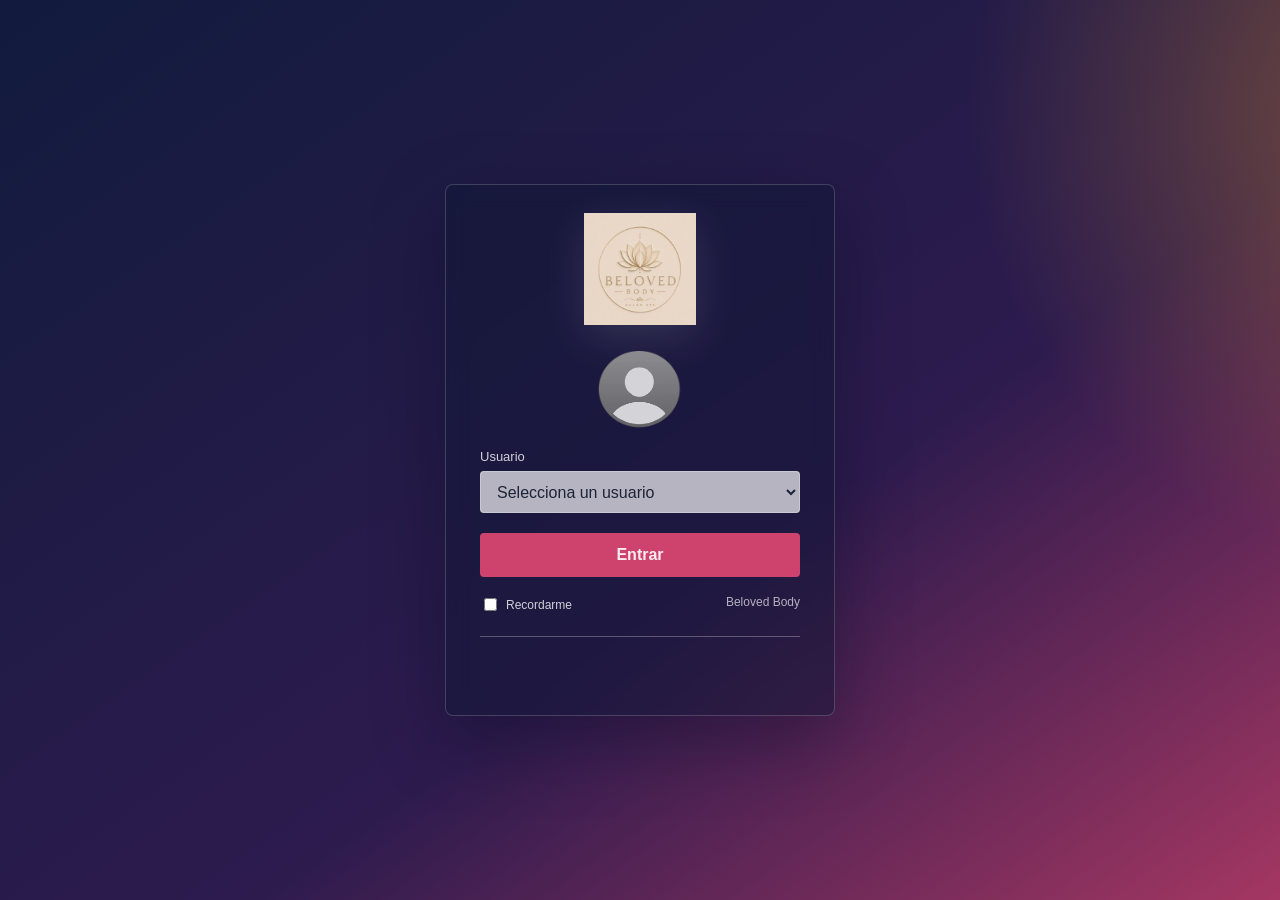
==== index.html @ 3c4793aa "Add files via upload" ====
﻿<!DOCTYPE html>
<html lang="es">
<head>
  <meta charset="UTF-8">
  <meta name="viewport" content="width=device-width, initial-scale=1, maximum-scale=1, user-scalable=no">
  <meta name="theme-color" content="#522d63">
  <meta name="facebook-domain-verification" content="v8hqwmgv880lox4raxlxnfjjf2fx7w">
  <meta name="mobile-web-app-capable" content="yes">
  <meta name="apple-mobile-web-app-capable" content="yes">
  <meta name="apple-mobile-web-app-status-bar-style" content="default">
  <meta name="apple-mobile-web-app-title" content="Beloved Body">
  <title>Beloved Body | Agenda</title>
  <link rel="manifest" href="manifest.webmanifest">
  <link rel="icon" type="image/png" sizes="192x192" href="assets/beloved-body-icon-192.png">
  <link rel="apple-touch-icon" href="assets/beloved-body-icon-192.png">
  <link rel="stylesheet" href="style.css?v=20260914-beloved-body-31">
</head>
<body>
  <div id="introAplicacion" class="app-intro" hidden aria-hidden="true">
    <img src="assets/logo-beloved-body.png" alt="Beloved Body Salón Spa">
  </div>

  <section class="login" id="pantallaLogin">
    <div class="login-card">
      <img class="login-logo" src="assets/logo-beloved-body.png" alt="Beloved Body Salón Spa">
      <img class="avatar-img" src="assets/user-icon-transparent.png" alt="">

      <label for="usuario">Usuario</label>
      <select id="usuario" onchange="usuarioSeleccionado()">
        <option value="">Selecciona un usuario</option>
      </select>

      <div id="campoClave" class="campo-clave">
        <label for="clave">Contraseña</label>
        <input id="clave" type="password" placeholder="Contraseña" autocomplete="current-password" onkeydown="if(event.key === 'Enter') iniciarSesion()">
      </div>

      <button type="button" onclick="iniciarSesion()">Entrar</button>
      <div class="login-options">
        <label><input id="recordarme" type="checkbox"> Recordarme</label>
        <span>Beloved Body</span>
      </div>
      <p class="error" id="mensaje"></p>
    </div>
  </section>

  <section id="sistema" class="app">
    <aside class="sidebar">
      <div class="brand">
        <img src="assets/logo-beloved-body.png" alt="Beloved Body">
        <div>
          <strong>Beloved Body</strong>
          <span id="rolActual">Agenda</span>
        </div>
      </div>

      <nav aria-label="Menu principal">
        <button class="nav-activo" type="button" data-seccion="inicio" onclick="mostrarInicio()"><img class="menu-icon" src="assets/icons/inicio.png" alt="">Inicio</button>
        <button type="button" data-seccion="estadisticas" onclick="mostrarEstadisticas()"><img class="menu-icon" src="assets/icons/estadisticas.png" alt="">Estadísticas</button>
        <button type="button" data-seccion="servicios" onclick="mostrarServicios()"><img class="menu-icon" src="assets/icons/servicios.png" alt="">Servicios</button>
        <button type="button" data-seccion="clientas" onclick="mostrarClientas()"><img class="menu-icon" src="assets/icons/personal.png" alt="">Clientas</button>
        <button type="button" data-seccion="mensajes" onclick="mostrarMensajesWhatsApp()"><img class="menu-icon" src="assets/icons/personal.png" alt="">Mensajes</button>
        <button type="button" data-seccion="configuracion" onclick="mostrarConfiguracion()"><img class="menu-icon" src="assets/icons/configuracion.png" alt="">Configuración</button>
        <button class="salir" type="button" onclick="cerrarSesion()"><img class="menu-icon" src="assets/icons/cerrar-sesion.png" alt="">Salir</button>
      </nav>
    </aside>

    <main class="main">
      <header class="topbar">
        <div>
          <p>belovedbody.local/agenda</p>
          <span class="premium">Agenda</span>
        </div>
        <button id="botonInstalar" class="install-app-button" type="button" onclick="instalarAplicacion()" title="Instalar aplicación" aria-label="Instalar aplicación" hidden>Instalar</button>
        <button type="button" onclick="mostrarServicios('personal')" title="Personal"><img src="assets/icons/personal.png" alt=""></button>
        <button type="button" onclick="mostrarConfiguracion()" title="Configuración"><img src="assets/icons/configuracion.png" alt=""></button>
        <button type="button" onclick="cerrarSesion()" title="Salir"><img src="assets/icons/cerrar-sesion.png" alt=""></button>
      </header>

      <section id="contenido" class="content"></section>
    </main>
  </section>

  <div id="mensajeGuardado" class="modal" role="status" aria-live="polite">
    <div class="modal-box">
      <h2 id="tituloMensaje">Listo</h2>
      <p id="textoMensaje"></p>
    </div>
  </div>

  <div id="modalFormulario" class="modal">
    <div class="modal-form">
      <button class="modal-close" type="button" onclick="cerrarModalFormulario()">×</button>
      <div id="modalContenido"></div>
    </div>
  </div>

  <script src="script.js?v=20260914-beloved-body-31"></script>
</body>
</html>
---- style.css ----
:root {
  --navy: #111b3d;
  --violet: #522d63;
  --berry: #b73565;
  --rose: #ce426e;
  --gold: #c98a26;
  --sage: #8e9a6b;
  --bg: #f7f8fb;
  --panel: #ffffff;
  --line: #e9edf3;
  --text: #202538;
  --muted: #7a8496;
  --shadow: 0 14px 36px rgba(25, 31, 56, 0.08);
}

html,
body {
  width: 100%;
  max-width: 100%;
  overflow-x: hidden;
  touch-action: pan-y;
}

img,
canvas,
video { max-width: 100%; }

* {
  box-sizing: border-box;
}

body {
  margin: 0;
  font-family: Arial, Helvetica, sans-serif;
  color: var(--text);
  background: var(--bg);
}

body.intro-activa { overflow: hidden; }

.app-intro {
  position: fixed;
  inset: 0;
  z-index: 9999;
  display: grid;
  place-content: center;
  justify-items: center;
  overflow: hidden;
  background: #fff;
  animation: intro-fondo 3.4s ease both;
}

.app-intro img {
  position: relative;
  z-index: 2;
  width: min(82vw, 620px);
  max-height: 42vh;
  object-fit: contain;
  animation: intro-logo 3.4s cubic-bezier(.2,.72,.22,1) both;
}

.app-intro.intro-saliendo { pointer-events: none; }

@keyframes intro-logo {
  0% { opacity: 0; transform: scale(.82); }
  22% { opacity: 1; transform: scale(1); }
  68% { opacity: 1; transform: scale(1.06); }
  100% { opacity: 0; transform: scale(7); }
}

@keyframes intro-fondo {
  0%, 78% { opacity: 1; }
  100% { opacity: 0; }
}

@media (prefers-reduced-motion: reduce) {
  .app-intro, .app-intro img { animation-duration: .8s; }
}

button,
input,
select {
  font: inherit;
}

input[readonly] {
  background: #f2f4f7;
  color: #5e6674;
  cursor: not-allowed;
}

body.modo-oscuro input[readonly] {
  background: #242937;
  color: #c8ceda;
}

button {
  border: 0;
  cursor: pointer;
}

[hidden] { display: none !important; }

.login {
  min-height: 100vh;
  display: grid;
  place-items: center;
  padding: 22px;
  background:
    radial-gradient(circle at 74% 8%, rgba(204, 137, 38, 0.45), transparent 24%),
    linear-gradient(145deg, #111b3d, #2d1b4e 40%, #bc3c66 72%, #d8943b);
  background-size: 150% 150%;
  animation: moverFondo 8s ease-in-out infinite alternate;
}

@keyframes moverFondo {
  from { background-position: 0% 35%; }
  to { background-position: 100% 65%; }
}

.login-card {
  width: min(390px, 100%);
  padding: 28px 34px 26px;
  border-radius: 8px;
  background: rgba(15, 22, 50, 0.48);
  border: 1px solid rgba(255, 255, 255, 0.18);
  box-shadow: 0 24px 70px rgba(5, 10, 30, 0.34);
  backdrop-filter: blur(12px);
  color: white;
  animation: subir 650ms ease both;
}

@keyframes subir {
  from { opacity: 0; transform: translateY(18px); }
  to { opacity: 1; transform: translateY(0); }
}

.login-logo {
  width: 100%;
  height: 112px;
  object-fit: contain;
  padding: 0;
  margin-bottom: 16px;
  border-radius: 6px;
  background: transparent;
  filter: drop-shadow(0 12px 22px rgba(255, 255, 255, 0.12));
  opacity: 0.94;
}

.avatar-img {
  width: 86px;
  height: 86px;
  margin: 0 auto 18px;
  display: block;
  border-radius: 50%;
  opacity: 0.9;
  filter: brightness(1.45) contrast(0.82);
}

.login-card label {
  display: block;
  margin: 12px 0 7px;
  color: rgba(255, 255, 255, 0.8);
  font-size: 13px;
}

.login-card select,
.login-card input[type="password"] {
  width: 100%;
  height: 42px;
  padding: 0 12px;
  border-radius: 4px;
  border: 1px solid rgba(255, 255, 255, 0.28);
  background: rgba(255, 255, 255, 0.68);
  color: #1d2438;
  outline: none;
}

.campo-clave {
  display: none;
}

.login-card button {
  width: 100%;
  height: 44px;
  margin-top: 20px;
  border-radius: 4px;
  background: var(--rose);
  color: rgba(255, 255, 255, 0.9);
  font-weight: 700;
  transition: transform 0.2s ease, background 0.2s ease;
}

.login-card button:hover {
  background: #d8557e;
  transform: translateY(-1px);
}

.login-options {
  display: flex;
  justify-content: space-between;
  gap: 14px;
  margin-top: 18px;
  padding-bottom: 22px;
  border-bottom: 1px solid rgba(255, 255, 255, 0.28);
  color: rgba(255, 255, 255, 0.66);
  font-size: 12px;
}

.login-options label {
  display: flex;
  align-items: center;
  gap: 6px;
  margin: 0;
  font-size: 12px;
}

.error {
  min-height: 20px;
  color: #ffd6de;
  text-align: center;
}

.app {
  min-height: 100vh;
  display: none;
}

.sidebar {
  width: 286px;
  min-height: 100vh;
  padding: 18px 16px;
  position: fixed;
  inset: 0 auto 0 0;
  background: #ffffff;
  border-right: 1px solid var(--line);
  box-shadow: 1px 0 14px rgba(26, 33, 52, 0.04);
  z-index: 5;
}

.brand {
  display: flex;
  align-items: center;
  gap: 12px;
  padding-bottom: 18px;
  margin-bottom: 12px;
  border-bottom: 1px solid #f0f2f6;
}

.brand img {
  width: 74px;
  height: 52px;
  border-radius: 6px;
  object-fit: contain;
  background: transparent;
}

.brand strong {
  display: block;
  color: #3f2b1d;
  font-size: 18px;
}

.brand span {
  color: #596171;
  font-size: 13px;
}

.sidebar button {
  width: 100%;
  min-height: 48px;
  margin-top: 8px;
  padding: 0 16px;
  display: flex;
  align-items: center;
  gap: 12px;
  border-radius: 8px;
  background: transparent;
  color: #6e7789;
  text-align: left;
  font-weight: 700;
  transition: background 0.2s ease, color 0.2s ease, transform 0.2s ease;
}

.nav-icon,
.top-icon {
  position: relative;
  display: inline-block;
  width: 22px;
  height: 22px;
  flex: 0 0 22px;
}

.nav-icon::before,
.nav-icon::after,
.top-icon::before,
.top-icon::after {
  content: "";
  position: absolute;
  box-sizing: border-box;
}

.inicio-icon::before {
  width: 16px;
  height: 13px;
  left: 3px;
  top: 7px;
  border: 2px solid currentColor;
  border-top: 0;
  border-radius: 2px;
}

.inicio-icon::after {
  width: 13px;
  height: 13px;
  left: 4px;
  top: 2px;
  border-left: 2px solid currentColor;
  border-top: 2px solid currentColor;
  transform: rotate(45deg);
}

.stats-icon::before {
  width: 4px;
  height: 13px;
  left: 3px;
  bottom: 3px;
  background: currentColor;
  border-radius: 2px;
  box-shadow: 7px -5px 0 currentColor, 14px -9px 0 currentColor;
}

.services-icon::before {
  width: 16px;
  height: 16px;
  left: 3px;
  top: 3px;
  border: 2px solid currentColor;
  border-radius: 50%;
}

.services-icon::after {
  width: 6px;
  height: 6px;
  left: 8px;
  top: 8px;
  background: currentColor;
  border-radius: 50%;
}

.settings-icon::before,
.gear-top::before {
  width: 16px;
  height: 16px;
  left: 3px;
  top: 3px;
  border: 2px solid currentColor;
  border-radius: 50%;
}

.settings-icon::after,
.gear-top::after {
  width: 6px;
  height: 6px;
  left: 8px;
  top: 8px;
  background: currentColor;
  border-radius: 50%;
}

.exit-icon::before,
.exit-top::before {
  width: 15px;
  height: 12px;
  left: 2px;
  top: 5px;
  border: 2px solid currentColor;
  border-right: 0;
  border-radius: 2px;
}

.exit-icon::after,
.exit-top::after {
  width: 9px;
  height: 9px;
  right: 1px;
  top: 6px;
  border-top: 2px solid currentColor;
  border-right: 2px solid currentColor;
  transform: rotate(45deg);
}

.user-top::before {
  width: 8px;
  height: 8px;
  left: 7px;
  top: 3px;
  border: 2px solid currentColor;
  border-radius: 50%;
}

.user-top::after {
  width: 16px;
  height: 9px;
  left: 3px;
  bottom: 2px;
  border: 2px solid currentColor;
  border-radius: 12px 12px 4px 4px;
}

.sidebar button:hover {
  background: #f7edf2;
  color: var(--berry);
  transform: translateX(2px);
}

.sidebar button.nav-activo {
  background: linear-gradient(135deg, #695df4, #6d63ef);
  color: #ffffff;
  box-shadow: 0 12px 24px rgba(93, 85, 216, 0.22);
}

.sidebar .salir {
  margin-top: 26px;
  color: #b42318;
  background: #fff4f4;
}

.main {
  width: calc(100% - 286px);
  min-height: 100vh;
  margin-left: 286px;
}

.topbar {
  height: 68px;
  display: flex;
  align-items: center;
  justify-content: flex-end;
  gap: 14px;
  padding: 0 28px;
  background: #ffffff;
  border-bottom: 1px solid var(--line);
}

.topbar p {
  margin: 0;
  color: #566073;
  font-weight: 700;
  text-align: right;
}

.premium {
  display: inline-block;
  margin-top: 3px;
  padding: 4px 10px;
  border-radius: 7px;
  background: #fff7e5;
  color: #b7791f;
  font-size: 12px;
  font-weight: 700;
}

.topbar button {
  width: 38px;
  height: 38px;
  border-radius: 8px;
  background: #ffffff;
  border: 1px solid var(--line);
  color: #675dec;
  box-shadow: 0 6px 16px rgba(19, 25, 45, 0.05);
}

.topbar .install-app-button {
  width: auto;
  min-width: 92px;
  padding: 0 14px;
  background: linear-gradient(135deg, #522d63, #b73565);
  color: #fff;
  font-size: 13px;
  font-weight: 800;
  box-shadow: 0 8px 18px rgba(82, 45, 99, 0.2);
}

.topbar button span {
  color: inherit;
}

.content {
  padding: 34px;
}

.kpi-grid {
  display: grid;
  grid-template-columns: repeat(4, minmax(190px, 1fr));
  gap: 22px;
  margin-bottom: 28px;
}

.kpi,
.panel {
  background: var(--panel);
  border: 1px solid var(--line);
  border-radius: 10px;
  box-shadow: var(--shadow);
}

.kpi {
  min-height: 132px;
  padding: 26px;
  display: flex;
  justify-content: space-between;
  gap: 18px;
  animation: aparecer 480ms ease both;
}

.kpi-action { cursor: pointer; }
.kpi-action:focus-visible { outline: 3px solid #8c72be; outline-offset: 3px; }
.kpi-action:active { transform: translateY(1px); }

.today-list { display: grid; gap: 10px; padding: 18px 22px; }
.today-item {
  width: 100%;
  display: grid;
  grid-template-columns: 64px minmax(0, 1fr) auto;
  align-items: center;
  gap: 12px;
  padding: 14px;
  text-align: left;
  color: var(--navy);
  background: #fff;
  border: 1px solid var(--line);
  border-radius: 8px;
}
.today-item time { font-weight: 800; color: #6b3d77; }
.today-item span { min-width: 0; display: grid; gap: 3px; }
.today-item small { overflow: hidden; color: var(--muted); text-overflow: ellipsis; white-space: nowrap; }
.empty-summary { display: grid; gap: 6px; padding: 28px 18px; text-align: center; color: var(--muted); }
.empty-summary strong { color: var(--navy); }

.cancellation-list { display: grid; gap: 10px; margin-top: 16px; }
.cancellation-item {
  display: grid;
  grid-template-columns: minmax(150px, 1.3fr) minmax(150px, 1fr) minmax(120px, .8fr) auto;
  align-items: center;
  gap: 14px;
  padding: 14px;
  background: rgba(255,255,255,.72);
  border: 1px solid #eadde4;
  border-radius: 8px;
}
.cancellation-item > div { min-width: 0; display: grid; gap: 4px; }
.cancellation-item span,
.cancellation-item small { overflow: hidden; color: var(--muted); text-overflow: ellipsis; white-space: nowrap; }
.cancellation-item b { overflow-wrap: anywhere; }
.cancellation-item .whatsapp-action { min-height: 42px; padding: 0 16px; }
body.modo-oscuro .today-item,
body.modo-oscuro .cancellation-item { color: #f5edf8; background: #251c2b; border-color: #4a3b50; }
body.modo-oscuro .empty-summary strong { color: #fff; }

@keyframes aparecer {
  from { opacity: 0; transform: translateY(10px); }
  to { opacity: 1; transform: translateY(0); }
}

.kpi span {
  color: #596171;
  font-weight: 700;
}

.kpi strong {
  display: block;
  margin-top: 30px;
  color: #0f172a;
  font-size: 32px;
}

.kpi p {
  margin: 12px 0 0;
  color: #596171;
}

.kpi i {
  width: 36px;
  height: 36px;
  display: grid;
  place-items: center;
  border-radius: 8px;
  background: #eeeefe;
  color: #6d63ef;
  font-style: normal;
  font-weight: 800;
}

.kpi.dorado i {
  background: #fff2d8;
  color: var(--gold);
}

.kpi.verde i {
  background: #e9faef;
  color: #38a169;
}

.panel {
  padding: 24px;
  margin-bottom: 28px;
  overflow: hidden;
}

.panel.soft {
  background: #fff9fc;
  border-color: #f4e7ed;
}

.panel h2 {
  margin: 0 0 12px;
  color: #22283a;
  font-size: 22px;
}

.panel p {
  color: #4f596a;
}

table {
  width: 100%;
  border-collapse: collapse;
  margin-top: 18px;
}

th,
td {
  padding: 15px 14px;
  border-bottom: 1px solid #edf0f5;
  text-align: left;
}

th {
  background: #fbfcfe;
  color: #2c3347;
}

.vacio {
  text-align: center;
  color: #4f596a;
}

.agenda-grid {
  display: grid;
  grid-template-columns: minmax(520px, 1.25fr) minmax(320px, 0.75fr);
  gap: 28px;
}

.section-head {
  display: flex;
  align-items: center;
  gap: 12px;
  margin-bottom: 18px;
}

.section-head h2 {
  margin: 0;
}

.section-head button {
  width: 36px;
  height: 36px;
  border-radius: 8px;
  background: #ffffff;
  border: 1px solid var(--line);
  color: var(--berry);
  font-size: 22px;
}

.section-head input {
  margin-left: auto;
}

.form-grid {
  display: grid;
  grid-template-columns: repeat(4, minmax(130px, 1fr));
  gap: 12px;
  margin-bottom: 18px;
}

.form-grid input,
.form-grid select {
  min-height: 42px;
  padding: 0 12px;
  border: 1px solid #dbe1ea;
  border-radius: 8px;
  background: #ffffff;
  color: #1f2937;
}

.form-grid button,
.servicio-item button,
.acciones-cita button,
table button {
  min-height: 40px;
  padding: 0 12px;
  border-radius: 8px;
  background: var(--rose);
  color: white;
  font-weight: 700;
}

.timeline {
  display: grid;
  gap: 12px;
}

.cita {
  display: grid;
  grid-template-columns: 70px 1fr auto;
  gap: 16px;
  align-items: center;
  padding: 15px;
  border-radius: 10px;
  background: #ffffff;
  border: 1px solid #edf0f5;
}

.cita time {
  color: var(--berry);
  font-weight: 800;
}

.cita strong,
.cita span,
.cita small {
  display: block;
}

.cita span {
  color: #4f596a;
  margin-top: 4px;
}

.cita small {
  color: var(--gold);
  margin-top: 4px;
}

.cita.cancelada {
  opacity: 0.62;
}

.acciones-cita {
  display: flex;
  gap: 8px;
}

.acciones-cita button:nth-child(2),
.acciones-cita button:nth-child(3),
table button {
  background: #fff0f3;
  color: #b73565;
}

.foto-grid {
  display: grid;
  grid-template-columns: repeat(2, minmax(130px, 1fr));
  gap: 14px;
}

.foto-card {
  min-height: 142px;
  padding: 16px;
  display: flex;
  flex-direction: column;
  justify-content: flex-end;
  align-items: flex-start;
  border-radius: 10px;
  color: #ffffff;
  overflow: hidden;
  position: relative;
  text-align: left;
  transition: transform 0.25s ease, box-shadow 0.25s ease;
}

.foto-card::before {
  content: "";
  position: absolute;
  inset: 0;
  background:
    radial-gradient(circle at 25% 20%, rgba(255, 255, 255, 0.35), transparent 25%),
    linear-gradient(135deg, rgba(255,255,255,0.1), rgba(0,0,0,0.2));
  animation: brillo 4s ease-in-out infinite alternate;
}

@keyframes brillo {
  from { transform: translateX(-6px); }
  to { transform: translateX(8px); }
}

.foto-card:hover {
  transform: translateY(-4px);
  box-shadow: 0 18px 32px rgba(31, 41, 55, 0.16);
}

.foto-card span,
.foto-card small {
  position: relative;
  z-index: 1;
}

.foto-card span {
  font-size: 20px;
  font-weight: 800;
}

.foto-card small {
  margin-top: 6px;
  opacity: 1;
  color: rgba(255, 255, 255, 0.92);
}

.rosa {
  background: linear-gradient(135deg, #c63f70, #ee8aa7);
}

.dorado {
  background: linear-gradient(135deg, #b7791f, #e7b35f);
}

.uva {
  background: linear-gradient(135deg, #37204f, #8e3f75);
}

.verde {
  background: linear-gradient(135deg, #748155, #b6bc8b);
}

.servicios-lista {
  display: grid;
  grid-template-columns: repeat(auto-fill, minmax(220px, 1fr));
  gap: 14px;
}

.servicio-item {
  min-height: 118px;
  padding: 18px;
  display: grid;
  gap: 8px;
  border-radius: 10px;
  color: #ffffff;
}

.extra-grid {
  display: grid;
  grid-template-columns: repeat(3, minmax(180px, 1fr));
  gap: 16px;
}

.extra-grid article,
.suscripcion {
  padding: 24px;
  border-radius: 10px;
  background: linear-gradient(135deg, #fff7ea, #fff);
  border: 1px solid #f4e4c8;
}

.suscripcion strong {
  display: inline-block;
  padding: 8px 14px;
  border-radius: 8px;
  background: #fff1d6;
  color: #9d6417;
}

.solo-ver {
  padding: 14px;
  border-radius: 8px;
  background: #fff7e8;
  color: #9d6417;
  font-weight: 700;
}

.modo-solo-ver .acciones-cita,
.modo-solo-ver form {
  display: none;
}

.modal {
  position: fixed;
  inset: 0;
  display: none;
  place-items: center;
  background: rgba(17, 24, 39, 0.35);
  z-index: 20;
}

#modalFormulario {
  z-index: 30;
}

#mensajeGuardado {
  z-index: 80;
  place-items: start center;
  padding: max(20px, env(safe-area-inset-top)) 16px 16px;
  background: transparent;
  pointer-events: none;
}

#mensajeGuardado .modal-box {
  pointer-events: auto;
  box-shadow: 0 18px 55px rgba(17, 24, 39, 0.28);
}

.modal-stack .campo-error {
  border-color: #dc264d !important;
  box-shadow: 0 0 0 3px rgba(220, 38, 77, 0.14) !important;
  background: #fff7f8;
}

.modal-box {
  width: min(420px, calc(100% - 32px));
  padding: 28px;
  border-radius: 12px;
  background: #ffffff;
  border: 1px solid var(--line);
  box-shadow: var(--shadow);
  text-align: center;
}

.modal-box h2 {
  margin: 0 0 8px;
  color: var(--berry);
}

.modal-box p {
  margin: 0;
  color: var(--muted);
}

.modal.ok .modal-box {
  border-color: #a7f3d0;
  background: linear-gradient(180deg, #f0fdf4, #ffffff);
}

.modal.ok .modal-box h2 {
  color: #138a5a;
}

.modal.alerta .modal-box {
  border-color: #fed7aa;
  background: linear-gradient(180deg, #fff7ed, #ffffff);
}

.modal.alerta .modal-box h2 {
  color: #b45309;
}

.primary-action {
  min-height: 42px;
  padding: 0 18px;
  border-radius: 8px;
  background: linear-gradient(135deg, #695df4, #6d63ef) !important;
  color: #ffffff !important;
  font-weight: 800;
  box-shadow: 0 10px 22px rgba(93, 85, 216, 0.2);
}

.danger-action,
.trash {
  background: #fff0f3 !important;
  color: #c42245 !important;
}

.calendario-panel {
  padding: 0;
}

.calendario-head {
  padding: 22px 24px;
  margin: 0;
  border-bottom: 1px solid var(--line);
  display: grid;
  grid-template-columns: 40px minmax(170px, auto) 40px minmax(180px, 260px) minmax(140px, auto);
  justify-content: center;
  align-items: center;
  gap: 12px;
}

.calendario-head h2 {
  min-width: 0;
  text-transform: capitalize;
  text-align: center;
  white-space: nowrap;
}

.calendario-head input {
  width: 100%;
  margin-left: 0;
}

.calendario-head .primary-action {
  width: 100%;
  min-width: 0;
  white-space: normal;
  line-height: 1.15;
  padding: 8px 14px;
}

.calendar-weekdays {
  display: grid;
  grid-template-columns: repeat(7, 1fr);
  background: #fbfcfe;
  border-bottom: 1px solid var(--line);
}

.calendar-weekdays span {
  padding: 14px;
  color: #596171;
  font-weight: 800;
  text-align: center;
}

.calendar-grid {
  display: grid;
  grid-template-columns: repeat(7, minmax(120px, 1fr));
}

.cal-cell {
  min-height: 142px;
  padding: 10px;
  border-right: 1px solid #edf0f5;
  border-bottom: 1px solid #edf0f5;
  background: #ffffff;
}

.cal-cell.hoy {
  background: #fff8fb;
  box-shadow: inset 0 0 0 2px #f6c8d7;
}

.cal-empty {
  background: #fafbfc;
}

.cal-day {
  display: flex;
  justify-content: space-between;
  align-items: center;
  margin-bottom: 8px;
}

.cal-day strong {
  color: #202538;
}

.cal-day button {
  width: 26px;
  height: 26px;
  border-radius: 8px;
  background: #f0efff;
  color: #5f55dc;
  font-weight: 900;
}

.cal-citas {
  display: grid;
  gap: 6px;
}

.cal-cita {
  width: 100%;
  padding: 7px 8px;
  border-radius: 8px;
  background: #f7edf2;
  color: #8f244d;
  text-align: left;
  font-size: 12px;
  font-weight: 800;
}

.cal-cita span,
.cal-cita small,
.cal-cita em {
  display: block;
}

.cal-cita span {
  color: #5f55dc;
}

.cal-cita small {
  color: #596171;
  font-weight: 700;
}

.cal-cita em {
  margin-top: 4px;
  font-size: 10px;
  font-style: normal;
  line-height: 1.25;
}

.cal-cita.cita-rojo {
  background: #fff0f3;
  color: #b31d3d;
  box-shadow: inset 3px 0 #db3658;
}

.cal-cita.cita-amarillo {
  background: #fff8dc;
  color: #8a6200;
  box-shadow: inset 3px 0 #e5b82e;
}

.cal-cita.cita-verde {
  background: #eafaf3;
  color: #167854;
  box-shadow: inset 3px 0 #32ad7e;
}

.modal-form {
  position: relative;
  width: min(860px, calc(100% - 28px));
  max-height: calc(100vh - 36px);
  overflow-y: auto;
  overflow-x: hidden;
  background: #ffffff;
  border-radius: 10px;
  box-shadow: 0 24px 80px rgba(17, 24, 39, 0.28);
}

.modal-form h2 {
  margin: 0;
  padding: 24px 32px;
  border-bottom: 1px solid var(--line);
  color: #151928;
}

.modal-close {
  position: absolute;
  right: 20px;
  top: 18px;
  width: 38px;
  height: 38px;
  border-radius: 50%;
  background: transparent;
  color: #6b7280;
  font-size: 28px;
}

.modal-stack {
  display: grid;
  gap: 12px;
  padding: 28px 32px;
  min-width: 0;
}

.modal-stack label,
.modal-stack h3 {
  color: #252b3b;
  font-weight: 800;
}

.modal-stack input,
.modal-stack textarea,
.modal-stack select {
  width: 100%;
  max-width: 100%;
  min-width: 0;
  min-height: 48px;
  padding: 0 16px;
  border: 1px solid #e3e7ee;
  border-radius: 10px;
  background: #ffffff;
  color: #1f2937;
}

.modal-stack textarea {
  min-height: 92px;
  padding-top: 12px;
  resize: vertical;
}

.modal-stack small,
.texto-suave {
  color: #6b7280;
}

.input-addon {
  display: grid;
  grid-template-columns: auto 1fr auto;
  align-items: center;
  border: 1px solid #e3e7ee;
  border-radius: 10px;
  overflow: hidden;
}

.input-addon input {
  border: 0;
  border-radius: 0;
}

.input-addon span {
  padding: 0 16px;
  color: #4b5563;
  background: #f8fafc;
  align-self: stretch;
  display: grid;
  place-items: center;
}

.check-line {
  display: flex;
  align-items: center;
  gap: 10px;
  font-weight: 700 !important;
}

.check-line input {
  width: 18px;
  min-height: 18px;
}

.check-grid {
  display: grid;
  gap: 8px;
}

.horarios-box {
  padding: 18px;
  border: 1px solid #edf0f5;
  border-radius: 12px;
}

.horario-row {
  display: grid;
  gap: 8px;
  margin-bottom: 18px;
}

.horario-row > div {
  display: grid;
  grid-template-columns: 1fr auto 1fr auto;
  align-items: center;
  gap: 12px;
}

.horario-row a {
  color: #695df4;
  font-weight: 800;
  text-decoration: none;
}

.horario-row button {
  width: 30px;
  height: 30px;
  border-radius: 999px;
  background: #ffffff;
  border: 1px solid #e5e7eb;
  color: #6b7280;
}

.modal-actions {
  position: sticky;
  bottom: -28px;
  display: flex;
  justify-content: flex-end;
  flex-wrap: wrap;
  gap: 12px;
  margin: 18px -32px -28px;
  padding: 18px 32px;
  background: #ffffff;
  border-top: 1px solid var(--line);
  max-width: calc(100% + 64px);
}

.modal-actions button {
  min-height: 44px;
  padding: 0 20px;
  border-radius: 8px;
  background: #ffffff;
  color: #4b5563;
  font-weight: 800;
  max-width: 100%;
}

.modal-actions .whatsapp-action {
  border-color: #179c57;
  background: #eaf9f0;
  color: #117a43;
  font-weight: 800;
}

.modal-actions .whatsapp-action:hover {
  background: #179c57;
  color: #fff;
}

body.modo-oscuro .modal-actions .whatsapp-action {
  border-color: #36c878;
  background: #173525;
  color: #8ceab3;
}

.detalle-cita {
  min-width: 0;
  overflow-wrap: anywhere;
}

.detalle-cita p {
  margin: 0 0 16px;
}

.client-confirmation {
  display: grid;
  gap: 4px;
  margin: 16px 0;
  padding: 14px 16px;
  border: 1px solid transparent;
  border-radius: 8px;
}
.client-confirmation span { font-size: 14px; }
.confirmation-ok { color: #166534; background: #ecfdf3; border-color: #bbf7d0; }
.confirmation-waiting { color: #854d0e; background: #fffbeb; border-color: #fde68a; }
body.modo-oscuro .confirmation-ok { color: #9ee6b4; background: #173526; border-color: #2b6241; }
body.modo-oscuro .confirmation-waiting { color: #f5d487; background: #382f1d; border-color: #6d5727; }

.stats-filter {
  margin-bottom: 22px;
}

.stats-title-row {
  display: flex;
  align-items: flex-start;
  justify-content: space-between;
  gap: 20px;
}

.stats-title-row h2,
.stats-title-row p {
  margin-top: 0;
}

.stats-actions,
.config-buttons,
.table-actions {
  display: flex;
  gap: 10px;
  flex-wrap: wrap;
}

.stats-actions button,
.config-buttons button,
.table-actions button {
  min-height: 42px;
  padding: 0 15px;
  border: 1px solid #e1e6ef;
  border-radius: 8px;
  background: #ffffff;
  color: #4b5563;
  font-weight: 800;
}

.stats-picker {
  display: grid;
  grid-template-columns: repeat(2, minmax(210px, 280px));
  gap: 16px;
  align-items: end;
  margin-top: 18px;
}

.stats-picker label {
  display: block;
  margin-bottom: 8px;
  color: #596171;
  font-weight: 800;
}

.stats-picker select,
.stats-picker input {
  width: 100%;
  min-height: 50px;
  padding: 0 16px;
  border: 1px solid #e1e6ef;
  border-radius: 12px;
  background: #ffffff;
  color: #202538;
  font-weight: 800;
  box-shadow: 0 8px 18px rgba(15, 23, 42, 0.04);
}

.stats-charts {
  display: grid;
  grid-template-columns: repeat(2, minmax(280px, 1fr));
  gap: 22px;
  margin-bottom: 22px;
}

.stats-tables {
  display: grid;
  grid-template-columns: repeat(2, minmax(320px, 1fr));
  gap: 22px;
}

.chart-card {
  min-height: 340px;
}

.pie-layout {
  display: grid;
  grid-template-columns: minmax(180px, 240px) 1fr;
  gap: 28px;
  align-items: center;
}

.pie-3d {
  width: min(240px, 100%);
  aspect-ratio: 1;
  border-radius: 50%;
  position: relative;
  transform: perspective(800px) rotateX(58deg) rotateZ(-18deg);
  box-shadow: 0 34px 0 #d9c4e8, 0 45px 28px rgba(65, 48, 111, 0.22);
  border: 10px solid #fff;
}

.pie-3d::after {
  content: "";
  position: absolute;
  inset: 18%;
  border-radius: 50%;
  background: #ffffff;
  box-shadow: inset 0 6px 15px rgba(65, 48, 111, 0.12);
}

.pie-legend {
  display: grid;
  gap: 10px;
  padding: 0;
  margin: 0;
  list-style: none;
}

.pie-legend li {
  display: grid;
  grid-template-columns: 14px 1fr auto;
  gap: 10px;
  align-items: center;
  color: #4b5563;
}

.pie-legend span {
  width: 14px;
  height: 14px;
  border-radius: 50%;
}

.pie-legend strong {
  color: #202538;
}

.pie-legend em {
  font-style: normal;
  font-weight: 800;
  color: #6d63ef;
}

.chart-empty {
  min-height: 220px;
  display: grid;
  place-items: center;
  color: #6b7280;
  font-weight: 800;
  text-align: center;
}

.pagos-panel {
  margin-top: 22px;
}

.pagos-lista {
  display: grid;
  gap: 12px;
}

.pago-item {
  display: grid;
  grid-template-columns: minmax(180px, 1fr) minmax(160px, auto) auto auto auto;
  gap: 16px;
  align-items: center;
  padding: 16px;
  border: 1px solid #ece4ef;
  border-radius: 12px;
  background: #fffafd;
}

.pago-item.pago-rojo {
  border-left: 5px solid #db3658;
}

.pago-item.pago-amarillo {
  border-left: 5px solid #e5b82e;
}

.pago-item.pago-verde {
  border-left: 5px solid #32ad7e;
}

.cita-status,
.pago-estado {
  width: fit-content;
  padding: 6px 10px;
  border-radius: 20px;
  font-size: 12px;
  font-weight: 900;
}

.cita-status {
  margin-bottom: 18px;
}

.status-rojo {
  background: #fff0f3;
  color: #b31d3d !important;
}

.status-amarillo {
  background: #fff8dc;
  color: #8a6200 !important;
}

.status-verde {
  background: #eafaf3;
  color: #167854 !important;
}

.add-user-button {
  flex: 0 0 auto;
  white-space: nowrap;
}

.pago-item strong,
.pago-item b {
  display: block;
  color: #202538;
}

.pago-item span,
.pago-item small {
  color: #6b7280;
}

.pago-actions {
  display: flex;
  gap: 8px;
  flex-wrap: wrap;
  justify-content: flex-end;
}

.pago-actions button {
  min-height: 38px;
  padding: 0 14px;
  border-radius: 8px;
  background: #ffffff;
  border: 1px solid #e3e7ee;
  color: #4b5563;
  font-weight: 800;
}

.ticket-pago {
  width: min(360px, 100%);
  margin: 24px auto 0;
  padding: 24px;
  position: relative;
  border: 1px solid #e8dfeb;
  background: #fffdfd;
  color: #30293a;
  box-shadow: 0 14px 35px rgba(55, 39, 70, 0.1);
}

.ticket-pago::before,
.ticket-pago::after {
  content: "";
  position: absolute;
  left: 0;
  right: 0;
  height: 8px;
  background: radial-gradient(circle at 8px 0, transparent 7px, #fffdfd 7.5px) 0 0 / 16px 8px repeat-x;
}

.ticket-pago::before {
  top: -1px;
  transform: rotate(180deg);
}

.ticket-pago::after {
  bottom: -1px;
}

.ticket-brand {
  display: grid;
  justify-items: center;
  text-align: center;
}

.ticket-brand img {
  width: 150px;
  height: 72px;
  object-fit: contain;
}

.ticket-brand strong {
  font-size: 20px;
}

.ticket-brand span,
.ticket-pago > p {
  color: #807688;
  font-size: 13px;
}

.ticket-status {
  width: fit-content;
  margin: 16px auto;
  padding: 5px 14px;
  border: 1px solid #4dbb91;
  border-radius: 20px;
  background: #effcf6;
  color: #167854;
  font-size: 12px;
  font-weight: 900;
  letter-spacing: 1px;
}

.ticket-line,
.ticket-total {
  display: flex;
  justify-content: space-between;
  gap: 14px;
  padding: 6px 0;
}

.ticket-line span {
  color: #807688;
}

.ticket-line b {
  max-width: 62%;
  text-align: right;
}

.ticket-divider {
  margin: 10px 0;
  border-top: 1px dashed #cabfd0;
}

.ticket-total {
  align-items: center;
  font-weight: 900;
}

.ticket-total strong {
  color: #6d54b5;
  font-size: 22px;
}

.ticket-pago > p {
  margin: 18px 0 2px;
  text-align: center;
}

.ticket-actions {
  justify-content: center;
}

.servicios-page {
  min-height: calc(100vh - 136px);
  background: #ffffff;
  border: 1px solid var(--line);
  border-radius: 10px;
  box-shadow: var(--shadow);
}

.servicios-toolbar {
  min-height: 88px;
  padding: 22px 28px;
  display: flex;
  justify-content: space-between;
  align-items: center;
  border-bottom: 1px solid var(--line);
}

.tabs-app {
  display: flex;
  gap: 10px;
}

.tabs-app button {
  min-height: 50px;
  padding: 0 22px;
  display: flex;
  align-items: center;
  gap: 10px;
  border-radius: 8px;
  background: #ffffff;
  color: #5f6572;
  border: 1px solid #e5e9f0;
  font-weight: 800;
}

.tabs-app button.activo {
  background: linear-gradient(135deg, #695df4, #6d63ef);
  color: #ffffff;
  box-shadow: 0 10px 22px rgba(93, 85, 216, 0.18);
}

.empty-state {
  min-height: 430px;
  display: grid;
  place-items: center;
  align-content: center;
  gap: 10px;
  color: #6b7280;
  text-align: center;
}

.empty-state h2 {
  margin: 0;
  color: #4b5563;
  font-size: 28px;
}

.empty-icon,
.user-group-icon {
  width: 58px;
  height: 58px;
  color: #6b7280;
}

.user-group-icon {
  position: relative;
}

.user-group-icon::before {
  content: "";
  position: absolute;
  left: 18px;
  top: 7px;
  width: 18px;
  height: 18px;
  border-radius: 50%;
  background: currentColor;
  box-shadow: -16px 8px 0 -3px currentColor, 16px 8px 0 -3px currentColor;
}

.user-group-icon::after {
  content: "";
  position: absolute;
  left: 10px;
  bottom: 8px;
  width: 38px;
  height: 20px;
  border-radius: 22px 22px 8px 8px;
  background: currentColor;
}

.cards-grid {
  display: grid;
  grid-template-columns: repeat(auto-fill, minmax(300px, 1fr));
  gap: 24px;
  padding: 34px;
}

.service-card,
.person-card {
  overflow: hidden;
  border: 1px solid #e8edf4;
  border-radius: 10px;
  background: #ffffff;
  box-shadow: 0 10px 24px rgba(15, 23, 42, 0.07);
}

.service-image,
.person-photo {
  height: 170px;
  background-size: cover;
  background-position: center;
}

.service-image:not([style]),
.person-photo:not([style]) {
  background:
    radial-gradient(circle at 20% 20%, rgba(255,255,255,0.35), transparent 30%),
    linear-gradient(135deg, #b73565, #e7b35f);
}

.service-image-empty {
  display: grid;
  place-items: center;
  padding: 18px;
  color: #7b6341;
  background:
    radial-gradient(circle at 50% 18%, rgba(255,255,255,0.62), transparent 26%),
    linear-gradient(135deg, #fbf4e8, #e8d2ab) !important;
  text-align: center;
}

.service-image-empty span {
  max-width: 92%;
  font-family: Georgia, "Times New Roman", serif;
  font-size: 28px;
  letter-spacing: 0;
  font-weight: 800;
  text-transform: uppercase;
}

.service-body {
  padding: 20px;
}

.service-body h3 {
  margin: 0 0 10px;
  color: #202538;
  font-size: 22px;
}

.service-body p {
  color: #6b7280;
  line-height: 1.45;
}

.service-time {
  color: #6b7280;
  font-weight: 800;
}

.service-detail-tags {
  display: flex;
  flex-wrap: wrap;
  gap: 7px;
  margin: 10px 0 16px;
}

.service-detail-tags span {
  padding: 6px 9px;
  border-radius: 999px;
  background: #f8f1e7;
  color: #7b6341;
  font-size: 12px;
  font-weight: 800;
}

.service-detail-tags span strong {
  color: #4b3920;
}

.service-foot {
  display: flex;
  align-items: center;
  justify-content: space-between;
  gap: 14px;
  padding-top: 18px;
  border-top: 1px solid #edf0f5;
}

.service-foot strong {
  color: #6d63ef;
  font-size: 20px;
}

.service-foot span {
  display: flex;
  gap: 8px;
}

.service-actions {
  flex-wrap: wrap;
  justify-content: flex-end;
}

.service-foot button {
  min-height: 36px;
  padding: 0 14px;
  border-radius: 8px;
  background: #ffffff;
  color: #4b5563;
  border: 1px solid #e5e7eb;
  font-weight: 800;
}

.service-foot .edit-service {
  background: #f1efff;
  color: #5f55dc;
  border-color: #dcd6ff;
}

.service-foot .trash {
  background: #fff0f3 !important;
  color: #c42245 !important;
  border-color: #ffd5df;
}

.activo-dot {
  position: relative;
  padding-left: 22px;
  color: #15a073 !important;
}

.activo-dot::before {
  content: "";
  position: absolute;
  left: 0;
  top: 50%;
  width: 14px;
  height: 14px;
  border-radius: 50%;
  background: #15a073;
  transform: translateY(-50%);
}

.menu-icon {
  width: 34px;
  height: 34px;
  object-fit: contain;
  flex: 0 0 34px;
  border-radius: 10px;
}

.sidebar button.nav-activo .menu-icon,
.sidebar button:hover .menu-icon {
  background: transparent;
}

.topbar button img {
  width: 28px;
  height: 28px;
  object-fit: contain;
}

.kpi i {
  width: 58px;
  height: 58px;
  background: transparent;
  border-radius: 14px;
  overflow: hidden;
}

.kpi i img {
  width: 100%;
  height: 100%;
  object-fit: contain;
}

.kpi,
.kpi.dorado,
.kpi.verde,
.kpi.morado {
  background: #ffffff;
  color: #202538;
}

.kpi i,
.kpi.dorado i,
.kpi.verde i,
.kpi.morado i {
  width: 64px;
  height: 64px;
  padding: 8px;
  background: #f7f0ff;
  border: 1px solid #eadcfb;
  border-radius: 18px;
  overflow: visible;
}

.kpi i img {
  display: block;
  filter: drop-shadow(0 4px 8px rgba(65, 48, 111, 0.14));
}

.tabs-app .nav-icon {
  display: none;
}

.tabs-app button::before {
  content: "";
  width: 30px;
  height: 30px;
  flex: 0 0 30px;
  background-size: contain;
  background-repeat: no-repeat;
  background-position: center;
}

.tabs-app button:first-child::before {
  background-image: url("assets/icons/servicios-card.png");
}

.tabs-app button:last-child::before {
  background-image: url("assets/icons/personal.png");
}

.horarios-box {
  display: grid;
  gap: 14px;
  justify-items: stretch;
}

.horario-row {
  justify-items: stretch;
  text-align: left;
}

.horario-row > label {
  display: flex;
  align-items: center;
  justify-content: flex-start;
  gap: 10px;
  width: fit-content;
  margin: 0;
}

.horario-row > label input,
.check-line input {
  width: 18px;
  min-width: 18px;
  height: 18px;
  min-height: 18px;
  padding: 0;
  accent-color: #695df4;
}

.horario-row > div {
  justify-items: stretch;
  text-align: left;
}

.check-line {
  justify-content: flex-start;
  width: fit-content;
}

.config-grid {
  display: grid;
  grid-template-columns: repeat(auto-fit, minmax(280px, 1fr));
  gap: 22px;
}

.config-card {
  margin-bottom: 0;
}

.config-form {
  display: grid;
  gap: 12px;
  margin-top: 18px;
}

.notification-settings { grid-column: 1 / -1; }
.notification-heading { display: flex; align-items: flex-start; justify-content: space-between; gap: 18px; }
.notification-heading h2, .notification-heading p { margin: 0 0 6px; }
.notification-badge { flex: 0 0 auto; padding: 7px 10px; border-radius: 7px; font-size: 12px; font-weight: 800; }
.notification-on { background: #e5f8ed; color: #16784a; }
.notification-off { background: #fff1f3; color: #b4233f; }
.notification-actions { display: flex; flex-wrap: wrap; gap: 10px; margin-top: 18px; }
.notification-actions button { min-height: 42px; padding: 0 16px; border: 1px solid var(--line); border-radius: 8px; background: var(--panel); color: var(--text); font-weight: 800; }
.notification-actions .primary-action { border-color: transparent; background: linear-gradient(135deg, #522d63, #b73565); color: #fff; }
body.modo-oscuro .notification-on { background: #183629; color: #8ceab3; }
body.modo-oscuro .notification-off { background: #3b2028; color: #ffafbd; }

.config-form input,
.config-form select {
  width: 100%;
  min-height: 46px;
  padding: 0 14px;
  border-radius: 10px;
  border: 1px solid #e3e7ee;
  background: #ffffff;
  color: #202538;
}

.logo-config-preview {
  width: 100%;
  height: 120px;
  display: grid;
  place-items: center;
  margin-top: 14px;
  border: 1px dashed #d9ddea;
  border-radius: 10px;
  background: #fbfbfd;
  overflow: hidden;
}

.logo-config-preview img {
  width: 90%;
  height: 100px;
  object-fit: contain;
}

.exchange-box {
  display: grid;
  gap: 5px;
  padding: 14px;
  border-radius: 10px;
  background: #f6f4ff;
  color: #4e4672;
}

.exchange-box strong {
  font-size: 18px;
}

.exchange-box small {
  color: #747087;
}

.users-panel {
  margin-top: 22px;
}

.users-panel .section-head {
  justify-content: space-between;
}

.users-panel .section-head p {
  margin: 6px 0 0;
}

.whatsapp-inbox {
  display: grid;
  grid-template-columns: minmax(260px, 360px) minmax(0, 1fr);
  gap: 16px;
  min-height: calc(100vh - 150px);
}

.whatsapp-conversations,
.whatsapp-chat {
  min-height: 620px;
}

.whatsapp-search {
  display: grid;
  grid-template-columns: minmax(0, 1fr) auto;
  gap: 8px;
  margin: 14px 0;
}

.whatsapp-search input,
.reply-box textarea {
  width: 100%;
  border: 1px solid var(--line);
  border-radius: 8px;
  background: #fff;
  color: var(--text);
  padding: 11px 12px;
}

.conversation-list {
  display: grid;
  gap: 8px;
  max-height: 520px;
  overflow: auto;
}

.conversation-list button {
  position: relative;
  display: grid;
  gap: 5px;
  width: 100%;
  border: 1px solid var(--line);
  border-radius: 8px;
  background: #fffaf5;
  color: var(--text);
  padding: 12px;
  text-align: left;
}

.conversation-list button.activo {
  border-color: #7b5a2f;
  background: #f8f1e7;
}

.conversation-list span {
  color: var(--muted);
  font-size: 13px;
  overflow: hidden;
  text-overflow: ellipsis;
  white-space: nowrap;
}

.conversation-list b {
  position: absolute;
  top: 10px;
  right: 10px;
  min-width: 22px;
  height: 22px;
  border-radius: 999px;
  background: #25d366;
  color: #063d21;
  display: grid;
  place-items: center;
  font-size: 12px;
}

.whatsapp-chat {
  display: grid;
  grid-template-rows: auto minmax(0, 1fr) auto;
  gap: 14px;
}

.whatsapp-chat > header {
  display: flex;
  align-items: center;
  justify-content: space-between;
  gap: 12px;
  border-bottom: 1px solid var(--line);
  padding-bottom: 12px;
}

.message-list {
  display: grid;
  align-content: start;
  gap: 10px;
  overflow: auto;
  padding: 6px;
}

.message-bubble {
  max-width: min(78%, 620px);
  border: 1px solid var(--line);
  border-radius: 8px;
  padding: 10px 12px;
  background: #fff;
}

.message-bubble.saliente {
  justify-self: end;
  background: #e8f8ef;
  border-color: #bfe9cf;
}

.message-bubble.entrante {
  justify-self: start;
  background: #fffaf4;
}

.message-bubble p {
  margin: 0;
  white-space: pre-wrap;
}

.message-bubble span {
  display: block;
  margin-top: 6px;
  color: var(--muted);
  font-size: 11px;
}

.reply-box {
  display: grid;
  grid-template-columns: minmax(0, 1fr) auto;
  gap: 10px;
  align-items: end;
  border-top: 1px solid var(--line);
  padding-top: 12px;
}

.switch-line {
  display: flex;
  align-items: center;
  gap: 10px;
  margin-top: 16px;
  font-weight: 800;
}

.switch-line input {
  width: 20px;
  height: 20px;
  accent-color: #695df4;
}

body.modo-oscuro {
  --bg: #10131d;
  --panel: #171b28;
  --line: #2a3040;
  --text: #eef2ff;
  background: #10131d;
  color: #eef2ff;
}

body.modo-oscuro .app,
body.modo-oscuro .main,
body.modo-oscuro .content {
  background: #10131d;
}

body.modo-oscuro .sidebar,
body.modo-oscuro .topbar,
body.modo-oscuro .panel,
body.modo-oscuro .kpi,
body.modo-oscuro .servicios-page,
body.modo-oscuro .modal-form,
body.modo-oscuro .modal-box,
body.modo-oscuro .service-card,
body.modo-oscuro .person-card,
body.modo-oscuro .cal-cell {
  background: #171b28;
  color: #eef2ff;
  border-color: #2a3040;
}

body.modo-oscuro .brand strong,
body.modo-oscuro .dashboard-header h1,
body.modo-oscuro .panel h2,
body.modo-oscuro .modal-form h2,
body.modo-oscuro .kpi strong,
body.modo-oscuro .service-body h3,
body.modo-oscuro .cal-day strong,
body.modo-oscuro .config-card strong {
  color: #ffffff;
}

body.modo-oscuro .brand span,
body.modo-oscuro .topbar p,
body.modo-oscuro .panel p,
body.modo-oscuro .kpi span,
body.modo-oscuro .kpi p,
body.modo-oscuro .service-body p,
body.modo-oscuro .service-time,
body.modo-oscuro .texto-suave,
body.modo-oscuro .vacio {
  color: #b9c1d4;
}

body.modo-oscuro input,
body.modo-oscuro select,
body.modo-oscuro textarea,
body.modo-oscuro .modal-stack input,
body.modo-oscuro .modal-stack select,
body.modo-oscuro .modal-stack textarea,
body.modo-oscuro .config-form input {
  background: #111522;
  color: #eef2ff;
  border-color: #30384c;
}

body.modo-oscuro .logo-config-preview,
body.modo-oscuro .exchange-box {
  background: #111522;
  color: #eef2ff;
  border-color: #30384c;
}

body.modo-oscuro .stats-actions button,
body.modo-oscuro .config-buttons button,
body.modo-oscuro .table-actions button {
  background: #111522;
  color: #eef2ff;
  border-color: #30384c;
}

body.modo-oscuro th,
body.modo-oscuro .calendar-weekdays,
body.modo-oscuro .cal-empty {
  background: #111522;
  color: #eef2ff;
}

body.modo-oscuro td,
body.modo-oscuro th,
body.modo-oscuro .calendar-weekdays,
body.modo-oscuro .cal-cell,
body.modo-oscuro .service-foot,
body.modo-oscuro .modal-actions {
  border-color: #2a3040;
}

body.modo-oscuro .modal-actions,
body.modo-oscuro .input-addon span {
  background: #171b28;
}

body.modo-oscuro .input-addon {
  border-color: #30384c;
}

body.modo-oscuro .stats-picker input,
body.modo-oscuro .stats-picker select,
body.modo-oscuro .pago-actions button {
  background: #111522;
  color: #eef2ff;
  border-color: #30384c;
}

body.modo-oscuro .pago-item {
  background: #151927;
  border-color: #30384c;
}

body.modo-oscuro .status-rojo,
body.modo-oscuro .cal-cita.cita-rojo {
  background: #3a1721;
  color: #ff9caf !important;
}

body.modo-oscuro .status-amarillo,
body.modo-oscuro .cal-cita.cita-amarillo {
  background: #352d12;
  color: #ffd86b !important;
}

body.modo-oscuro .status-verde,
body.modo-oscuro .cal-cita.cita-verde {
  background: #123327;
  color: #7ce0b8 !important;
}

body.modo-oscuro .ticket-pago {
  background: #111522;
  color: #eef2ff;
  border-color: #30384c;
}

body.modo-oscuro .ticket-pago::before,
body.modo-oscuro .ticket-pago::after {
  background: radial-gradient(circle at 8px 0, transparent 7px, #111522 7.5px) 0 0 / 16px 8px repeat-x;
}

body.modo-oscuro .pago-item strong,
body.modo-oscuro .pago-item b,
body.modo-oscuro .pie-legend strong {
  color: #ffffff;
}

body.modo-oscuro .pago-item span,
body.modo-oscuro .pago-item small,
body.modo-oscuro .stats-picker label,
body.modo-oscuro .chart-empty {
  color: #b9c1d4;
}

body.modo-oscuro .pie-3d {
  border-color: #171b28;
  box-shadow: 0 34px 0 #2d2440, 0 45px 28px rgba(0, 0, 0, 0.32);
}

body.modo-oscuro .pie-3d::after {
  background: #171b28;
}

body.modo-oscuro .sidebar button {
  color: #cdd5e7;
}

body.modo-oscuro .sidebar button:hover {
  background: #241b32;
  color: #ffffff;
}

body.modo-oscuro .topbar button,
body.modo-oscuro .section-head button,
body.modo-oscuro .service-foot button {
  background: #111522;
  color: #eef2ff;
  border-color: #30384c;
}

body.modo-oscuro .kpi i {
  background: #241b32;
  border-color: #3a2c54;
}

.sidebar,
.topbar,
.servicios-page,
.service-card,
.person-card,
.cal-cell {
  background-color: #ffffff;
}

.content {
  background: linear-gradient(120deg, #f7f8fb, #fff4f8, #f1efff, #f7f8fb);
  background-size: 240% 240%;
  animation: moverContenido 14s ease-in-out infinite alternate;
  min-height: calc(100vh - 68px);
}

@keyframes moverContenido {
  from { background-position: 0% 40%; }
  to { background-position: 100% 60%; }
}

.menu-icon,
.topbar button img,
.kpi i img {
  filter: none;
}

.sidebar button.nav-activo .menu-icon {
  filter: brightness(0) invert(1);
}

.kpi {
  border-top: 1px solid var(--line);
}

.tabs-app button.activo {
  background: linear-gradient(135deg, #695df4, #6d63ef);
}

body.modo-oscuro .client-card,
body.modo-oscuro .appointment-services label,
body.modo-oscuro .appointment-service-option,
body.modo-oscuro .client-match,
body.modo-oscuro .appointment-summary,
body.modo-oscuro .history-stats article,
body.modo-oscuro .history-entry {
  background: #171b28;
  color: #eef2ff;
  border-color: #38402f;
}

body.modo-oscuro .service-suboptions label,
body.modo-oscuro .service-detail-tags span {
  background: #2b2832;
  color: #ead8bd;
}

body.modo-oscuro .service-subgroup > strong,
body.modo-oscuro .service-detail-tags span strong {
  color: #f7e5c8;
}

body.modo-oscuro .service-suboptions .cita-detalle-text {
  background: #111521;
  border-color: #38402f;
  color: #eef2ff;
}

body.modo-oscuro .whatsapp-search input,
body.modo-oscuro .reply-box textarea,
body.modo-oscuro .conversation-list button,
body.modo-oscuro .message-bubble {
  background: #111521;
  border-color: #38402f;
  color: #eef2ff;
}

body.modo-oscuro .conversation-list button.activo {
  background: #2b2832;
  border-color: #ead8bd;
}

body.modo-oscuro .message-bubble.saliente {
  background: #113322;
  border-color: #23583d;
}

body.modo-oscuro .message-bubble.entrante {
  background: #1d1c24;
}

body.modo-oscuro .history-stats strong,
body.modo-oscuro .history-amount,
body.modo-oscuro .history-info h3 {
  color: #eef2ff;
}

body.modo-oscuro .client-notes {
  background: #291c28;
  color: #f6eaf1;
}

.clientas-head {
  display: grid;
  grid-template-columns: 1fr;
  gap: 18px;
  align-items: center;
  margin-bottom: 22px;
}

.clientas-head h2,
.clientas-head p {
  margin: 0 0 6px;
}

.client-search {
  grid-column: 1 / -1;
  display: grid;
  grid-template-columns: 1fr auto;
  gap: 10px;
  align-items: center;
}

.client-search input,
.client-search button {
  min-height: 46px;
  border: 1px solid var(--line);
  border-radius: 8px;
  padding: 0 14px;
}

.client-search > span {
  min-width: 92px;
  color: var(--muted);
  font-size: 13px;
  font-weight: 700;
  text-align: right;
}

.client-search button {
  background: #6d63ef;
  color: white;
  font-weight: 800;
}

.clientas-grid {
  display: grid;
  grid-template-columns: repeat(auto-fill, minmax(320px, 1fr));
  gap: 18px;
}

.client-card {
  display: grid;
  grid-template-columns: 58px 1fr;
  gap: 16px;
  padding: 20px;
  border: 1px solid var(--line);
  border-radius: 8px;
  background: var(--panel);
  box-shadow: var(--shadow);
}

.client-avatar {
  width: 58px;
  height: 58px;
  display: grid;
  place-items: center;
  border-radius: 50%;
  background: #f0efff;
  color: #5f55dc;
  font-size: 24px;
  font-weight: 900;
}

.client-card h3 { margin: 0 0 5px; }
.client-card a { color: #6d63ef; font-weight: 800; }
.client-card p { color: var(--muted); }
.client-actions { grid-column: 1 / -1; display: flex; gap: 8px; justify-content: flex-end; }
.client-actions button { min-height: 36px; padding: 0 13px; border: 1px solid var(--line); border-radius: 7px; background: #fff; color: #5f55dc; font-weight: 800; }
.client-history { display: grid; gap: 20px; }
.history-profile { display: flex; align-items: center; gap: 14px; }
.history-profile h2, .history-profile p { margin: 0; }
.history-profile a { color: #6d63ef; font-weight: 800; }
.history-profile p { margin-top: 4px; color: var(--muted); font-size: 13px; }
.history-stats { display: grid; grid-template-columns: repeat(4, minmax(0, 1fr)); gap: 10px; }
.history-stats article { min-width: 0; padding: 15px; border: 1px solid var(--line); border-radius: 8px; background: #faf9ff; }
.history-stats span { display: block; margin-bottom: 8px; color: var(--muted); font-size: 12px; font-weight: 700; }
.history-stats strong { display: block; overflow-wrap: anywhere; color: #41386d; font-size: 17px; }
.client-notes { padding: 14px 16px; border-left: 4px solid #cf4f78; border-radius: 0 8px 8px 0; background: #fff6fa; }
.client-notes p { margin: 5px 0 0; }
.history-section-title { display: flex; align-items: center; justify-content: space-between; gap: 12px; }
.history-section-title h3 { margin: 0; }
.history-section-title span { color: var(--muted); font-size: 13px; }
.history-timeline { display: grid; gap: 10px; }
.history-entry { display: grid; grid-template-columns: 72px minmax(0, 1fr) auto; align-items: center; gap: 14px; padding: 14px; border: 1px solid var(--line); border-left: 5px solid #cf4f78; border-radius: 8px; background: var(--panel); }
.history-entry.history-amarillo { border-left-color: #d7a52b; }
.history-entry.history-verde { border-left-color: #2ca77a; }
.history-date { display: grid; text-align: center; }
.history-date strong { color: #5f55dc; font-size: 24px; line-height: 1; }
.history-date span, .history-date small { color: var(--muted); font-size: 11px; }
.history-info h3 { margin: 0 0 5px; font-size: 16px; }
.history-info p { margin: 0 0 7px; color: var(--muted); font-size: 13px; }
.history-status { display: inline-block; color: #615a6d; font-size: 12px; font-weight: 800; }
.history-amount { color: #41386d; white-space: nowrap; }
.history-empty { padding: 34px 20px; border: 1px dashed var(--line); border-radius: 8px; text-align: center; color: var(--muted); }
.history-empty p { margin: 5px 0 0; }

.client-match,
.appointment-summary {
  display: grid;
  gap: 4px;
  padding: 12px;
  border-radius: 8px;
  background: #f4f2ff;
  color: #5f55dc;
}

.appointment-summary {
  grid-template-columns: 1fr auto;
}

.appointment-summary small {
  grid-column: 1 / -1;
  color: #6a6488;
  font-weight: 700;
}

.appointment-services {
  display: grid;
  grid-template-columns: repeat(2, minmax(0, 1fr));
  gap: 10px;
}

.appointment-service-option {
  overflow: hidden;
  border: 1px solid var(--line);
  border-radius: 8px;
  background: #fffef8;
}

.appointment-services label {
  display: flex;
  align-items: center;
  gap: 10px;
  padding: 12px;
  border: 0;
  background: transparent;
  cursor: pointer;
}

.appointment-services input { width: 18px; height: 18px; flex: 0 0 18px; accent-color: #6d63ef; }
.appointment-services span { display: grid; gap: 3px; }
.appointment-services small { color: var(--muted); }
.service-suboptions {
  display: grid;
  gap: 8px;
  padding: 0 12px 12px 40px;
}
.service-subgroup {
  display: grid;
  gap: 5px;
}
.service-subgroup > strong {
  color: #6f5a38;
  font-size: 12px;
  text-transform: uppercase;
}
.service-suboptions label {
  min-height: 34px;
  padding: 6px 8px;
  border-radius: 6px;
  background: #f8f1e7;
  color: #5f5141;
  font-size: 13px;
}
.service-suboptions input[type="text"],
.service-suboptions .cita-detalle-text {
  min-height: 38px;
  width: 100%;
  border: 1px solid #eadfca;
  border-radius: 8px;
  background: #fffaf2;
  padding: 8px 10px;
  color: #4b4036;
}
.appointment-service-option:not(.servicio-elegido) .service-suboptions {
  opacity: .45;
}
.detail-services { display: grid; gap: 8px; margin-bottom: 16px; }
.detail-services > div,
.ticket-services > div { display: flex; justify-content: space-between; gap: 12px; padding: 7px 0; border-bottom: 1px dashed #d8d2c0; }
.ticket-services small { display: block; color: var(--muted); }

@media (max-width: 1100px) {
  .kpi-grid,
  .agenda-grid {
    grid-template-columns: 1fr 1fr;
  }

  .stats-charts {
    grid-template-columns: 1fr;
  }

  .stats-tables {
    grid-template-columns: 1fr;
  }

  .agenda-dia {
    grid-column: 1 / -1;
  }
}

@media (max-width: 820px) {
  .whatsapp-inbox {
    grid-template-columns: 1fr;
  }

  .whatsapp-conversations,
  .whatsapp-chat {
    min-height: auto;
  }

  .conversation-list {
    max-height: 280px;
  }

  .message-list {
    max-height: 56vh;
  }

  .reply-box {
    grid-template-columns: 1fr;
  }

  .sidebar {
    position: static;
    width: 100%;
    min-height: auto;
    padding: 10px 12px 12px;
    border-right: 0;
    border-bottom: 1px solid var(--line);
  }

  .app {
    flex-direction: column;
  }

  .main {
    width: 100%;
    min-width: 0;
    margin-left: 0;
  }

  .topbar {
    justify-content: space-between;
    flex-wrap: nowrap;
    height: auto;
    padding: 12px 16px;
    gap: 8px;
  }

  .topbar > div {
    min-width: 0;
    flex: 1;
  }

  .topbar p {
    overflow: hidden;
    text-overflow: ellipsis;
    white-space: nowrap;
    text-align: left;
  }

  .topbar button {
    flex: 0 0 38px;
  }

  .brand {
    justify-content: center;
    padding: 8px 10px 12px;
    margin-bottom: 4px;
  }

  .sidebar nav {
    display: grid;
    grid-template-columns: repeat(6, minmax(0, 1fr));
    gap: 3px;
    padding: 4px 0 0;
  }

  .sidebar button {
    min-width: 0;
    min-height: 58px;
    margin-top: 0;
    padding: 7px 2px;
    flex-direction: column;
    justify-content: center;
    gap: 4px;
    font-size: 8px;
    line-height: 1.15;
    text-align: center;
    border-radius: 10px;
  }

  .sidebar .salir {
    margin-top: 0;
  }

  .menu-icon {
    width: 23px;
    height: 23px;
    flex-basis: 23px;
  }

  .content {
    width: 100%;
    min-width: 0;
    padding: 14px;
  }

  .kpi-grid,
  .agenda-grid,
  .form-grid,
  .foto-grid,
  .extra-grid,
  .cards-grid,
  .stats-charts {
    grid-template-columns: 1fr;
  }

  .kpi {
    min-height: 128px;
    padding: 18px;
  }

  .kpi strong {
    font-size: 30px;
  }

  .cita {
    grid-template-columns: 1fr;
  }

  .panel {
    padding: 18px;
    border-radius: 10px;
  }

  .panel table {
    width: 100%;
    table-layout: fixed;
    white-space: normal;
  }

  .panel th,
  .panel td {
    padding: 8px 5px;
    overflow-wrap: anywhere;
    font-size: 11px;
  }

  .calendario-head {
    grid-template-columns: 40px 1fr 40px;
    padding: 16px;
    gap: 8px;
  }

  .calendario-head h2 {
    font-size: 18px;
    white-space: normal;
  }

  .calendario-head input,
  .calendario-head .primary-action {
    grid-column: 1 / -1;
  }

  .calendar-weekdays,
  .calendar-grid {
    width: 100%;
    min-width: 0;
  }

  .calendario-panel {
    width: 100%;
    max-width: 100%;
    overflow: hidden;
    padding: 0;
  }

  .calendar-grid {
    grid-template-columns: repeat(7, minmax(0, 1fr));
  }

  .calendar-weekdays span {
    min-width: 0;
    padding: 10px 2px;
    overflow: hidden;
    font-size: 0;
  }

  .calendar-weekdays span::after {
    font-size: 10px;
  }

  .calendar-weekdays span:nth-child(1)::after { content: "Lun"; }
  .calendar-weekdays span:nth-child(2)::after { content: "Mar"; }
  .calendar-weekdays span:nth-child(3)::after { content: "Mie"; }
  .calendar-weekdays span:nth-child(4)::after { content: "Jue"; }
  .calendar-weekdays span:nth-child(5)::after { content: "Vie"; }
  .calendar-weekdays span:nth-child(6)::after { content: "Sab"; }
  .calendar-weekdays span:nth-child(7)::after { content: "Dom"; }

  .cal-cell {
    min-width: 0;
    min-height: 82px;
    padding: 5px 4px;
    overflow: hidden;
  }

  .cal-day {
    gap: 2px;
    margin-bottom: 4px;
  }

  .cal-day strong {
    font-size: 13px;
  }

  .cal-day button {
    width: 22px;
    height: 22px;
    flex: 0 0 22px;
    padding: 0;
    border-radius: 7px;
    font-size: 13px;
  }

  .cal-citas {
    min-width: 0;
    gap: 3px;
  }

  .cal-cita {
    min-width: 0;
    padding: 4px 3px;
    overflow: hidden;
    text-overflow: ellipsis;
    white-space: nowrap;
    font-size: 9px;
  }

  .cal-cita span {
    font-size: 9px;
  }

  .cal-cita small {
    display: none;
  }

  .cal-cita em {
    overflow: hidden;
    text-overflow: ellipsis;
    font-size: 8px;
    line-height: 1.15;
  }

  .add-user-button {
    width: 100%;
  }

  .users-panel .section-head .add-user-button {
    width: 100%;
    min-width: 0;
    margin-left: 0;
  }

  .stats-picker,
  .pie-layout,
  .pago-item {
    grid-template-columns: 1fr;
  }

  .stats-title-row,
  .users-panel .section-head {
    align-items: stretch;
    flex-direction: column;
  }

  .stats-actions,
  .config-buttons {
    display: grid;
    grid-template-columns: 1fr;
  }

  .stats-actions button,
  .config-buttons button {
    width: 100%;
  }

  .pie-3d {
    justify-self: center;
  }

  .pago-actions {
    justify-content: flex-start;
  }

  .servicios-toolbar {
    align-items: stretch;
    flex-direction: column;
    padding: 16px;
    gap: 12px;
  }

  .tabs-app {
    display: grid;
    grid-template-columns: 1fr 1fr;
  }

  .cards-grid {
    padding: 16px;
    gap: 16px;
  }

  .service-image,
  .person-photo {
    height: 190px;
  }

  .service-foot {
    align-items: flex-start;
    flex-direction: column;
  }

  .service-actions,
  .service-foot span {
    width: 100%;
  }

  .service-foot button {
    flex: 1;
  }

  .modal-form {
    width: calc(100% - 18px);
    max-height: calc(100vh - 18px);
    border-radius: 12px;
  }

  .modal-form h2 {
    padding: 20px 54px 18px 20px;
    font-size: 22px;
  }

  .modal-stack {
    padding: 20px;
  }

  .horarios-box {
    padding: 12px;
  }

  .horario-row > div {
    grid-template-columns: 1fr;
    gap: 8px;
  }

  .horario-row > div span {
    display: none;
  }

  .modal-actions {
    margin: 14px -20px -20px;
    padding: 14px 20px;
    justify-content: stretch;
  }

  .modal-actions button {
    flex: 1 1 140px;
  }

  .ticket-pago {
    width: 100%;
    margin-top: 18px;
    padding: 20px 16px;
  }

  .today-list { padding: 14px; }
  .today-item { grid-template-columns: 52px minmax(0, 1fr); }
  .today-item > b { grid-column: 2; }
  .cancellation-item { grid-template-columns: 1fr 1fr; gap: 12px; }
  .cancellation-item > div:first-child,
  .cancellation-item .whatsapp-action { grid-column: 1 / -1; }
  .cancellation-item .whatsapp-action { width: 100%; }

  .clientas-head,
  .client-search,
  .appointment-services {
    grid-template-columns: 1fr;
  }

  .clientas-head .primary-action {
    width: 100%;
  }

  .client-card {
    grid-template-columns: 48px 1fr;
    padding: 16px;
  }

  .client-avatar {
    width: 48px;
    height: 48px;
  }

  .history-stats { grid-template-columns: repeat(2, minmax(0, 1fr)); }
  .history-entry { grid-template-columns: 58px minmax(0, 1fr); }
  .history-amount { grid-column: 2; }
}

@media (orientation: landscape) and (max-width: 900px) and (max-height: 600px) {
  body > * { visibility: hidden !important; }
  body::before {
    content: "Gira tu celular para usar la agenda verticalmente";
    position: fixed;
    inset: 0;
    z-index: 99999;
    display: grid;
    place-items: center;
    padding: 32px;
    visibility: visible;
    text-align: center;
    color: #fff;
    background: #522d63;
    font: 700 22px/1.4 Arial, sans-serif;
  }
}

@media (max-width: 480px) {
  .history-stats { grid-template-columns: 1fr; }
  .history-profile { align-items: flex-start; }
  .history-entry { gap: 10px; padding: 12px 10px; }
  .history-section-title { align-items: flex-start; flex-direction: column; }
}

.users-panel .section-head .add-user-button {
  width: auto;
  height: auto;
  min-width: 154px;
  min-height: 42px;
  margin-left: auto;
  padding: 0 18px;
  font-size: 14px;
  overflow: visible;
}
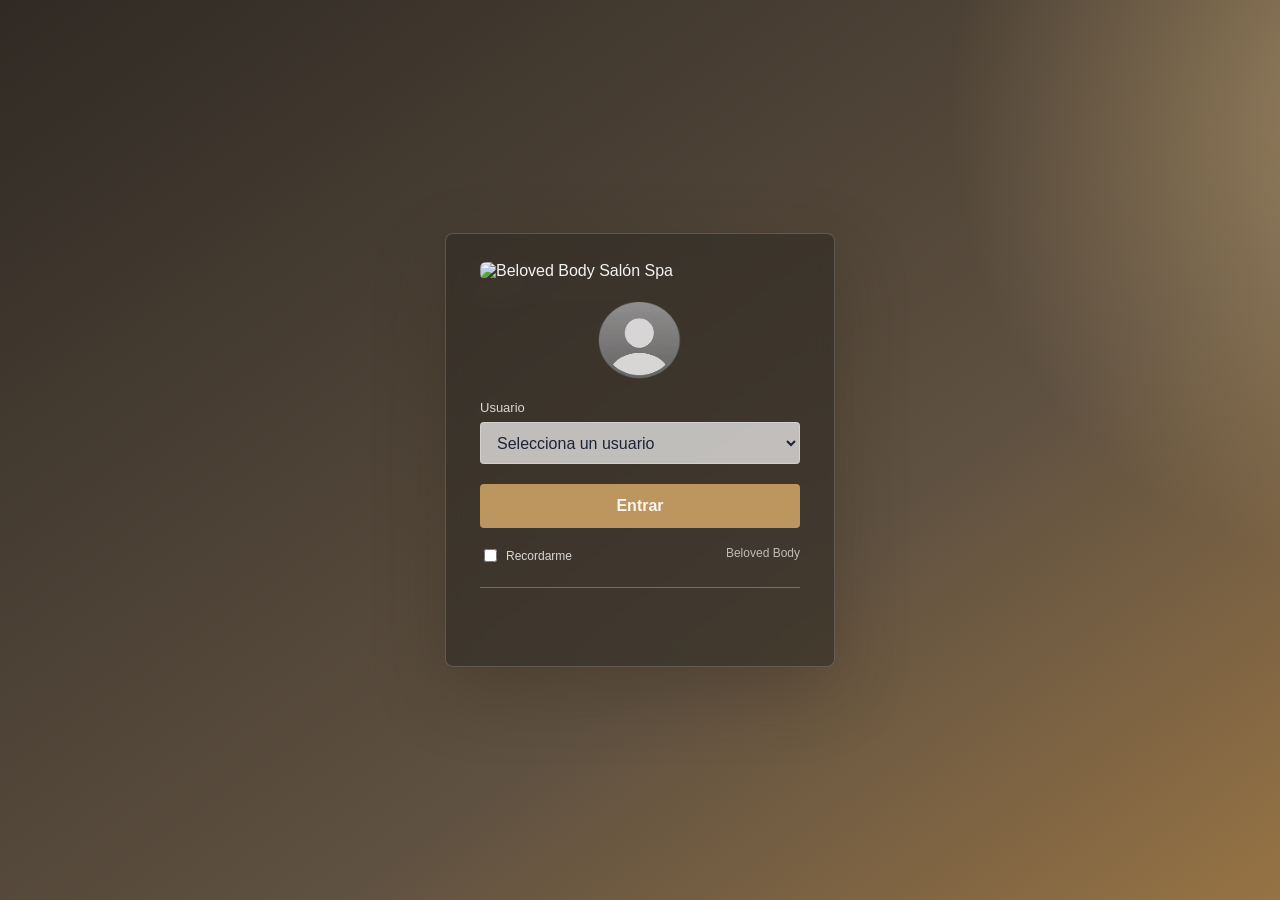
==== commit 6ec259b1: "Add files via upload" ====
--- a/index.html
+++ b/index.html
@@ -3,7 +3,7 @@
 <head>
   <meta charset="UTF-8">
   <meta name="viewport" content="width=device-width, initial-scale=1, maximum-scale=1, user-scalable=no">
-  <meta name="theme-color" content="#522d63">
+  <meta name="theme-color" content="#856537">
   <meta name="facebook-domain-verification" content="v8hqwmgv880lox4raxlxnfjjf2fx7w">
   <meta name="mobile-web-app-capable" content="yes">
   <meta name="apple-mobile-web-app-capable" content="yes">
@@ -13,16 +13,16 @@
   <link rel="manifest" href="manifest.webmanifest">
   <link rel="icon" type="image/png" sizes="192x192" href="assets/beloved-body-icon-192.png">
   <link rel="apple-touch-icon" href="assets/beloved-body-icon-192.png">
-  <link rel="stylesheet" href="style.css?v=20260914-beloved-body-31">
+  <link rel="stylesheet" href="style.css?v=20260918-beloved-34">
 </head>
 <body>
   <div id="introAplicacion" class="app-intro" hidden aria-hidden="true">
-    <img src="assets/logo-beloved-body.png" alt="Beloved Body Salón Spa">
+    <img src="assets/logo-beloved-body-transparent.png" alt="Beloved Body Salón Spa">
   </div>
 
   <section class="login" id="pantallaLogin">
     <div class="login-card">
-      <img class="login-logo" src="assets/logo-beloved-body.png" alt="Beloved Body Salón Spa">
+      <img class="login-logo" src="assets/logo-beloved-body-transparent.png" alt="Beloved Body Salón Spa">
       <img class="avatar-img" src="assets/user-icon-transparent.png" alt="">
 
       <label for="usuario">Usuario</label>
@@ -47,7 +47,7 @@
   <section id="sistema" class="app">
     <aside class="sidebar">
       <div class="brand">
-        <img src="assets/logo-beloved-body.png" alt="Beloved Body">
+        <img src="assets/logo-beloved-body-transparent.png" alt="Beloved Body">
         <div>
           <strong>Beloved Body</strong>
           <span id="rolActual">Agenda</span>
@@ -95,7 +95,7 @@
     </div>
   </div>
 
-  <script src="script.js?v=20260914-beloved-body-31"></script>
+  <script src="script.js?v=20260918-beloved-34"></script>
 </body>
 </html>
 
--- a/style.css
+++ b/style.css
@@ -1,16 +1,16 @@
 :root {
-  --navy: #111b3d;
-  --violet: #522d63;
-  --berry: #b73565;
-  --rose: #ce426e;
-  --gold: #c98a26;
-  --sage: #8e9a6b;
-  --bg: #f7f8fb;
+  --navy: #302a24;
+  --violet: #856537;
+  --berry: #a77d45;
+  --rose: #bd955e;
+  --gold: #b88a49;
+  --sage: #6f7860;
+  --bg: #faf8f4;
   --panel: #ffffff;
-  --line: #e9edf3;
-  --text: #202538;
-  --muted: #7a8496;
-  --shadow: 0 14px 36px rgba(25, 31, 56, 0.08);
+  --line: #e9e1d5;
+  --text: #302a24;
+  --muted: #766f66;
+  --shadow: 0 14px 36px rgba(74, 58, 39, 0.09);
 }
 
 html,
@@ -107,8 +107,8 @@
   place-items: center;
   padding: 22px;
   background:
-    radial-gradient(circle at 74% 8%, rgba(204, 137, 38, 0.45), transparent 24%),
-    linear-gradient(145deg, #111b3d, #2d1b4e 40%, #bc3c66 72%, #d8943b);
+    radial-gradient(circle at 74% 8%, rgba(213, 180, 124, 0.55), transparent 25%),
+    linear-gradient(145deg, #302a24, #5f5141 42%, #a77d45 74%, #ead8bd);
   background-size: 150% 150%;
   animation: moverFondo 8s ease-in-out infinite alternate;
 }
@@ -122,9 +122,9 @@
   width: min(390px, 100%);
   padding: 28px 34px 26px;
   border-radius: 8px;
-  background: rgba(15, 22, 50, 0.48);
+  background: rgba(48, 42, 36, 0.62);
   border: 1px solid rgba(255, 255, 255, 0.18);
-  box-shadow: 0 24px 70px rgba(5, 10, 30, 0.34);
+  box-shadow: 0 24px 70px rgba(48, 38, 25, 0.32);
   backdrop-filter: blur(12px);
   color: white;
   animation: subir 650ms ease both;
@@ -192,7 +192,7 @@
 }
 
 .login-card button:hover {
-  background: #d8557e;
+  background: #c39a66;
   transform: translateY(-1px);
 }
 
@@ -415,7 +415,7 @@
 }
 
 .sidebar button.nav-activo {
-  background: linear-gradient(135deg, #695df4, #6d63ef);
+  background: linear-gradient(135deg, #a77d45, #9a7440);
   color: #ffffff;
   box-shadow: 0 12px 24px rgba(93, 85, 216, 0.22);
 }
@@ -467,7 +467,7 @@
   border-radius: 8px;
   background: #ffffff;
   border: 1px solid var(--line);
-  color: #675dec;
+  color: #9a7440;
   box-shadow: 0 6px 16px rgba(19, 25, 45, 0.05);
 }
 
@@ -475,7 +475,7 @@
   width: auto;
   min-width: 92px;
   padding: 0 14px;
-  background: linear-gradient(135deg, #522d63, #b73565);
+  background: linear-gradient(135deg, #856537, #a77d45);
   color: #fff;
   font-size: 13px;
   font-weight: 800;
@@ -515,7 +515,7 @@
 }
 
 .kpi-action { cursor: pointer; }
-.kpi-action:focus-visible { outline: 3px solid #8c72be; outline-offset: 3px; }
+.kpi-action:focus-visible { outline: 3px solid #b88a49; outline-offset: 3px; }
 .kpi-action:active { transform: translateY(1px); }
 
 .today-list { display: grid; gap: 10px; padding: 18px 22px; }
@@ -532,7 +532,7 @@
   border: 1px solid var(--line);
   border-radius: 8px;
 }
-.today-item time { font-weight: 800; color: #6b3d77; }
+.today-item time { font-weight: 800; color: #856537; }
 .today-item span { min-width: 0; display: grid; gap: 3px; }
 .today-item small { overflow: hidden; color: var(--muted); text-overflow: ellipsis; white-space: nowrap; }
 .empty-summary { display: grid; gap: 6px; padding: 28px 18px; text-align: center; color: var(--muted); }
@@ -555,7 +555,7 @@
 .cancellation-item b { overflow-wrap: anywhere; }
 .cancellation-item .whatsapp-action { min-height: 42px; padding: 0 16px; }
 body.modo-oscuro .today-item,
-body.modo-oscuro .cancellation-item { color: #f5edf8; background: #251c2b; border-color: #4a3b50; }
+body.modo-oscuro .cancellation-item { color: #f6f1e8; background: #251c2b; border-color: #4a3b50; }
 body.modo-oscuro .empty-summary strong { color: #fff; }
 
 @keyframes aparecer {
@@ -586,8 +586,8 @@
   display: grid;
   place-items: center;
   border-radius: 8px;
-  background: #eeeefe;
-  color: #6d63ef;
+  background: #f4ecdf;
+  color: #9a7440;
   font-style: normal;
   font-weight: 800;
 }
@@ -756,7 +756,7 @@
 .acciones-cita button:nth-child(3),
 table button {
   background: #fff0f3;
-  color: #b73565;
+  color: #a77d45;
 }
 
 .foto-grid {
@@ -818,7 +818,7 @@
 }
 
 .rosa {
-  background: linear-gradient(135deg, #c63f70, #ee8aa7);
+  background: linear-gradient(135deg, #a77d45, #d5b47c);
 }
 
 .dorado {
@@ -826,7 +826,7 @@
 }
 
 .uva {
-  background: linear-gradient(135deg, #37204f, #8e3f75);
+  background: linear-gradient(135deg, #4b4036, #856537);
 }
 
 .verde {
@@ -957,7 +957,7 @@
   min-height: 42px;
   padding: 0 18px;
   border-radius: 8px;
-  background: linear-gradient(135deg, #695df4, #6d63ef) !important;
+  background: linear-gradient(135deg, #a77d45, #9a7440) !important;
   color: #ffffff !important;
   font-weight: 800;
   box-shadow: 0 10px 22px rgba(93, 85, 216, 0.2);
@@ -1055,8 +1055,8 @@
   width: 26px;
   height: 26px;
   border-radius: 8px;
-  background: #f0efff;
-  color: #5f55dc;
+  background: #f6f1e8;
+  color: #856537;
   font-weight: 900;
 }
 
@@ -1083,7 +1083,7 @@
 }
 
 .cal-cita span {
-  color: #5f55dc;
+  color: #856537;
 }
 
 .cal-cita small {
@@ -1244,7 +1244,7 @@
 }
 
 .horario-row a {
-  color: #695df4;
+  color: #a77d45;
   font-weight: 800;
   text-decoration: none;
 }
@@ -1417,7 +1417,7 @@
   border-radius: 50%;
   position: relative;
   transform: perspective(800px) rotateX(58deg) rotateZ(-18deg);
-  box-shadow: 0 34px 0 #d9c4e8, 0 45px 28px rgba(65, 48, 111, 0.22);
+  box-shadow: 0 34px 0 #dfc8a6, 0 45px 28px rgba(65, 48, 111, 0.22);
   border: 10px solid #fff;
 }
 
@@ -1459,7 +1459,7 @@
 .pie-legend em {
   font-style: normal;
   font-weight: 800;
-  color: #6d63ef;
+  color: #9a7440;
 }
 
 .chart-empty {
@@ -1569,7 +1569,7 @@
   margin: 24px auto 0;
   padding: 24px;
   position: relative;
-  border: 1px solid #e8dfeb;
+  border: 1px solid #ece2d6;
   background: #fffdfd;
   color: #30293a;
   box-shadow: 0 14px 35px rgba(55, 39, 70, 0.1);
@@ -1657,7 +1657,7 @@
 }
 
 .ticket-total strong {
-  color: #6d54b5;
+  color: #9a7440;
   font-size: 22px;
 }
 
@@ -1706,7 +1706,7 @@
 }
 
 .tabs-app button.activo {
-  background: linear-gradient(135deg, #695df4, #6d63ef);
+  background: linear-gradient(135deg, #a77d45, #9a7440);
   color: #ffffff;
   box-shadow: 0 10px 22px rgba(93, 85, 216, 0.18);
 }
@@ -1788,7 +1788,7 @@
 .person-photo:not([style]) {
   background:
     radial-gradient(circle at 20% 20%, rgba(255,255,255,0.35), transparent 30%),
-    linear-gradient(135deg, #b73565, #e7b35f);
+    linear-gradient(135deg, #a77d45, #e7b35f);
 }
 
 .service-image-empty {
@@ -1861,7 +1861,7 @@
 }
 
 .service-foot strong {
-  color: #6d63ef;
+  color: #9a7440;
   font-size: 20px;
 }
 
@@ -1886,9 +1886,9 @@
 }
 
 .service-foot .edit-service {
-  background: #f1efff;
-  color: #5f55dc;
-  border-color: #dcd6ff;
+  background: #f6f1e8;
+  color: #856537;
+  border-color: #e8d8c0;
 }
 
 .service-foot .trash {
@@ -1963,8 +1963,8 @@
   width: 64px;
   height: 64px;
   padding: 8px;
-  background: #f7f0ff;
-  border: 1px solid #eadcfb;
+  background: #faf5ed;
+  border: 1px solid #eee1cf;
   border-radius: 18px;
   overflow: visible;
 }
@@ -2023,7 +2023,7 @@
   height: 18px;
   min-height: 18px;
   padding: 0;
-  accent-color: #695df4;
+  accent-color: #a77d45;
 }
 
 .horario-row > div {
@@ -2060,7 +2060,7 @@
 .notification-off { background: #fff1f3; color: #b4233f; }
 .notification-actions { display: flex; flex-wrap: wrap; gap: 10px; margin-top: 18px; }
 .notification-actions button { min-height: 42px; padding: 0 16px; border: 1px solid var(--line); border-radius: 8px; background: var(--panel); color: var(--text); font-weight: 800; }
-.notification-actions .primary-action { border-color: transparent; background: linear-gradient(135deg, #522d63, #b73565); color: #fff; }
+.notification-actions .primary-action { border-color: transparent; background: linear-gradient(135deg, #856537, #a77d45); color: #fff; }
 body.modo-oscuro .notification-on { background: #183629; color: #8ceab3; }
 body.modo-oscuro .notification-off { background: #3b2028; color: #ffafbd; }
 
@@ -2098,7 +2098,7 @@
   gap: 5px;
   padding: 14px;
   border-radius: 10px;
-  background: #f6f4ff;
+  background: #faf7f1;
   color: #4e4672;
 }
 
@@ -2272,16 +2272,16 @@
 .switch-line input {
   width: 20px;
   height: 20px;
-  accent-color: #695df4;
+  accent-color: #a77d45;
 }
 
 body.modo-oscuro {
   --bg: #10131d;
   --panel: #171b28;
   --line: #2a3040;
-  --text: #eef2ff;
+  --text: #f7f2e9;
   background: #10131d;
-  color: #eef2ff;
+  color: #f7f2e9;
 }
 
 body.modo-oscuro .app,
@@ -2301,7 +2301,7 @@
 body.modo-oscuro .person-card,
 body.modo-oscuro .cal-cell {
   background: #171b28;
-  color: #eef2ff;
+  color: #f7f2e9;
   border-color: #2a3040;
 }
 
@@ -2336,14 +2336,14 @@
 body.modo-oscuro .modal-stack textarea,
 body.modo-oscuro .config-form input {
   background: #111522;
-  color: #eef2ff;
+  color: #f7f2e9;
   border-color: #30384c;
 }
 
 body.modo-oscuro .logo-config-preview,
 body.modo-oscuro .exchange-box {
   background: #111522;
-  color: #eef2ff;
+  color: #f7f2e9;
   border-color: #30384c;
 }
 
@@ -2351,7 +2351,7 @@
 body.modo-oscuro .config-buttons button,
 body.modo-oscuro .table-actions button {
   background: #111522;
-  color: #eef2ff;
+  color: #f7f2e9;
   border-color: #30384c;
 }
 
@@ -2359,7 +2359,7 @@
 body.modo-oscuro .calendar-weekdays,
 body.modo-oscuro .cal-empty {
   background: #111522;
-  color: #eef2ff;
+  color: #f7f2e9;
 }
 
 body.modo-oscuro td,
@@ -2384,7 +2384,7 @@
 body.modo-oscuro .stats-picker select,
 body.modo-oscuro .pago-actions button {
   background: #111522;
-  color: #eef2ff;
+  color: #f7f2e9;
   border-color: #30384c;
 }
 
@@ -2413,7 +2413,7 @@
 
 body.modo-oscuro .ticket-pago {
   background: #111522;
-  color: #eef2ff;
+  color: #f7f2e9;
   border-color: #30384c;
 }
 
@@ -2457,7 +2457,7 @@
 body.modo-oscuro .section-head button,
 body.modo-oscuro .service-foot button {
   background: #111522;
-  color: #eef2ff;
+  color: #f7f2e9;
   border-color: #30384c;
 }
 
@@ -2476,7 +2476,7 @@
 }
 
 .content {
-  background: linear-gradient(120deg, #f7f8fb, #fff4f8, #f1efff, #f7f8fb);
+  background: linear-gradient(120deg, #f7f8fb, #fff4f8, #f6f1e8, #f7f8fb);
   background-size: 240% 240%;
   animation: moverContenido 14s ease-in-out infinite alternate;
   min-height: calc(100vh - 68px);
@@ -2502,7 +2502,7 @@
 }
 
 .tabs-app button.activo {
-  background: linear-gradient(135deg, #695df4, #6d63ef);
+  background: linear-gradient(135deg, #a77d45, #9a7440);
 }
 
 body.modo-oscuro .client-card,
@@ -2513,7 +2513,7 @@
 body.modo-oscuro .history-stats article,
 body.modo-oscuro .history-entry {
   background: #171b28;
-  color: #eef2ff;
+  color: #f7f2e9;
   border-color: #38402f;
 }
 
@@ -2531,7 +2531,7 @@
 body.modo-oscuro .service-suboptions .cita-detalle-text {
   background: #111521;
   border-color: #38402f;
-  color: #eef2ff;
+  color: #f7f2e9;
 }
 
 body.modo-oscuro .whatsapp-search input,
@@ -2540,7 +2540,7 @@
 body.modo-oscuro .message-bubble {
   background: #111521;
   border-color: #38402f;
-  color: #eef2ff;
+  color: #f7f2e9;
 }
 
 body.modo-oscuro .conversation-list button.activo {
@@ -2560,7 +2560,7 @@
 body.modo-oscuro .history-stats strong,
 body.modo-oscuro .history-amount,
 body.modo-oscuro .history-info h3 {
-  color: #eef2ff;
+  color: #f7f2e9;
 }
 
 body.modo-oscuro .client-notes {
@@ -2606,7 +2606,7 @@
 }
 
 .client-search button {
-  background: #6d63ef;
+  background: #9a7440;
   color: white;
   font-weight: 800;
 }
@@ -2634,37 +2634,37 @@
   display: grid;
   place-items: center;
   border-radius: 50%;
-  background: #f0efff;
-  color: #5f55dc;
+  background: #f6f1e8;
+  color: #856537;
   font-size: 24px;
   font-weight: 900;
 }
 
 .client-card h3 { margin: 0 0 5px; }
-.client-card a { color: #6d63ef; font-weight: 800; }
+.client-card a { color: #9a7440; font-weight: 800; }
 .client-card p { color: var(--muted); }
 .client-actions { grid-column: 1 / -1; display: flex; gap: 8px; justify-content: flex-end; }
-.client-actions button { min-height: 36px; padding: 0 13px; border: 1px solid var(--line); border-radius: 7px; background: #fff; color: #5f55dc; font-weight: 800; }
+.client-actions button { min-height: 36px; padding: 0 13px; border: 1px solid var(--line); border-radius: 7px; background: #fff; color: #856537; font-weight: 800; }
 .client-history { display: grid; gap: 20px; }
 .history-profile { display: flex; align-items: center; gap: 14px; }
 .history-profile h2, .history-profile p { margin: 0; }
-.history-profile a { color: #6d63ef; font-weight: 800; }
+.history-profile a { color: #9a7440; font-weight: 800; }
 .history-profile p { margin-top: 4px; color: var(--muted); font-size: 13px; }
 .history-stats { display: grid; grid-template-columns: repeat(4, minmax(0, 1fr)); gap: 10px; }
 .history-stats article { min-width: 0; padding: 15px; border: 1px solid var(--line); border-radius: 8px; background: #faf9ff; }
 .history-stats span { display: block; margin-bottom: 8px; color: var(--muted); font-size: 12px; font-weight: 700; }
 .history-stats strong { display: block; overflow-wrap: anywhere; color: #41386d; font-size: 17px; }
-.client-notes { padding: 14px 16px; border-left: 4px solid #cf4f78; border-radius: 0 8px 8px 0; background: #fff6fa; }
+.client-notes { padding: 14px 16px; border-left: 4px solid #bd955e; border-radius: 0 8px 8px 0; background: #fff6fa; }
 .client-notes p { margin: 5px 0 0; }
 .history-section-title { display: flex; align-items: center; justify-content: space-between; gap: 12px; }
 .history-section-title h3 { margin: 0; }
 .history-section-title span { color: var(--muted); font-size: 13px; }
 .history-timeline { display: grid; gap: 10px; }
-.history-entry { display: grid; grid-template-columns: 72px minmax(0, 1fr) auto; align-items: center; gap: 14px; padding: 14px; border: 1px solid var(--line); border-left: 5px solid #cf4f78; border-radius: 8px; background: var(--panel); }
+.history-entry { display: grid; grid-template-columns: 72px minmax(0, 1fr) auto; align-items: center; gap: 14px; padding: 14px; border: 1px solid var(--line); border-left: 5px solid #bd955e; border-radius: 8px; background: var(--panel); }
 .history-entry.history-amarillo { border-left-color: #d7a52b; }
 .history-entry.history-verde { border-left-color: #2ca77a; }
 .history-date { display: grid; text-align: center; }
-.history-date strong { color: #5f55dc; font-size: 24px; line-height: 1; }
+.history-date strong { color: #856537; font-size: 24px; line-height: 1; }
 .history-date span, .history-date small { color: var(--muted); font-size: 11px; }
 .history-info h3 { margin: 0 0 5px; font-size: 16px; }
 .history-info p { margin: 0 0 7px; color: var(--muted); font-size: 13px; }
@@ -2679,8 +2679,8 @@
   gap: 4px;
   padding: 12px;
   border-radius: 8px;
-  background: #f4f2ff;
-  color: #5f55dc;
+  background: #f7f2e9;
+  color: #856537;
 }
 
 .appointment-summary {
@@ -2716,30 +2716,62 @@
   cursor: pointer;
 }
 
-.appointment-services input { width: 18px; height: 18px; flex: 0 0 18px; accent-color: #6d63ef; }
+.appointment-services input { width: 18px; height: 18px; flex: 0 0 18px; accent-color: #9a7440; }
 .appointment-services span { display: grid; gap: 3px; }
 .appointment-services small { color: var(--muted); }
 .service-suboptions {
   display: grid;
-  gap: 8px;
-  padding: 0 12px 12px 40px;
+  gap: 14px;
+  padding: 4px 14px 16px;
+  border-top: 1px solid #eee6da;
 }
 .service-subgroup {
   display: grid;
-  gap: 5px;
+  grid-template-columns: repeat(2, minmax(0, 1fr));
+  gap: 7px;
 }
 .service-subgroup > strong {
+  grid-column: 1 / -1;
   color: #6f5a38;
   font-size: 12px;
   text-transform: uppercase;
 }
+.service-dependent-options {
+  grid-column: 1 / -1;
+  display: grid;
+  grid-template-columns: repeat(2, minmax(0, 1fr));
+  gap: 7px;
+  margin: -2px 0 5px 28px;
+  padding: 12px;
+  border-left: 3px solid #d5b47c;
+  border-radius: 0 7px 7px 0;
+  background: #fffaf2;
+}
+.service-dependent-options[hidden] { display: none; }
+.service-dependent-options > strong {
+  grid-column: 1 / -1;
+  color: #815f2d;
+  font-size: 12px;
+}
 .service-suboptions label {
   min-height: 34px;
-  padding: 6px 8px;
+  align-items: flex-start;
+  padding: 9px;
   border-radius: 6px;
   background: #f8f1e7;
   color: #5f5141;
   font-size: 13px;
+}
+.service-suboptions label span {
+  display: grid;
+  min-width: 0;
+  gap: 3px;
+  font-weight: 750;
+}
+.service-suboptions label small {
+  color: #766a5e;
+  font-size: 11px;
+  font-weight: 600;
 }
 .service-suboptions input[type="text"],
 .service-suboptions .cita-detalle-text {
@@ -2752,7 +2784,26 @@
   color: #4b4036;
 }
 .appointment-service-option:not(.servicio-elegido) .service-suboptions {
-  opacity: .45;
+  display: none;
+}
+
+.service-detail-tags {
+  display: grid;
+  gap: 8px;
+}
+
+.service-detail-tags > span {
+  display: grid;
+  gap: 4px;
+  padding: 10px 12px;
+  border: 1px solid #eee6da;
+  border-radius: 7px;
+  background: #fbf8f2;
+}
+
+.service-detail-tags > span small {
+  color: var(--muted);
+  line-height: 1.45;
 }
 .detail-services { display: grid; gap: 8px; margin-bottom: 16px; }
 .detail-services > div,
@@ -3136,6 +3187,16 @@
 
   .horario-row > div span {
     display: none;
+  }
+
+  .appointment-services,
+  .service-subgroup,
+  .service-dependent-options {
+    grid-template-columns: 1fr;
+  }
+
+  .service-dependent-options {
+    margin-left: 12px;
   }
 
   .modal-actions {
@@ -3200,7 +3261,7 @@
     visibility: visible;
     text-align: center;
     color: #fff;
-    background: #522d63;
+    background: #856537;
     font: 700 22px/1.4 Arial, sans-serif;
   }
 }
@@ -3222,3 +3283,4 @@
   font-size: 14px;
   overflow: visible;
 }
+
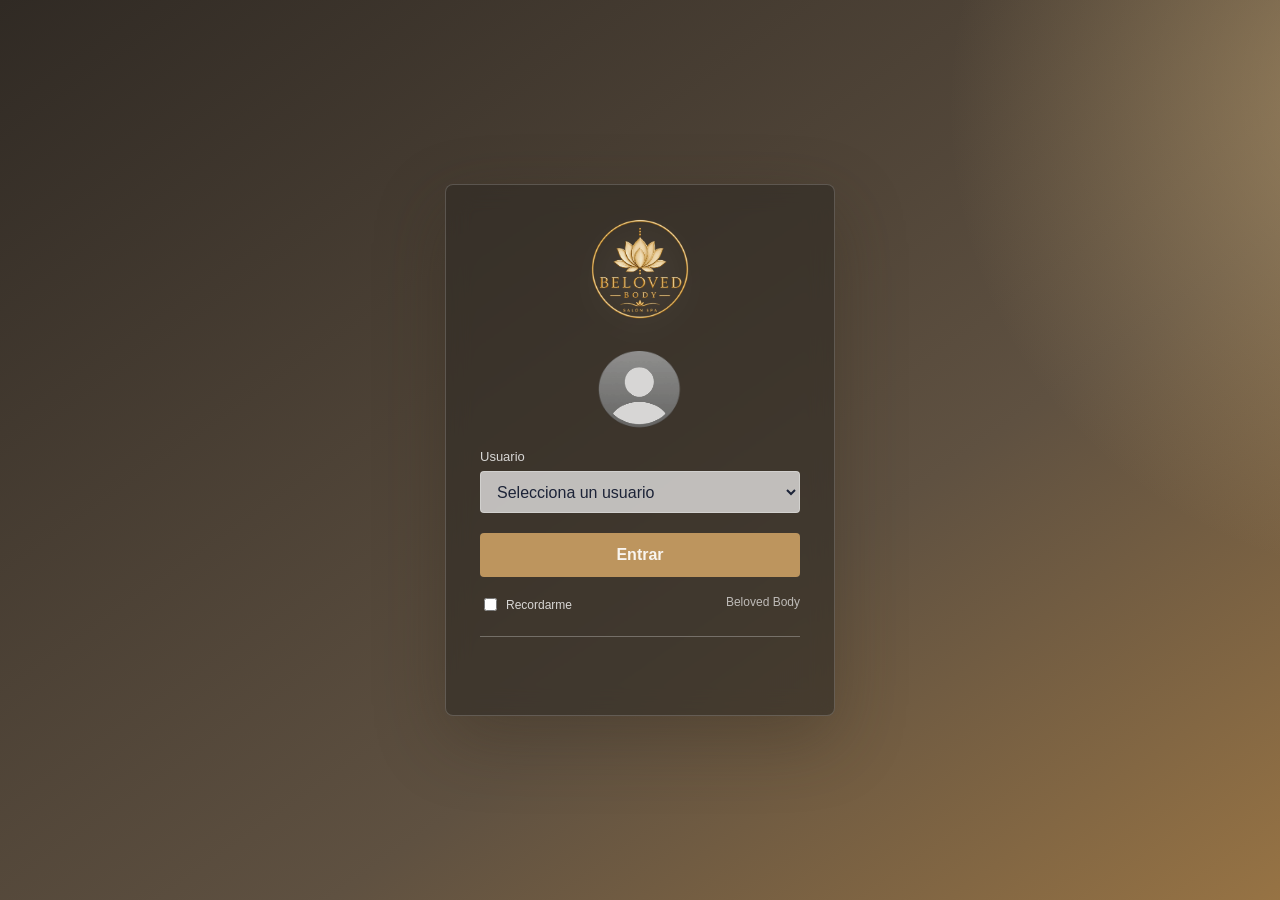
==== commit cb794fa3: "Add files via upload" ====
--- a/index.html
+++ b/index.html
@@ -13,7 +13,7 @@
   <link rel="manifest" href="manifest.webmanifest">
   <link rel="icon" type="image/png" sizes="192x192" href="assets/beloved-body-icon-192.png">
   <link rel="apple-touch-icon" href="assets/beloved-body-icon-192.png">
-  <link rel="stylesheet" href="style.css?v=20260918-beloved-34">
+  <link rel="stylesheet" href="style.css?v=20260921-catalogo-35">
 </head>
 <body>
   <div id="introAplicacion" class="app-intro" hidden aria-hidden="true">
@@ -59,7 +59,6 @@
         <button type="button" data-seccion="estadisticas" onclick="mostrarEstadisticas()"><img class="menu-icon" src="assets/icons/estadisticas.png" alt="">Estadísticas</button>
         <button type="button" data-seccion="servicios" onclick="mostrarServicios()"><img class="menu-icon" src="assets/icons/servicios.png" alt="">Servicios</button>
         <button type="button" data-seccion="clientas" onclick="mostrarClientas()"><img class="menu-icon" src="assets/icons/personal.png" alt="">Clientas</button>
-        <button type="button" data-seccion="mensajes" onclick="mostrarMensajesWhatsApp()"><img class="menu-icon" src="assets/icons/personal.png" alt="">Mensajes</button>
         <button type="button" data-seccion="configuracion" onclick="mostrarConfiguracion()"><img class="menu-icon" src="assets/icons/configuracion.png" alt="">Configuración</button>
         <button class="salir" type="button" onclick="cerrarSesion()"><img class="menu-icon" src="assets/icons/cerrar-sesion.png" alt="">Salir</button>
       </nav>
@@ -95,7 +94,7 @@
     </div>
   </div>
 
-  <script src="script.js?v=20260918-beloved-34"></script>
+  <script src="script.js?v=20260921-catalogo-35"></script>
 </body>
 </html>
 
--- a/style.css
+++ b/style.css
@@ -1238,15 +1238,24 @@
 
 .horario-row > div {
   display: grid;
-  grid-template-columns: 1fr auto 1fr auto;
+  gap: 8px;
+}
+
+.horario-intervalo {
+  display: grid;
+  grid-template-columns: minmax(110px, 1fr) auto minmax(110px, 1fr) 34px;
   align-items: center;
-  gap: 12px;
-}
-
-.horario-row a {
+  gap: 10px;
+}
+
+.horario-row .add-schedule {
+  width: max-content;
+  height: auto;
+  padding: 7px 0;
+  border: 0;
+  background: transparent;
   color: #a77d45;
   font-weight: 800;
-  text-decoration: none;
 }
 
 .horario-row button {
@@ -1257,6 +1266,66 @@
   border: 1px solid #e5e7eb;
   color: #6b7280;
 }
+
+.catalog-editor-title {
+  display: flex;
+  align-items: flex-start;
+  justify-content: space-between;
+  gap: 16px;
+  margin-top: 10px;
+}
+
+.catalog-editor-title h3,
+.catalog-editor-title p { margin: 0; }
+
+.catalog-editor-title button,
+.catalog-group-editor > button,
+.catalog-add-child {
+  min-height: 36px;
+  padding: 0 12px;
+  border: 1px solid #d5b47c;
+  border-radius: 6px;
+  background: #fffaf2;
+  color: #815f2d;
+  font-weight: 800;
+}
+
+.catalog-editor { display: grid; gap: 14px; }
+
+.catalog-group-editor {
+  display: grid;
+  gap: 12px;
+  padding: 14px;
+  border: 1px solid #ead8bd;
+  border-radius: 8px;
+  background: #fffdf9;
+}
+
+.catalog-group-head,
+.catalog-option-fields {
+  display: grid;
+  grid-template-columns: minmax(170px, 1fr) minmax(130px, .55fr) auto;
+  gap: 10px;
+  align-items: end;
+}
+
+.catalog-option-fields { grid-template-columns: minmax(170px, 1fr) 110px 100px auto; }
+.catalog-option-fields label { margin: 0; }
+.catalog-options,
+.catalog-children { display: grid; gap: 10px; }
+
+.catalog-option-editor {
+  display: grid;
+  gap: 10px;
+  margin-left: min(calc(var(--catalog-level) * 20px), 80px);
+  padding: 12px;
+  border-left: 3px solid #d5b47c;
+  border-radius: 0 7px 7px 0;
+  background: #f8f1e7;
+}
+
+.catalog-subgroup-name { max-width: 420px; }
+.catalog-add-child { width: max-content; background: #fff; }
 
 .modal-actions {
   position: sticky;
@@ -2338,6 +2407,20 @@
   background: #111522;
   color: #f7f2e9;
   border-color: #30384c;
+}
+
+body.modo-oscuro .catalog-group-editor,
+body.modo-oscuro .catalog-option-editor {
+  border-color: #5f5141;
+  background: #24211d;
+}
+
+body.modo-oscuro .catalog-add-child,
+body.modo-oscuro .catalog-group-editor > button,
+body.modo-oscuro .catalog-editor-title button {
+  border-color: #7b6341;
+  background: #302a24;
+  color: #ead8bd;
 }
 
 body.modo-oscuro .logo-config-preview,
@@ -3189,6 +3272,23 @@
     display: none;
   }
 
+  .horario-intervalo {
+    grid-template-columns: 1fr 34px;
+  }
+
+  .horario-intervalo input { grid-column: 1; }
+  .horario-intervalo button { grid-column: 2; grid-row: 1 / 3; }
+
+  .catalog-editor-title,
+  .catalog-group-head,
+  .catalog-option-fields {
+    grid-template-columns: 1fr;
+  }
+
+  .catalog-editor-title { display: grid; }
+  .catalog-option-editor { margin-left: min(calc(var(--catalog-level) * 8px), 24px); }
+  .catalog-add-child { width: 100%; }
+
   .appointment-services,
   .service-subgroup,
   .service-dependent-options {
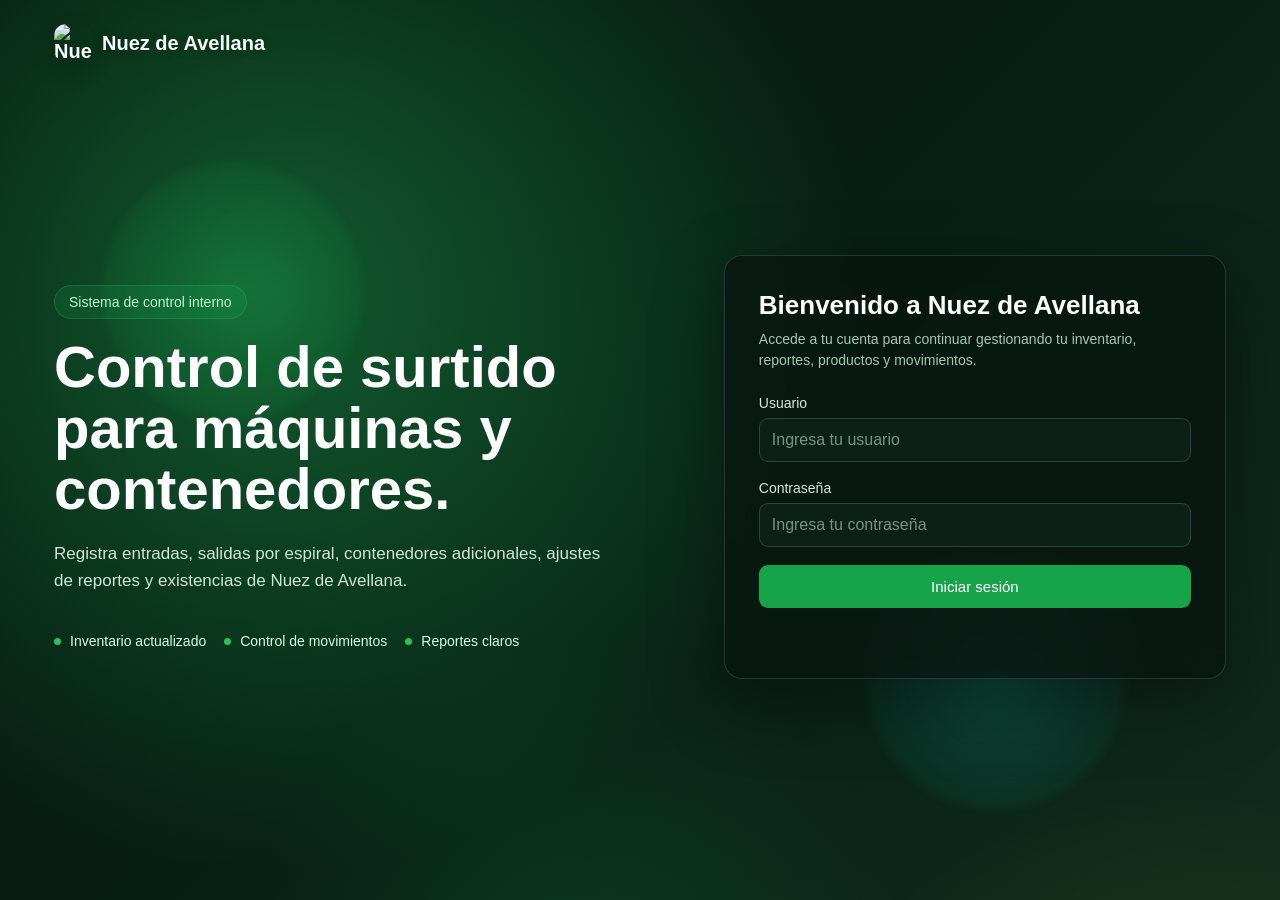
==== commit de960034: "Add files via upload" ====
--- a/index.html
+++ b/index.html
@@ -1,100 +1,108 @@
-﻿<!DOCTYPE html>
+<!DOCTYPE html>
 <html lang="es">
 <head>
   <meta charset="UTF-8">
-  <meta name="viewport" content="width=device-width, initial-scale=1, maximum-scale=1, user-scalable=no">
-  <meta name="theme-color" content="#856537">
-  <meta name="facebook-domain-verification" content="v8hqwmgv880lox4raxlxnfjjf2fx7w">
-  <meta name="mobile-web-app-capable" content="yes">
-  <meta name="apple-mobile-web-app-capable" content="yes">
-  <meta name="apple-mobile-web-app-status-bar-style" content="default">
-  <meta name="apple-mobile-web-app-title" content="Beloved Body">
-  <title>Beloved Body | Agenda</title>
-  <link rel="manifest" href="manifest.webmanifest">
-  <link rel="icon" type="image/png" sizes="192x192" href="assets/beloved-body-icon-192.png">
-  <link rel="apple-touch-icon" href="assets/beloved-body-icon-192.png">
-  <link rel="stylesheet" href="style.css?v=20260921-catalogo-35">
+  <meta name="viewport" content="width=device-width, initial-scale=1.0">
+  <title>Nuez de Avellana | Inventario</title>
+<link rel="stylesheet" href="style.css?v=escaner-compras-20261005">
 </head>
 <body>
-  <div id="introAplicacion" class="app-intro" hidden aria-hidden="true">
-    <img src="assets/logo-beloved-body-transparent.png" alt="Beloved Body Salón Spa">
-  </div>
+  <div class="login" id="pantallaLogin">
+    <nav class="login-nav">
+      <div class="logo">
+        <img class="logo-foto" src="avellana.svg" alt="Nuez de avellana">
+        <span>Nuez de Avellana</span>
+      </div>
+    </nav>
 
-  <section class="login" id="pantallaLogin">
-    <div class="login-card">
-      <img class="login-logo" src="assets/logo-beloved-body-transparent.png" alt="Beloved Body Salón Spa">
-      <img class="avatar-img" src="assets/user-icon-transparent.png" alt="">
+    <section class="login-hero">
+      <div class="hero-texto">
+        <span class="etiqueta">Sistema de control interno</span>
+        <h1>Control de surtido para máquinas y contenedores.</h1>
+        <p>
+          Registra entradas, salidas por espiral, contenedores adicionales,
+          ajustes de reportes y existencias de Nuez de Avellana.
+        </p>
 
-      <label for="usuario">Usuario</label>
-      <select id="usuario" onchange="usuarioSeleccionado()">
-        <option value="">Selecciona un usuario</option>
-      </select>
-
-      <div id="campoClave" class="campo-clave">
-        <label for="clave">Contraseña</label>
-        <input id="clave" type="password" placeholder="Contraseña" autocomplete="current-password" onkeydown="if(event.key === 'Enter') iniciarSesion()">
-      </div>
-
-      <button type="button" onclick="iniciarSesion()">Entrar</button>
-      <div class="login-options">
-        <label><input id="recordarme" type="checkbox"> Recordarme</label>
-        <span>Beloved Body</span>
-      </div>
-      <p class="error" id="mensaje"></p>
-    </div>
-  </section>
-
-  <section id="sistema" class="app">
-    <aside class="sidebar">
-      <div class="brand">
-        <img src="assets/logo-beloved-body-transparent.png" alt="Beloved Body">
-        <div>
-          <strong>Beloved Body</strong>
-          <span id="rolActual">Agenda</span>
+        <div class="beneficios-linea">
+          <span>Inventario actualizado</span>
+          <span>Control de movimientos</span>
+          <span>Reportes claros</span>
         </div>
       </div>
 
-      <nav aria-label="Menu principal">
-        <button class="nav-activo" type="button" data-seccion="inicio" onclick="mostrarInicio()"><img class="menu-icon" src="assets/icons/inicio.png" alt="">Inicio</button>
-        <button type="button" data-seccion="estadisticas" onclick="mostrarEstadisticas()"><img class="menu-icon" src="assets/icons/estadisticas.png" alt="">Estadísticas</button>
-        <button type="button" data-seccion="servicios" onclick="mostrarServicios()"><img class="menu-icon" src="assets/icons/servicios.png" alt="">Servicios</button>
-        <button type="button" data-seccion="clientas" onclick="mostrarClientas()"><img class="menu-icon" src="assets/icons/personal.png" alt="">Clientas</button>
-        <button type="button" data-seccion="configuracion" onclick="mostrarConfiguracion()"><img class="menu-icon" src="assets/icons/configuracion.png" alt="">Configuración</button>
-        <button class="salir" type="button" onclick="cerrarSesion()"><img class="menu-icon" src="assets/icons/cerrar-sesion.png" alt="">Salir</button>
-      </nav>
+      <div class="login-panel">
+        <div id="formLogin">
+          <h2>Bienvenido a Nuez de Avellana</h2>
+          <p class="subtexto">
+            Accede a tu cuenta para continuar gestionando tu inventario,
+            reportes, productos y movimientos.
+          </p>
+
+          <label for="usuario">Usuario</label>
+          <input type="text" id="usuario" placeholder="Ingresa tu usuario" autocomplete="username">
+
+          <label for="clave">Contraseña</label>
+          <input type="password" id="clave" placeholder="Ingresa tu contraseña" autocomplete="current-password">
+
+          <button type="button" onclick="iniciarSesion()">Iniciar sesión</button>
+          <p class="error" id="mensaje"></p>
+        </div>
+      </div>
+    </section>
+  </div>
+
+  <div id="sistema">
+    <aside class="sidebar">
+      <div class="sidebar-logo">
+        <img class="logo-foto" src="avellana.svg" alt="Nuez de avellana">
+        <div>
+          <strong>Nuez de Avellana</strong>
+          <span>Inventario</span>
+        </div>
+      </div>
+
+      <button type="button" onclick="mostrarInicio()"><img class="menu-foto" src="assets/icon-inicio.svg" alt=""><span>Inicio</span></button>
+      <button type="button" onclick="mostrarInventario()"><img class="menu-foto" src="assets/icon-inventario.svg" alt=""><span>Inventario</span></button>
+      <button type="button" onclick="mostrarProductos()"><img class="menu-foto" src="assets/icon-productos.svg" alt=""><span>Productos</span></button>
+      <button type="button" data-menu="escanear" onclick="mostrarEscanerCompras()"><img class="menu-foto" src="assets/icon-movimientos.svg" alt=""><span>Escanear</span></button>
+      <button type="button" onclick="mostrarMovimientos()"><img class="menu-foto" src="assets/icon-movimientos.svg" alt=""><span>Movimientos</span></button>
+      <button type="button" data-menu="reportes" onclick="mostrarPanelReportesAnalisis()"><img class="menu-foto" src="assets/icon-reportes.svg" alt=""><span>Reportes y análisis</span></button>
+      <button type="button" onclick="mostrarCierreMes()"><img class="menu-foto" src="assets/icon-cierre.svg" alt=""><span>Cierre de mes</span></button>
+      <button type="button" onclick="mostrarConfiguracion()"><img class="menu-foto" src="assets/icon-config.svg" alt=""><span>Configuración</span></button>
+
+      <button class="salir" type="button" onclick="cerrarSesion()"><img class="menu-foto" src="assets/icon-salir.svg" alt=""><span>Cerrar sesión</span></button>
     </aside>
 
-    <main class="main">
-      <header class="topbar">
+    <main class="dashboard">
+      <header class="dashboard-header">
         <div>
-          <p>belovedbody.local/agenda</p>
-          <span class="premium">Agenda</span>
+          <span class="eyebrow">Panel operativo</span>
+          <h1>Control de inventario</h1>
+          <p>Productos, existencias, máquinas, ajustes y ventas en un solo sistema.</p>
         </div>
-        <button id="botonInstalar" class="install-app-button" type="button" onclick="instalarAplicacion()" title="Instalar aplicación" aria-label="Instalar aplicación" hidden>Instalar</button>
-        <button type="button" onclick="mostrarServicios('personal')" title="Personal"><img src="assets/icons/personal.png" alt=""></button>
-        <button type="button" onclick="mostrarConfiguracion()" title="Configuración"><img src="assets/icons/configuracion.png" alt=""></button>
-        <button type="button" onclick="cerrarSesion()" title="Salir"><img src="assets/icons/cerrar-sesion.png" alt=""></button>
       </header>
 
-      <section id="contenido" class="content"></section>
+      <section id="contenido"></section>
     </main>
-  </section>
+  </div>
 
   <div id="mensajeGuardado" class="modal" role="status" aria-live="polite">
-    <div class="modal-box">
-      <h2 id="tituloMensaje">Listo</h2>
+    <div class="modal-contenido">
+      <h2 id="tituloMensaje">Guardado con éxito</h2>
       <p id="textoMensaje"></p>
     </div>
   </div>
 
-  <div id="modalFormulario" class="modal">
-    <div class="modal-form">
-      <button class="modal-close" type="button" onclick="cerrarModalFormulario()">×</button>
-      <div id="modalContenido"></div>
+  <div id="modalProducto" class="modal">
+    <div class="modal-contenido modal-producto">
+      <div id="detalleProducto"></div>
+      <button class="boton-peligro" type="button" onclick="cerrarDetalleProducto()">Cerrar</button>
     </div>
   </div>
 
-  <script src="script.js?v=20260921-catalogo-35"></script>
+  <script src="https://cdn.jsdelivr.net/npm/@supabase/supabase-js@2"></script>
+<script src="config.js?v=escaner-compras-20261005"></script>
+<script src="script.js?v=escaner-compras-20261005"></script>
 </body>
 </html>
-
--- a/style.css
+++ b/style.css
@@ -1,3386 +1,3480 @@
-:root {
-  --navy: #302a24;
-  --violet: #856537;
-  --berry: #a77d45;
-  --rose: #bd955e;
-  --gold: #b88a49;
-  --sage: #6f7860;
-  --bg: #faf8f4;
-  --panel: #ffffff;
-  --line: #e9e1d5;
-  --text: #302a24;
-  --muted: #766f66;
-  --shadow: 0 14px 36px rgba(74, 58, 39, 0.09);
-}
-
-html,
-body {
-  width: 100%;
-  max-width: 100%;
-  overflow-x: hidden;
-  touch-action: pan-y;
-}
-
-img,
-canvas,
-video { max-width: 100%; }
-
-* {
-  box-sizing: border-box;
-}
-
-body {
-  margin: 0;
-  font-family: Arial, Helvetica, sans-serif;
-  color: var(--text);
-  background: var(--bg);
-}
-
-body.intro-activa { overflow: hidden; }
-
-.app-intro {
-  position: fixed;
-  inset: 0;
-  z-index: 9999;
-  display: grid;
-  place-content: center;
-  justify-items: center;
-  overflow: hidden;
-  background: #fff;
-  animation: intro-fondo 3.4s ease both;
-}
-
-.app-intro img {
-  position: relative;
-  z-index: 2;
-  width: min(82vw, 620px);
-  max-height: 42vh;
-  object-fit: contain;
-  animation: intro-logo 3.4s cubic-bezier(.2,.72,.22,1) both;
-}
-
-.app-intro.intro-saliendo { pointer-events: none; }
-
-@keyframes intro-logo {
-  0% { opacity: 0; transform: scale(.82); }
-  22% { opacity: 1; transform: scale(1); }
-  68% { opacity: 1; transform: scale(1.06); }
-  100% { opacity: 0; transform: scale(7); }
-}
-
-@keyframes intro-fondo {
-  0%, 78% { opacity: 1; }
-  100% { opacity: 0; }
-}
-
-@media (prefers-reduced-motion: reduce) {
-  .app-intro, .app-intro img { animation-duration: .8s; }
-}
-
-button,
-input,
-select {
-  font: inherit;
-}
-
-input[readonly] {
-  background: #f2f4f7;
-  color: #5e6674;
-  cursor: not-allowed;
-}
-
-body.modo-oscuro input[readonly] {
-  background: #242937;
-  color: #c8ceda;
-}
-
-button {
-  border: 0;
-  cursor: pointer;
-}
-
-[hidden] { display: none !important; }
-
+:root {
+  --verde-950: #06130d;
+  --verde-900: #082015;
+  --verde-800: #123524;
+  --verde-700: #14532d;
+  --verde-600: #166534;
+  --verde-500: #16a34a;
+  --verde-300: #86efac;
+  --fondo: #f3f7f4;
+  --panel: #ffffff;
+  --linea: #dbe5dd;
+  --texto: #102018;
+  --muted: #64748b;
+  --rojo: #b42318;
+  --sombra: 0 18px 45px rgba(15, 23, 42, 0.12);
+}
+
+* {
+  box-sizing: border-box;
+}
+
+body {
+  margin: 0;
+  font-family: Arial, Helvetica, sans-serif;
+  background: var(--fondo);
+  color: var(--texto);
+}
+
+h1,
+h2,
+h3,
+p {
+  margin-top: 0;
+}
+
+button,
+input,
+select,
+textarea {
+  font: inherit;
+}
+
+button {
+  width: 100%;
+  padding: 13px;
+  margin-top: 18px;
+  border: none;
+  border-radius: 9px;
+  background: var(--verde-500);
+  color: white;
+  font-size: 15px;
+  cursor: pointer;
+}
+
+button:hover {
+  background: #15803d;
+}
+
+input,
+select,
+textarea {
+  width: 100%;
+  padding: 12px;
+  border-radius: 9px;
+  border: 1px solid rgba(148, 163, 184, 0.25);
+  background: rgba(15, 36, 25, 0.85);
+  color: white;
+}
+
+textarea {
+  min-height: 42px;
+  resize: vertical;
+}
+
+input::placeholder,
+textarea::placeholder {
+  color: #779284;
+}
+
 .login {
   min-height: 100vh;
+  background:
+    radial-gradient(circle at 12% 18%, rgba(34, 197, 94, 0.38), transparent 24%),
+    radial-gradient(circle at 88% 26%, rgba(20, 184, 166, 0.28), transparent 22%),
+    radial-gradient(circle at 58% 86%, rgba(132, 204, 22, 0.20), transparent 26%),
+    radial-gradient(circle at 30% 72%, rgba(21, 128, 61, 0.22), transparent 20%),
+    linear-gradient(135deg, var(--verde-950), var(--verde-900) 55%, #102a1d);
+  background-size: 180% 180%, 170% 170%, 160% 160%, 150% 150%, 100% 100%;
+  animation: fondoLoginMovimiento 8s ease-in-out infinite alternate;
+  color: white;
+  padding: 24px 54px;
+  position: relative;
+  overflow: hidden;
+}
+
+.login::before,
+.login::after {
+  content: "";
+  position: fixed;
+  width: 260px;
+  height: 260px;
+  border-radius: 50%;
+  pointer-events: none;
+  filter: blur(4px);
+  opacity: 0.34;
+  z-index: 0;
+}
+
+.login::before {
+  left: 8%;
+  top: 18%;
+  background: radial-gradient(circle, rgba(34, 197, 94, 0.75), rgba(34, 197, 94, 0));
+  animation: bolaLoginUno 10s ease-in-out infinite alternate;
+}
+
+.login::after {
+  right: 12%;
+  bottom: 10%;
+  background: radial-gradient(circle, rgba(20, 184, 166, 0.66), rgba(20, 184, 166, 0));
+  animation: bolaLoginDos 12s ease-in-out infinite alternate;
+}
+
+.login > * {
+  position: relative;
+  z-index: 1;
+}
+
+@keyframes fondoLoginMovimiento {
+  0% {
+    background-position: 0% 0%, 100% 20%, 40% 90%, 20% 70%, center;
+  }
+
+  50% {
+    background-position: 46% 18%, 58% 72%, 78% 45%, 62% 24%, center;
+  }
+
+  100% {
+    background-position: 92% 58%, 18% 82%, 8% 18%, 90% 72%, center;
+  }
+}
+
+@keyframes bolaLoginUno {
+  0% {
+    transform: translate3d(-20px, 0, 0) scale(0.9);
+  }
+
+  50% {
+    transform: translate3d(180px, 90px, 0) scale(1.18);
+  }
+
+  100% {
+    transform: translate3d(420px, -35px, 0) scale(0.98);
+  }
+}
+
+@keyframes bolaLoginDos {
+  0% {
+    transform: translate3d(0, 0, 0) scale(1);
+  }
+
+  50% {
+    transform: translate3d(-220px, -120px, 0) scale(1.22);
+  }
+
+  100% {
+    transform: translate3d(-460px, 45px, 0) scale(0.95);
+  }
+}
+
+.login-nav {
+  display: flex;
+  align-items: center;
+  justify-content: space-between;
+  gap: 24px;
+}
+
+.logo,
+.sidebar-logo {
+  display: flex;
+  align-items: center;
+  gap: 10px;
+}
+
+.logo {
+  font-weight: bold;
+  font-size: 20px;
+  color: #f8fff9;
+  text-shadow: 0 1px 10px rgba(0, 0, 0, 0.28);
+}
+
+.logo-icono {
+  width: 34px;
+  height: 34px;
+  border-radius: 10px;
+  display: grid;
+  place-items: center;
+  background: linear-gradient(135deg, #22c55e, #0f766e);
+  color: white;
+  font-weight: bold;
+}
+
+.logo-foto {
+  width: 38px;
+  height: 38px;
+  border-radius: 12px;
+  object-fit: cover;
+  display: block;
+  box-shadow: 0 8px 20px rgba(6, 19, 13, 0.24);
+}
+
+.nav-btn {
+  width: auto;
+  margin: 0;
+  background: transparent;
+  border: 1px solid #315744;
+}
+
+.login-hero {
+  min-height: calc(100vh - 90px);
+  display: grid;
+  grid-template-columns: 1.1fr 0.9fr;
+  align-items: center;
+  gap: 56px;
+}
+
+.hero-texto {
+  max-width: 680px;
+}
+
+.etiqueta,
+.eyebrow {
+  display: inline-block;
+  padding: 8px 14px;
+  border-radius: 999px;
+  color: #bbf7d0;
+  background: rgba(34, 197, 94, 0.12);
+  border: 1px solid rgba(34, 197, 94, 0.25);
+  font-size: 14px;
+  margin-bottom: 18px;
+}
+
+.hero-texto h1 {
+  font-size: 58px;
+  line-height: 1.05;
+  margin: 0 0 20px;
+}
+
+.hero-texto p {
+  max-width: 560px;
+  color: #cfe7d8;
+  line-height: 1.6;
+  font-size: 17px;
+}
+
+.hero-botones {
+  display: flex;
+  gap: 14px;
+  margin-top: 28px;
+}
+
+.hero-botones button {
+  width: auto;
+  min-width: 150px;
+}
+
+.boton-secundario {
+  background: transparent;
+  border: 1px solid #3d6b50;
+  color: #e8fff0;
+}
+
+.boton-secundario:hover {
+  background: rgba(34, 197, 94, 0.12);
+}
+
+#contenido .boton-secundario,
+.modal-contenido .boton-secundario {
+  color: var(--verde-800);
+  background: #f8fafc;
+  border-color: #b7c8bd;
+}
+
+#contenido .boton-secundario:hover,
+.modal-contenido .boton-secundario:hover {
+  background: #eaf5ee;
+}
+
+.beneficios-linea {
+  display: flex;
+  gap: 18px;
+  flex-wrap: wrap;
+  margin-top: 38px;
+  color: #d9fbe7;
+  font-size: 14px;
+}
+
+.beneficios-linea span {
+  padding-left: 16px;
+  position: relative;
+}
+
+.beneficios-linea span::before {
+  content: "";
+  width: 7px;
+  height: 7px;
+  background: #22c55e;
+  border-radius: 50%;
+  position: absolute;
+  left: 0;
+  top: 5px;
+}
+
+.login-panel {
+  background: rgba(8, 23, 16, 0.82);
+  border: 1px solid rgba(148, 163, 184, 0.22);
+  border-radius: 18px;
+  padding: 34px;
+  box-shadow: 0 24px 70px rgba(0, 0, 0, 0.35);
+  backdrop-filter: blur(14px);
+}
+
+.tabs {
+  display: flex;
+  gap: 10px;
+  margin-bottom: 30px;
+  border-bottom: 1px solid rgba(148, 163, 184, 0.22);
+}
+
+.tab {
+  background: transparent;
+  color: #a7c7b5;
+  border-radius: 0;
+  margin: 0;
+  border-bottom: 2px solid transparent;
+}
+
+.tab.activo {
+  color: var(--verde-300);
+  border-bottom: 2px solid #22c55e;
+}
+
+.login-panel h2 {
+  margin: 0 0 8px;
+  font-size: 26px;
+}
+
+.subtexto {
+  color: #a7c7b5;
+  font-size: 14px;
+  line-height: 1.5;
+  margin-bottom: 24px;
+}
+
+label {
+  display: block;
+  margin-top: 18px;
+  margin-bottom: 7px;
+  color: #d7eadf;
+  font-size: 14px;
+}
+
+#formCuenta {
+  display: none;
+}
+
+.hero-botones,
+.tabs,
+#formCuenta {
+  display: none !important;
+}
+
+.label-ayuda {
+  display: flex;
+  align-items: center;
+  gap: 8px;
+  position: relative;
+  margin-top: 18px;
+}
+
+.label-ayuda label {
+  margin: 0;
+}
+
+.ayuda {
+  width: 22px;
+  height: 22px;
+  padding: 0;
+  margin: 0;
+  border-radius: 50%;
+  background: #315744;
+  font-weight: bold;
+}
+
+.tooltip {
+  display: none;
+  position: absolute;
+  left: 105px;
+  top: -8px;
+  background: #f8fafc;
+  color: #111827;
+  padding: 9px 12px;
+  border-radius: 8px;
+  font-size: 13px;
+  width: 230px;
+  box-shadow: 0 12px 25px rgba(0, 0, 0, 0.25);
+  z-index: 5;
+}
+
+.tooltip.activo {
+  display: block;
+}
+
+.error {
+  color: #fca5a5;
+  min-height: 20px;
+}
+
+#sistema {
+  display: none;
+  min-height: 100vh;
+  background: var(--fondo);
+}
+
+.sidebar {
+  width: 76px;
+  min-height: 100vh;
+  padding: 18px 12px;
+  background: var(--verde-900);
+  color: white;
+  position: fixed;
+  left: 0;
+  top: 0;
+  overflow: hidden;
+  transition: width 0.2s ease;
+  z-index: 20;
+}
+
+.sidebar:hover {
+  width: 270px;
+}
+
+.sidebar-logo {
+  margin-bottom: 35px;
+  white-space: nowrap;
+  justify-content: center;
+}
+
+.sidebar:hover .sidebar-logo {
+  justify-content: flex-start;
+}
+
+.sidebar-logo strong,
+.sidebar-logo span {
+  display: block;
+}
+
+.sidebar-logo span {
+  color: #9cc9ac;
+  font-size: 13px;
+  margin-top: 3px;
+}
+
+.sidebar:not(:hover) .sidebar-logo div:last-child {
+  opacity: 0;
+  pointer-events: none;
+}
+
+.sidebar button {
+  width: 52px;
+  height: 46px;
+  padding: 8px;
+  text-align: left;
+  background: transparent;
+  color: #d8f3df;
+  margin: 8px auto 0;
+  border: 1px solid transparent;
+  white-space: nowrap;
+  position: relative;
+  display: flex;
+  align-items: center;
+  justify-content: center;
+  gap: 12px;
+  font-size: 0;
+}
+
+.sidebar button::before {
+  content: "";
+  width: 30px;
+  height: 30px;
+  min-width: 30px;
+  display: flex;
+  align-items: center;
+  justify-content: center;
+  flex: 0 0 30px;
+  border-radius: 10px;
+  background: rgba(34, 197, 94, 0.14);
+  color: #bbf7d0;
+  font-size: 17px;
+  line-height: 1;
+}
+
+.menu-foto {
+  width: 30px;
+  height: 30px;
+  min-width: 30px;
+  border-radius: 12px;
+  object-fit: cover;
+  padding: 0;
+  background: white;
+  box-shadow: 0 8px 18px rgba(0, 0, 0, 0.18);
+}
+
+.sidebar button::before {
+  display: none;
+}
+
+.sidebar button span {
+  overflow: hidden;
+  text-overflow: ellipsis;
+}
+
+.sidebar:hover button {
+  width: 100%;
+  justify-content: flex-start;
+  margin-left: 0;
+  margin-right: 0;
+  font-size: 15px;
+}
+
+.sidebar button:hover {
+  background: rgba(34, 197, 94, 0.12);
+  border-color: rgba(34, 197, 94, 0.25);
+}
+
+.sidebar button:hover .menu-foto {
+  transform: scale(1.07);
+}
+
+.sidebar:not(:hover) button {
+  color: transparent;
+  font-size: 0;
+  gap: 0;
+  padding-left: 8px;
+  padding-right: 8px;
+  justify-content: center;
+}
+
+.sidebar:not(:hover) button::before {
+  color: #bbf7d0;
+  font-weight: bold;
+}
+
+.sidebar .salir {
+  margin-top: 35px;
+  background: var(--verde-700);
+}
+
+.dashboard {
+  margin-left: 76px;
+  padding: 28px;
+  transition: margin-left 0.2s ease;
+  min-height: 100vh;
+  background:
+    radial-gradient(circle at top right, rgba(34, 197, 94, 0.10), transparent 28%),
+        var(--fondo);
+}
+
+.dashboard-header {
+  display: flex;
+  justify-content: space-between;
+  gap: 18px;
+  margin-bottom: 22px;
+}
+
+.dashboard-header h1 {
+  margin: 0;
+  color: var(--verde-800);
+}
+
+.dashboard-header p {
+  margin: 6px 0 0;
+  color: var(--muted);
+}
+
+.dashboard-header .eyebrow {
+  color: var(--verde-800);
+  background: #dcfce7;
+  border-color: #86efac;
+  font-weight: 700;
+}
+
+#contenido {
+  background: white;
+  padding: 25px;
+  border-radius: 14px;
+  box-shadow: var(--sombra);
+  overflow-x: auto;
+  border: 1px solid #e5e7eb;
+}
+
+.grid-resumen {
+  display: grid;
+  grid-template-columns: repeat(4, minmax(150px, 1fr));
+  gap: 16px;
+  margin: 18px 0 22px;
+}
+
+.tarjeta-kpi,
+.panel,
+.tarjeta {
+  background: #f8fafc;
+  border: 1px solid #e5e7eb;
+  border-radius: 14px;
+  padding: 18px;
+}
+
+.tarjeta-kpi span {
+  color: var(--muted);
+  font-size: 14px;
+}
+
+.tarjeta-kpi strong {
+  display: block;
+  color: var(--verde-700);
+  font-size: 32px;
+  margin-top: 8px;
+}
+
+.layout-doble {
+  display: grid;
+  grid-template-columns: 1fr 1fr;
+  gap: 16px;
+}
+
+.layout-triple {
+  display: grid;
+  grid-template-columns: repeat(3, minmax(220px, 1fr));
+  gap: 16px;
+}
+
+.subnav {
+  display: flex;
+  flex-wrap: wrap;
+  gap: 10px;
+  margin: 16px 0;
+}
+
+.subnav button {
+  width: auto;
+  margin: 0;
+  background: #e8f5ec;
+  color: var(--verde-800);
+  border: 1px solid #cfe7d8;
+}
+
+.subnav button.activo {
+  background: var(--verde-700);
+  color: white;
+}
+
+.seccion-movimiento {
+  margin-top: 18px;
+  padding: 18px;
+  border: 1px solid #e5e7eb;
+  border-radius: 14px;
+  background: #fbfdfb;
+}
+
+.seccion-movimiento h3 {
+  color: var(--verde-800);
+  margin-bottom: 6px;
+}
+
+.texto-suave {
+  color: var(--muted);
+  line-height: 1.5;
+}
+
+.acciones,
+.form-grid {
+  display: grid;
+  grid-template-columns: repeat(4, minmax(160px, 1fr));
+  gap: 12px;
+  align-items: end;
+  margin: 16px 0;
+}
+
+.campo label,
+#contenido label {
+  color: #385348;
+  margin-top: 0;
+}
+
+#contenido input,
+#contenido select,
+#contenido textarea,
+.tabla input,
+.tabla select {
+  background: white;
+  color: #111827;
+  border: 1px solid var(--linea);
+}
+
+.boton-pequeno {
+  width: auto;
+  min-width: 160px;
+}
+
+.panel-acciones-linea {
+  display: flex;
+  gap: 10px;
+  flex-wrap: wrap;
+  align-items: center;
+  margin-top: 14px;
+}
+
+.panel-acciones-linea .boton-pequeno {
+  margin-top: 0;
+}
+
+.selector-compras {
+  text-align: left;
+}
+
+.selector-compras-acciones {
+  display: flex;
+  gap: 10px;
+  flex-wrap: wrap;
+  margin: 14px 0;
+}
+
+.selector-compras-lista {
   display: grid;
-  place-items: center;
-  padding: 22px;
-  background:
-    radial-gradient(circle at 74% 8%, rgba(213, 180, 124, 0.55), transparent 25%),
-    linear-gradient(145deg, #302a24, #5f5141 42%, #a77d45 74%, #ead8bd);
-  background-size: 150% 150%;
-  animation: moverFondo 8s ease-in-out infinite alternate;
-}
-
-@keyframes moverFondo {
-  from { background-position: 0% 35%; }
-  to { background-position: 100% 65%; }
-}
-
-.login-card {
-  width: min(390px, 100%);
-  padding: 28px 34px 26px;
-  border-radius: 8px;
-  background: rgba(48, 42, 36, 0.62);
-  border: 1px solid rgba(255, 255, 255, 0.18);
-  box-shadow: 0 24px 70px rgba(48, 38, 25, 0.32);
-  backdrop-filter: blur(12px);
-  color: white;
-  animation: subir 650ms ease both;
-}
-
-@keyframes subir {
-  from { opacity: 0; transform: translateY(18px); }
-  to { opacity: 1; transform: translateY(0); }
-}
-
-.login-logo {
-  width: 100%;
-  height: 112px;
-  object-fit: contain;
-  padding: 0;
-  margin-bottom: 16px;
-  border-radius: 6px;
-  background: transparent;
-  filter: drop-shadow(0 12px 22px rgba(255, 255, 255, 0.12));
-  opacity: 0.94;
-}
-
-.avatar-img {
-  width: 86px;
-  height: 86px;
-  margin: 0 auto 18px;
-  display: block;
-  border-radius: 50%;
-  opacity: 0.9;
-  filter: brightness(1.45) contrast(0.82);
-}
-
-.login-card label {
-  display: block;
-  margin: 12px 0 7px;
-  color: rgba(255, 255, 255, 0.8);
-  font-size: 13px;
-}
-
-.login-card select,
-.login-card input[type="password"] {
-  width: 100%;
-  height: 42px;
-  padding: 0 12px;
-  border-radius: 4px;
-  border: 1px solid rgba(255, 255, 255, 0.28);
-  background: rgba(255, 255, 255, 0.68);
-  color: #1d2438;
-  outline: none;
-}
-
-.campo-clave {
-  display: none;
-}
-
-.login-card button {
-  width: 100%;
-  height: 44px;
-  margin-top: 20px;
-  border-radius: 4px;
-  background: var(--rose);
-  color: rgba(255, 255, 255, 0.9);
-  font-weight: 700;
-  transition: transform 0.2s ease, background 0.2s ease;
-}
-
-.login-card button:hover {
-  background: #c39a66;
-  transform: translateY(-1px);
-}
-
-.login-options {
-  display: flex;
-  justify-content: space-between;
-  gap: 14px;
-  margin-top: 18px;
-  padding-bottom: 22px;
-  border-bottom: 1px solid rgba(255, 255, 255, 0.28);
-  color: rgba(255, 255, 255, 0.66);
-  font-size: 12px;
-}
-
-.login-options label {
-  display: flex;
-  align-items: center;
-  gap: 6px;
-  margin: 0;
-  font-size: 12px;
-}
-
-.error {
-  min-height: 20px;
-  color: #ffd6de;
-  text-align: center;
-}
-
-.app {
-  min-height: 100vh;
-  display: none;
-}
-
-.sidebar {
-  width: 286px;
-  min-height: 100vh;
-  padding: 18px 16px;
-  position: fixed;
-  inset: 0 auto 0 0;
-  background: #ffffff;
-  border-right: 1px solid var(--line);
-  box-shadow: 1px 0 14px rgba(26, 33, 52, 0.04);
-  z-index: 5;
-}
-
-.brand {
+  gap: 10px;
+  max-height: min(52vh, 460px);
+  overflow: auto;
+  padding-right: 4px;
+}
+
+.selector-producto-compra {
   display: flex;
   align-items: center;
   gap: 12px;
-  padding-bottom: 18px;
+  padding: 12px;
+  border: 1px solid #dbe5dd;
+  border-radius: 14px;
+  background: #f8fbf8;
+  cursor: pointer;
+}
+
+.selector-producto-compra input {
+  width: 20px;
+  height: 20px;
+  flex: 0 0 auto;
+  accent-color: var(--verde-700);
+}
+
+.selector-producto-compra span {
+  display: grid;
+  gap: 3px;
+}
+
+.selector-producto-compra strong {
+  color: var(--verde-800);
+}
+
+.selector-producto-compra small {
+  color: var(--muted);
+  line-height: 1.35;
+}
+
+.boton-peligro {
+  background: var(--rojo);
+}
+
+.boton-peligro:hover {
+  background: #7a1b13;
+}
+
+.tabla {
+  width: 100%;
+  margin-top: 16px;
+  border-collapse: collapse;
+  background: white;
+  table-layout: fixed;
+  min-width: 980px;
+}
+
+.panel .tabla {
+  min-width: 520px;
+}
+
+.tabla-rapida {
+  min-width: 760px;
+}
+
+.contenedores-grid {
+  display: grid;
+  grid-template-columns: repeat(2, minmax(320px, 1fr));
+  gap: 16px;
+}
+
+.contenedores-grid .tabla {
+  min-width: 100%;
+}
+
+.inventario-grid {
+  display: grid;
+  grid-template-columns: repeat(auto-fill, minmax(280px, 1fr));
+  gap: 16px;
+  margin-top: 18px;
+}
+
+.inventario-card {
+  background: linear-gradient(180deg, #ffffff, #f8fbf8);
+  border: 1px solid #dfeae2;
+  border-radius: 14px;
+  padding: 16px;
+  box-shadow: 0 10px 26px rgba(15, 23, 42, 0.07);
+}
+
+.inventario-card h3 {
+  margin-bottom: 10px;
+  color: var(--verde-800);
+  min-height: 44px;
+}
+
+.inventario-meta {
+  display: flex;
+  justify-content: space-between;
+  gap: 10px;
+  align-items: center;
+  margin-bottom: 12px;
+}
+
+.inventario-final {
+  padding: 12px;
+  border-radius: 12px;
+  background: #ecfdf3;
+  color: var(--verde-800);
+  font-weight: bold;
+  text-align: center;
+  font-size: 22px;
+}
+
+.inventario-detalle {
+  display: grid;
+  grid-template-columns: 1fr 1fr;
+  gap: 8px;
+  margin-top: 12px;
+}
+
+.inventario-detalle span {
+  display: block;
+  padding: 9px;
+  border-radius: 10px;
+  background: #f1f5f9;
+  color: #475569;
+  font-size: 13px;
+}
+
+.inventario-detalle strong {
+  display: block;
+  color: #102018;
+  font-size: 16px;
+  margin-top: 3px;
+}
+
+.productos-grid {
+  display: grid;
+  grid-template-columns: repeat(auto-fill, minmax(270px, 1fr));
+  gap: 16px;
+  margin-top: 18px;
+}
+
+.producto-card {
+  background: linear-gradient(180deg, #ffffff, #f8fbf8);
+  border: 1px solid #dfeae2;
+  border-radius: 14px;
+  padding: 16px;
+  box-shadow: 0 10px 24px rgba(15, 23, 42, 0.08);
+}
+
+.producto-card-head {
+  display: flex;
+  justify-content: space-between;
+  gap: 12px;
+  align-items: center;
+  margin-bottom: 12px;
+}
+
+.producto-card-head strong {
+  color: var(--verde-800);
+}
+
+.producto-card h3 {
+  color: var(--verde-800);
+  min-height: 48px;
+  margin-bottom: 12px;
+}
+
+.producto-datos {
+  display: grid;
+  grid-template-columns: 1fr 1fr;
+  gap: 8px;
+}
+
+.producto-datos span {
+  display: block;
+  padding: 9px;
+  border-radius: 10px;
+  background: #f1f5f9;
+  color: #475569;
+  font-size: 13px;
+}
+
+.producto-datos strong {
+  display: block;
+  color: #102018;
+  margin-top: 3px;
+}
+
+.producto-card p {
+  color: var(--muted);
+  min-height: 38px;
+  margin: 12px 0;
+}
+
+.producto-acciones {
+  display: flex;
+  gap: 8px;
+}
+
+.producto-acciones button {
+  margin: 0;
+  padding: 9px 10px;
+}
+
+.ca-resumen {
+  margin-top: 14px;
+  padding: 12px;
+  border-radius: 12px;
+  background: #f0fdf4;
+  border: 1px solid #bbf7d0;
+  color: var(--verde-800);
+}
+
+.tabla th {
+  background: var(--verde-700);
+  color: white;
+  padding: 10px;
+  text-align: left;
+  font-size: 13px;
+}
+
+.tabla td {
+  padding: 9px;
+  border: 1px solid var(--linea);
+  vertical-align: middle;
+  font-size: 14px;
+}
+
+.tabla-inventario {
+  border-collapse: separate;
+  border-spacing: 0 9px;
+  background: transparent;
+  min-width: 1120px;
+}
+
+.tabla-inventario th {
+  background: #102a1d;
+  padding: 12px 10px;
+  border: none;
+}
+
+.tabla-inventario th:first-child {
+  border-radius: 14px 0 0 14px;
+}
+
+.tabla-inventario th:last-child {
+  border-radius: 0 14px 14px 0;
+}
+
+.tabla-inventario td {
+  background: white;
+  border: solid #dfeae2;
+  border-width: 1px 0;
+  padding: 12px 10px;
+  box-shadow: 0 8px 22px rgba(15, 23, 42, 0.05);
+}
+
+.tabla-inventario td:first-child {
+  border-left-width: 1px;
+  border-radius: 16px 0 0 16px;
+  font-weight: 700;
+  color: var(--verde-800);
+}
+
+.tabla-inventario td:last-child {
+  border-right-width: 1px;
+  border-radius: 0 16px 16px 0;
+}
+
+.tabla-inventario tr:hover td {
+  background: #f7fcf8;
+}
+
+.tabla button {
+  width: auto;
+  padding: 8px 10px;
+  margin: 0;
+}
+
+.numero {
+  text-align: right;
+}
+
+.estado-bajo {
+  color: var(--rojo);
+  font-weight: bold;
+}
+
+.pill {
+  display: inline-block;
+  padding: 4px 8px;
+  border-radius: 999px;
+  background: #dcfce7;
+  color: var(--verde-700);
+  font-size: 12px;
+  font-weight: bold;
+}
+
+.pill-baja {
+  background: #fee2e2;
+  color: #991b1b;
+}
+
+.modal {
+  display: none;
+  position: fixed;
+  inset: 0;
+  background: rgba(0, 0, 0, 0.5);
+  justify-content: center;
+  align-items: flex-start;
+  z-index: 1000;
+  padding: 18px;
+  overflow: auto;
+  -webkit-overflow-scrolling: touch;
+}
+
+.modal-contenido {
+  background: linear-gradient(135deg, #ffffff, #f0fdf4);
+  color: var(--verde-800);
+  padding: 30px 36px;
+  border-radius: 18px;
+  text-align: center;
+  box-shadow: var(--sombra);
+  border: 1px solid #bbf7d0;
+  min-width: 320px;
+  max-width: 460px;
+  max-height: calc(100dvh - 36px);
+  overflow: auto;
+  overscroll-behavior: contain;
+  touch-action: pan-x pan-y;
+}
+
+.modal-producto {
+  text-align: left;
+  max-width: 920px;
+  width: min(920px, calc(100vw - 28px));
+}
+
+.modal-producto h2 {
+  color: var(--verde-800);
+}
+
+.modal-producto .tabla {
+  min-width: 760px;
+}
+
+.modal-contenido h2 {
+  margin-bottom: 8px;
+}
+
+.modal-contenido p {
+  margin: 0;
+  color: var(--muted);
+}
+
+.acciones-modal {
+  display: flex;
+  gap: 10px;
+  margin-top: 18px;
+}
+
+.acciones-modal button {
+  margin-top: 0;
+}
+
+.modal-error .modal-contenido {
+  background: linear-gradient(135deg, #ffffff, #fef2f2);
+  color: #991b1b;
+  border-color: #fecaca;
+}
+
+.modal-alerta .modal-contenido {
+  background: linear-gradient(135deg, #ffffff, #fffbeb);
+  color: #92400e;
+  border-color: #fde68a;
+}
+
+.campo-fotos {
+  grid-column: span 2;
+}
+
+.campo-fotos small {
+  display: block;
+  margin-top: 6px;
+  color: var(--muted);
+}
+
+.preview-fotos,
+.galeria-fotos {
+  display: flex;
+  flex-wrap: wrap;
+  gap: 10px;
+  margin: 14px 0;
+}
+
+.foto-chip {
+  padding: 9px 12px;
+  border-radius: 999px;
+  background: #ecfdf3;
+  border: 1px solid #bbf7d0;
+  color: var(--verde-800);
+  font-weight: 700;
+  font-size: 13px;
+}
+
+.galeria-fotos img {
+  width: 120px;
+  height: 90px;
+  object-fit: cover;
+  border-radius: 12px;
+  border: 1px solid #dbe5dd;
+  box-shadow: 0 8px 18px rgba(15, 23, 42, 0.12);
+}
+
+.foto-contenedor {
   margin-bottom: 12px;
-  border-bottom: 1px solid #f0f2f6;
-}
-
-.brand img {
-  width: 74px;
-  height: 52px;
-  border-radius: 6px;
+  padding: 12px;
+  border-radius: 14px;
+  background: #f8fafc;
+  border: 1px solid #e5e7eb;
+}
+
+.foto-contenedor label {
+  display: block;
+  margin-bottom: 8px;
+  color: var(--verde-800);
+  font-weight: 800;
+}
+
+.preview-foto-contenedor {
+  margin-top: 10px;
+  min-height: 120px;
+  border-radius: 14px;
+  border: 1px dashed #9cc9ac;
+  background: #f0fdf4;
+  display: grid;
+  place-items: center;
+  overflow: hidden;
+  color: var(--muted);
+  font-weight: 700;
+}
+
+.preview-foto-contenedor img {
+  width: 100%;
+  max-height: 190px;
+  object-fit: cover;
+  display: block;
+}
+
+.preview-foto-contenedor strong {
+  width: 100%;
+  padding: 8px;
+  background: rgba(6, 19, 13, 0.75);
+  color: white;
+  font-size: 12px;
+  text-align: center;
+}
+
+.galeria-fotos.por-contenedor {
+  display: grid;
+  grid-template-columns: repeat(auto-fit, minmax(150px, 1fr));
+}
+
+.foto-ver-contenedor {
+  padding: 12px;
+  border-radius: 14px;
+  background: #f8fafc;
+  border: 1px solid #e5e7eb;
+}
+
+.foto-ver-contenedor h4 {
+  margin: 0 0 8px;
+  color: var(--verde-800);
+}
+
+.foto-ver-contenedor img {
+  width: 100%;
+  height: 220px;
   object-fit: contain;
-  background: transparent;
-}
-
-.brand strong {
+  background: #0f1f17;
+  cursor: default;
+}
+
+.foto-ver-contenedor p {
+  margin: 8px 0 0;
+  color: var(--muted);
+  font-size: 12px;
+}
+
+.referencias-maquina {
+  margin: 18px 0;
+}
+
+.referencias-maquina > div {
+  display: grid;
+  grid-template-columns: repeat(auto-fit, minmax(190px, 1fr));
+  gap: 12px;
+}
+
+.referencias-maquina article {
+  overflow: hidden;
+  border-radius: 16px;
+  background: #0f1f17;
+  border: 1px solid #dbe5dd;
+  box-shadow: 0 12px 28px rgba(15, 23, 42, 0.16);
+}
+
+.referencias-maquina img {
+  width: 100%;
+  height: 280px;
+  object-fit: contain;
   display: block;
-  color: #3f2b1d;
-  font-size: 18px;
-}
-
-.brand span {
-  color: #596171;
+}
+
+.referencias-maquina span {
+  display: block;
+  padding: 9px 12px;
+  color: white;
+  font-weight: 800;
   font-size: 13px;
 }
 
-.sidebar button {
+.barra-guardado {
+  position: fixed;
+  left: 50%;
+  bottom: 26px;
+  transform: translateX(-50%) translateY(30px);
+  width: min(440px, calc(100% - 32px));
+  padding: 14px 16px;
+  border-radius: 16px;
+  background: #102a1d;
+  color: white;
+  box-shadow: 0 18px 45px rgba(15, 23, 42, 0.28);
+  opacity: 0;
+  pointer-events: none;
+  z-index: 1300;
+  transition: opacity 0.22s ease, transform 0.22s ease;
+}
+
+.barra-guardado.activo {
+  opacity: 1;
+  transform: translateX(-50%) translateY(0);
+}
+
+.barra-guardado span {
+  display: block;
+  margin-bottom: 9px;
+  font-weight: 800;
+}
+
+.barra-guardado div {
+  height: 9px;
+  border-radius: 999px;
+  background: rgba(255, 255, 255, 0.18);
+  overflow: hidden;
+}
+
+.barra-guardado i {
+  display: block;
+  width: 0;
+  height: 100%;
+  border-radius: inherit;
+  background: linear-gradient(90deg, #22c55e, #86efac);
+  transition: width 1.05s ease;
+}
+
+.barra-guardado.completo i {
   width: 100%;
-  min-height: 48px;
-  margin-top: 8px;
-  padding: 0 16px;
+}
+
+.cierre-panel {
+  display: grid;
+  grid-template-columns: repeat(2, minmax(180px, 1fr));
+  gap: 16px;
+  align-items: end;
+  margin: 18px 0;
+  padding: 18px;
+  border-radius: 16px;
+  background: #f8fafc;
+  border: 1px solid #e5e7eb;
+}
+
+.switch-cierre {
+  grid-column: span 2;
   display: flex;
   align-items: center;
+  gap: 14px;
+  cursor: pointer;
+  user-select: none;
+}
+
+.switch-cierre input {
+  display: none;
+}
+
+.switch-cierre span {
+  width: 76px;
+  height: 38px;
+  border-radius: 999px;
+  background: #cbd5e1;
+  position: relative;
+  transition: background 0.2s ease;
+}
+
+.switch-cierre span::before {
+  content: "";
+  position: absolute;
+  width: 30px;
+  height: 30px;
+  border-radius: 50%;
+  left: 4px;
+  top: 4px;
+  background: white;
+  box-shadow: 0 8px 18px rgba(15, 23, 42, 0.20);
+  transition: transform 0.2s ease;
+}
+
+.switch-cierre input:checked + span {
+  background: var(--verde-600);
+}
+
+.switch-cierre input:checked + span::before {
+  transform: translateX(38px);
+}
+
+.switch-cierre strong {
+  color: var(--verde-800);
+}
+
+.carga-cierre {
+  grid-column: span 2;
+  height: 10px;
+  border-radius: 999px;
+  background: #e2e8f0;
+  overflow: hidden;
+}
+
+.carga-cierre i {
+  display: block;
+  width: 0;
+  height: 100%;
+  background: linear-gradient(90deg, #16a34a, #84cc16);
+}
+
+.carga-cierre.activo i {
+  animation: cargarCierre 0.8s ease forwards;
+}
+
+@keyframes cargarCierre {
+  from {
+    width: 0;
+  }
+
+  to {
+    width: 100%;
+  }
+}
+
+.boton-deslizar-wrap {
+  grid-column: span 2;
+  min-height: 64px;
+  border-radius: 14px;
+  background: linear-gradient(90deg, #f97316, #fb923c);
+  color: white;
+  position: relative;
+  display: grid;
+  place-items: center;
+  overflow: hidden;
+  box-shadow: 0 14px 28px rgba(249, 115, 22, 0.28);
+  --avance: 0%;
+}
+
+.boton-deslizar-wrap::before {
+  content: "";
+  position: absolute;
+  inset: 0 auto 0 0;
+  width: var(--avance);
+  background: rgba(255, 255, 255, 0.28);
+  transition: width 0.08s linear;
+  z-index: 1;
+}
+
+.boton-deslizar-wrap.abrir {
+  background: linear-gradient(90deg, #16a34a, #22c55e);
+  box-shadow: 0 14px 28px rgba(22, 163, 74, 0.28);
+}
+
+.boton-deslizar-wrap strong {
+  position: absolute;
+  pointer-events: none;
+  font-size: 18px;
+  line-height: 1.2;
+  color: white;
+  text-shadow: 0 1px 6px rgba(0, 0, 0, 0.22);
+  letter-spacing: 0;
+  z-index: 4;
+}
+
+.boton-deslizar-wrap span {
+  position: absolute;
+  left: 18px;
+  font-size: 22px;
+  font-weight: 900;
+  pointer-events: none;
+  z-index: 4;
+}
+
+.boton-deslizar-cierre {
+  appearance: none;
+  -webkit-appearance: none;
+  width: 100%;
+  height: 64px;
+  margin: 0;
+  padding: 0 8px;
+  background: transparent;
+  border: 0;
+  cursor: pointer;
+  position: relative;
+  z-index: 5;
+  opacity: 1;
+}
+
+.boton-deslizar-cierre::-webkit-slider-thumb {
+  appearance: none;
+  -webkit-appearance: none;
+  width: 64px;
+  height: 52px;
+  border-radius: 14px;
+  background: rgba(255, 255, 255, 0.92);
+  border: 2px solid rgba(255, 255, 255, 0.95);
+  box-shadow: 0 10px 22px rgba(15, 23, 42, 0.25);
+}
+
+body.modo-oscuro {
+  --fondo: #07140d;
+  --panel: #0f2117;
+  --linea: #234533;
+  --texto: #ecfdf3;
+  --muted: #a7b8ad;
+  background: var(--fondo);
+  color: var(--texto);
+}
+
+body.modo-oscuro #sistema,
+body.modo-oscuro .dashboard {
+  background: #07140d;
+}
+
+body.modo-oscuro #contenido,
+body.modo-oscuro .panel,
+body.modo-oscuro .tarjeta-kpi,
+body.modo-oscuro .tarjeta,
+body.modo-oscuro .seccion-movimiento,
+body.modo-oscuro .analisis-panel,
+body.modo-oscuro .config-opcion,
+body.modo-oscuro .cierre-panel {
+  background: #102018;
+  border-color: #234533;
+  color: var(--texto);
+}
+
+body.modo-oscuro input,
+body.modo-oscuro select,
+body.modo-oscuro textarea,
+body.modo-oscuro #contenido input,
+body.modo-oscuro #contenido select {
+  background: #07140d;
+  color: #ecfdf3;
+  border-color: #315744;
+}
+
+body.modo-oscuro .tabla td,
+body.modo-oscuro .tabla-inventario td {
+  background: #102018;
+  color: #ecfdf3;
+  border-color: #234533;
+}
+
+body.sin-animacion-login .login,
+body.sin-animacion-login .login::before,
+body.sin-animacion-login .login::after {
+  animation: none !important;
+}
+
+.config-grid {
+  display: grid;
+  grid-template-columns: repeat(auto-fit, minmax(230px, 1fr));
+  gap: 14px;
+  margin: 18px 0;
+}
+
+.config-opcion {
+  display: flex;
   gap: 12px;
-  border-radius: 8px;
-  background: transparent;
-  color: #6e7789;
-  text-align: left;
-  font-weight: 700;
-  transition: background 0.2s ease, color 0.2s ease, transform 0.2s ease;
-}
-
-.nav-icon,
-.top-icon {
-  position: relative;
-  display: inline-block;
+  align-items: flex-start;
+  padding: 16px;
+  border-radius: 14px;
+  border: 1px solid #e5e7eb;
+  background: #f8fafc;
+}
+
+.config-opcion input {
   width: 22px;
   height: 22px;
-  flex: 0 0 22px;
-}
-
-.nav-icon::before,
-.nav-icon::after,
-.top-icon::before,
-.top-icon::after {
+  margin: 2px 0 0;
+  accent-color: var(--verde-600);
+}
+
+.config-opcion strong,
+.config-opcion small {
+  display: block;
+}
+
+.config-opcion small {
+  margin-top: 5px;
+  color: var(--muted);
+}
+
+.config-opcion.solo-texto {
+  align-items: center;
+}
+
+.boton-deslizar-cierre::-moz-range-thumb {
+  width: 64px;
+  height: 52px;
+  border-radius: 14px;
+  background: rgba(255, 255, 255, 0.92);
+  border: 2px solid rgba(255, 255, 255, 0.95);
+  box-shadow: 0 10px 22px rgba(15, 23, 42, 0.25);
+}
+
+.reporte-color {
+  position: relative;
+  overflow: hidden;
+}
+
+.reporte-color::before {
   content: "";
   position: absolute;
-  box-sizing: border-box;
-}
-
-.inicio-icon::before {
-  width: 16px;
-  height: 13px;
-  left: 3px;
-  top: 7px;
-  border: 2px solid currentColor;
-  border-top: 0;
-  border-radius: 2px;
-}
-
-.inicio-icon::after {
-  width: 13px;
-  height: 13px;
-  left: 4px;
-  top: 2px;
-  border-left: 2px solid currentColor;
-  border-top: 2px solid currentColor;
-  transform: rotate(45deg);
-}
-
-.stats-icon::before {
-  width: 4px;
-  height: 13px;
-  left: 3px;
-  bottom: 3px;
-  background: currentColor;
-  border-radius: 2px;
-  box-shadow: 7px -5px 0 currentColor, 14px -9px 0 currentColor;
-}
-
-.services-icon::before {
-  width: 16px;
-  height: 16px;
-  left: 3px;
-  top: 3px;
-  border: 2px solid currentColor;
+  inset: 0 auto 0 0;
+  width: 7px;
+}
+
+.reporte-color-1::before {
+  background: #16a34a;
+}
+
+.reporte-color-2::before {
+  background: #2563eb;
+}
+
+.reporte-color-3::before {
+  background: #f59e0b;
+}
+
+.reporte-color-4::before {
+  background: #9333ea;
+}
+
+.reporte-color h3 {
+  padding-left: 4px;
+}
+
+.fila-cambio-precio td {
+  background: #fff7ed !important;
+  border-color: #fed7aa !important;
+}
+
+.aviso-cambio-precio {
+  display: block;
+  margin-top: 6px;
+  color: #c2410c;
+  font-size: 12px;
+  font-weight: 800;
+}
+
+.alerta-precio {
+  margin: 14px 0;
+  padding: 14px 16px;
+  border-radius: 14px;
+  background: #fffbeb;
+  border: 1px solid #fbbf24;
+  color: #92400e;
+}
+
+.alerta-precio ul {
+  margin: 8px 0 0;
+  padding-left: 20px;
+}
+
+.mapa-maquina {
+  display: grid;
+  gap: 14px;
+  margin: 14px 0;
+}
+
+.mapa-maquina section {
+  padding: 12px;
+  border-radius: 14px;
+  background: #f8fafc;
+  border: 1px solid #e5e7eb;
+}
+
+.mapa-maquina h4 {
+  margin: 0 0 10px;
+  color: var(--verde-800);
+}
+
+.mapa-grid {
+  display: grid;
+  grid-template-columns: repeat(auto-fill, minmax(86px, 1fr));
+  gap: 8px;
+}
+
+.mapa-celda {
+  min-height: 62px;
+  padding: 8px;
+  border-radius: 10px;
+  background: #ecfdf3;
+  border: 1px solid #bbf7d0;
+  overflow: hidden;
+}
+
+.mapa-celda.cambio {
+  background: #fff7ed;
+  border-color: #fb923c;
+  box-shadow: 0 0 0 2px rgba(251, 146, 60, 0.18);
+}
+
+.mapa-celda strong,
+.mapa-celda span {
+  display: block;
+}
+
+.mapa-celda strong {
+  color: var(--verde-800);
+  font-size: 13px;
+}
+
+.mapa-celda span {
+  margin-top: 4px;
+  color: var(--texto);
+  font-size: 12px;
+  line-height: 1.2;
+}
+
+.analisis-grid {
+  display: grid;
+  grid-template-columns: repeat(2, minmax(320px, 1fr));
+  gap: 16px;
+  margin: 18px 0;
+}
+
+.analisis-panel {
+  background: linear-gradient(180deg, #ffffff, #f7fbf8);
+  border: 1px solid #dbe5dd;
+  border-radius: 14px;
+  padding: 18px;
+  box-shadow: 0 12px 30px rgba(15, 23, 42, 0.08);
+  overflow: hidden;
+}
+
+.analisis-panel.grande {
+  grid-column: 1 / -1;
+}
+
+.analisis-head {
+  display: flex;
+  align-items: flex-start;
+  justify-content: space-between;
+  gap: 14px;
+  margin-bottom: 14px;
+}
+
+.analisis-head h3 {
+  margin: 0;
+  color: var(--verde-800);
+}
+
+.analisis-head p {
+  margin: 4px 0 0;
+  color: var(--muted);
+  font-size: 14px;
+}
+
+.oculto {
+  display: none !important;
+}
+
+.selector-analisis {
+  margin-top: 14px;
+  padding: 16px;
+  border: 1px solid #dbe5dd;
+  border-radius: 16px;
+  background: white;
+  box-shadow: 0 10px 26px rgba(15, 23, 42, 0.06);
+}
+
+.grafica-barras {
+  display: grid;
+  gap: 12px;
+  margin-top: 12px;
+}
+
+.barra-analisis {
+  display: grid;
+  grid-template-columns: minmax(90px, 150px) 1fr minmax(54px, auto);
+  align-items: center;
+  gap: 10px;
+  font-size: 13px;
+}
+
+.barra-analisis span {
+  color: var(--texto);
+  font-weight: 700;
+  overflow: hidden;
+  text-overflow: ellipsis;
+  white-space: nowrap;
+}
+
+.barra-analisis div {
+  height: 14px;
+  border-radius: 999px;
+  background: #e8f3ec;
+  overflow: hidden;
+}
+
+.barra-analisis i {
+  display: block;
+  height: 100%;
+  border-radius: inherit;
+  background: linear-gradient(90deg, #16a34a, #0f766e);
+}
+
+.barra-analisis strong {
+  text-align: right;
+  color: var(--verde-800);
+}
+
+.grafica-pastel {
+  display: grid;
+  grid-template-columns: minmax(150px, 190px) 1fr;
+  align-items: center;
+  gap: 18px;
+  margin-top: 12px;
+}
+
+.pastel-circulo,
+.pastel-vacio {
+  width: 170px;
+  height: 170px;
   border-radius: 50%;
-}
-
-.services-icon::after {
-  width: 6px;
-  height: 6px;
-  left: 8px;
-  top: 8px;
-  background: currentColor;
-  border-radius: 50%;
-}
-
-.settings-icon::before,
-.gear-top::before {
-  width: 16px;
-  height: 16px;
-  left: 3px;
-  top: 3px;
-  border: 2px solid currentColor;
-  border-radius: 50%;
-}
-
-.settings-icon::after,
-.gear-top::after {
-  width: 6px;
-  height: 6px;
-  left: 8px;
-  top: 8px;
-  background: currentColor;
-  border-radius: 50%;
-}
-
-.exit-icon::before,
-.exit-top::before {
-  width: 15px;
-  height: 12px;
-  left: 2px;
-  top: 5px;
-  border: 2px solid currentColor;
-  border-right: 0;
-  border-radius: 2px;
-}
-
-.exit-icon::after,
-.exit-top::after {
-  width: 9px;
-  height: 9px;
-  right: 1px;
-  top: 6px;
-  border-top: 2px solid currentColor;
-  border-right: 2px solid currentColor;
-  transform: rotate(45deg);
-}
-
-.user-top::before {
-  width: 8px;
-  height: 8px;
-  left: 7px;
-  top: 3px;
-  border: 2px solid currentColor;
-  border-radius: 50%;
-}
-
-.user-top::after {
-  width: 16px;
-  height: 9px;
-  left: 3px;
-  bottom: 2px;
-  border: 2px solid currentColor;
-  border-radius: 12px 12px 4px 4px;
-}
-
-.sidebar button:hover {
-  background: #f7edf2;
-  color: var(--berry);
-  transform: translateX(2px);
-}
-
-.sidebar button.nav-activo {
-  background: linear-gradient(135deg, #a77d45, #9a7440);
-  color: #ffffff;
-  box-shadow: 0 12px 24px rgba(93, 85, 216, 0.22);
-}
-
-.sidebar .salir {
-  margin-top: 26px;
-  color: #b42318;
-  background: #fff4f4;
-}
-
-.main {
-  width: calc(100% - 286px);
-  min-height: 100vh;
-  margin-left: 286px;
-}
-
-.topbar {
-  height: 68px;
-  display: flex;
-  align-items: center;
-  justify-content: flex-end;
-  gap: 14px;
-  padding: 0 28px;
-  background: #ffffff;
-  border-bottom: 1px solid var(--line);
-}
-
-.topbar p {
-  margin: 0;
-  color: #566073;
-  font-weight: 700;
-  text-align: right;
-}
-
-.premium {
-  display: inline-block;
-  margin-top: 3px;
-  padding: 4px 10px;
-  border-radius: 7px;
-  background: #fff7e5;
-  color: #b7791f;
-  font-size: 12px;
-  font-weight: 700;
-}
-
-.topbar button {
-  width: 38px;
-  height: 38px;
-  border-radius: 8px;
-  background: #ffffff;
-  border: 1px solid var(--line);
-  color: #9a7440;
-  box-shadow: 0 6px 16px rgba(19, 25, 45, 0.05);
-}
-
-.topbar .install-app-button {
-  width: auto;
-  min-width: 92px;
-  padding: 0 14px;
-  background: linear-gradient(135deg, #856537, #a77d45);
-  color: #fff;
-  font-size: 13px;
-  font-weight: 800;
-  box-shadow: 0 8px 18px rgba(82, 45, 99, 0.2);
-}
-
-.topbar button span {
-  color: inherit;
-}
-
-.content {
-  padding: 34px;
-}
-
-.kpi-grid {
-  display: grid;
-  grid-template-columns: repeat(4, minmax(190px, 1fr));
-  gap: 22px;
-  margin-bottom: 28px;
-}
-
-.kpi,
-.panel {
-  background: var(--panel);
-  border: 1px solid var(--line);
-  border-radius: 10px;
-  box-shadow: var(--shadow);
-}
-
-.kpi {
-  min-height: 132px;
-  padding: 26px;
-  display: flex;
-  justify-content: space-between;
-  gap: 18px;
-  animation: aparecer 480ms ease both;
-}
-
-.kpi-action { cursor: pointer; }
-.kpi-action:focus-visible { outline: 3px solid #b88a49; outline-offset: 3px; }
-.kpi-action:active { transform: translateY(1px); }
-
-.today-list { display: grid; gap: 10px; padding: 18px 22px; }
-.today-item {
-  width: 100%;
-  display: grid;
-  grid-template-columns: 64px minmax(0, 1fr) auto;
-  align-items: center;
-  gap: 12px;
-  padding: 14px;
-  text-align: left;
-  color: var(--navy);
-  background: #fff;
-  border: 1px solid var(--line);
-  border-radius: 8px;
-}
-.today-item time { font-weight: 800; color: #856537; }
-.today-item span { min-width: 0; display: grid; gap: 3px; }
-.today-item small { overflow: hidden; color: var(--muted); text-overflow: ellipsis; white-space: nowrap; }
-.empty-summary { display: grid; gap: 6px; padding: 28px 18px; text-align: center; color: var(--muted); }
-.empty-summary strong { color: var(--navy); }
-
-.cancellation-list { display: grid; gap: 10px; margin-top: 16px; }
-.cancellation-item {
-  display: grid;
-  grid-template-columns: minmax(150px, 1.3fr) minmax(150px, 1fr) minmax(120px, .8fr) auto;
-  align-items: center;
-  gap: 14px;
-  padding: 14px;
-  background: rgba(255,255,255,.72);
-  border: 1px solid #eadde4;
-  border-radius: 8px;
-}
-.cancellation-item > div { min-width: 0; display: grid; gap: 4px; }
-.cancellation-item span,
-.cancellation-item small { overflow: hidden; color: var(--muted); text-overflow: ellipsis; white-space: nowrap; }
-.cancellation-item b { overflow-wrap: anywhere; }
-.cancellation-item .whatsapp-action { min-height: 42px; padding: 0 16px; }
-body.modo-oscuro .today-item,
-body.modo-oscuro .cancellation-item { color: #f6f1e8; background: #251c2b; border-color: #4a3b50; }
-body.modo-oscuro .empty-summary strong { color: #fff; }
-
-@keyframes aparecer {
-  from { opacity: 0; transform: translateY(10px); }
-  to { opacity: 1; transform: translateY(0); }
-}
-
-.kpi span {
-  color: #596171;
-  font-weight: 700;
-}
-
-.kpi strong {
-  display: block;
-  margin-top: 30px;
-  color: #0f172a;
-  font-size: 32px;
-}
-
-.kpi p {
-  margin: 12px 0 0;
-  color: #596171;
-}
-
-.kpi i {
-  width: 36px;
-  height: 36px;
   display: grid;
   place-items: center;
-  border-radius: 8px;
-  background: #f4ecdf;
-  color: #9a7440;
-  font-style: normal;
-  font-weight: 800;
-}
-
-.kpi.dorado i {
-  background: #fff2d8;
-  color: var(--gold);
-}
-
-.kpi.verde i {
-  background: #e9faef;
-  color: #38a169;
-}
-
-.panel {
-  padding: 24px;
-  margin-bottom: 28px;
-  overflow: hidden;
-}
-
-.panel.soft {
-  background: #fff9fc;
-  border-color: #f4e7ed;
-}
-
-.panel h2 {
-  margin: 0 0 12px;
-  color: #22283a;
-  font-size: 22px;
-}
-
-.panel p {
-  color: #4f596a;
-}
-
-table {
-  width: 100%;
-  border-collapse: collapse;
-  margin-top: 18px;
-}
-
-th,
-td {
-  padding: 15px 14px;
-  border-bottom: 1px solid #edf0f5;
-  text-align: left;
-}
-
-th {
-  background: #fbfcfe;
-  color: #2c3347;
-}
-
-.vacio {
-  text-align: center;
-  color: #4f596a;
-}
-
-.agenda-grid {
+  margin: 0 auto;
+  box-shadow: inset 0 0 0 18px rgba(255, 255, 255, 0.82), 0 14px 28px rgba(15, 23, 42, 0.12);
+}
+
+.pastel-circulo span,
+.pastel-vacio {
+  width: 92px;
+  height: 92px;
+  border-radius: 50%;
   display: grid;
-  grid-template-columns: minmax(520px, 1.25fr) minmax(320px, 0.75fr);
-  gap: 28px;
-}
-
-.section-head {
-  display: flex;
-  align-items: center;
-  gap: 12px;
-  margin-bottom: 18px;
-}
-
-.section-head h2 {
-  margin: 0;
-}
-
-.section-head button {
-  width: 36px;
-  height: 36px;
-  border-radius: 8px;
-  background: #ffffff;
-  border: 1px solid var(--line);
-  color: var(--berry);
-  font-size: 22px;
-}
-
-.section-head input {
-  margin-left: auto;
-}
-
-.form-grid {
-  display: grid;
-  grid-template-columns: repeat(4, minmax(130px, 1fr));
-  gap: 12px;
-  margin-bottom: 18px;
-}
-
-.form-grid input,
-.form-grid select {
-  min-height: 42px;
-  padding: 0 12px;
-  border: 1px solid #dbe1ea;
-  border-radius: 8px;
-  background: #ffffff;
-  color: #1f2937;
-}
-
-.form-grid button,
-.servicio-item button,
-.acciones-cita button,
-table button {
-  min-height: 40px;
-  padding: 0 12px;
-  border-radius: 8px;
-  background: var(--rose);
-  color: white;
-  font-weight: 700;
-}
-
-.timeline {
-  display: grid;
-  gap: 12px;
-}
-
-.cita {
-  display: grid;
-  grid-template-columns: 70px 1fr auto;
-  gap: 16px;
-  align-items: center;
-  padding: 15px;
-  border-radius: 10px;
-  background: #ffffff;
-  border: 1px solid #edf0f5;
-}
-
-.cita time {
-  color: var(--berry);
-  font-weight: 800;
-}
-
-.cita strong,
-.cita span,
-.cita small {
-  display: block;
-}
-
-.cita span {
-  color: #4f596a;
-  margin-top: 4px;
-}
-
-.cita small {
-  color: var(--gold);
-  margin-top: 4px;
-}
-
-.cita.cancelada {
-  opacity: 0.62;
-}
-
-.acciones-cita {
-  display: flex;
-  gap: 8px;
-}
-
-.acciones-cita button:nth-child(2),
-.acciones-cita button:nth-child(3),
-table button {
-  background: #fff0f3;
-  color: #a77d45;
-}
-
-.foto-grid {
-  display: grid;
-  grid-template-columns: repeat(2, minmax(130px, 1fr));
-  gap: 14px;
-}
-
-.foto-card {
-  min-height: 142px;
-  padding: 16px;
-  display: flex;
-  flex-direction: column;
-  justify-content: flex-end;
-  align-items: flex-start;
-  border-radius: 10px;
-  color: #ffffff;
-  overflow: hidden;
-  position: relative;
-  text-align: left;
-  transition: transform 0.25s ease, box-shadow 0.25s ease;
-}
-
-.foto-card::before {
-  content: "";
-  position: absolute;
-  inset: 0;
-  background:
-    radial-gradient(circle at 25% 20%, rgba(255, 255, 255, 0.35), transparent 25%),
-    linear-gradient(135deg, rgba(255,255,255,0.1), rgba(0,0,0,0.2));
-  animation: brillo 4s ease-in-out infinite alternate;
-}
-
-@keyframes brillo {
-  from { transform: translateX(-6px); }
-  to { transform: translateX(8px); }
-}
-
-.foto-card:hover {
-  transform: translateY(-4px);
-  box-shadow: 0 18px 32px rgba(31, 41, 55, 0.16);
-}
-
-.foto-card span,
-.foto-card small {
-  position: relative;
-  z-index: 1;
-}
-
-.foto-card span {
-  font-size: 20px;
-  font-weight: 800;
-}
-
-.foto-card small {
-  margin-top: 6px;
-  opacity: 1;
-  color: rgba(255, 255, 255, 0.92);
-}
-
-.rosa {
-  background: linear-gradient(135deg, #a77d45, #d5b47c);
-}
-
-.dorado {
-  background: linear-gradient(135deg, #b7791f, #e7b35f);
-}
-
-.uva {
-  background: linear-gradient(135deg, #4b4036, #856537);
-}
-
-.verde {
-  background: linear-gradient(135deg, #748155, #b6bc8b);
-}
-
-.servicios-lista {
-  display: grid;
-  grid-template-columns: repeat(auto-fill, minmax(220px, 1fr));
-  gap: 14px;
-}
-
-.servicio-item {
-  min-height: 118px;
-  padding: 18px;
-  display: grid;
-  gap: 8px;
-  border-radius: 10px;
-  color: #ffffff;
-}
-
-.extra-grid {
-  display: grid;
-  grid-template-columns: repeat(3, minmax(180px, 1fr));
-  gap: 16px;
-}
-
-.extra-grid article,
-.suscripcion {
-  padding: 24px;
-  border-radius: 10px;
-  background: linear-gradient(135deg, #fff7ea, #fff);
-  border: 1px solid #f4e4c8;
-}
-
-.suscripcion strong {
-  display: inline-block;
-  padding: 8px 14px;
-  border-radius: 8px;
-  background: #fff1d6;
-  color: #9d6417;
-}
-
-.solo-ver {
-  padding: 14px;
-  border-radius: 8px;
-  background: #fff7e8;
-  color: #9d6417;
-  font-weight: 700;
-}
-
-.modo-solo-ver .acciones-cita,
-.modo-solo-ver form {
-  display: none;
-}
-
-.modal {
-  position: fixed;
-  inset: 0;
-  display: none;
   place-items: center;
-  background: rgba(17, 24, 39, 0.35);
-  z-index: 20;
-}
-
-#modalFormulario {
-  z-index: 30;
-}
-
-#mensajeGuardado {
-  z-index: 80;
-  place-items: start center;
-  padding: max(20px, env(safe-area-inset-top)) 16px 16px;
-  background: transparent;
-  pointer-events: none;
-}
-
-#mensajeGuardado .modal-box {
-  pointer-events: auto;
-  box-shadow: 0 18px 55px rgba(17, 24, 39, 0.28);
-}
-
-.modal-stack .campo-error {
-  border-color: #dc264d !important;
-  box-shadow: 0 0 0 3px rgba(220, 38, 77, 0.14) !important;
-  background: #fff7f8;
-}
-
-.modal-box {
-  width: min(420px, calc(100% - 32px));
-  padding: 28px;
-  border-radius: 12px;
-  background: #ffffff;
-  border: 1px solid var(--line);
-  box-shadow: var(--shadow);
-  text-align: center;
-}
-
-.modal-box h2 {
-  margin: 0 0 8px;
-  color: var(--berry);
-}
-
-.modal-box p {
-  margin: 0;
-  color: var(--muted);
-}
-
-.modal.ok .modal-box {
-  border-color: #a7f3d0;
-  background: linear-gradient(180deg, #f0fdf4, #ffffff);
-}
-
-.modal.ok .modal-box h2 {
-  color: #138a5a;
-}
-
-.modal.alerta .modal-box {
-  border-color: #fed7aa;
-  background: linear-gradient(180deg, #fff7ed, #ffffff);
-}
-
-.modal.alerta .modal-box h2 {
-  color: #b45309;
-}
-
-.primary-action {
-  min-height: 42px;
-  padding: 0 18px;
-  border-radius: 8px;
-  background: linear-gradient(135deg, #a77d45, #9a7440) !important;
-  color: #ffffff !important;
-  font-weight: 800;
-  box-shadow: 0 10px 22px rgba(93, 85, 216, 0.2);
-}
-
-.danger-action,
-.trash {
-  background: #fff0f3 !important;
-  color: #c42245 !important;
-}
-
-.calendario-panel {
-  padding: 0;
-}
-
-.calendario-head {
-  padding: 22px 24px;
-  margin: 0;
-  border-bottom: 1px solid var(--line);
-  display: grid;
-  grid-template-columns: 40px minmax(170px, auto) 40px minmax(180px, 260px) minmax(140px, auto);
-  justify-content: center;
-  align-items: center;
-  gap: 12px;
-}
-
-.calendario-head h2 {
-  min-width: 0;
-  text-transform: capitalize;
-  text-align: center;
-  white-space: nowrap;
-}
-
-.calendario-head input {
-  width: 100%;
-  margin-left: 0;
-}
-
-.calendario-head .primary-action {
-  width: 100%;
-  min-width: 0;
-  white-space: normal;
-  line-height: 1.15;
-  padding: 8px 14px;
-}
-
-.calendar-weekdays {
-  display: grid;
-  grid-template-columns: repeat(7, 1fr);
-  background: #fbfcfe;
-  border-bottom: 1px solid var(--line);
-}
-
-.calendar-weekdays span {
-  padding: 14px;
-  color: #596171;
+  background: white;
+  color: var(--verde-800);
   font-weight: 800;
   text-align: center;
 }
 
-.calendar-grid {
+.pastel-vacio {
+  box-shadow: none;
+  background: #e8f3ec;
+}
+
+.pastel-leyenda {
   display: grid;
-  grid-template-columns: repeat(7, minmax(120px, 1fr));
-}
-
-.cal-cell {
-  min-height: 142px;
-  padding: 10px;
-  border-right: 1px solid #edf0f5;
-  border-bottom: 1px solid #edf0f5;
-  background: #ffffff;
-}
-
-.cal-cell.hoy {
-  background: #fff8fb;
-  box-shadow: inset 0 0 0 2px #f6c8d7;
-}
-
-.cal-empty {
-  background: #fafbfc;
-}
-
-.cal-day {
-  display: flex;
-  justify-content: space-between;
+  gap: 9px;
+}
+
+.pastel-item {
+  display: grid;
+  grid-template-columns: 12px minmax(90px, 1fr) auto;
   align-items: center;
-  margin-bottom: 8px;
-}
-
-.cal-day strong {
-  color: #202538;
-}
-
-.cal-day button {
-  width: 26px;
-  height: 26px;
-  border-radius: 8px;
-  background: #f6f1e8;
-  color: #856537;
-  font-weight: 900;
-}
-
-.cal-citas {
-  display: grid;
-  gap: 6px;
-}
-
-.cal-cita {
-  width: 100%;
-  padding: 7px 8px;
-  border-radius: 8px;
-  background: #f7edf2;
-  color: #8f244d;
-  text-align: left;
-  font-size: 12px;
-  font-weight: 800;
-}
-
-.cal-cita span,
-.cal-cita small,
-.cal-cita em {
-  display: block;
-}
-
-.cal-cita span {
-  color: #856537;
-}
-
-.cal-cita small {
-  color: #596171;
+  gap: 9px;
+  padding: 8px 10px;
+  border-radius: 10px;
+  background: #f8fafc;
+  border: 1px solid #e5e7eb;
+  font-size: 13px;
+}
+
+.pastel-item i {
+  width: 12px;
+  height: 12px;
+  border-radius: 50%;
+}
+
+.pastel-item span {
   font-weight: 700;
-}
-
-.cal-cita em {
-  margin-top: 4px;
-  font-size: 10px;
-  font-style: normal;
-  line-height: 1.25;
-}
-
-.cal-cita.cita-rojo {
-  background: #fff0f3;
-  color: #b31d3d;
-  box-shadow: inset 3px 0 #db3658;
-}
-
-.cal-cita.cita-amarillo {
-  background: #fff8dc;
-  color: #8a6200;
-  box-shadow: inset 3px 0 #e5b82e;
-}
-
-.cal-cita.cita-verde {
-  background: #eafaf3;
-  color: #167854;
-  box-shadow: inset 3px 0 #32ad7e;
-}
-
-.modal-form {
-  position: relative;
-  width: min(860px, calc(100% - 28px));
-  max-height: calc(100vh - 36px);
-  overflow-y: auto;
-  overflow-x: hidden;
-  background: #ffffff;
-  border-radius: 10px;
-  box-shadow: 0 24px 80px rgba(17, 24, 39, 0.28);
-}
-
-.modal-form h2 {
-  margin: 0;
-  padding: 24px 32px;
-  border-bottom: 1px solid var(--line);
-  color: #151928;
-}
-
-.modal-close {
-  position: absolute;
-  right: 20px;
-  top: 18px;
-  width: 38px;
-  height: 38px;
-  border-radius: 50%;
-  background: transparent;
-  color: #6b7280;
-  font-size: 28px;
-}
-
-.modal-stack {
-  display: grid;
-  gap: 12px;
-  padding: 28px 32px;
-  min-width: 0;
-}
-
-.modal-stack label,
-.modal-stack h3 {
-  color: #252b3b;
-  font-weight: 800;
-}
-
-.modal-stack input,
-.modal-stack textarea,
-.modal-stack select {
-  width: 100%;
-  max-width: 100%;
-  min-width: 0;
-  min-height: 48px;
-  padding: 0 16px;
-  border: 1px solid #e3e7ee;
-  border-radius: 10px;
-  background: #ffffff;
-  color: #1f2937;
-}
-
-.modal-stack textarea {
-  min-height: 92px;
-  padding-top: 12px;
-  resize: vertical;
-}
-
-.modal-stack small,
-.texto-suave {
-  color: #6b7280;
-}
-
-.input-addon {
-  display: grid;
-  grid-template-columns: auto 1fr auto;
-  align-items: center;
-  border: 1px solid #e3e7ee;
-  border-radius: 10px;
+  color: var(--texto);
   overflow: hidden;
-}
-
-.input-addon input {
-  border: 0;
-  border-radius: 0;
-}
-
-.input-addon span {
-  padding: 0 16px;
-  color: #4b5563;
-  background: #f8fafc;
-  align-self: stretch;
-  display: grid;
-  place-items: center;
-}
-
-.check-line {
-  display: flex;
-  align-items: center;
-  gap: 10px;
-  font-weight: 700 !important;
-}
-
-.check-line input {
-  width: 18px;
-  min-height: 18px;
-}
-
-.check-grid {
-  display: grid;
-  gap: 8px;
-}
-
-.horarios-box {
-  padding: 18px;
-  border: 1px solid #edf0f5;
-  border-radius: 12px;
-}
-
-.horario-row {
-  display: grid;
-  gap: 8px;
-  margin-bottom: 18px;
-}
-
-.horario-row > div {
-  display: grid;
-  gap: 8px;
-}
-
-.horario-intervalo {
-  display: grid;
-  grid-template-columns: minmax(110px, 1fr) auto minmax(110px, 1fr) 34px;
-  align-items: center;
-  gap: 10px;
-}
-
-.horario-row .add-schedule {
-  width: max-content;
-  height: auto;
-  padding: 7px 0;
-  border: 0;
-  background: transparent;
-  color: #a77d45;
-  font-weight: 800;
-}
-
-.horario-row button {
-  width: 30px;
-  height: 30px;
-  border-radius: 999px;
-  background: #ffffff;
-  border: 1px solid #e5e7eb;
-  color: #6b7280;
-}
-
-.catalog-editor-title {
-  display: flex;
-  align-items: flex-start;
-  justify-content: space-between;
-  gap: 16px;
-  margin-top: 10px;
-}
-
-.catalog-editor-title h3,
-.catalog-editor-title p { margin: 0; }
-
-.catalog-editor-title button,
-.catalog-group-editor > button,
-.catalog-add-child {
-  min-height: 36px;
-  padding: 0 12px;
-  border: 1px solid #d5b47c;
-  border-radius: 6px;
-  background: #fffaf2;
-  color: #815f2d;
-  font-weight: 800;
-}
-
-.catalog-editor { display: grid; gap: 14px; }
-
-.catalog-group-editor {
-  display: grid;
-  gap: 12px;
-  padding: 14px;
-  border: 1px solid #ead8bd;
-  border-radius: 8px;
-  background: #fffdf9;
-}
-
-.catalog-group-head,
-.catalog-option-fields {
-  display: grid;
-  grid-template-columns: minmax(170px, 1fr) minmax(130px, .55fr) auto;
-  gap: 10px;
-  align-items: end;
-}
-
-.catalog-option-fields { grid-template-columns: minmax(170px, 1fr) 110px 100px auto; }
-.catalog-option-fields label { margin: 0; }
-.catalog-options,
-.catalog-children { display: grid; gap: 10px; }
-
-.catalog-option-editor {
-  display: grid;
-  gap: 10px;
-  margin-left: min(calc(var(--catalog-level) * 20px), 80px);
-  padding: 12px;
-  border-left: 3px solid #d5b47c;
-  border-radius: 0 7px 7px 0;
-  background: #f8f1e7;
-}
-
-.catalog-subgroup-name { max-width: 420px; }
-.catalog-add-child { width: max-content; background: #fff; }
-
-.modal-actions {
-  position: sticky;
-  bottom: -28px;
-  display: flex;
-  justify-content: flex-end;
-  flex-wrap: wrap;
-  gap: 12px;
-  margin: 18px -32px -28px;
-  padding: 18px 32px;
-  background: #ffffff;
-  border-top: 1px solid var(--line);
-  max-width: calc(100% + 64px);
-}
-
-.modal-actions button {
-  min-height: 44px;
-  padding: 0 20px;
-  border-radius: 8px;
-  background: #ffffff;
-  color: #4b5563;
-  font-weight: 800;
-  max-width: 100%;
-}
-
-.modal-actions .whatsapp-action {
-  border-color: #179c57;
-  background: #eaf9f0;
-  color: #117a43;
-  font-weight: 800;
-}
-
-.modal-actions .whatsapp-action:hover {
-  background: #179c57;
-  color: #fff;
-}
-
-body.modo-oscuro .modal-actions .whatsapp-action {
-  border-color: #36c878;
-  background: #173525;
-  color: #8ceab3;
-}
-
-.detalle-cita {
-  min-width: 0;
-  overflow-wrap: anywhere;
-}
-
-.detalle-cita p {
-  margin: 0 0 16px;
-}
-
-.client-confirmation {
-  display: grid;
-  gap: 4px;
-  margin: 16px 0;
-  padding: 14px 16px;
-  border: 1px solid transparent;
-  border-radius: 8px;
-}
-.client-confirmation span { font-size: 14px; }
-.confirmation-ok { color: #166534; background: #ecfdf3; border-color: #bbf7d0; }
-.confirmation-waiting { color: #854d0e; background: #fffbeb; border-color: #fde68a; }
-body.modo-oscuro .confirmation-ok { color: #9ee6b4; background: #173526; border-color: #2b6241; }
-body.modo-oscuro .confirmation-waiting { color: #f5d487; background: #382f1d; border-color: #6d5727; }
-
-.stats-filter {
-  margin-bottom: 22px;
-}
-
-.stats-title-row {
-  display: flex;
-  align-items: flex-start;
-  justify-content: space-between;
-  gap: 20px;
-}
-
-.stats-title-row h2,
-.stats-title-row p {
-  margin-top: 0;
-}
-
-.stats-actions,
-.config-buttons,
-.table-actions {
-  display: flex;
-  gap: 10px;
-  flex-wrap: wrap;
-}
-
-.stats-actions button,
-.config-buttons button,
-.table-actions button {
-  min-height: 42px;
-  padding: 0 15px;
-  border: 1px solid #e1e6ef;
-  border-radius: 8px;
-  background: #ffffff;
-  color: #4b5563;
-  font-weight: 800;
-}
-
-.stats-picker {
-  display: grid;
-  grid-template-columns: repeat(2, minmax(210px, 280px));
-  gap: 16px;
-  align-items: end;
-  margin-top: 18px;
-}
-
-.stats-picker label {
-  display: block;
-  margin-bottom: 8px;
-  color: #596171;
-  font-weight: 800;
-}
-
-.stats-picker select,
-.stats-picker input {
-  width: 100%;
-  min-height: 50px;
-  padding: 0 16px;
-  border: 1px solid #e1e6ef;
-  border-radius: 12px;
-  background: #ffffff;
-  color: #202538;
-  font-weight: 800;
-  box-shadow: 0 8px 18px rgba(15, 23, 42, 0.04);
-}
-
-.stats-charts {
-  display: grid;
-  grid-template-columns: repeat(2, minmax(280px, 1fr));
-  gap: 22px;
-  margin-bottom: 22px;
-}
-
-.stats-tables {
-  display: grid;
-  grid-template-columns: repeat(2, minmax(320px, 1fr));
-  gap: 22px;
-}
-
-.chart-card {
-  min-height: 340px;
-}
-
-.pie-layout {
-  display: grid;
-  grid-template-columns: minmax(180px, 240px) 1fr;
-  gap: 28px;
-  align-items: center;
-}
-
-.pie-3d {
-  width: min(240px, 100%);
-  aspect-ratio: 1;
-  border-radius: 50%;
-  position: relative;
-  transform: perspective(800px) rotateX(58deg) rotateZ(-18deg);
-  box-shadow: 0 34px 0 #dfc8a6, 0 45px 28px rgba(65, 48, 111, 0.22);
-  border: 10px solid #fff;
-}
-
-.pie-3d::after {
-  content: "";
-  position: absolute;
-  inset: 18%;
-  border-radius: 50%;
-  background: #ffffff;
-  box-shadow: inset 0 6px 15px rgba(65, 48, 111, 0.12);
-}
-
-.pie-legend {
-  display: grid;
-  gap: 10px;
-  padding: 0;
-  margin: 0;
-  list-style: none;
-}
-
-.pie-legend li {
-  display: grid;
-  grid-template-columns: 14px 1fr auto;
-  gap: 10px;
-  align-items: center;
-  color: #4b5563;
-}
-
-.pie-legend span {
-  width: 14px;
-  height: 14px;
-  border-radius: 50%;
-}
-
-.pie-legend strong {
-  color: #202538;
-}
-
-.pie-legend em {
-  font-style: normal;
-  font-weight: 800;
-  color: #9a7440;
-}
-
-.chart-empty {
-  min-height: 220px;
-  display: grid;
-  place-items: center;
-  color: #6b7280;
-  font-weight: 800;
-  text-align: center;
-}
-
-.pagos-panel {
-  margin-top: 22px;
-}
-
-.pagos-lista {
-  display: grid;
-  gap: 12px;
-}
-
-.pago-item {
-  display: grid;
-  grid-template-columns: minmax(180px, 1fr) minmax(160px, auto) auto auto auto;
-  gap: 16px;
-  align-items: center;
-  padding: 16px;
-  border: 1px solid #ece4ef;
-  border-radius: 12px;
-  background: #fffafd;
-}
-
-.pago-item.pago-rojo {
-  border-left: 5px solid #db3658;
-}
-
-.pago-item.pago-amarillo {
-  border-left: 5px solid #e5b82e;
-}
-
-.pago-item.pago-verde {
-  border-left: 5px solid #32ad7e;
-}
-
-.cita-status,
-.pago-estado {
-  width: fit-content;
-  padding: 6px 10px;
-  border-radius: 20px;
-  font-size: 12px;
-  font-weight: 900;
-}
-
-.cita-status {
-  margin-bottom: 18px;
-}
-
-.status-rojo {
-  background: #fff0f3;
-  color: #b31d3d !important;
-}
-
-.status-amarillo {
-  background: #fff8dc;
-  color: #8a6200 !important;
-}
-
-.status-verde {
-  background: #eafaf3;
-  color: #167854 !important;
-}
-
-.add-user-button {
-  flex: 0 0 auto;
+  text-overflow: ellipsis;
   white-space: nowrap;
 }
 
-.pago-item strong,
-.pago-item b {
-  display: block;
-  color: #202538;
-}
-
-.pago-item span,
-.pago-item small {
-  color: #6b7280;
-}
-
-.pago-actions {
-  display: flex;
-  gap: 8px;
-  flex-wrap: wrap;
-  justify-content: flex-end;
-}
-
-.pago-actions button {
-  min-height: 38px;
-  padding: 0 14px;
-  border-radius: 8px;
-  background: #ffffff;
-  border: 1px solid #e3e7ee;
-  color: #4b5563;
-  font-weight: 800;
-}
-
-.ticket-pago {
-  width: min(360px, 100%);
-  margin: 24px auto 0;
-  padding: 24px;
-  position: relative;
-  border: 1px solid #ece2d6;
-  background: #fffdfd;
-  color: #30293a;
-  box-shadow: 0 14px 35px rgba(55, 39, 70, 0.1);
-}
-
-.ticket-pago::before,
-.ticket-pago::after {
-  content: "";
-  position: absolute;
-  left: 0;
-  right: 0;
-  height: 8px;
-  background: radial-gradient(circle at 8px 0, transparent 7px, #fffdfd 7.5px) 0 0 / 16px 8px repeat-x;
-}
-
-.ticket-pago::before {
-  top: -1px;
-  transform: rotate(180deg);
-}
-
-.ticket-pago::after {
-  bottom: -1px;
-}
-
-.ticket-brand {
-  display: grid;
-  justify-items: center;
-  text-align: center;
-}
-
-.ticket-brand img {
-  width: 150px;
-  height: 72px;
-  object-fit: contain;
-}
-
-.ticket-brand strong {
-  font-size: 20px;
-}
-
-.ticket-brand span,
-.ticket-pago > p {
-  color: #807688;
-  font-size: 13px;
-}
-
-.ticket-status {
-  width: fit-content;
-  margin: 16px auto;
-  padding: 5px 14px;
-  border: 1px solid #4dbb91;
-  border-radius: 20px;
-  background: #effcf6;
-  color: #167854;
-  font-size: 12px;
-  font-weight: 900;
-  letter-spacing: 1px;
-}
-
-.ticket-line,
-.ticket-total {
-  display: flex;
-  justify-content: space-between;
-  gap: 14px;
-  padding: 6px 0;
-}
-
-.ticket-line span {
-  color: #807688;
-}
-
-.ticket-line b {
-  max-width: 62%;
+.pastel-item strong {
+  color: var(--verde-800);
   text-align: right;
 }
 
-.ticket-divider {
-  margin: 10px 0;
-  border-top: 1px dashed #cabfd0;
-}
-
-.ticket-total {
-  align-items: center;
-  font-weight: 900;
-}
-
-.ticket-total strong {
-  color: #9a7440;
-  font-size: 22px;
-}
-
-.ticket-pago > p {
-  margin: 18px 0 2px;
-  text-align: center;
-}
-
-.ticket-actions {
-  justify-content: center;
-}
-
-.servicios-page {
-  min-height: calc(100vh - 136px);
-  background: #ffffff;
-  border: 1px solid var(--line);
-  border-radius: 10px;
-  box-shadow: var(--shadow);
-}
-
-.servicios-toolbar {
-  min-height: 88px;
-  padding: 22px 28px;
-  display: flex;
-  justify-content: space-between;
-  align-items: center;
-  border-bottom: 1px solid var(--line);
-}
-
-.tabs-app {
-  display: flex;
-  gap: 10px;
-}
-
-.tabs-app button {
-  min-height: 50px;
-  padding: 0 22px;
-  display: flex;
-  align-items: center;
-  gap: 10px;
-  border-radius: 8px;
-  background: #ffffff;
-  color: #5f6572;
-  border: 1px solid #e5e9f0;
-  font-weight: 800;
-}
-
-.tabs-app button.activo {
-  background: linear-gradient(135deg, #a77d45, #9a7440);
-  color: #ffffff;
-  box-shadow: 0 10px 22px rgba(93, 85, 216, 0.18);
-}
-
-.empty-state {
-  min-height: 430px;
-  display: grid;
-  place-items: center;
-  align-content: center;
-  gap: 10px;
-  color: #6b7280;
-  text-align: center;
-}
-
-.empty-state h2 {
-  margin: 0;
-  color: #4b5563;
-  font-size: 28px;
-}
-
-.empty-icon,
-.user-group-icon {
-  width: 58px;
-  height: 58px;
-  color: #6b7280;
-}
-
-.user-group-icon {
-  position: relative;
-}
-
-.user-group-icon::before {
-  content: "";
-  position: absolute;
-  left: 18px;
-  top: 7px;
-  width: 18px;
-  height: 18px;
-  border-radius: 50%;
-  background: currentColor;
-  box-shadow: -16px 8px 0 -3px currentColor, 16px 8px 0 -3px currentColor;
-}
-
-.user-group-icon::after {
-  content: "";
-  position: absolute;
-  left: 10px;
-  bottom: 8px;
-  width: 38px;
-  height: 20px;
-  border-radius: 22px 22px 8px 8px;
-  background: currentColor;
-}
-
-.cards-grid {
-  display: grid;
-  grid-template-columns: repeat(auto-fill, minmax(300px, 1fr));
-  gap: 24px;
-  padding: 34px;
-}
-
-.service-card,
-.person-card {
-  overflow: hidden;
-  border: 1px solid #e8edf4;
-  border-radius: 10px;
-  background: #ffffff;
-  box-shadow: 0 10px 24px rgba(15, 23, 42, 0.07);
-}
-
-.service-image,
-.person-photo {
-  height: 170px;
-  background-size: cover;
-  background-position: center;
-}
-
-.service-image:not([style]),
-.person-photo:not([style]) {
-  background:
-    radial-gradient(circle at 20% 20%, rgba(255,255,255,0.35), transparent 30%),
-    linear-gradient(135deg, #a77d45, #e7b35f);
-}
-
-.service-image-empty {
-  display: grid;
-  place-items: center;
-  padding: 18px;
-  color: #7b6341;
-  background:
-    radial-gradient(circle at 50% 18%, rgba(255,255,255,0.62), transparent 26%),
-    linear-gradient(135deg, #fbf4e8, #e8d2ab) !important;
-  text-align: center;
-}
-
-.service-image-empty span {
-  max-width: 92%;
-  font-family: Georgia, "Times New Roman", serif;
-  font-size: 28px;
-  letter-spacing: 0;
-  font-weight: 800;
-  text-transform: uppercase;
-}
-
-.service-body {
-  padding: 20px;
-}
-
-.service-body h3 {
-  margin: 0 0 10px;
-  color: #202538;
-  font-size: 22px;
-}
-
-.service-body p {
-  color: #6b7280;
-  line-height: 1.45;
-}
-
-.service-time {
-  color: #6b7280;
-  font-weight: 800;
-}
-
-.service-detail-tags {
-  display: flex;
-  flex-wrap: wrap;
-  gap: 7px;
-  margin: 10px 0 16px;
-}
-
-.service-detail-tags span {
-  padding: 6px 9px;
-  border-radius: 999px;
-  background: #f8f1e7;
-  color: #7b6341;
-  font-size: 12px;
-  font-weight: 800;
-}
-
-.service-detail-tags span strong {
-  color: #4b3920;
-}
-
-.service-foot {
+.pastel-item small {
+  color: var(--muted);
+  font-weight: 700;
+}
+
+.grafica-lineal {
+  width: 100%;
+  min-height: 220px;
+  border-radius: 12px;
+  background:
+    linear-gradient(180deg, rgba(34, 197, 94, 0.08), rgba(255, 255, 255, 0)),
+    #ffffff;
+  border: 1px solid #e5e7eb;
+  padding: 10px;
+}
+
+.grafica-lineal svg {
+  display: block;
+  width: 100%;
+  height: 230px;
+}
+
+.grafica-lineal line {
+  stroke: #cbd5e1;
+  stroke-width: 1;
+}
+
+.grafica-lineal polygon {
+  fill: rgba(34, 197, 94, 0.12);
+}
+
+.grafica-lineal polyline {
+  fill: none;
+  stroke: var(--verde-700);
+  stroke-width: 4;
+  stroke-linecap: round;
+  stroke-linejoin: round;
+}
+
+.grafica-lineal circle {
+  fill: #ffffff;
+  stroke: var(--verde-700);
+  stroke-width: 3;
+}
+
+.grafica-lineal text {
+  fill: #475569;
+  font-size: 12px;
+}
+
+@media (max-width: 1000px) {
+  .login {
+    padding: 20px;
+  }
+
+  .login-hero {
+    grid-template-columns: 1fr;
+    gap: 28px;
+    padding-top: 40px;
+  }
+
+  .hero-texto h1 {
+    font-size: 38px;
+  }
+
+  .hero-botones,
+  .layout-doble {
+    grid-template-columns: 1fr;
+    flex-direction: column;
+  }
+
+  .hero-botones button {
+    width: 100%;
+  }
+
+  .sidebar {
+    position: static;
+    width: 100%;
+    min-height: auto;
+  }
+
+  .dashboard {
+    margin-left: 0;
+  }
+
+  .grid-resumen,
+  .form-grid,
+  .acciones,
+  .analisis-grid {
+    grid-template-columns: 1fr;
+  }
+
+  .analisis-panel.grande {
+    grid-column: auto;
+  }
+}
+
+.titulo-con-estado {
   display: flex;
   align-items: center;
   justify-content: space-between;
   gap: 14px;
-  padding-top: 18px;
-  border-top: 1px solid #edf0f5;
-}
-
-.service-foot strong {
-  color: #9a7440;
-  font-size: 20px;
-}
-
-.service-foot span {
-  display: flex;
+  flex-wrap: wrap;
+}
+
+.titulo-con-estado h2 {
+  margin: 0;
+}
+
+.estado-conexion {
+  display: inline-flex;
+  align-items: center;
   gap: 8px;
-}
-
-.service-actions {
-  flex-wrap: wrap;
-  justify-content: flex-end;
-}
-
-.service-foot button {
-  min-height: 36px;
-  padding: 0 14px;
-  border-radius: 8px;
-  background: #ffffff;
-  color: #4b5563;
-  border: 1px solid #e5e7eb;
+  padding: 9px 13px;
+  border-radius: 999px;
+  font-size: 13px;
   font-weight: 800;
 }
 
-.service-foot .edit-service {
-  background: #f6f1e8;
-  color: #856537;
-  border-color: #e8d8c0;
-}
-
-.service-foot .trash {
-  background: #fff0f3 !important;
-  color: #c42245 !important;
-  border-color: #ffd5df;
-}
-
-.activo-dot {
-  position: relative;
-  padding-left: 22px;
-  color: #15a073 !important;
-}
-
-.activo-dot::before {
+.estado-conexion::before {
   content: "";
-  position: absolute;
-  left: 0;
-  top: 50%;
-  width: 14px;
-  height: 14px;
-  border-radius: 50%;
-  background: #15a073;
-  transform: translateY(-50%);
-}
-
-.menu-icon {
-  width: 34px;
-  height: 34px;
-  object-fit: contain;
-  flex: 0 0 34px;
-  border-radius: 10px;
-}
-
-.sidebar button.nav-activo .menu-icon,
-.sidebar button:hover .menu-icon {
-  background: transparent;
-}
-
-.topbar button img {
-  width: 28px;
-  height: 28px;
-  object-fit: contain;
-}
-
-.kpi i {
-  width: 58px;
-  height: 58px;
-  background: transparent;
-  border-radius: 14px;
-  overflow: hidden;
-}
-
-.kpi i img {
-  width: 100%;
-  height: 100%;
-  object-fit: contain;
-}
-
-.kpi,
-.kpi.dorado,
-.kpi.verde,
-.kpi.morado {
-  background: #ffffff;
-  color: #202538;
-}
-
-.kpi i,
-.kpi.dorado i,
-.kpi.verde i,
-.kpi.morado i {
-  width: 64px;
-  height: 64px;
-  padding: 8px;
-  background: #faf5ed;
-  border: 1px solid #eee1cf;
-  border-radius: 18px;
-  overflow: visible;
-}
-
-.kpi i img {
-  display: block;
-  filter: drop-shadow(0 4px 8px rgba(65, 48, 111, 0.14));
-}
-
-.tabs-app .nav-icon {
-  display: none;
-}
-
-.tabs-app button::before {
-  content: "";
-  width: 30px;
-  height: 30px;
-  flex: 0 0 30px;
-  background-size: contain;
-  background-repeat: no-repeat;
-  background-position: center;
-}
-
-.tabs-app button:first-child::before {
-  background-image: url("assets/icons/servicios-card.png");
-}
-
-.tabs-app button:last-child::before {
-  background-image: url("assets/icons/personal.png");
-}
-
-.horarios-box {
-  display: grid;
-  gap: 14px;
-  justify-items: stretch;
-}
-
-.horario-row {
-  justify-items: stretch;
-  text-align: left;
-}
-
-.horario-row > label {
-  display: flex;
-  align-items: center;
-  justify-content: flex-start;
-  gap: 10px;
-  width: fit-content;
-  margin: 0;
-}
-
-.horario-row > label input,
-.check-line input {
-  width: 18px;
-  min-width: 18px;
-  height: 18px;
-  min-height: 18px;
-  padding: 0;
-  accent-color: #a77d45;
-}
-
-.horario-row > div {
-  justify-items: stretch;
-  text-align: left;
-}
-
-.check-line {
-  justify-content: flex-start;
-  width: fit-content;
-}
-
-.config-grid {
-  display: grid;
-  grid-template-columns: repeat(auto-fit, minmax(280px, 1fr));
-  gap: 22px;
-}
-
-.config-card {
-  margin-bottom: 0;
-}
-
-.config-form {
-  display: grid;
-  gap: 12px;
-  margin-top: 18px;
-}
-
-.notification-settings { grid-column: 1 / -1; }
-.notification-heading { display: flex; align-items: flex-start; justify-content: space-between; gap: 18px; }
-.notification-heading h2, .notification-heading p { margin: 0 0 6px; }
-.notification-badge { flex: 0 0 auto; padding: 7px 10px; border-radius: 7px; font-size: 12px; font-weight: 800; }
-.notification-on { background: #e5f8ed; color: #16784a; }
-.notification-off { background: #fff1f3; color: #b4233f; }
-.notification-actions { display: flex; flex-wrap: wrap; gap: 10px; margin-top: 18px; }
-.notification-actions button { min-height: 42px; padding: 0 16px; border: 1px solid var(--line); border-radius: 8px; background: var(--panel); color: var(--text); font-weight: 800; }
-.notification-actions .primary-action { border-color: transparent; background: linear-gradient(135deg, #856537, #a77d45); color: #fff; }
-body.modo-oscuro .notification-on { background: #183629; color: #8ceab3; }
-body.modo-oscuro .notification-off { background: #3b2028; color: #ffafbd; }
-
-.config-form input,
-.config-form select {
-  width: 100%;
-  min-height: 46px;
-  padding: 0 14px;
-  border-radius: 10px;
-  border: 1px solid #e3e7ee;
-  background: #ffffff;
-  color: #202538;
-}
-
-.logo-config-preview {
-  width: 100%;
-  height: 120px;
-  display: grid;
-  place-items: center;
-  margin-top: 14px;
-  border: 1px dashed #d9ddea;
-  border-radius: 10px;
-  background: #fbfbfd;
-  overflow: hidden;
-}
-
-.logo-config-preview img {
-  width: 90%;
-  height: 100px;
-  object-fit: contain;
-}
-
-.exchange-box {
-  display: grid;
-  gap: 5px;
-  padding: 14px;
-  border-radius: 10px;
-  background: #faf7f1;
-  color: #4e4672;
-}
-
-.exchange-box strong {
-  font-size: 18px;
-}
-
-.exchange-box small {
-  color: #747087;
-}
-
-.users-panel {
-  margin-top: 22px;
-}
-
-.users-panel .section-head {
-  justify-content: space-between;
-}
-
-.users-panel .section-head p {
-  margin: 6px 0 0;
-}
-
-.whatsapp-inbox {
-  display: grid;
-  grid-template-columns: minmax(260px, 360px) minmax(0, 1fr);
-  gap: 16px;
-  min-height: calc(100vh - 150px);
-}
-
-.whatsapp-conversations,
-.whatsapp-chat {
-  min-height: 620px;
-}
-
-.whatsapp-search {
-  display: grid;
-  grid-template-columns: minmax(0, 1fr) auto;
-  gap: 8px;
-  margin: 14px 0;
-}
-
-.whatsapp-search input,
-.reply-box textarea {
-  width: 100%;
-  border: 1px solid var(--line);
-  border-radius: 8px;
-  background: #fff;
-  color: var(--text);
-  padding: 11px 12px;
-}
-
-.conversation-list {
-  display: grid;
-  gap: 8px;
-  max-height: 520px;
-  overflow: auto;
-}
-
-.conversation-list button {
-  position: relative;
-  display: grid;
-  gap: 5px;
-  width: 100%;
-  border: 1px solid var(--line);
-  border-radius: 8px;
-  background: #fffaf5;
-  color: var(--text);
-  padding: 12px;
-  text-align: left;
-}
-
-.conversation-list button.activo {
-  border-color: #7b5a2f;
-  background: #f8f1e7;
-}
-
-.conversation-list span {
-  color: var(--muted);
-  font-size: 13px;
-  overflow: hidden;
-  text-overflow: ellipsis;
-  white-space: nowrap;
-}
-
-.conversation-list b {
-  position: absolute;
-  top: 10px;
-  right: 10px;
-  min-width: 22px;
-  height: 22px;
+  width: 9px;
+  height: 9px;
   border-radius: 999px;
-  background: #25d366;
-  color: #063d21;
-  display: grid;
-  place-items: center;
-  font-size: 12px;
-}
-
-.whatsapp-chat {
-  display: grid;
-  grid-template-rows: auto minmax(0, 1fr) auto;
-  gap: 14px;
-}
-
-.whatsapp-chat > header {
-  display: flex;
-  align-items: center;
-  justify-content: space-between;
-  gap: 12px;
-  border-bottom: 1px solid var(--line);
-  padding-bottom: 12px;
-}
-
-.message-list {
-  display: grid;
-  align-content: start;
-  gap: 10px;
-  overflow: auto;
-  padding: 6px;
-}
-
-.message-bubble {
-  max-width: min(78%, 620px);
-  border: 1px solid var(--line);
-  border-radius: 8px;
-  padding: 10px 12px;
-  background: #fff;
-}
-
-.message-bubble.saliente {
-  justify-self: end;
-  background: #e8f8ef;
-  border-color: #bfe9cf;
-}
-
-.message-bubble.entrante {
-  justify-self: start;
-  background: #fffaf4;
-}
-
-.message-bubble p {
-  margin: 0;
-  white-space: pre-wrap;
-}
-
-.message-bubble span {
-  display: block;
-  margin-top: 6px;
-  color: var(--muted);
-  font-size: 11px;
-}
-
-.reply-box {
-  display: grid;
-  grid-template-columns: minmax(0, 1fr) auto;
-  gap: 10px;
-  align-items: end;
-  border-top: 1px solid var(--line);
-  padding-top: 12px;
-}
-
-.switch-line {
+}
+
+.estado-conexion.conectado {
+  color: #065f46;
+  background: #d1fae5;
+  border: 1px solid #6ee7b7;
+}
+
+.estado-conexion.conectado::before {
+  background: #10b981;
+  box-shadow: 0 0 0 5px rgba(16, 185, 129, 0.15);
+}
+
+.estado-conexion.local {
+  color: #92400e;
+  background: #fef3c7;
+  border: 1px solid #fbbf24;
+}
+
+.estado-conexion.local::before {
+  background: #f59e0b;
+}
+
+.estado-conexion.revisando {
+  color: #075985;
+  background: #e0f2fe;
+  border: 1px solid #7dd3fc;
+}
+
+.estado-conexion.revisando::before {
+  background: #0ea5e9;
+}
+
+.estado-conexion.error {
+  color: #991b1b;
+  background: #fee2e2;
+  border: 1px solid #fca5a5;
+}
+
+.estado-conexion.error::before {
+  background: #ef4444;
+}
+
+.estado-db-acciones {
   display: flex;
   align-items: center;
   gap: 10px;
+  flex-wrap: wrap;
+}
+
+.detalle-db {
+  flex-basis: 100%;
+  color: var(--muted);
+  font-size: 12px;
+  line-height: 1.35;
+}
+
+.boton-mini {
+  width: auto;
+  margin: 0;
+  padding: 9px 12px;
+  border-radius: 999px;
+  font-size: 13px;
+}
+
+.inventario-mobile-list {
+  display: none;
+}
+
+.inventario-card {
+  padding: 15px;
+  border-radius: 16px;
+  background: #f8fafc;
+  border: 1px solid #dbe5dd;
+  margin-bottom: 12px;
+}
+
+.inventario-card-head {
+  display: flex;
+  align-items: flex-start;
+  justify-content: space-between;
+  gap: 10px;
+  margin-bottom: 12px;
+}
+
+.inventario-card h3 {
+  margin: 0;
+  color: var(--verde-800);
+  font-size: 16px;
+}
+
+.inventario-card-grid {
+  display: grid;
+  grid-template-columns: repeat(2, minmax(0, 1fr));
+  gap: 9px;
+}
+
+.inventario-card-grid span {
+  display: grid;
+  gap: 3px;
+  padding: 10px;
+  border-radius: 12px;
+  background: white;
+  color: var(--muted);
+  font-size: 12px;
+  border: 1px solid #e5e7eb;
+}
+
+.inventario-card-grid strong {
+  color: var(--texto);
+  font-size: 17px;
+}
+
+.inventario-card-grid .final {
+  grid-column: 1 / -1;
+  background: #dcfce7;
+  border-color: #86efac;
+  color: var(--verde-800);
+}
+
+.bienvenida-sesion {
+  position: fixed;
+  top: 24px;
+  left: 50%;
+  transform: translateX(-50%);
+  z-index: 3000;
+  min-width: min(420px, calc(100vw - 28px));
+  padding: 18px 22px;
+  border-radius: 18px;
+  background: #062015;
+  color: white;
+  box-shadow: 0 22px 50px rgba(6, 19, 13, 0.28);
+  animation: bienvenidaEntrada 0.28s ease both;
+}
+
+.bienvenida-sesion strong,
+.bienvenida-sesion span {
+  display: block;
+}
+
+.bienvenida-sesion strong {
+  font-size: 22px;
+}
+
+.bienvenida-sesion span {
+  margin-top: 4px;
+  color: #bbf7d0;
+}
+
+.bienvenida-sesion.salir {
+  animation: bienvenidaSalida 0.45s ease both;
+}
+
+@keyframes bienvenidaEntrada {
+  from {
+    opacity: 0;
+    transform: translate(-50%, -26px);
+  }
+  to {
+    opacity: 1;
+    transform: translate(-50%, 0);
+  }
+}
+
+@keyframes bienvenidaSalida {
+  from {
+    opacity: 1;
+    transform: translate(-50%, 0);
+  }
+  to {
+    opacity: 0;
+    transform: translate(-50%, -80px);
+  }
+}
+
+.alerta-flotante {
+  position: fixed;
+  right: 24px;
+  bottom: 24px;
+  z-index: 2800;
+  width: min(420px, calc(100vw - 28px));
+  padding: 20px;
+  border-radius: 18px;
+  background: white;
+  border: 1px solid #dbe5dd;
+  box-shadow: 0 24px 60px rgba(15, 23, 42, 0.22);
+  animation: alertaEntrada 0.25s ease both;
+}
+
+.alerta-flotante span {
+  display: inline-flex;
+  margin-bottom: 9px;
+  padding: 6px 10px;
+  border-radius: 999px;
+  background: #dcfce7;
+  color: #14532d;
+  font-size: 12px;
+  font-weight: 800;
+}
+
+.alerta-flotante h3 {
+  margin-bottom: 7px;
+  color: #102018;
+}
+
+.alerta-flotante p {
+  color: #64748b;
+}
+
+.alerta-acciones {
+  display: grid;
+  grid-template-columns: 1fr 1fr;
+  gap: 10px;
   margin-top: 16px;
+}
+
+.alerta-acciones button {
+  margin: 0;
+}
+
+.boton-secundario {
+  background: #e8f1eb;
+  color: #14532d;
+}
+
+.boton-secundario:hover {
+  background: #dbe5dd;
+}
+
+@keyframes alertaEntrada {
+  from {
+    opacity: 0;
+    transform: translateY(18px);
+  }
+  to {
+    opacity: 1;
+    transform: translateY(0);
+  }
+}
+
+@media (max-width: 760px) {
+  body {
+    background: #eef5f0;
+  }
+
+  .login {
+    min-height: 100dvh;
+    padding: 18px;
+    overflow-y: auto;
+  }
+
+  .login-nav {
+    justify-content: center;
+  }
+
+  .login-hero {
+    min-height: auto;
+    display: block;
+    padding-top: 28px;
+  }
+
+  .hero-texto {
+    margin-bottom: 20px;
+  }
+
+  .hero-texto h1 {
+    font-size: 32px;
+    line-height: 1.08;
+  }
+
+  .hero-texto p {
+    font-size: 15px;
+  }
+
+  .beneficios-linea {
+    display: grid;
+    grid-template-columns: 1fr;
+    gap: 8px;
+  }
+
+  .login-panel {
+    width: 100%;
+    padding: 22px;
+    border-radius: 18px;
+  }
+
+  #sistema {
+    display: none;
+  }
+
+  .sidebar {
+    position: sticky;
+    top: 0;
+    z-index: 100;
+    width: 100%;
+    min-height: auto;
+    padding: 10px;
+    display: grid;
+    grid-template-columns: repeat(4, minmax(58px, 1fr));
+    gap: 8px;
+    border-radius: 0 0 18px 18px;
+  }
+
+  .sidebar:hover {
+    width: 100%;
+  }
+
+  .sidebar-logo {
+    grid-column: 1 / -1;
+    justify-content: center;
+    margin-bottom: 0;
+  }
+
+  .sidebar button {
+    width: 100%;
+    min-height: 54px;
+    margin: 0;
+    padding: 8px 6px;
+    border-radius: 14px;
+    justify-content: center;
+    font-size: 11px;
+    gap: 5px;
+  }
+
+  .sidebar button span {
+    display: block;
+    white-space: normal;
+    line-height: 1.05;
+  }
+
+  .menu-foto {
+    width: 20px;
+    height: 20px;
+  }
+
+  .sidebar .salir {
+    margin-top: 0;
+  }
+
+  .dashboard {
+    margin-left: 0;
+    padding: 16px;
+  }
+
+  .dashboard-header {
+    display: block;
+    margin-bottom: 14px;
+  }
+
+  .dashboard-header h1 {
+    font-size: 26px;
+  }
+
+  #contenido {
+    padding: 16px;
+    border-radius: 16px;
+  }
+
+  .grid-resumen,
+  .layout-doble,
+  .form-grid,
+  .acciones,
+  .analisis-grid,
+  .productos-grid {
+    grid-template-columns: 1fr !important;
+  }
+
+  .tarjeta-kpi,
+  .panel,
+  .tarjeta,
+  .producto-card {
+    border-radius: 16px;
+  }
+
+  .tabla {
+    min-width: 780px;
+    font-size: 13px;
+  }
+
+  #contenido:has(.tabla) {
+    overflow-x: auto;
+  }
+
+  input,
+  select,
+  textarea,
+  button {
+    min-height: 44px;
+  }
+
+  .titulo-con-estado {
+    align-items: flex-start;
+  }
+
+  .estado-db-acciones {
+    width: 100%;
+  }
+
+  .boton-mini {
+    width: 100%;
+  }
+
+  .alerta-flotante {
+    right: 14px;
+    bottom: 14px;
+    padding: 16px;
+  }
+
+  .alerta-acciones {
+    grid-template-columns: 1fr;
+  }
+
+  .modal-contenido {
+    width: calc(100vw - 28px);
+    max-height: 86dvh;
+    overflow: auto;
+    padding: 22px;
+  }
+}
+
+@media (max-width: 760px) {
+  html {
+    font-size: 15px;
+  }
+
+  .login {
+    padding: 18px 14px 28px;
+  }
+
+  .login-nav {
+    justify-content: flex-start;
+  }
+
+  .logo {
+    font-size: 17px;
+  }
+
+  .logo-foto {
+    width: 34px;
+    height: 34px;
+  }
+
+  .hero-texto {
+    padding-top: 4px;
+  }
+
+  .hero-texto h1 {
+    font-size: clamp(28px, 8vw, 36px);
+    max-width: 12ch;
+  }
+
+  .login-panel {
+    padding: 20px 16px;
+  }
+
+  .login-panel h2 {
+    font-size: 22px;
+  }
+
+  #sistema {
+    min-height: 100dvh;
+    background: #eef5f0;
+  }
+
+  .sidebar {
+    position: sticky;
+    top: 0;
+    display: flex;
+    align-items: stretch;
+    overflow-x: auto;
+    overflow-y: hidden;
+    gap: 10px;
+    padding: 10px 12px 12px;
+    border-radius: 0;
+    scrollbar-width: none;
+    box-shadow: 0 10px 28px rgba(6, 19, 13, 0.20);
+  }
+
+  .sidebar::-webkit-scrollbar {
+    display: none;
+  }
+
+  .sidebar-logo {
+    min-width: 150px;
+    justify-content: flex-start;
+    padding: 0 4px;
+  }
+
+  .sidebar-logo div {
+    display: block;
+  }
+
+  .sidebar button {
+    flex: 0 0 86px;
+    min-height: 64px;
+    display: grid;
+    place-items: center;
+    align-content: center;
+    padding: 9px 8px;
+    font-size: 11px;
+  }
+
+  .sidebar button span {
+    max-width: 74px;
+  }
+
+  .sidebar .salir {
+    flex-basis: 92px;
+  }
+
+  .dashboard {
+    padding: 18px 12px 32px;
+  }
+
+  .dashboard-header {
+    padding: 0 2px;
+  }
+
+  .dashboard-header .eyebrow {
+    display: inline-flex;
+    margin-bottom: 8px;
+  }
+
+  .dashboard-header h1 {
+    font-size: 24px;
+    line-height: 1.12;
+  }
+
+  .dashboard-header p {
+    font-size: 14px;
+  }
+
+  #contenido {
+    padding: 18px 14px;
+    border-radius: 18px;
+    box-shadow: 0 12px 32px rgba(15, 23, 42, 0.10);
+  }
+
+  .grid-resumen {
+    gap: 12px;
+  }
+
+  .tarjeta-kpi {
+    padding: 16px;
+  }
+
+  .tarjeta-kpi strong {
+    font-size: 28px;
+  }
+
+  .panel,
+  .tarjeta,
+  .producto-card {
+    padding: 16px;
+  }
+
+  .form-grid {
+    gap: 12px;
+  }
+
+  .acciones {
+    gap: 10px;
+  }
+
+  .tabla {
+    min-width: 940px;
+  }
+
+  .tabla th,
+  .tabla td {
+    padding: 10px 8px;
+  }
+
+  .tabla-inventario {
+    display: none;
+  }
+
+  .inventario-mobile-list {
+    display: block;
+  }
+
+  .titulo-con-estado {
+    gap: 10px;
+    margin-bottom: 12px;
+  }
+
+  .estado-db-acciones {
+    display: grid;
+    grid-template-columns: 1fr;
+    gap: 8px;
+  }
+
+  .estado-conexion,
+  .boton-mini {
+    justify-content: center;
+    width: 100%;
+  }
+
+  .bienvenida-sesion {
+    top: 14px;
+    padding: 16px;
+    border-radius: 16px;
+  }
+
+  .bienvenida-sesion strong {
+    font-size: 20px;
+  }
+
+  .alerta-flotante {
+    left: 12px;
+    right: 12px;
+    bottom: 12px;
+    width: auto;
+    border-radius: 18px;
+  }
+
+  .alerta-flotante h3 {
+    font-size: 18px;
+  }
+
+  .alerta-acciones button {
+    width: 100%;
+  }
+}
+
+.alerta-flotante.alerta-caducidad {
+  left: 24px;
+  right: auto;
+  border-color: #fecaca;
+  box-shadow: 0 24px 60px rgba(127, 29, 29, 0.22);
+}
+
+.alerta-flotante.alerta-caducidad span {
+  background: #fee2e2;
+  color: #991b1b;
+}
+
+.alerta-flotante.alerta-caducidad h3 {
+  color: #991b1b;
+}
+
+.observaciones-salida,
+.nota-control {
+  margin: 14px 0;
+  padding: 16px;
+  border: 1px solid #cfe7d5;
+  border-radius: 16px;
+  background: #f3faf5;
+}
+
+.observaciones-salida label {
+  display: block;
+  margin-bottom: 8px;
+  color: #14532d;
   font-weight: 800;
 }
 
-.switch-line input {
-  width: 20px;
-  height: 20px;
-  accent-color: #a77d45;
-}
-
-body.modo-oscuro {
-  --bg: #10131d;
-  --panel: #171b28;
-  --line: #2a3040;
-  --text: #f7f2e9;
-  background: #10131d;
-  color: #f7f2e9;
-}
-
-body.modo-oscuro .app,
-body.modo-oscuro .main,
-body.modo-oscuro .content {
-  background: #10131d;
-}
-
-body.modo-oscuro .sidebar,
-body.modo-oscuro .topbar,
-body.modo-oscuro .panel,
-body.modo-oscuro .kpi,
-body.modo-oscuro .servicios-page,
-body.modo-oscuro .modal-form,
-body.modo-oscuro .modal-box,
-body.modo-oscuro .service-card,
-body.modo-oscuro .person-card,
-body.modo-oscuro .cal-cell {
-  background: #171b28;
-  color: #f7f2e9;
-  border-color: #2a3040;
-}
-
-body.modo-oscuro .brand strong,
-body.modo-oscuro .dashboard-header h1,
-body.modo-oscuro .panel h2,
-body.modo-oscuro .modal-form h2,
-body.modo-oscuro .kpi strong,
-body.modo-oscuro .service-body h3,
-body.modo-oscuro .cal-day strong,
-body.modo-oscuro .config-card strong {
-  color: #ffffff;
-}
-
-body.modo-oscuro .brand span,
-body.modo-oscuro .topbar p,
-body.modo-oscuro .panel p,
-body.modo-oscuro .kpi span,
-body.modo-oscuro .kpi p,
-body.modo-oscuro .service-body p,
-body.modo-oscuro .service-time,
-body.modo-oscuro .texto-suave,
-body.modo-oscuro .vacio {
-  color: #b9c1d4;
-}
-
-body.modo-oscuro input,
-body.modo-oscuro select,
-body.modo-oscuro textarea,
-body.modo-oscuro .modal-stack input,
-body.modo-oscuro .modal-stack select,
-body.modo-oscuro .modal-stack textarea,
-body.modo-oscuro .config-form input {
-  background: #111522;
-  color: #f7f2e9;
-  border-color: #30384c;
-}
-
-body.modo-oscuro .catalog-group-editor,
-body.modo-oscuro .catalog-option-editor {
-  border-color: #5f5141;
-  background: #24211d;
-}
-
-body.modo-oscuro .catalog-add-child,
-body.modo-oscuro .catalog-group-editor > button,
-body.modo-oscuro .catalog-editor-title button {
-  border-color: #7b6341;
-  background: #302a24;
-  color: #ead8bd;
-}
-
-body.modo-oscuro .logo-config-preview,
-body.modo-oscuro .exchange-box {
-  background: #111522;
-  color: #f7f2e9;
-  border-color: #30384c;
-}
-
-body.modo-oscuro .stats-actions button,
-body.modo-oscuro .config-buttons button,
-body.modo-oscuro .table-actions button {
-  background: #111522;
-  color: #f7f2e9;
-  border-color: #30384c;
-}
-
-body.modo-oscuro th,
-body.modo-oscuro .calendar-weekdays,
-body.modo-oscuro .cal-empty {
-  background: #111522;
-  color: #f7f2e9;
-}
-
-body.modo-oscuro td,
-body.modo-oscuro th,
-body.modo-oscuro .calendar-weekdays,
-body.modo-oscuro .cal-cell,
-body.modo-oscuro .service-foot,
-body.modo-oscuro .modal-actions {
-  border-color: #2a3040;
-}
-
-body.modo-oscuro .modal-actions,
-body.modo-oscuro .input-addon span {
-  background: #171b28;
-}
-
-body.modo-oscuro .input-addon {
-  border-color: #30384c;
-}
-
-body.modo-oscuro .stats-picker input,
-body.modo-oscuro .stats-picker select,
-body.modo-oscuro .pago-actions button {
-  background: #111522;
-  color: #f7f2e9;
-  border-color: #30384c;
-}
-
-body.modo-oscuro .pago-item {
-  background: #151927;
-  border-color: #30384c;
-}
-
-body.modo-oscuro .status-rojo,
-body.modo-oscuro .cal-cita.cita-rojo {
-  background: #3a1721;
-  color: #ff9caf !important;
-}
-
-body.modo-oscuro .status-amarillo,
-body.modo-oscuro .cal-cita.cita-amarillo {
-  background: #352d12;
-  color: #ffd86b !important;
-}
-
-body.modo-oscuro .status-verde,
-body.modo-oscuro .cal-cita.cita-verde {
-  background: #123327;
-  color: #7ce0b8 !important;
-}
-
-body.modo-oscuro .ticket-pago {
-  background: #111522;
-  color: #f7f2e9;
-  border-color: #30384c;
-}
-
-body.modo-oscuro .ticket-pago::before,
-body.modo-oscuro .ticket-pago::after {
-  background: radial-gradient(circle at 8px 0, transparent 7px, #111522 7.5px) 0 0 / 16px 8px repeat-x;
-}
-
-body.modo-oscuro .pago-item strong,
-body.modo-oscuro .pago-item b,
-body.modo-oscuro .pie-legend strong {
-  color: #ffffff;
-}
-
-body.modo-oscuro .pago-item span,
-body.modo-oscuro .pago-item small,
-body.modo-oscuro .stats-picker label,
-body.modo-oscuro .chart-empty {
-  color: #b9c1d4;
-}
-
-body.modo-oscuro .pie-3d {
-  border-color: #171b28;
-  box-shadow: 0 34px 0 #2d2440, 0 45px 28px rgba(0, 0, 0, 0.32);
-}
-
-body.modo-oscuro .pie-3d::after {
-  background: #171b28;
-}
-
-body.modo-oscuro .sidebar button {
-  color: #cdd5e7;
-}
-
-body.modo-oscuro .sidebar button:hover {
-  background: #241b32;
-  color: #ffffff;
-}
-
-body.modo-oscuro .topbar button,
-body.modo-oscuro .section-head button,
-body.modo-oscuro .service-foot button {
-  background: #111522;
-  color: #f7f2e9;
-  border-color: #30384c;
-}
-
-body.modo-oscuro .kpi i {
-  background: #241b32;
-  border-color: #3a2c54;
-}
-
-.sidebar,
-.topbar,
-.servicios-page,
-.service-card,
-.person-card,
-.cal-cell {
-  background-color: #ffffff;
-}
-
-.content {
-  background: linear-gradient(120deg, #f7f8fb, #fff4f8, #f6f1e8, #f7f8fb);
-  background-size: 240% 240%;
-  animation: moverContenido 14s ease-in-out infinite alternate;
-  min-height: calc(100vh - 68px);
-}
-
-@keyframes moverContenido {
-  from { background-position: 0% 40%; }
-  to { background-position: 100% 60%; }
-}
-
-.menu-icon,
-.topbar button img,
-.kpi i img {
-  filter: none;
-}
-
-.sidebar button.nav-activo .menu-icon {
-  filter: brightness(0) invert(1);
-}
-
-.kpi {
-  border-top: 1px solid var(--line);
-}
-
-.tabs-app button.activo {
-  background: linear-gradient(135deg, #a77d45, #9a7440);
-}
-
-body.modo-oscuro .client-card,
-body.modo-oscuro .appointment-services label,
-body.modo-oscuro .appointment-service-option,
-body.modo-oscuro .client-match,
-body.modo-oscuro .appointment-summary,
-body.modo-oscuro .history-stats article,
-body.modo-oscuro .history-entry {
-  background: #171b28;
-  color: #f7f2e9;
-  border-color: #38402f;
-}
-
-body.modo-oscuro .service-suboptions label,
-body.modo-oscuro .service-detail-tags span {
-  background: #2b2832;
-  color: #ead8bd;
-}
-
-body.modo-oscuro .service-subgroup > strong,
-body.modo-oscuro .service-detail-tags span strong {
-  color: #f7e5c8;
-}
-
-body.modo-oscuro .service-suboptions .cita-detalle-text {
-  background: #111521;
-  border-color: #38402f;
-  color: #f7f2e9;
-}
-
-body.modo-oscuro .whatsapp-search input,
-body.modo-oscuro .reply-box textarea,
-body.modo-oscuro .conversation-list button,
-body.modo-oscuro .message-bubble {
-  background: #111521;
-  border-color: #38402f;
-  color: #f7f2e9;
-}
-
-body.modo-oscuro .conversation-list button.activo {
-  background: #2b2832;
-  border-color: #ead8bd;
-}
-
-body.modo-oscuro .message-bubble.saliente {
-  background: #113322;
-  border-color: #23583d;
-}
-
-body.modo-oscuro .message-bubble.entrante {
-  background: #1d1c24;
-}
-
-body.modo-oscuro .history-stats strong,
-body.modo-oscuro .history-amount,
-body.modo-oscuro .history-info h3 {
-  color: #f7f2e9;
-}
-
-body.modo-oscuro .client-notes {
-  background: #291c28;
-  color: #f6eaf1;
-}
-
-.clientas-head {
+.observaciones-salida textarea {
+  width: 100%;
+  resize: vertical;
+}
+
+.nota-control h3 {
+  margin-bottom: 6px;
+  color: #14532d;
+}
+
+.nota-control p {
+  margin: 0;
+  color: #334155;
+  white-space: pre-wrap;
+}
+
+@media (max-width: 760px) {
+  .sidebar {
+    position: sticky;
+    top: 0;
+    display: grid;
+    grid-template-columns: repeat(3, minmax(0, 1fr));
+    align-items: stretch;
+    overflow: visible;
+    gap: 8px;
+    padding: 10px;
+    border-radius: 0 0 18px 18px;
+  }
+
+  .sidebar-logo {
+    grid-column: 1 / -1;
+    min-width: 0;
+    justify-content: center;
+    padding: 0;
+  }
+
+  .sidebar button,
+  .sidebar .salir {
+    flex: initial;
+    width: 100%;
+    min-height: 58px;
+    display: grid;
+    place-items: center;
+    align-content: center;
+    padding: 8px 6px;
+    font-size: 11px;
+    border-radius: 14px;
+  }
+
+  .sidebar button span {
+    max-width: 100%;
+    white-space: normal;
+    line-height: 1.08;
+  }
+
+  .dashboard {
+    padding-top: 14px;
+  }
+
+  .alerta-flotante.alerta-caducidad {
+    left: 12px;
+    right: 12px;
+  }
+}
+
+html,
+body {
+  min-height: 100%;
+  overflow-x: hidden;
+  overflow-y: auto;
+}
+
+#sistema,
+.dashboard,
+#contenido,
+#areaMovimiento,
+.seccion-movimiento {
+  overflow-y: visible;
+}
+
+.tabla-scroll {
+  width: 100%;
+  overflow-x: auto;
+  overflow-y: visible;
+  -webkit-overflow-scrolling: touch;
+}
+
+@media (max-width: 760px) {
+  #sistema {
+    display: none;
+    min-height: 100dvh;
+    overflow-y: auto;
+  }
+
+  #contenido:has(.tabla) {
+    overflow-x: visible;
+  }
+
+  .seccion-movimiento,
+  .panel {
+    max-height: none;
+    overflow-y: visible;
+  }
+
+  .contenedores-grid {
+    display: grid;
+    grid-template-columns: 1fr;
+  }
+
+  .contenedores-grid .panel,
+  .seccion-movimiento > .tabla,
+  .panel > .tabla {
+    overflow-x: auto;
+    -webkit-overflow-scrolling: touch;
+  }
+
+  .tabla {
+    min-width: 720px;
+  }
+
+  .modal {
+    align-items: flex-start;
+    padding: 10px;
+    overflow-y: auto;
+  }
+
+  .modal-contenido,
+  .modal-producto {
+    width: calc(100vw - 20px);
+    max-width: calc(100vw - 20px);
+    max-height: calc(100dvh - 20px);
+    overflow: auto;
+    padding: 18px;
+  }
+
+  .modal-producto .tabla {
+    min-width: 680px;
+  }
+}
+
+/* Detalle legible del control de salida */
+.modal-producto {
+  max-width: 1120px;
+  width: min(1120px, calc(100vw - 24px));
+  padding: 28px;
+}
+
+.encabezado-control-detalle {
+  display: flex;
+  justify-content: space-between;
+  align-items: end;
+  gap: 18px;
+  padding-bottom: 18px;
+  margin-bottom: 18px;
+  border-bottom: 2px solid #d7e7dc;
+}
+
+.encabezado-control-detalle span {
+  display: block;
+  color: #557065;
+  font-size: 16px;
+  font-weight: 700;
+}
+
+.encabezado-control-detalle h2 {
+  margin: 3px 0 0;
+  font-size: 32px;
+}
+
+.encabezado-control-detalle > strong {
+  padding: 9px 14px;
+  border-radius: 8px;
+  background: #e8f5ec;
+  color: var(--verde-800);
+  font-size: 18px;
+}
+
+.detalle-contenedores-grid {
   display: grid;
-  grid-template-columns: 1fr;
-  gap: 18px;
+  grid-template-columns: repeat(2, minmax(0, 1fr));
+  gap: 16px;
+  margin-top: 20px;
+}
+
+.detalle-contenedor-control {
+  overflow: hidden;
+  border: 1px solid #cfe0d5;
+  border-radius: 8px;
+  background: #fff;
+}
+
+.detalle-contenedor-titulo {
+  display: grid;
+  grid-template-columns: 42px 1fr auto;
   align-items: center;
-  margin-bottom: 22px;
-}
-
-.clientas-head h2,
-.clientas-head p {
-  margin: 0 0 6px;
-}
-
-.client-search {
-  grid-column: 1 / -1;
-  display: grid;
-  grid-template-columns: 1fr auto;
   gap: 10px;
-  align-items: center;
-}
-
-.client-search input,
-.client-search button {
-  min-height: 46px;
-  border: 1px solid var(--line);
-  border-radius: 8px;
-  padding: 0 14px;
-}
-
-.client-search > span {
-  min-width: 92px;
-  color: var(--muted);
-  font-size: 13px;
-  font-weight: 700;
-  text-align: right;
-}
-
-.client-search button {
-  background: #9a7440;
-  color: white;
-  font-weight: 800;
-}
-
-.clientas-grid {
-  display: grid;
-  grid-template-columns: repeat(auto-fill, minmax(320px, 1fr));
-  gap: 18px;
-}
-
-.client-card {
-  display: grid;
-  grid-template-columns: 58px 1fr;
-  gap: 16px;
-  padding: 20px;
-  border: 1px solid var(--line);
-  border-radius: 8px;
-  background: var(--panel);
-  box-shadow: var(--shadow);
-}
-
-.client-avatar {
-  width: 58px;
-  height: 58px;
+  padding: 12px 14px;
+  background: #edf7f0;
+  border-bottom: 1px solid #cfe0d5;
+}
+
+.detalle-contenedor-titulo span {
   display: grid;
   place-items: center;
+  width: 38px;
+  height: 38px;
   border-radius: 50%;
-  background: #f6f1e8;
-  color: #856537;
-  font-size: 24px;
+  background: var(--verde-700);
+  color: #fff;
+  font-size: 18px;
   font-weight: 900;
 }
 
-.client-card h3 { margin: 0 0 5px; }
-.client-card a { color: #9a7440; font-weight: 800; }
-.client-card p { color: var(--muted); }
-.client-actions { grid-column: 1 / -1; display: flex; gap: 8px; justify-content: flex-end; }
-.client-actions button { min-height: 36px; padding: 0 13px; border: 1px solid var(--line); border-radius: 7px; background: #fff; color: #856537; font-weight: 800; }
-.client-history { display: grid; gap: 20px; }
-.history-profile { display: flex; align-items: center; gap: 14px; }
-.history-profile h2, .history-profile p { margin: 0; }
-.history-profile a { color: #9a7440; font-weight: 800; }
-.history-profile p { margin-top: 4px; color: var(--muted); font-size: 13px; }
-.history-stats { display: grid; grid-template-columns: repeat(4, minmax(0, 1fr)); gap: 10px; }
-.history-stats article { min-width: 0; padding: 15px; border: 1px solid var(--line); border-radius: 8px; background: #faf9ff; }
-.history-stats span { display: block; margin-bottom: 8px; color: var(--muted); font-size: 12px; font-weight: 700; }
-.history-stats strong { display: block; overflow-wrap: anywhere; color: #41386d; font-size: 17px; }
-.client-notes { padding: 14px 16px; border-left: 4px solid #bd955e; border-radius: 0 8px 8px 0; background: #fff6fa; }
-.client-notes p { margin: 5px 0 0; }
-.history-section-title { display: flex; align-items: center; justify-content: space-between; gap: 12px; }
-.history-section-title h3 { margin: 0; }
-.history-section-title span { color: var(--muted); font-size: 13px; }
-.history-timeline { display: grid; gap: 10px; }
-.history-entry { display: grid; grid-template-columns: 72px minmax(0, 1fr) auto; align-items: center; gap: 14px; padding: 14px; border: 1px solid var(--line); border-left: 5px solid #bd955e; border-radius: 8px; background: var(--panel); }
-.history-entry.history-amarillo { border-left-color: #d7a52b; }
-.history-entry.history-verde { border-left-color: #2ca77a; }
-.history-date { display: grid; text-align: center; }
-.history-date strong { color: #856537; font-size: 24px; line-height: 1; }
-.history-date span, .history-date small { color: var(--muted); font-size: 11px; }
-.history-info h3 { margin: 0 0 5px; font-size: 16px; }
-.history-info p { margin: 0 0 7px; color: var(--muted); font-size: 13px; }
-.history-status { display: inline-block; color: #615a6d; font-size: 12px; font-weight: 800; }
-.history-amount { color: #41386d; white-space: nowrap; }
-.history-empty { padding: 34px 20px; border: 1px dashed var(--line); border-radius: 8px; text-align: center; color: var(--muted); }
-.history-empty p { margin: 5px 0 0; }
-
-.client-match,
-.appointment-summary {
-  display: grid;
-  gap: 4px;
+.detalle-contenedor-titulo h3 {
+  margin: 0;
+  color: var(--verde-800);
+  font-size: 20px;
+}
+
+.detalle-contenedor-titulo strong {
+  color: #557065;
+  font-size: 14px;
+}
+
+.modal-producto .tabla-control-detalle {
+  width: 100%;
+  min-width: 0;
+  margin: 0;
+  table-layout: auto;
+}
+
+.tabla-control-detalle th,
+.tabla-control-detalle td {
+  padding: 12px 14px;
+  font-size: 17px;
+  line-height: 1.3;
+}
+
+.tabla-control-detalle th {
+  font-size: 14px;
+}
+
+.tabla-control-detalle .espiral-grande,
+.tabla-control-detalle .cantidad-grande {
+  width: 86px;
+  font-size: 19px;
+  font-weight: 900;
+}
+
+.titulo-fotos-control {
+  margin: 24px 0 8px;
+  color: var(--verde-800);
+  font-size: 21px;
+}
+
+body.modo-oscuro .detalle-contenedor-control {
+  background: #10231a;
+  border-color: #315340;
+}
+
+body.modo-oscuro .detalle-contenedor-titulo {
+  background: #173326;
+  border-color: #315340;
+}
+
+@media (max-width: 760px) {
+  .modal-producto {
+    width: calc(100vw - 12px);
+    max-width: calc(100vw - 12px);
+    padding: 18px 14px;
+  }
+
+  .encabezado-control-detalle {
+    align-items: flex-start;
+    flex-direction: column;
+  }
+
+  .encabezado-control-detalle h2 {
+    font-size: 28px;
+  }
+
+  .detalle-contenedores-grid {
+    grid-template-columns: 1fr;
+  }
+
+  .detalle-contenedor-titulo {
+    grid-template-columns: 40px 1fr;
+  }
+
+  .detalle-contenedor-titulo strong {
+    grid-column: 2;
+  }
+
+  .modal-producto .tabla-control-detalle {
+    min-width: 0;
+  }
+
+  .tabla-control-detalle th,
+  .tabla-control-detalle td {
+    padding: 11px 9px;
+    font-size: 16px;
+  }
+}
+
+/* Presentacion de surtidos pendientes */
+#detalleAjusteCA {
+  margin-top: 20px;
+}
+
+#detalleAjusteCA .surtido-pendiente-detalle {
+  padding: 22px;
+  border: 1px solid #bfd8c8;
+  border-radius: 8px;
+  background: #f5faf6;
+  box-shadow: 0 14px 34px rgba(20, 83, 45, 0.08);
+}
+
+.surtido-pendiente-encabezado {
+  display: flex;
+  align-items: end;
+  justify-content: space-between;
+  gap: 14px;
+  margin-bottom: 18px;
+  padding: 18px 20px;
+  border-radius: 8px;
+  background: var(--verde-800);
+  color: #fff;
+}
+
+.surtido-pendiente-encabezado span {
+  font-size: 15px;
+  font-weight: 700;
+  opacity: 0.82;
+}
+
+.surtido-pendiente-encabezado h2 {
+  flex: 1;
+  margin: 0;
+  color: #fff;
+  font-size: 28px;
+}
+
+.surtido-pendiente-encabezado strong {
+  padding: 8px 12px;
+  border: 1px solid rgba(255, 255, 255, 0.28);
+  border-radius: 7px;
+  background: rgba(255, 255, 255, 0.12);
+  font-size: 17px;
+}
+
+.surtido-bloque {
+  margin-top: 16px;
+  padding: 18px;
+  border: 1px solid #d5e4da;
+  border-radius: 8px;
+  background: #fff;
+}
+
+.surtido-bloque h3 {
+  margin: 0 0 6px;
+  color: var(--verde-800);
+  font-size: 21px;
+}
+
+.surtido-bloque .texto-suave {
+  margin-bottom: 14px;
+  font-size: 16px;
+}
+
+.surtido-bloque-cambios {
+  border-left: 5px solid #e0a81b;
+}
+
+.surtido-bloque-adicional {
+  border-left: 5px solid var(--verde-600);
+}
+
+#detalleAjusteCA .tabla-scroll {
+  width: 100%;
+  overflow-x: auto;
+  border: 1px solid #d5e4da;
+  border-radius: 7px;
+  -webkit-overflow-scrolling: touch;
+}
+
+#detalleAjusteCA .tabla-surtido-pendiente {
+  width: 100%;
+  min-width: 560px;
+  margin: 0;
+  background: #fff;
+}
+
+#detalleAjusteCA .tabla-surtido-pendiente th {
   padding: 12px;
-  border-radius: 8px;
-  background: #f7f2e9;
-  color: #856537;
-}
-
-.appointment-summary {
-  grid-template-columns: 1fr auto;
-}
-
-.appointment-summary small {
-  grid-column: 1 / -1;
-  color: #6a6488;
+  background: #166534;
+  font-size: 15px;
+}
+
+#detalleAjusteCA .tabla-surtido-pendiente td {
+  padding: 13px 12px;
+  font-size: 17px;
+  line-height: 1.3;
+}
+
+#detalleAjusteCA .tabla-surtido-pendiente td:first-child,
+#detalleAjusteCA .tabla-surtido-pendiente td:last-child {
+  font-size: 18px;
+  font-weight: 800;
+}
+
+#detalleAjusteCA .tabla-surtido-adicional {
+  min-width: 860px;
+}
+
+#detalleAjusteCA .tabla-surtido-pendiente input {
+  min-width: 86px;
+  padding: 10px;
+  font-size: 17px;
   font-weight: 700;
 }
 
-.appointment-services {
+#detalleAjusteCA .surtido-bloque > .boton-pequeno,
+#detalleAjusteCA .surtido-bloque > .pill {
+  margin-top: 16px;
+}
+
+body.modo-oscuro #detalleAjusteCA .surtido-pendiente-detalle,
+body.modo-oscuro .surtido-bloque,
+body.modo-oscuro #detalleAjusteCA .tabla-surtido-pendiente {
+  background: #10231a;
+  border-color: #315340;
+}
+
+@media (max-width: 760px) {
+  #detalleAjusteCA .surtido-pendiente-detalle {
+    padding: 12px;
+  }
+
+  .surtido-pendiente-encabezado {
+    align-items: flex-start;
+    flex-direction: column;
+    padding: 15px;
+  }
+
+  .surtido-pendiente-encabezado h2 {
+    font-size: 25px;
+  }
+
+  .surtido-bloque {
+    padding: 14px;
+  }
+
+  .surtido-bloque h3 {
+    font-size: 19px;
+  }
+}
+
+.surtido-contenedores-grid {
   display: grid;
   grid-template-columns: repeat(2, minmax(0, 1fr));
-  gap: 10px;
-}
-
-.appointment-service-option {
+  gap: 14px;
+}
+
+.surtido-contenedor-card {
   overflow: hidden;
-  border: 1px solid var(--line);
+  border: 1px solid #cfe0d5;
   border-radius: 8px;
-  background: #fffef8;
-}
-
-.appointment-services label {
-  display: flex;
+  background: #fff;
+}
+
+.surtido-contenedor-card-titulo {
+  display: grid;
+  grid-template-columns: 38px 1fr auto;
   align-items: center;
-  gap: 10px;
-  padding: 12px;
-  border: 0;
-  background: transparent;
-  cursor: pointer;
-}
-
-.appointment-services input { width: 18px; height: 18px; flex: 0 0 18px; accent-color: #9a7440; }
-.appointment-services span { display: grid; gap: 3px; }
-.appointment-services small { color: var(--muted); }
-.service-suboptions {
+  gap: 9px;
+  padding: 11px 12px;
+  border-bottom: 1px solid #cfe0d5;
+  background: #edf7f0;
+}
+
+.surtido-contenedor-card-titulo span {
   display: grid;
-  gap: 14px;
-  padding: 4px 14px 16px;
-  border-top: 1px solid #eee6da;
-}
-.service-subgroup {
-  display: grid;
-  grid-template-columns: repeat(2, minmax(0, 1fr));
-  gap: 7px;
-}
-.service-subgroup > strong {
-  grid-column: 1 / -1;
-  color: #6f5a38;
-  font-size: 12px;
-  text-transform: uppercase;
-}
-.service-dependent-options {
-  grid-column: 1 / -1;
-  display: grid;
-  grid-template-columns: repeat(2, minmax(0, 1fr));
-  gap: 7px;
-  margin: -2px 0 5px 28px;
-  padding: 12px;
-  border-left: 3px solid #d5b47c;
-  border-radius: 0 7px 7px 0;
-  background: #fffaf2;
-}
-.service-dependent-options[hidden] { display: none; }
-.service-dependent-options > strong {
-  grid-column: 1 / -1;
-  color: #815f2d;
-  font-size: 12px;
-}
-.service-suboptions label {
-  min-height: 34px;
-  align-items: flex-start;
-  padding: 9px;
-  border-radius: 6px;
-  background: #f8f1e7;
-  color: #5f5141;
+  place-items: center;
+  width: 34px;
+  height: 34px;
+  border-radius: 50%;
+  background: var(--verde-700);
+  color: #fff;
+  font-size: 17px;
+  font-weight: 900;
+}
+
+.surtido-contenedor-card-titulo h4 {
+  margin: 0;
+  color: var(--verde-800);
+  font-size: 19px;
+}
+
+.surtido-contenedor-card-titulo strong {
+  color: #557065;
   font-size: 13px;
 }
-.service-suboptions label span {
-  display: grid;
+
+#detalleAjusteCA .tabla-contenedor-pendiente {
   min-width: 0;
-  gap: 3px;
-  font-weight: 750;
-}
-.service-suboptions label small {
-  color: #766a5e;
-  font-size: 11px;
-  font-weight: 600;
-}
-.service-suboptions input[type="text"],
-.service-suboptions .cita-detalle-text {
-  min-height: 38px;
-  width: 100%;
-  border: 1px solid #eadfca;
-  border-radius: 8px;
-  background: #fffaf2;
-  padding: 8px 10px;
-  color: #4b4036;
-}
-.appointment-service-option:not(.servicio-elegido) .service-suboptions {
-  display: none;
-}
-
-.service-detail-tags {
-  display: grid;
-  gap: 8px;
-}
-
-.service-detail-tags > span {
-  display: grid;
-  gap: 4px;
-  padding: 10px 12px;
-  border: 1px solid #eee6da;
-  border-radius: 7px;
-  background: #fbf8f2;
-}
-
-.service-detail-tags > span small {
-  color: var(--muted);
-  line-height: 1.45;
-}
-.detail-services { display: grid; gap: 8px; margin-bottom: 16px; }
-.detail-services > div,
-.ticket-services > div { display: flex; justify-content: space-between; gap: 12px; padding: 7px 0; border-bottom: 1px dashed #d8d2c0; }
-.ticket-services small { display: block; color: var(--muted); }
-
-@media (max-width: 1100px) {
-  .kpi-grid,
-  .agenda-grid {
-    grid-template-columns: 1fr 1fr;
-  }
-
-  .stats-charts {
+  table-layout: auto;
+}
+
+#detalleAjusteCA .tabla-contenedor-pendiente .espiral-grande,
+#detalleAjusteCA .tabla-contenedor-pendiente .cantidad-grande {
+  width: 82px;
+  font-size: 18px;
+  font-weight: 900;
+}
+
+body.modo-oscuro .surtido-contenedor-card {
+  background: #10231a;
+  border-color: #315340;
+}
+
+body.modo-oscuro .surtido-contenedor-card-titulo {
+  background: #173326;
+  border-color: #315340;
+}
+
+@media (max-width: 760px) {
+  .surtido-contenedores-grid {
     grid-template-columns: 1fr;
   }
 
-  .stats-tables {
-    grid-template-columns: 1fr;
-  }
-
-  .agenda-dia {
-    grid-column: 1 / -1;
-  }
-}
-
-@media (max-width: 820px) {
-  .whatsapp-inbox {
-    grid-template-columns: 1fr;
-  }
-
-  .whatsapp-conversations,
-  .whatsapp-chat {
-    min-height: auto;
-  }
-
-  .conversation-list {
-    max-height: 280px;
-  }
-
-  .message-list {
-    max-height: 56vh;
-  }
-
-  .reply-box {
-    grid-template-columns: 1fr;
-  }
-
-  .sidebar {
-    position: static;
-    width: 100%;
-    min-height: auto;
-    padding: 10px 12px 12px;
-    border-right: 0;
-    border-bottom: 1px solid var(--line);
-  }
-
-  .app {
-    flex-direction: column;
-  }
-
-  .main {
-    width: 100%;
+  .surtido-contenedor-card-titulo {
+    grid-template-columns: 36px 1fr;
+  }
+
+  .surtido-contenedor-card-titulo strong {
+    grid-column: 2;
+  }
+
+  #detalleAjusteCA .tabla-contenedor-pendiente {
     min-width: 0;
-    margin-left: 0;
-  }
-
-  .topbar {
-    justify-content: space-between;
-    flex-wrap: nowrap;
-    height: auto;
-    padding: 12px 16px;
-    gap: 8px;
-  }
-
-  .topbar > div {
-    min-width: 0;
-    flex: 1;
-  }
-
-  .topbar p {
-    overflow: hidden;
-    text-overflow: ellipsis;
-    white-space: nowrap;
-    text-align: left;
-  }
-
-  .topbar button {
-    flex: 0 0 38px;
-  }
-
-  .brand {
-    justify-content: center;
-    padding: 8px 10px 12px;
-    margin-bottom: 4px;
-  }
-
-  .sidebar nav {
-    display: grid;
-    grid-template-columns: repeat(6, minmax(0, 1fr));
-    gap: 3px;
-    padding: 4px 0 0;
-  }
-
-  .sidebar button {
-    min-width: 0;
-    min-height: 58px;
-    margin-top: 0;
-    padding: 7px 2px;
-    flex-direction: column;
-    justify-content: center;
-    gap: 4px;
-    font-size: 8px;
-    line-height: 1.15;
-    text-align: center;
-    border-radius: 10px;
-  }
-
-  .sidebar .salir {
-    margin-top: 0;
-  }
-
-  .menu-icon {
-    width: 23px;
-    height: 23px;
-    flex-basis: 23px;
-  }
-
-  .content {
-    width: 100%;
-    min-width: 0;
-    padding: 14px;
-  }
-
-  .kpi-grid,
-  .agenda-grid,
-  .form-grid,
-  .foto-grid,
-  .extra-grid,
-  .cards-grid,
-  .stats-charts {
-    grid-template-columns: 1fr;
-  }
-
-  .kpi {
-    min-height: 128px;
-    padding: 18px;
-  }
-
-  .kpi strong {
-    font-size: 30px;
-  }
-
-  .cita {
-    grid-template-columns: 1fr;
-  }
-
-  .panel {
-    padding: 18px;
-    border-radius: 10px;
-  }
-
-  .panel table {
-    width: 100%;
-    table-layout: fixed;
-    white-space: normal;
-  }
-
-  .panel th,
-  .panel td {
-    padding: 8px 5px;
-    overflow-wrap: anywhere;
-    font-size: 11px;
-  }
-
-  .calendario-head {
-    grid-template-columns: 40px 1fr 40px;
-    padding: 16px;
-    gap: 8px;
-  }
-
-  .calendario-head h2 {
-    font-size: 18px;
-    white-space: normal;
-  }
-
-  .calendario-head input,
-  .calendario-head .primary-action {
-    grid-column: 1 / -1;
-  }
-
-  .calendar-weekdays,
-  .calendar-grid {
-    width: 100%;
-    min-width: 0;
-  }
-
-  .calendario-panel {
-    width: 100%;
-    max-width: 100%;
-    overflow: hidden;
-    padding: 0;
-  }
-
-  .calendar-grid {
-    grid-template-columns: repeat(7, minmax(0, 1fr));
-  }
-
-  .calendar-weekdays span {
-    min-width: 0;
-    padding: 10px 2px;
-    overflow: hidden;
-    font-size: 0;
-  }
-
-  .calendar-weekdays span::after {
-    font-size: 10px;
-  }
-
-  .calendar-weekdays span:nth-child(1)::after { content: "Lun"; }
-  .calendar-weekdays span:nth-child(2)::after { content: "Mar"; }
-  .calendar-weekdays span:nth-child(3)::after { content: "Mie"; }
-  .calendar-weekdays span:nth-child(4)::after { content: "Jue"; }
-  .calendar-weekdays span:nth-child(5)::after { content: "Vie"; }
-  .calendar-weekdays span:nth-child(6)::after { content: "Sab"; }
-  .calendar-weekdays span:nth-child(7)::after { content: "Dom"; }
-
-  .cal-cell {
-    min-width: 0;
-    min-height: 82px;
-    padding: 5px 4px;
-    overflow: hidden;
-  }
-
-  .cal-day {
-    gap: 2px;
-    margin-bottom: 4px;
-  }
-
-  .cal-day strong {
-    font-size: 13px;
-  }
-
-  .cal-day button {
-    width: 22px;
-    height: 22px;
-    flex: 0 0 22px;
-    padding: 0;
-    border-radius: 7px;
-    font-size: 13px;
-  }
-
-  .cal-citas {
-    min-width: 0;
-    gap: 3px;
-  }
-
-  .cal-cita {
-    min-width: 0;
-    padding: 4px 3px;
-    overflow: hidden;
-    text-overflow: ellipsis;
-    white-space: nowrap;
-    font-size: 9px;
-  }
-
-  .cal-cita span {
-    font-size: 9px;
-  }
-
-  .cal-cita small {
-    display: none;
-  }
-
-  .cal-cita em {
-    overflow: hidden;
-    text-overflow: ellipsis;
-    font-size: 8px;
-    line-height: 1.15;
-  }
-
-  .add-user-button {
-    width: 100%;
-  }
-
-  .users-panel .section-head .add-user-button {
-    width: 100%;
-    min-width: 0;
-    margin-left: 0;
-  }
-
-  .stats-picker,
-  .pie-layout,
-  .pago-item {
-    grid-template-columns: 1fr;
-  }
-
-  .stats-title-row,
-  .users-panel .section-head {
-    align-items: stretch;
-    flex-direction: column;
-  }
-
-  .stats-actions,
-  .config-buttons {
-    display: grid;
-    grid-template-columns: 1fr;
-  }
-
-  .stats-actions button,
-  .config-buttons button {
-    width: 100%;
-  }
-
-  .pie-3d {
-    justify-self: center;
-  }
-
-  .pago-actions {
-    justify-content: flex-start;
-  }
-
-  .servicios-toolbar {
-    align-items: stretch;
-    flex-direction: column;
-    padding: 16px;
-    gap: 12px;
-  }
-
-  .tabs-app {
-    display: grid;
-    grid-template-columns: 1fr 1fr;
-  }
-
-  .cards-grid {
-    padding: 16px;
-    gap: 16px;
-  }
-
-  .service-image,
-  .person-photo {
-    height: 190px;
-  }
-
-  .service-foot {
-    align-items: flex-start;
-    flex-direction: column;
-  }
-
-  .service-actions,
-  .service-foot span {
-    width: 100%;
-  }
-
-  .service-foot button {
-    flex: 1;
-  }
-
-  .modal-form {
-    width: calc(100% - 18px);
-    max-height: calc(100vh - 18px);
-    border-radius: 12px;
-  }
-
-  .modal-form h2 {
-    padding: 20px 54px 18px 20px;
-    font-size: 22px;
-  }
-
-  .modal-stack {
-    padding: 20px;
-  }
-
-  .horarios-box {
-    padding: 12px;
-  }
-
-  .horario-row > div {
-    grid-template-columns: 1fr;
-    gap: 8px;
-  }
-
-  .horario-row > div span {
-    display: none;
-  }
-
-  .horario-intervalo {
-    grid-template-columns: 1fr 34px;
-  }
-
-  .horario-intervalo input { grid-column: 1; }
-  .horario-intervalo button { grid-column: 2; grid-row: 1 / 3; }
-
-  .catalog-editor-title,
-  .catalog-group-head,
-  .catalog-option-fields {
-    grid-template-columns: 1fr;
-  }
-
-  .catalog-editor-title { display: grid; }
-  .catalog-option-editor { margin-left: min(calc(var(--catalog-level) * 8px), 24px); }
-  .catalog-add-child { width: 100%; }
-
-  .appointment-services,
-  .service-subgroup,
-  .service-dependent-options {
-    grid-template-columns: 1fr;
-  }
-
-  .service-dependent-options {
-    margin-left: 12px;
-  }
-
-  .modal-actions {
-    margin: 14px -20px -20px;
-    padding: 14px 20px;
-    justify-content: stretch;
-  }
-
-  .modal-actions button {
-    flex: 1 1 140px;
-  }
-
-  .ticket-pago {
-    width: 100%;
-    margin-top: 18px;
-    padding: 20px 16px;
-  }
-
-  .today-list { padding: 14px; }
-  .today-item { grid-template-columns: 52px minmax(0, 1fr); }
-  .today-item > b { grid-column: 2; }
-  .cancellation-item { grid-template-columns: 1fr 1fr; gap: 12px; }
-  .cancellation-item > div:first-child,
-  .cancellation-item .whatsapp-action { grid-column: 1 / -1; }
-  .cancellation-item .whatsapp-action { width: 100%; }
-
-  .clientas-head,
-  .client-search,
-  .appointment-services {
-    grid-template-columns: 1fr;
-  }
-
-  .clientas-head .primary-action {
-    width: 100%;
-  }
-
-  .client-card {
-    grid-template-columns: 48px 1fr;
-    padding: 16px;
-  }
-
-  .client-avatar {
-    width: 48px;
-    height: 48px;
-  }
-
-  .history-stats { grid-template-columns: repeat(2, minmax(0, 1fr)); }
-  .history-entry { grid-template-columns: 58px minmax(0, 1fr); }
-  .history-amount { grid-column: 2; }
-}
-
-@media (orientation: landscape) and (max-width: 900px) and (max-height: 600px) {
-  body > * { visibility: hidden !important; }
-  body::before {
-    content: "Gira tu celular para usar la agenda verticalmente";
-    position: fixed;
-    inset: 0;
-    z-index: 99999;
-    display: grid;
-    place-items: center;
-    padding: 32px;
-    visibility: visible;
-    text-align: center;
-    color: #fff;
-    background: #856537;
-    font: 700 22px/1.4 Arial, sans-serif;
-  }
-}
-
-@media (max-width: 480px) {
-  .history-stats { grid-template-columns: 1fr; }
-  .history-profile { align-items: flex-start; }
-  .history-entry { gap: 10px; padding: 12px 10px; }
-  .history-section-title { align-items: flex-start; flex-direction: column; }
-}
-
-.users-panel .section-head .add-user-button {
-  width: auto;
-  height: auto;
-  min-width: 154px;
-  min-height: 42px;
-  margin-left: auto;
-  padding: 0 18px;
-  font-size: 14px;
-  overflow: visible;
-}
-
+  }
+}
+
+/* Escáner móvil de compras */
+.escaner-compras-pagina {
+  max-width: 980px;
+  margin: 0 auto;
+}
+
+.escaner-cabecera {
+  display: flex;
+  align-items: center;
+  justify-content: space-between;
+  gap: 24px;
+  padding: 24px;
+  border: 1px solid #cce1d3;
+  border-radius: 8px;
+  background: #f3faf5;
+}
+
+.escaner-cabecera span,
+.lista-provisional-titulo span {
+  color: #527063;
+  font-size: 14px;
+  font-weight: 800;
+  text-transform: uppercase;
+}
+
+.escaner-cabecera h2 {
+  margin: 4px 0 6px;
+  color: var(--verde-800);
+  font-size: 30px;
+}
+
+.escaner-cabecera p {
+  max-width: 600px;
+  margin: 0;
+  color: var(--muted);
+  line-height: 1.5;
+}
+
+.boton-escanear-principal {
+  width: auto;
+  min-width: 190px;
+  min-height: 58px;
+  margin: 0;
+  font-size: 18px;
+  font-weight: 900;
+}
+
+.lector-codigo {
+  position: relative;
+  margin-top: 16px;
+  overflow: hidden;
+  border-radius: 8px;
+  background: #07140d;
+  color: #fff;
+}
+
+.lector-codigo[hidden] {
+  display: none;
+}
+
+.lector-codigo video {
+  display: block;
+  width: 100%;
+  max-height: 62vh;
+  object-fit: cover;
+}
+
+.marco-escaner {
+  position: absolute;
+  inset: 18% 10% 29%;
+  border: 3px solid #52d681;
+  border-radius: 8px;
+  box-shadow: 0 0 0 999px rgba(0, 0, 0, 0.35);
+  pointer-events: none;
+}
+
+.marco-escaner span {
+  position: absolute;
+  left: 5%;
+  right: 5%;
+  top: 50%;
+  height: 2px;
+  background: #6aff9c;
+  box-shadow: 0 0 10px #6aff9c;
+}
+
+.lector-codigo p {
+  position: absolute;
+  left: 0;
+  right: 0;
+  bottom: 56px;
+  z-index: 2;
+  color: #fff;
+  text-align: center;
+  font-size: 16px;
+  font-weight: 800;
+}
+
+.lector-codigo button {
+  position: absolute;
+  right: 14px;
+  bottom: 12px;
+  z-index: 2;
+  width: auto;
+  margin: 0;
+}
+
+.codigo-manual {
+  margin-top: 16px;
+  padding: 18px;
+  border: 1px solid #d7e4dc;
+  border-radius: 8px;
+  background: #fff;
+}
+
+.codigo-manual label {
+  display: block;
+  margin-bottom: 8px;
+  color: var(--verde-800);
+  font-weight: 800;
+}
+
+.codigo-manual > div {
+  display: grid;
+  grid-template-columns: 1fr auto;
+  gap: 10px;
+}
+
+.codigo-manual button {
+  width: auto;
+  margin: 0;
+}
+
+.alta-codigo-card,
+.codigo-reconocido {
+  margin-top: 16px;
+  padding: 20px;
+  border: 1px solid #cce1d3;
+  border-radius: 8px;
+  background: #edf8f0;
+}
+
+.estado-codigo-nuevo,
+.codigo-reconocido > span {
+  color: #8a5a08;
+  font-size: 13px;
+  font-weight: 900;
+  text-transform: uppercase;
+}
+
+.codigo-reconocido > strong {
+  display: block;
+  margin: 5px 0;
+  color: var(--verde-800);
+  font-size: 22px;
+}
+
+.lista-compra-provisional {
+  margin-top: 20px;
+  padding: 20px;
+  border: 1px solid #cce1d3;
+  border-radius: 8px;
+  background: #fff;
+}
+
+.lista-provisional-titulo {
+  display: flex;
+  align-items: center;
+  justify-content: space-between;
+  gap: 16px;
+  padding-bottom: 14px;
+  border-bottom: 2px solid #e2ece6;
+}
+
+.lista-provisional-titulo h3 {
+  margin: 3px 0 0;
+  color: var(--verde-800);
+  font-size: 24px;
+}
+
+.lista-provisional-titulo > strong {
+  padding: 8px 12px;
+  border-radius: 7px;
+  background: #e8f5ec;
+  color: var(--verde-800);
+}
+
+.compra-escaneada-item {
+  display: grid;
+  grid-template-columns: minmax(220px, 1.4fr) repeat(3, minmax(135px, 0.8fr)) auto;
+  gap: 12px;
+  align-items: end;
+  padding: 16px 0;
+  border-bottom: 1px solid #e1e9e4;
+}
+
+.compra-escaneada-producto span {
+  color: #527063;
+  font-size: 13px;
+  font-weight: 800;
+}
+
+.compra-escaneada-producto h4 {
+  margin: 3px 0;
+  color: var(--verde-800);
+  font-size: 18px;
+}
+
+.compra-escaneada-producto small {
+  color: var(--muted);
+}
+
+.compra-escaneada-item label {
+  color: #456053;
+  font-size: 13px;
+  font-weight: 800;
+}
+
+.compra-escaneada-item input {
+  margin-top: 6px;
+}
+
+.compra-item-acciones {
+  display: flex;
+  gap: 6px;
+}
+
+.compra-item-acciones button {
+  width: auto;
+  min-width: 42px;
+  margin: 0;
+  padding: 11px;
+}
+
+.lista-provisional-vacia {
+  padding: 38px 16px;
+  color: #60776b;
+  text-align: center;
+}
+
+.lista-provisional-vacia strong {
+  color: var(--verde-800);
+  font-size: 19px;
+}
+
+.guardar-compra-completa {
+  margin-top: 18px;
+  min-height: 52px;
+  font-size: 17px;
+  font-weight: 900;
+}
+
+body.modo-oscuro .escaner-cabecera,
+body.modo-oscuro .codigo-manual,
+body.modo-oscuro .alta-codigo-card,
+body.modo-oscuro .codigo-reconocido,
+body.modo-oscuro .lista-compra-provisional {
+  background: #10231a;
+  border-color: #315340;
+}
+
+@media (max-width: 760px) {
+  .escaner-compras-pagina {
+    margin: -4px;
+  }
+
+  .escaner-cabecera {
+    align-items: stretch;
+    flex-direction: column;
+    padding: 18px;
+  }
+
+  .escaner-cabecera h2 {
+    font-size: 27px;
+  }
+
+  .boton-escanear-principal {
+    width: 100%;
+  }
+
+  .codigo-manual > div {
+    grid-template-columns: 1fr;
+  }
+
+  .codigo-manual button {
+    width: 100%;
+  }
+
+  .lista-compra-provisional {
+    padding: 14px;
+  }
+
+  .compra-escaneada-item {
+    grid-template-columns: 1fr 1fr;
+    padding: 18px 0;
+  }
+
+  .compra-escaneada-producto,
+  .compra-item-acciones {
+    grid-column: 1 / -1;
+  }
+
+  .compra-escaneada-item label:nth-of-type(3) {
+    grid-column: 1 / -1;
+  }
+
+  .compra-item-acciones button {
+    flex: 1;
+  }
+}
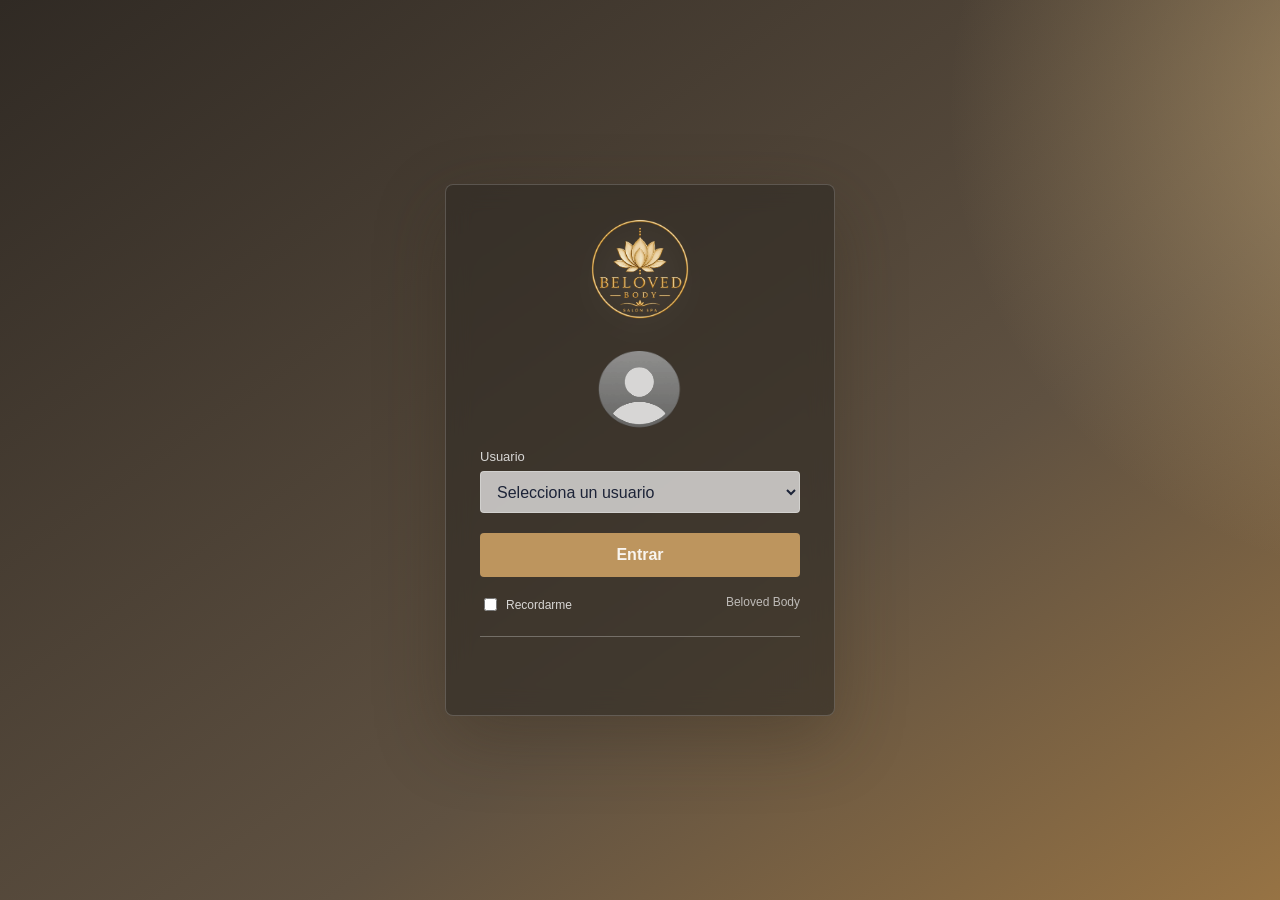
==== commit 2109efef: "Add files via upload" ====
--- a/index.html
+++ b/index.html
@@ -1,108 +1,101 @@
-<!DOCTYPE html>
+﻿<!DOCTYPE html>
 <html lang="es">
 <head>
   <meta charset="UTF-8">
-  <meta name="viewport" content="width=device-width, initial-scale=1.0">
-  <title>Nuez de Avellana | Inventario</title>
-<link rel="stylesheet" href="style.css?v=escaner-compras-20261005">
+  <meta name="viewport" content="width=device-width, initial-scale=1, maximum-scale=1, user-scalable=no">
+  <meta name="theme-color" content="#856537">
+  <meta name="facebook-domain-verification" content="v8hqwmgv880lox4raxlxnfjjf2fx7w">
+  <meta name="mobile-web-app-capable" content="yes">
+  <meta name="apple-mobile-web-app-capable" content="yes">
+  <meta name="apple-mobile-web-app-status-bar-style" content="default">
+  <meta name="apple-mobile-web-app-title" content="Beloved Body">
+  <title>Beloved Body | Agenda</title>
+  <link rel="manifest" href="manifest.webmanifest">
+  <link rel="icon" type="image/png" sizes="192x192" href="assets/beloved-body-icon-192.png">
+  <link rel="apple-touch-icon" href="assets/beloved-body-icon-192.png">
+  <link rel="stylesheet" href="style.css?v=20261005-metas-39">
 </head>
 <body>
-  <div class="login" id="pantallaLogin">
-    <nav class="login-nav">
-      <div class="logo">
-        <img class="logo-foto" src="avellana.svg" alt="Nuez de avellana">
-        <span>Nuez de Avellana</span>
+  <div id="introAplicacion" class="app-intro" hidden aria-hidden="true">
+    <img src="assets/logo-beloved-body-transparent.png" alt="Beloved Body Salón Spa">
+  </div>
+
+  <section class="login" id="pantallaLogin">
+    <div class="login-card">
+      <img class="login-logo" src="assets/logo-beloved-body-transparent.png" alt="Beloved Body Salón Spa">
+      <img class="avatar-img" src="assets/user-icon-transparent.png" alt="">
+
+      <label for="usuario">Usuario</label>
+      <select id="usuario" onchange="usuarioSeleccionado()">
+        <option value="">Selecciona un usuario</option>
+      </select>
+
+      <div id="campoClave" class="campo-clave">
+        <label for="clave">Contraseña</label>
+        <input id="clave" type="password" placeholder="Contraseña" autocomplete="current-password" onkeydown="if(event.key === 'Enter') iniciarSesion()">
       </div>
-    </nav>
 
-    <section class="login-hero">
-      <div class="hero-texto">
-        <span class="etiqueta">Sistema de control interno</span>
-        <h1>Control de surtido para máquinas y contenedores.</h1>
-        <p>
-          Registra entradas, salidas por espiral, contenedores adicionales,
-          ajustes de reportes y existencias de Nuez de Avellana.
-        </p>
+      <button type="button" onclick="iniciarSesion()">Entrar</button>
+      <div class="login-options">
+        <label><input id="recordarme" type="checkbox"> Recordarme</label>
+        <span>Beloved Body</span>
+      </div>
+      <p class="error" id="mensaje"></p>
+    </div>
+  </section>
 
-        <div class="beneficios-linea">
-          <span>Inventario actualizado</span>
-          <span>Control de movimientos</span>
-          <span>Reportes claros</span>
+  <section id="sistema" class="app">
+    <aside class="sidebar">
+      <div class="brand">
+        <img src="assets/logo-beloved-body-transparent.png" alt="Beloved Body">
+        <div>
+          <strong>Beloved Body</strong>
+          <span id="rolActual">Agenda</span>
         </div>
       </div>
 
-      <div class="login-panel">
-        <div id="formLogin">
-          <h2>Bienvenido a Nuez de Avellana</h2>
-          <p class="subtexto">
-            Accede a tu cuenta para continuar gestionando tu inventario,
-            reportes, productos y movimientos.
-          </p>
-
-          <label for="usuario">Usuario</label>
-          <input type="text" id="usuario" placeholder="Ingresa tu usuario" autocomplete="username">
-
-          <label for="clave">Contraseña</label>
-          <input type="password" id="clave" placeholder="Ingresa tu contraseña" autocomplete="current-password">
-
-          <button type="button" onclick="iniciarSesion()">Iniciar sesión</button>
-          <p class="error" id="mensaje"></p>
-        </div>
-      </div>
-    </section>
-  </div>
-
-  <div id="sistema">
-    <aside class="sidebar">
-      <div class="sidebar-logo">
-        <img class="logo-foto" src="avellana.svg" alt="Nuez de avellana">
-        <div>
-          <strong>Nuez de Avellana</strong>
-          <span>Inventario</span>
-        </div>
-      </div>
-
-      <button type="button" onclick="mostrarInicio()"><img class="menu-foto" src="assets/icon-inicio.svg" alt=""><span>Inicio</span></button>
-      <button type="button" onclick="mostrarInventario()"><img class="menu-foto" src="assets/icon-inventario.svg" alt=""><span>Inventario</span></button>
-      <button type="button" onclick="mostrarProductos()"><img class="menu-foto" src="assets/icon-productos.svg" alt=""><span>Productos</span></button>
-      <button type="button" data-menu="escanear" onclick="mostrarEscanerCompras()"><img class="menu-foto" src="assets/icon-movimientos.svg" alt=""><span>Escanear</span></button>
-      <button type="button" onclick="mostrarMovimientos()"><img class="menu-foto" src="assets/icon-movimientos.svg" alt=""><span>Movimientos</span></button>
-      <button type="button" data-menu="reportes" onclick="mostrarPanelReportesAnalisis()"><img class="menu-foto" src="assets/icon-reportes.svg" alt=""><span>Reportes y análisis</span></button>
-      <button type="button" onclick="mostrarCierreMes()"><img class="menu-foto" src="assets/icon-cierre.svg" alt=""><span>Cierre de mes</span></button>
-      <button type="button" onclick="mostrarConfiguracion()"><img class="menu-foto" src="assets/icon-config.svg" alt=""><span>Configuración</span></button>
-
-      <button class="salir" type="button" onclick="cerrarSesion()"><img class="menu-foto" src="assets/icon-salir.svg" alt=""><span>Cerrar sesión</span></button>
+      <nav aria-label="Menu principal">
+        <button class="nav-activo" type="button" data-seccion="inicio" onclick="mostrarInicio()"><img class="menu-icon" src="assets/icons/inicio.png" alt="">Inicio</button>
+        <button type="button" data-seccion="estadisticas" onclick="mostrarEstadisticas()"><img class="menu-icon" src="assets/icons/estadisticas.png" alt="">Estadísticas</button>
+        <button type="button" data-seccion="metas" onclick="mostrarMetas()"><span class="meta-menu-icon" aria-hidden="true">◎</span>Metas</button>
+        <button type="button" data-seccion="servicios" onclick="mostrarServicios()"><img class="menu-icon" src="assets/icons/servicios.png" alt="">Servicios</button>
+        <button type="button" data-seccion="clientas" onclick="mostrarClientas()"><img class="menu-icon" src="assets/icons/personal.png" alt="">Clientas</button>
+        <button type="button" data-seccion="configuracion" onclick="mostrarConfiguracion()"><img class="menu-icon" src="assets/icons/configuracion.png" alt="">Configuración</button>
+        <button class="salir" type="button" onclick="cerrarSesion()"><img class="menu-icon" src="assets/icons/cerrar-sesion.png" alt="">Salir</button>
+      </nav>
     </aside>
 
-    <main class="dashboard">
-      <header class="dashboard-header">
+    <main class="main">
+      <header class="topbar">
         <div>
-          <span class="eyebrow">Panel operativo</span>
-          <h1>Control de inventario</h1>
-          <p>Productos, existencias, máquinas, ajustes y ventas en un solo sistema.</p>
+          <p>belovedbody.local/agenda</p>
+          <span class="premium">Agenda</span>
         </div>
+        <button id="botonInstalar" class="install-app-button" type="button" onclick="instalarAplicacion()" title="Instalar aplicación" aria-label="Instalar aplicación" hidden>Instalar</button>
+        <button type="button" onclick="mostrarServicios('personal')" title="Personal"><img src="assets/icons/personal.png" alt=""></button>
+        <button type="button" onclick="mostrarConfiguracion()" title="Configuración"><img src="assets/icons/configuracion.png" alt=""></button>
+        <button type="button" onclick="cerrarSesion()" title="Salir"><img src="assets/icons/cerrar-sesion.png" alt=""></button>
       </header>
 
-      <section id="contenido"></section>
+      <section id="contenido" class="content"></section>
     </main>
-  </div>
+  </section>
 
   <div id="mensajeGuardado" class="modal" role="status" aria-live="polite">
-    <div class="modal-contenido">
-      <h2 id="tituloMensaje">Guardado con éxito</h2>
+    <div class="modal-box">
+      <h2 id="tituloMensaje">Listo</h2>
       <p id="textoMensaje"></p>
     </div>
   </div>
 
-  <div id="modalProducto" class="modal">
-    <div class="modal-contenido modal-producto">
-      <div id="detalleProducto"></div>
-      <button class="boton-peligro" type="button" onclick="cerrarDetalleProducto()">Cerrar</button>
+  <div id="modalFormulario" class="modal">
+    <div class="modal-form">
+      <button class="modal-close" type="button" onclick="cerrarModalFormulario()">×</button>
+      <div id="modalContenido"></div>
     </div>
   </div>
 
-  <script src="https://cdn.jsdelivr.net/npm/@supabase/supabase-js@2"></script>
-<script src="config.js?v=escaner-compras-20261005"></script>
-<script src="script.js?v=escaner-compras-20261005"></script>
+  <script src="script.js?v=20261005-metas-39"></script>
 </body>
 </html>
+
--- a/style.css
+++ b/style.css
@@ -1,3480 +1,3481 @@
-:root {
-  --verde-950: #06130d;
-  --verde-900: #082015;
-  --verde-800: #123524;
-  --verde-700: #14532d;
-  --verde-600: #166534;
-  --verde-500: #16a34a;
-  --verde-300: #86efac;
-  --fondo: #f3f7f4;
-  --panel: #ffffff;
-  --linea: #dbe5dd;
-  --texto: #102018;
-  --muted: #64748b;
-  --rojo: #b42318;
-  --sombra: 0 18px 45px rgba(15, 23, 42, 0.12);
-}
-
-* {
-  box-sizing: border-box;
-}
-
-body {
-  margin: 0;
-  font-family: Arial, Helvetica, sans-serif;
-  background: var(--fondo);
-  color: var(--texto);
-}
-
-h1,
-h2,
-h3,
-p {
-  margin-top: 0;
-}
-
-button,
-input,
-select,
-textarea {
-  font: inherit;
-}
-
-button {
-  width: 100%;
-  padding: 13px;
-  margin-top: 18px;
-  border: none;
-  border-radius: 9px;
-  background: var(--verde-500);
-  color: white;
-  font-size: 15px;
-  cursor: pointer;
-}
-
-button:hover {
-  background: #15803d;
-}
-
-input,
-select,
-textarea {
-  width: 100%;
-  padding: 12px;
-  border-radius: 9px;
-  border: 1px solid rgba(148, 163, 184, 0.25);
-  background: rgba(15, 36, 25, 0.85);
-  color: white;
-}
-
-textarea {
-  min-height: 42px;
-  resize: vertical;
-}
-
-input::placeholder,
-textarea::placeholder {
-  color: #779284;
-}
-
+:root {
+  --navy: #302a24;
+  --violet: #856537;
+  --berry: #a77d45;
+  --rose: #bd955e;
+  --gold: #b88a49;
+  --sage: #6f7860;
+  --bg: #faf8f4;
+  --panel: #ffffff;
+  --line: #e9e1d5;
+  --text: #302a24;
+  --muted: #766f66;
+  --shadow: 0 14px 36px rgba(74, 58, 39, 0.09);
+}
+
+html,
+body {
+  width: 100%;
+  max-width: 100%;
+  overflow-x: hidden;
+  touch-action: pan-y;
+}
+
+img,
+canvas,
+video { max-width: 100%; }
+
+* {
+  box-sizing: border-box;
+}
+
+body {
+  margin: 0;
+  font-family: Arial, Helvetica, sans-serif;
+  color: var(--text);
+  background: var(--bg);
+}
+
+body.intro-activa { overflow: hidden; }
+
+.app-intro {
+  position: fixed;
+  inset: 0;
+  z-index: 9999;
+  display: grid;
+  place-content: center;
+  justify-items: center;
+  overflow: hidden;
+  background: #fff;
+  animation: intro-fondo 3.4s ease both;
+}
+
+.app-intro img {
+  position: relative;
+  z-index: 2;
+  width: min(82vw, 620px);
+  max-height: 42vh;
+  object-fit: contain;
+  animation: intro-logo 3.4s cubic-bezier(.2,.72,.22,1) both;
+}
+
+.app-intro.intro-saliendo { pointer-events: none; }
+
+@keyframes intro-logo {
+  0% { opacity: 0; transform: scale(.82); }
+  22% { opacity: 1; transform: scale(1); }
+  68% { opacity: 1; transform: scale(1.06); }
+  100% { opacity: 0; transform: scale(7); }
+}
+
+@keyframes intro-fondo {
+  0%, 78% { opacity: 1; }
+  100% { opacity: 0; }
+}
+
+@media (prefers-reduced-motion: reduce) {
+  .app-intro, .app-intro img { animation-duration: .8s; }
+}
+
+button,
+input,
+select {
+  font: inherit;
+}
+
+input[readonly] {
+  background: #f2f4f7;
+  color: #5e6674;
+  cursor: not-allowed;
+}
+
+body.modo-oscuro input[readonly] {
+  background: #242937;
+  color: #c8ceda;
+}
+
+button {
+  border: 0;
+  cursor: pointer;
+}
+
+[hidden] { display: none !important; }
+
 .login {
   min-height: 100vh;
+  display: grid;
+  place-items: center;
+  padding: 22px;
   background:
-    radial-gradient(circle at 12% 18%, rgba(34, 197, 94, 0.38), transparent 24%),
-    radial-gradient(circle at 88% 26%, rgba(20, 184, 166, 0.28), transparent 22%),
-    radial-gradient(circle at 58% 86%, rgba(132, 204, 22, 0.20), transparent 26%),
-    radial-gradient(circle at 30% 72%, rgba(21, 128, 61, 0.22), transparent 20%),
-    linear-gradient(135deg, var(--verde-950), var(--verde-900) 55%, #102a1d);
-  background-size: 180% 180%, 170% 170%, 160% 160%, 150% 150%, 100% 100%;
-  animation: fondoLoginMovimiento 8s ease-in-out infinite alternate;
+    radial-gradient(circle at 74% 8%, rgba(213, 180, 124, 0.55), transparent 25%),
+    linear-gradient(145deg, #302a24, #5f5141 42%, #a77d45 74%, #ead8bd);
+  background-size: 150% 150%;
+  animation: moverFondo 8s ease-in-out infinite alternate;
+}
+
+@keyframes moverFondo {
+  from { background-position: 0% 35%; }
+  to { background-position: 100% 65%; }
+}
+
+.login-card {
+  width: min(390px, 100%);
+  padding: 28px 34px 26px;
+  border-radius: 8px;
+  background: rgba(48, 42, 36, 0.62);
+  border: 1px solid rgba(255, 255, 255, 0.18);
+  box-shadow: 0 24px 70px rgba(48, 38, 25, 0.32);
+  backdrop-filter: blur(12px);
   color: white;
-  padding: 24px 54px;
+  animation: subir 650ms ease both;
+}
+
+@keyframes subir {
+  from { opacity: 0; transform: translateY(18px); }
+  to { opacity: 1; transform: translateY(0); }
+}
+
+.login-logo {
+  width: 100%;
+  height: 112px;
+  object-fit: contain;
+  padding: 0;
+  margin-bottom: 16px;
+  border-radius: 6px;
+  background: transparent;
+  filter: drop-shadow(0 12px 22px rgba(255, 255, 255, 0.12));
+  opacity: 0.94;
+}
+
+.avatar-img {
+  width: 86px;
+  height: 86px;
+  margin: 0 auto 18px;
+  display: block;
+  border-radius: 50%;
+  opacity: 0.9;
+  filter: brightness(1.45) contrast(0.82);
+}
+
+.login-card label {
+  display: block;
+  margin: 12px 0 7px;
+  color: rgba(255, 255, 255, 0.8);
+  font-size: 13px;
+}
+
+.login-card select,
+.login-card input[type="password"] {
+  width: 100%;
+  height: 42px;
+  padding: 0 12px;
+  border-radius: 4px;
+  border: 1px solid rgba(255, 255, 255, 0.28);
+  background: rgba(255, 255, 255, 0.68);
+  color: #1d2438;
+  outline: none;
+}
+
+.campo-clave {
+  display: none;
+}
+
+.login-card button {
+  width: 100%;
+  height: 44px;
+  margin-top: 20px;
+  border-radius: 4px;
+  background: var(--rose);
+  color: rgba(255, 255, 255, 0.9);
+  font-weight: 700;
+  transition: transform 0.2s ease, background 0.2s ease;
+}
+
+.login-card button:hover {
+  background: #c39a66;
+  transform: translateY(-1px);
+}
+
+.login-options {
+  display: flex;
+  justify-content: space-between;
+  gap: 14px;
+  margin-top: 18px;
+  padding-bottom: 22px;
+  border-bottom: 1px solid rgba(255, 255, 255, 0.28);
+  color: rgba(255, 255, 255, 0.66);
+  font-size: 12px;
+}
+
+.login-options label {
+  display: flex;
+  align-items: center;
+  gap: 6px;
+  margin: 0;
+  font-size: 12px;
+}
+
+.error {
+  min-height: 20px;
+  color: #ffd6de;
+  text-align: center;
+}
+
+.app {
+  min-height: 100vh;
+  display: none;
+}
+
+.sidebar {
+  width: 286px;
+  min-height: 100vh;
+  padding: 18px 16px;
+  position: fixed;
+  inset: 0 auto 0 0;
+  background: #ffffff;
+  border-right: 1px solid var(--line);
+  box-shadow: 1px 0 14px rgba(26, 33, 52, 0.04);
+  z-index: 5;
+}
+
+.brand {
+  display: flex;
+  align-items: center;
+  gap: 12px;
+  padding-bottom: 18px;
+  margin-bottom: 12px;
+  border-bottom: 1px solid #f0f2f6;
+}
+
+.brand img {
+  width: 74px;
+  height: 52px;
+  border-radius: 6px;
+  object-fit: contain;
+  background: transparent;
+}
+
+.brand strong {
+  display: block;
+  color: #3f2b1d;
+  font-size: 18px;
+}
+
+.brand span {
+  color: #596171;
+  font-size: 13px;
+}
+
+.sidebar button {
+  width: 100%;
+  min-height: 48px;
+  margin-top: 8px;
+  padding: 0 16px;
+  display: flex;
+  align-items: center;
+  gap: 12px;
+  border-radius: 8px;
+  background: transparent;
+  color: #6e7789;
+  text-align: left;
+  font-weight: 700;
+  transition: background 0.2s ease, color 0.2s ease, transform 0.2s ease;
+}
+
+.nav-icon,
+.top-icon {
   position: relative;
+  display: inline-block;
+  width: 22px;
+  height: 22px;
+  flex: 0 0 22px;
+}
+
+.nav-icon::before,
+.nav-icon::after,
+.top-icon::before,
+.top-icon::after {
+  content: "";
+  position: absolute;
+  box-sizing: border-box;
+}
+
+.inicio-icon::before {
+  width: 16px;
+  height: 13px;
+  left: 3px;
+  top: 7px;
+  border: 2px solid currentColor;
+  border-top: 0;
+  border-radius: 2px;
+}
+
+.inicio-icon::after {
+  width: 13px;
+  height: 13px;
+  left: 4px;
+  top: 2px;
+  border-left: 2px solid currentColor;
+  border-top: 2px solid currentColor;
+  transform: rotate(45deg);
+}
+
+.stats-icon::before {
+  width: 4px;
+  height: 13px;
+  left: 3px;
+  bottom: 3px;
+  background: currentColor;
+  border-radius: 2px;
+  box-shadow: 7px -5px 0 currentColor, 14px -9px 0 currentColor;
+}
+
+.services-icon::before {
+  width: 16px;
+  height: 16px;
+  left: 3px;
+  top: 3px;
+  border: 2px solid currentColor;
+  border-radius: 50%;
+}
+
+.services-icon::after {
+  width: 6px;
+  height: 6px;
+  left: 8px;
+  top: 8px;
+  background: currentColor;
+  border-radius: 50%;
+}
+
+.settings-icon::before,
+.gear-top::before {
+  width: 16px;
+  height: 16px;
+  left: 3px;
+  top: 3px;
+  border: 2px solid currentColor;
+  border-radius: 50%;
+}
+
+.settings-icon::after,
+.gear-top::after {
+  width: 6px;
+  height: 6px;
+  left: 8px;
+  top: 8px;
+  background: currentColor;
+  border-radius: 50%;
+}
+
+.exit-icon::before,
+.exit-top::before {
+  width: 15px;
+  height: 12px;
+  left: 2px;
+  top: 5px;
+  border: 2px solid currentColor;
+  border-right: 0;
+  border-radius: 2px;
+}
+
+.exit-icon::after,
+.exit-top::after {
+  width: 9px;
+  height: 9px;
+  right: 1px;
+  top: 6px;
+  border-top: 2px solid currentColor;
+  border-right: 2px solid currentColor;
+  transform: rotate(45deg);
+}
+
+.user-top::before {
+  width: 8px;
+  height: 8px;
+  left: 7px;
+  top: 3px;
+  border: 2px solid currentColor;
+  border-radius: 50%;
+}
+
+.user-top::after {
+  width: 16px;
+  height: 9px;
+  left: 3px;
+  bottom: 2px;
+  border: 2px solid currentColor;
+  border-radius: 12px 12px 4px 4px;
+}
+
+.sidebar button:hover {
+  background: #f7edf2;
+  color: var(--berry);
+  transform: translateX(2px);
+}
+
+.sidebar button.nav-activo {
+  background: linear-gradient(135deg, #a77d45, #9a7440);
+  color: #ffffff;
+  box-shadow: 0 12px 24px rgba(93, 85, 216, 0.22);
+}
+
+.sidebar .salir {
+  margin-top: 26px;
+  color: #b42318;
+  background: #fff4f4;
+}
+
+.main {
+  width: calc(100% - 286px);
+  min-height: 100vh;
+  margin-left: 286px;
+}
+
+.topbar {
+  height: 68px;
+  display: flex;
+  align-items: center;
+  justify-content: flex-end;
+  gap: 14px;
+  padding: 0 28px;
+  background: #ffffff;
+  border-bottom: 1px solid var(--line);
+}
+
+.topbar p {
+  margin: 0;
+  color: #566073;
+  font-weight: 700;
+  text-align: right;
+}
+
+.premium {
+  display: inline-block;
+  margin-top: 3px;
+  padding: 4px 10px;
+  border-radius: 7px;
+  background: #fff7e5;
+  color: #b7791f;
+  font-size: 12px;
+  font-weight: 700;
+}
+
+.topbar button {
+  width: 38px;
+  height: 38px;
+  border-radius: 8px;
+  background: #ffffff;
+  border: 1px solid var(--line);
+  color: #9a7440;
+  box-shadow: 0 6px 16px rgba(19, 25, 45, 0.05);
+}
+
+.topbar .install-app-button {
+  width: auto;
+  min-width: 92px;
+  padding: 0 14px;
+  background: linear-gradient(135deg, #856537, #a77d45);
+  color: #fff;
+  font-size: 13px;
+  font-weight: 800;
+  box-shadow: 0 8px 18px rgba(82, 45, 99, 0.2);
+}
+
+.topbar button span {
+  color: inherit;
+}
+
+.content {
+  padding: 34px;
+}
+
+.kpi-grid {
+  display: grid;
+  grid-template-columns: repeat(4, minmax(190px, 1fr));
+  gap: 22px;
+  margin-bottom: 28px;
+}
+
+.kpi,
+.panel {
+  background: var(--panel);
+  border: 1px solid var(--line);
+  border-radius: 10px;
+  box-shadow: var(--shadow);
+}
+
+.kpi {
+  min-height: 132px;
+  padding: 26px;
+  display: flex;
+  justify-content: space-between;
+  gap: 18px;
+  animation: aparecer 480ms ease both;
+}
+
+.kpi-action { cursor: pointer; }
+.kpi-action:focus-visible { outline: 3px solid #b88a49; outline-offset: 3px; }
+.kpi-action:active { transform: translateY(1px); }
+
+.today-list { display: grid; gap: 10px; padding: 18px 22px; }
+.today-item {
+  width: 100%;
+  display: grid;
+  grid-template-columns: 64px minmax(0, 1fr) auto;
+  align-items: center;
+  gap: 12px;
+  padding: 14px;
+  text-align: left;
+  color: var(--navy);
+  background: #fff;
+  border: 1px solid var(--line);
+  border-radius: 8px;
+}
+.today-item time { font-weight: 800; color: #856537; }
+.today-item span { min-width: 0; display: grid; gap: 3px; }
+.today-item small { overflow: hidden; color: var(--muted); text-overflow: ellipsis; white-space: nowrap; }
+.empty-summary { display: grid; gap: 6px; padding: 28px 18px; text-align: center; color: var(--muted); }
+.empty-summary strong { color: var(--navy); }
+
+.cancellation-list { display: grid; gap: 10px; margin-top: 16px; }
+.cancellation-item {
+  display: grid;
+  grid-template-columns: minmax(150px, 1.3fr) minmax(150px, 1fr) minmax(120px, .8fr) auto;
+  align-items: center;
+  gap: 14px;
+  padding: 14px;
+  background: rgba(255,255,255,.72);
+  border: 1px solid #eadde4;
+  border-radius: 8px;
+}
+.cancellation-item > div { min-width: 0; display: grid; gap: 4px; }
+.cancellation-item span,
+.cancellation-item small { overflow: hidden; color: var(--muted); text-overflow: ellipsis; white-space: nowrap; }
+.cancellation-item b { overflow-wrap: anywhere; }
+.cancellation-item .whatsapp-action { min-height: 42px; padding: 0 16px; }
+body.modo-oscuro .today-item,
+body.modo-oscuro .cancellation-item { color: #f6f1e8; background: #251c2b; border-color: #4a3b50; }
+body.modo-oscuro .empty-summary strong { color: #fff; }
+
+@keyframes aparecer {
+  from { opacity: 0; transform: translateY(10px); }
+  to { opacity: 1; transform: translateY(0); }
+}
+
+.kpi span {
+  color: #596171;
+  font-weight: 700;
+}
+
+.kpi strong {
+  display: block;
+  margin-top: 30px;
+  color: #0f172a;
+  font-size: 32px;
+}
+
+.kpi p {
+  margin: 12px 0 0;
+  color: #596171;
+}
+
+.kpi i {
+  width: 36px;
+  height: 36px;
+  display: grid;
+  place-items: center;
+  border-radius: 8px;
+  background: #f4ecdf;
+  color: #9a7440;
+  font-style: normal;
+  font-weight: 800;
+}
+
+.kpi.dorado i {
+  background: #fff2d8;
+  color: var(--gold);
+}
+
+.kpi.verde i {
+  background: #e9faef;
+  color: #38a169;
+}
+
+.panel {
+  padding: 24px;
+  margin-bottom: 28px;
   overflow: hidden;
 }
 
-.login::before,
-.login::after {
+.panel.soft {
+  background: #fff9fc;
+  border-color: #f4e7ed;
+}
+
+.panel h2 {
+  margin: 0 0 12px;
+  color: #22283a;
+  font-size: 22px;
+}
+
+.panel p {
+  color: #4f596a;
+}
+
+table {
+  width: 100%;
+  border-collapse: collapse;
+  margin-top: 18px;
+}
+
+th,
+td {
+  padding: 15px 14px;
+  border-bottom: 1px solid #edf0f5;
+  text-align: left;
+}
+
+th {
+  background: #fbfcfe;
+  color: #2c3347;
+}
+
+.vacio {
+  text-align: center;
+  color: #4f596a;
+}
+
+.agenda-grid {
+  display: grid;
+  grid-template-columns: minmax(520px, 1.25fr) minmax(320px, 0.75fr);
+  gap: 28px;
+}
+
+.section-head {
+  display: flex;
+  align-items: center;
+  gap: 12px;
+  margin-bottom: 18px;
+}
+
+.section-head h2 {
+  margin: 0;
+}
+
+.section-head button {
+  width: 36px;
+  height: 36px;
+  border-radius: 8px;
+  background: #ffffff;
+  border: 1px solid var(--line);
+  color: var(--berry);
+  font-size: 22px;
+}
+
+.section-head input {
+  margin-left: auto;
+}
+
+.form-grid {
+  display: grid;
+  grid-template-columns: repeat(4, minmax(130px, 1fr));
+  gap: 12px;
+  margin-bottom: 18px;
+}
+
+.form-grid input,
+.form-grid select {
+  min-height: 42px;
+  padding: 0 12px;
+  border: 1px solid #dbe1ea;
+  border-radius: 8px;
+  background: #ffffff;
+  color: #1f2937;
+}
+
+.form-grid button,
+.servicio-item button,
+.acciones-cita button,
+table button {
+  min-height: 40px;
+  padding: 0 12px;
+  border-radius: 8px;
+  background: var(--rose);
+  color: white;
+  font-weight: 700;
+}
+
+.timeline {
+  display: grid;
+  gap: 12px;
+}
+
+.cita {
+  display: grid;
+  grid-template-columns: 70px 1fr auto;
+  gap: 16px;
+  align-items: center;
+  padding: 15px;
+  border-radius: 10px;
+  background: #ffffff;
+  border: 1px solid #edf0f5;
+}
+
+.cita time {
+  color: var(--berry);
+  font-weight: 800;
+}
+
+.cita strong,
+.cita span,
+.cita small {
+  display: block;
+}
+
+.cita span {
+  color: #4f596a;
+  margin-top: 4px;
+}
+
+.cita small {
+  color: var(--gold);
+  margin-top: 4px;
+}
+
+.cita.cancelada {
+  opacity: 0.62;
+}
+
+.acciones-cita {
+  display: flex;
+  gap: 8px;
+}
+
+.acciones-cita button:nth-child(2),
+.acciones-cita button:nth-child(3),
+table button {
+  background: #fff0f3;
+  color: #a77d45;
+}
+
+.foto-grid {
+  display: grid;
+  grid-template-columns: repeat(2, minmax(130px, 1fr));
+  gap: 14px;
+}
+
+.foto-card {
+  min-height: 142px;
+  padding: 16px;
+  display: flex;
+  flex-direction: column;
+  justify-content: flex-end;
+  align-items: flex-start;
+  border-radius: 10px;
+  color: #ffffff;
+  overflow: hidden;
+  position: relative;
+  text-align: left;
+  transition: transform 0.25s ease, box-shadow 0.25s ease;
+}
+
+.foto-card::before {
   content: "";
-  position: fixed;
-  width: 260px;
-  height: 260px;
-  border-radius: 50%;
-  pointer-events: none;
-  filter: blur(4px);
-  opacity: 0.34;
-  z-index: 0;
-}
-
-.login::before {
-  left: 8%;
-  top: 18%;
-  background: radial-gradient(circle, rgba(34, 197, 94, 0.75), rgba(34, 197, 94, 0));
-  animation: bolaLoginUno 10s ease-in-out infinite alternate;
-}
-
-.login::after {
-  right: 12%;
-  bottom: 10%;
-  background: radial-gradient(circle, rgba(20, 184, 166, 0.66), rgba(20, 184, 166, 0));
-  animation: bolaLoginDos 12s ease-in-out infinite alternate;
-}
-
-.login > * {
+  position: absolute;
+  inset: 0;
+  background:
+    radial-gradient(circle at 25% 20%, rgba(255, 255, 255, 0.35), transparent 25%),
+    linear-gradient(135deg, rgba(255,255,255,0.1), rgba(0,0,0,0.2));
+  animation: brillo 4s ease-in-out infinite alternate;
+}
+
+@keyframes brillo {
+  from { transform: translateX(-6px); }
+  to { transform: translateX(8px); }
+}
+
+.foto-card:hover {
+  transform: translateY(-4px);
+  box-shadow: 0 18px 32px rgba(31, 41, 55, 0.16);
+}
+
+.foto-card span,
+.foto-card small {
   position: relative;
   z-index: 1;
 }
 
-@keyframes fondoLoginMovimiento {
-  0% {
-    background-position: 0% 0%, 100% 20%, 40% 90%, 20% 70%, center;
-  }
-
-  50% {
-    background-position: 46% 18%, 58% 72%, 78% 45%, 62% 24%, center;
-  }
-
-  100% {
-    background-position: 92% 58%, 18% 82%, 8% 18%, 90% 72%, center;
-  }
-}
-
-@keyframes bolaLoginUno {
-  0% {
-    transform: translate3d(-20px, 0, 0) scale(0.9);
-  }
-
-  50% {
-    transform: translate3d(180px, 90px, 0) scale(1.18);
-  }
-
-  100% {
-    transform: translate3d(420px, -35px, 0) scale(0.98);
-  }
-}
-
-@keyframes bolaLoginDos {
-  0% {
-    transform: translate3d(0, 0, 0) scale(1);
-  }
-
-  50% {
-    transform: translate3d(-220px, -120px, 0) scale(1.22);
-  }
-
-  100% {
-    transform: translate3d(-460px, 45px, 0) scale(0.95);
-  }
-}
-
-.login-nav {
-  display: flex;
-  align-items: center;
-  justify-content: space-between;
-  gap: 24px;
-}
-
-.logo,
-.sidebar-logo {
-  display: flex;
-  align-items: center;
-  gap: 10px;
-}
-
-.logo {
-  font-weight: bold;
+.foto-card span {
   font-size: 20px;
-  color: #f8fff9;
-  text-shadow: 0 1px 10px rgba(0, 0, 0, 0.28);
-}
-
-.logo-icono {
-  width: 34px;
-  height: 34px;
+  font-weight: 800;
+}
+
+.foto-card small {
+  margin-top: 6px;
+  opacity: 1;
+  color: rgba(255, 255, 255, 0.92);
+}
+
+.rosa {
+  background: linear-gradient(135deg, #a77d45, #d5b47c);
+}
+
+.dorado {
+  background: linear-gradient(135deg, #b7791f, #e7b35f);
+}
+
+.uva {
+  background: linear-gradient(135deg, #4b4036, #856537);
+}
+
+.verde {
+  background: linear-gradient(135deg, #748155, #b6bc8b);
+}
+
+.servicios-lista {
+  display: grid;
+  grid-template-columns: repeat(auto-fill, minmax(220px, 1fr));
+  gap: 14px;
+}
+
+.servicio-item {
+  min-height: 118px;
+  padding: 18px;
+  display: grid;
+  gap: 8px;
   border-radius: 10px;
-  display: grid;
-  place-items: center;
-  background: linear-gradient(135deg, #22c55e, #0f766e);
-  color: white;
-  font-weight: bold;
-}
-
-.logo-foto {
+  color: #ffffff;
+}
+
+.extra-grid {
+  display: grid;
+  grid-template-columns: repeat(3, minmax(180px, 1fr));
+  gap: 16px;
+}
+
+.extra-grid article,
+.suscripcion {
+  padding: 24px;
+  border-radius: 10px;
+  background: linear-gradient(135deg, #fff7ea, #fff);
+  border: 1px solid #f4e4c8;
+}
+
+.suscripcion strong {
+  display: inline-block;
+  padding: 8px 14px;
+  border-radius: 8px;
+  background: #fff1d6;
+  color: #9d6417;
+}
+
+.solo-ver {
+  padding: 14px;
+  border-radius: 8px;
+  background: #fff7e8;
+  color: #9d6417;
+  font-weight: 700;
+}
+
+.modo-solo-ver .acciones-cita,
+.modo-solo-ver form {
+  display: none;
+}
+
+.modal {
+  position: fixed;
+  inset: 0;
+  display: none;
+  place-items: center;
+  background: rgba(17, 24, 39, 0.35);
+  z-index: 20;
+}
+
+#modalFormulario {
+  z-index: 30;
+}
+
+#mensajeGuardado {
+  z-index: 80;
+  place-items: start center;
+  padding: max(20px, env(safe-area-inset-top)) 16px 16px;
+  background: transparent;
+  pointer-events: none;
+}
+
+#mensajeGuardado .modal-box {
+  pointer-events: auto;
+  box-shadow: 0 18px 55px rgba(17, 24, 39, 0.28);
+}
+
+.modal-stack .campo-error {
+  border-color: #dc264d !important;
+  box-shadow: 0 0 0 3px rgba(220, 38, 77, 0.14) !important;
+  background: #fff7f8;
+}
+
+.modal-box {
+  width: min(420px, calc(100% - 32px));
+  padding: 28px;
+  border-radius: 12px;
+  background: #ffffff;
+  border: 1px solid var(--line);
+  box-shadow: var(--shadow);
+  text-align: center;
+}
+
+.modal-box h2 {
+  margin: 0 0 8px;
+  color: var(--berry);
+}
+
+.modal-box p {
+  margin: 0;
+  color: var(--muted);
+}
+
+.modal.ok .modal-box {
+  border-color: #a7f3d0;
+  background: linear-gradient(180deg, #f0fdf4, #ffffff);
+}
+
+.modal.ok .modal-box h2 {
+  color: #138a5a;
+}
+
+.modal.alerta .modal-box {
+  border-color: #fed7aa;
+  background: linear-gradient(180deg, #fff7ed, #ffffff);
+}
+
+.modal.alerta .modal-box h2 {
+  color: #b45309;
+}
+
+.primary-action {
+  min-height: 42px;
+  padding: 0 18px;
+  border-radius: 8px;
+  background: linear-gradient(135deg, #a77d45, #9a7440) !important;
+  color: #ffffff !important;
+  font-weight: 800;
+  box-shadow: 0 10px 22px rgba(93, 85, 216, 0.2);
+}
+
+.danger-action,
+.trash {
+  background: #fff0f3 !important;
+  color: #c42245 !important;
+}
+
+.calendario-panel {
+  padding: 0;
+}
+
+.calendario-head {
+  padding: 22px 24px;
+  margin: 0;
+  border-bottom: 1px solid var(--line);
+  display: grid;
+  grid-template-columns: 40px minmax(170px, auto) 40px minmax(180px, 260px) minmax(140px, auto);
+  justify-content: center;
+  align-items: center;
+  gap: 12px;
+}
+
+.calendario-head h2 {
+  min-width: 0;
+  text-transform: capitalize;
+  text-align: center;
+  white-space: nowrap;
+}
+
+.calendario-head input {
+  width: 100%;
+  margin-left: 0;
+}
+
+.calendario-head .primary-action {
+  width: 100%;
+  min-width: 0;
+  white-space: normal;
+  line-height: 1.15;
+  padding: 8px 14px;
+}
+
+.calendar-weekdays {
+  display: grid;
+  grid-template-columns: repeat(7, 1fr);
+  background: #fbfcfe;
+  border-bottom: 1px solid var(--line);
+}
+
+.calendar-weekdays span {
+  padding: 14px;
+  color: #596171;
+  font-weight: 800;
+  text-align: center;
+}
+
+.calendar-grid {
+  display: grid;
+  grid-template-columns: repeat(7, minmax(120px, 1fr));
+}
+
+.cal-cell {
+  min-height: 142px;
+  padding: 10px;
+  border-right: 1px solid #edf0f5;
+  border-bottom: 1px solid #edf0f5;
+  background: #ffffff;
+}
+
+.cal-cell.hoy {
+  background: #fff8fb;
+  box-shadow: inset 0 0 0 2px #f6c8d7;
+}
+
+.cal-empty {
+  background: #fafbfc;
+}
+
+.cal-day {
+  display: flex;
+  justify-content: space-between;
+  align-items: center;
+  margin-bottom: 8px;
+}
+
+.cal-day strong {
+  color: #202538;
+}
+
+.cal-day button {
+  width: 26px;
+  height: 26px;
+  border-radius: 8px;
+  background: #f6f1e8;
+  color: #856537;
+  font-weight: 900;
+}
+
+.cal-citas {
+  display: grid;
+  gap: 6px;
+}
+
+.cal-cita {
+  width: 100%;
+  padding: 7px 8px;
+  border-radius: 8px;
+  background: #f7edf2;
+  color: #8f244d;
+  text-align: left;
+  font-size: 12px;
+  font-weight: 800;
+}
+
+.cal-cita span,
+.cal-cita small,
+.cal-cita em {
+  display: block;
+}
+
+.cal-cita span {
+  color: #856537;
+}
+
+.cal-cita small {
+  color: #596171;
+  font-weight: 700;
+}
+
+.cal-cita em {
+  margin-top: 4px;
+  font-size: 10px;
+  font-style: normal;
+  line-height: 1.25;
+}
+
+.cal-cita.cita-rojo {
+  background: #fff0f3;
+  color: #b31d3d;
+  box-shadow: inset 3px 0 #db3658;
+}
+
+.cal-cita.cita-amarillo {
+  background: #fff8dc;
+  color: #8a6200;
+  box-shadow: inset 3px 0 #e5b82e;
+}
+
+.cal-cita.cita-verde {
+  background: #eafaf3;
+  color: #167854;
+  box-shadow: inset 3px 0 #32ad7e;
+}
+
+.modal-form {
+  position: relative;
+  width: min(860px, calc(100% - 28px));
+  max-height: calc(100vh - 36px);
+  overflow-y: auto;
+  overflow-x: hidden;
+  background: #ffffff;
+  border-radius: 10px;
+  box-shadow: 0 24px 80px rgba(17, 24, 39, 0.28);
+}
+
+.modal-form h2 {
+  margin: 0;
+  padding: 24px 32px;
+  border-bottom: 1px solid var(--line);
+  color: #151928;
+}
+
+.modal-close {
+  position: absolute;
+  right: 20px;
+  top: 18px;
   width: 38px;
   height: 38px;
+  border-radius: 50%;
+  background: transparent;
+  color: #6b7280;
+  font-size: 28px;
+}
+
+.modal-stack {
+  display: grid;
+  gap: 12px;
+  padding: 28px 32px;
+  min-width: 0;
+}
+
+.modal-stack label,
+.modal-stack h3 {
+  color: #252b3b;
+  font-weight: 800;
+}
+
+.modal-stack input,
+.modal-stack textarea,
+.modal-stack select {
+  width: 100%;
+  max-width: 100%;
+  min-width: 0;
+  min-height: 48px;
+  padding: 0 16px;
+  border: 1px solid #e3e7ee;
+  border-radius: 10px;
+  background: #ffffff;
+  color: #1f2937;
+}
+
+.modal-stack textarea {
+  min-height: 92px;
+  padding-top: 12px;
+  resize: vertical;
+}
+
+.modal-stack small,
+.texto-suave {
+  color: #6b7280;
+}
+
+.input-addon {
+  display: grid;
+  grid-template-columns: auto 1fr auto;
+  align-items: center;
+  border: 1px solid #e3e7ee;
+  border-radius: 10px;
+  overflow: hidden;
+}
+
+.input-addon input {
+  border: 0;
+  border-radius: 0;
+}
+
+.input-addon span {
+  padding: 0 16px;
+  color: #4b5563;
+  background: #f8fafc;
+  align-self: stretch;
+  display: grid;
+  place-items: center;
+}
+
+.check-line {
+  display: flex;
+  align-items: center;
+  gap: 10px;
+  font-weight: 700 !important;
+}
+
+.check-line input {
+  width: 18px;
+  min-height: 18px;
+}
+
+.check-grid {
+  display: grid;
+  gap: 8px;
+}
+
+.horarios-box {
+  padding: 18px;
+  border: 1px solid #edf0f5;
   border-radius: 12px;
-  object-fit: cover;
-  display: block;
-  box-shadow: 0 8px 20px rgba(6, 19, 13, 0.24);
-}
-
-.nav-btn {
-  width: auto;
-  margin: 0;
-  background: transparent;
-  border: 1px solid #315744;
-}
-
-.login-hero {
-  min-height: calc(100vh - 90px);
-  display: grid;
-  grid-template-columns: 1.1fr 0.9fr;
-  align-items: center;
-  gap: 56px;
-}
-
-.hero-texto {
-  max-width: 680px;
-}
-
-.etiqueta,
-.eyebrow {
-  display: inline-block;
-  padding: 8px 14px;
-  border-radius: 999px;
-  color: #bbf7d0;
-  background: rgba(34, 197, 94, 0.12);
-  border: 1px solid rgba(34, 197, 94, 0.25);
-  font-size: 14px;
-  margin-bottom: 18px;
-}
-
-.hero-texto h1 {
-  font-size: 58px;
-  line-height: 1.05;
-  margin: 0 0 20px;
-}
-
-.hero-texto p {
-  max-width: 560px;
-  color: #cfe7d8;
-  line-height: 1.6;
-  font-size: 17px;
-}
-
-.hero-botones {
-  display: flex;
-  gap: 14px;
-  margin-top: 28px;
-}
-
-.hero-botones button {
-  width: auto;
-  min-width: 150px;
-}
-
-.boton-secundario {
+}
+
+.horario-row {
+  display: grid;
+  gap: 8px;
+  margin-bottom: 18px;
+}
+
+.horario-row > div {
+  display: grid;
+  gap: 8px;
+}
+
+.horario-intervalo {
+  display: grid;
+  grid-template-columns: minmax(110px, 1fr) auto minmax(110px, 1fr) 34px;
+  align-items: center;
+  gap: 10px;
+}
+
+.horario-row .add-schedule {
+  width: max-content;
+  height: auto;
+  padding: 7px 0;
+  border: 0;
   background: transparent;
-  border: 1px solid #3d6b50;
-  color: #e8fff0;
-}
-
-.boton-secundario:hover {
-  background: rgba(34, 197, 94, 0.12);
-}
-
-#contenido .boton-secundario,
-.modal-contenido .boton-secundario {
-  color: var(--verde-800);
-  background: #f8fafc;
-  border-color: #b7c8bd;
-}
-
-#contenido .boton-secundario:hover,
-.modal-contenido .boton-secundario:hover {
-  background: #eaf5ee;
-}
-
-.beneficios-linea {
-  display: flex;
-  gap: 18px;
-  flex-wrap: wrap;
-  margin-top: 38px;
-  color: #d9fbe7;
-  font-size: 14px;
-}
-
-.beneficios-linea span {
-  padding-left: 16px;
-  position: relative;
-}
-
-.beneficios-linea span::before {
-  content: "";
-  width: 7px;
-  height: 7px;
-  background: #22c55e;
-  border-radius: 50%;
-  position: absolute;
-  left: 0;
-  top: 5px;
-}
-
-.login-panel {
-  background: rgba(8, 23, 16, 0.82);
-  border: 1px solid rgba(148, 163, 184, 0.22);
-  border-radius: 18px;
-  padding: 34px;
-  box-shadow: 0 24px 70px rgba(0, 0, 0, 0.35);
-  backdrop-filter: blur(14px);
-}
-
-.tabs {
-  display: flex;
-  gap: 10px;
-  margin-bottom: 30px;
-  border-bottom: 1px solid rgba(148, 163, 184, 0.22);
-}
-
-.tab {
-  background: transparent;
-  color: #a7c7b5;
-  border-radius: 0;
-  margin: 0;
-  border-bottom: 2px solid transparent;
-}
-
-.tab.activo {
-  color: var(--verde-300);
-  border-bottom: 2px solid #22c55e;
-}
-
-.login-panel h2 {
-  margin: 0 0 8px;
-  font-size: 26px;
-}
-
-.subtexto {
-  color: #a7c7b5;
-  font-size: 14px;
-  line-height: 1.5;
-  margin-bottom: 24px;
-}
-
-label {
-  display: block;
-  margin-top: 18px;
-  margin-bottom: 7px;
-  color: #d7eadf;
-  font-size: 14px;
-}
-
-#formCuenta {
-  display: none;
-}
-
-.hero-botones,
-.tabs,
-#formCuenta {
-  display: none !important;
-}
-
-.label-ayuda {
-  display: flex;
-  align-items: center;
-  gap: 8px;
-  position: relative;
-  margin-top: 18px;
-}
-
-.label-ayuda label {
-  margin: 0;
-}
-
-.ayuda {
-  width: 22px;
-  height: 22px;
-  padding: 0;
-  margin: 0;
-  border-radius: 50%;
-  background: #315744;
-  font-weight: bold;
-}
-
-.tooltip {
-  display: none;
-  position: absolute;
-  left: 105px;
-  top: -8px;
-  background: #f8fafc;
-  color: #111827;
-  padding: 9px 12px;
-  border-radius: 8px;
-  font-size: 13px;
-  width: 230px;
-  box-shadow: 0 12px 25px rgba(0, 0, 0, 0.25);
-  z-index: 5;
-}
-
-.tooltip.activo {
-  display: block;
-}
-
-.error {
-  color: #fca5a5;
-  min-height: 20px;
-}
-
-#sistema {
-  display: none;
-  min-height: 100vh;
-  background: var(--fondo);
-}
-
-.sidebar {
-  width: 76px;
-  min-height: 100vh;
-  padding: 18px 12px;
-  background: var(--verde-900);
-  color: white;
-  position: fixed;
-  left: 0;
-  top: 0;
-  overflow: hidden;
-  transition: width 0.2s ease;
-  z-index: 20;
-}
-
-.sidebar:hover {
-  width: 270px;
-}
-
-.sidebar-logo {
-  margin-bottom: 35px;
-  white-space: nowrap;
-  justify-content: center;
-}
-
-.sidebar:hover .sidebar-logo {
-  justify-content: flex-start;
-}
-
-.sidebar-logo strong,
-.sidebar-logo span {
-  display: block;
-}
-
-.sidebar-logo span {
-  color: #9cc9ac;
-  font-size: 13px;
-  margin-top: 3px;
-}
-
-.sidebar:not(:hover) .sidebar-logo div:last-child {
-  opacity: 0;
-  pointer-events: none;
-}
-
-.sidebar button {
-  width: 52px;
-  height: 46px;
-  padding: 8px;
-  text-align: left;
-  background: transparent;
-  color: #d8f3df;
-  margin: 8px auto 0;
-  border: 1px solid transparent;
-  white-space: nowrap;
-  position: relative;
-  display: flex;
-  align-items: center;
-  justify-content: center;
-  gap: 12px;
-  font-size: 0;
-}
-
-.sidebar button::before {
-  content: "";
+  color: #a77d45;
+  font-weight: 800;
+}
+
+.horario-row button {
   width: 30px;
   height: 30px;
-  min-width: 30px;
-  display: flex;
-  align-items: center;
-  justify-content: center;
-  flex: 0 0 30px;
-  border-radius: 10px;
-  background: rgba(34, 197, 94, 0.14);
-  color: #bbf7d0;
-  font-size: 17px;
-  line-height: 1;
-}
-
-.menu-foto {
-  width: 30px;
-  height: 30px;
-  min-width: 30px;
-  border-radius: 12px;
-  object-fit: cover;
-  padding: 0;
-  background: white;
-  box-shadow: 0 8px 18px rgba(0, 0, 0, 0.18);
-}
-
-.sidebar button::before {
-  display: none;
-}
-
-.sidebar button span {
-  overflow: hidden;
-  text-overflow: ellipsis;
-}
-
-.sidebar:hover button {
-  width: 100%;
-  justify-content: flex-start;
-  margin-left: 0;
-  margin-right: 0;
-  font-size: 15px;
-}
-
-.sidebar button:hover {
-  background: rgba(34, 197, 94, 0.12);
-  border-color: rgba(34, 197, 94, 0.25);
-}
-
-.sidebar button:hover .menu-foto {
-  transform: scale(1.07);
-}
-
-.sidebar:not(:hover) button {
-  color: transparent;
-  font-size: 0;
-  gap: 0;
-  padding-left: 8px;
-  padding-right: 8px;
-  justify-content: center;
-}
-
-.sidebar:not(:hover) button::before {
-  color: #bbf7d0;
-  font-weight: bold;
-}
-
-.sidebar .salir {
-  margin-top: 35px;
-  background: var(--verde-700);
-}
-
-.dashboard {
-  margin-left: 76px;
-  padding: 28px;
-  transition: margin-left 0.2s ease;
-  min-height: 100vh;
-  background:
-    radial-gradient(circle at top right, rgba(34, 197, 94, 0.10), transparent 28%),
-        var(--fondo);
-}
-
-.dashboard-header {
-  display: flex;
-  justify-content: space-between;
-  gap: 18px;
-  margin-bottom: 22px;
-}
-
-.dashboard-header h1 {
-  margin: 0;
-  color: var(--verde-800);
-}
-
-.dashboard-header p {
-  margin: 6px 0 0;
-  color: var(--muted);
-}
-
-.dashboard-header .eyebrow {
-  color: var(--verde-800);
-  background: #dcfce7;
-  border-color: #86efac;
-  font-weight: 700;
-}
-
-#contenido {
-  background: white;
-  padding: 25px;
-  border-radius: 14px;
-  box-shadow: var(--sombra);
-  overflow-x: auto;
-  border: 1px solid #e5e7eb;
-}
-
-.grid-resumen {
-  display: grid;
-  grid-template-columns: repeat(4, minmax(150px, 1fr));
-  gap: 16px;
-  margin: 18px 0 22px;
-}
-
-.tarjeta-kpi,
-.panel,
-.tarjeta {
-  background: #f8fafc;
-  border: 1px solid #e5e7eb;
-  border-radius: 14px;
-  padding: 18px;
-}
-
-.tarjeta-kpi span {
-  color: var(--muted);
-  font-size: 14px;
-}
-
-.tarjeta-kpi strong {
-  display: block;
-  color: var(--verde-700);
-  font-size: 32px;
-  margin-top: 8px;
-}
-
-.layout-doble {
-  display: grid;
-  grid-template-columns: 1fr 1fr;
-  gap: 16px;
-}
-
-.layout-triple {
-  display: grid;
-  grid-template-columns: repeat(3, minmax(220px, 1fr));
-  gap: 16px;
-}
-
-.subnav {
-  display: flex;
-  flex-wrap: wrap;
-  gap: 10px;
-  margin: 16px 0;
-}
-
-.subnav button {
-  width: auto;
-  margin: 0;
-  background: #e8f5ec;
-  color: var(--verde-800);
-  border: 1px solid #cfe7d8;
-}
-
-.subnav button.activo {
-  background: var(--verde-700);
-  color: white;
-}
-
-.seccion-movimiento {
-  margin-top: 18px;
-  padding: 18px;
-  border: 1px solid #e5e7eb;
-  border-radius: 14px;
-  background: #fbfdfb;
-}
-
-.seccion-movimiento h3 {
-  color: var(--verde-800);
-  margin-bottom: 6px;
-}
-
-.texto-suave {
-  color: var(--muted);
-  line-height: 1.5;
-}
-
-.acciones,
-.form-grid {
-  display: grid;
-  grid-template-columns: repeat(4, minmax(160px, 1fr));
-  gap: 12px;
-  align-items: end;
-  margin: 16px 0;
-}
-
-.campo label,
-#contenido label {
-  color: #385348;
-  margin-top: 0;
-}
-
-#contenido input,
-#contenido select,
-#contenido textarea,
-.tabla input,
-.tabla select {
-  background: white;
-  color: #111827;
-  border: 1px solid var(--linea);
-}
-
-.boton-pequeno {
-  width: auto;
-  min-width: 160px;
-}
-
-.panel-acciones-linea {
+  border-radius: 999px;
+  background: #ffffff;
+  border: 1px solid #e5e7eb;
+  color: #6b7280;
+}
+
+.catalog-editor-title {
+  display: flex;
+  align-items: flex-start;
+  justify-content: space-between;
+  gap: 16px;
+  margin-top: 10px;
+}
+
+.catalog-editor-title h3,
+.catalog-editor-title p { margin: 0; }
+
+.catalog-editor-title button,
+.catalog-group-editor > button,
+.catalog-add-child {
+  min-height: 36px;
+  padding: 0 12px;
+  border: 1px solid #d5b47c;
+  border-radius: 6px;
+  background: #fffaf2;
+  color: #815f2d;
+  font-weight: 800;
+}
+
+.catalog-editor { display: grid; gap: 14px; }
+
+.catalog-group-editor {
+  display: grid;
+  gap: 12px;
+  padding: 14px;
+  border: 1px solid #ead8bd;
+  border-radius: 8px;
+  background: #fffdf9;
+}
+
+.catalog-group-head,
+.catalog-option-fields {
+  display: grid;
+  grid-template-columns: minmax(170px, 1fr) minmax(130px, .55fr) auto;
+  gap: 10px;
+  align-items: end;
+}
+
+.catalog-option-fields { grid-template-columns: minmax(170px, 1fr) 110px 100px auto; }
+.catalog-option-fields label { margin: 0; }
+.catalog-options,
+.catalog-children { display: grid; gap: 10px; }
+
+.catalog-option-editor {
+  display: grid;
+  gap: 10px;
+  margin-left: min(calc(var(--catalog-level) * 20px), 80px);
+  padding: 12px;
+  border-left: 3px solid #d5b47c;
+  border-radius: 0 7px 7px 0;
+  background: #f8f1e7;
+}
+
+.catalog-subgroup-name { max-width: 420px; }
+.catalog-add-child { width: max-content; background: #fff; }
+
+.modal-actions {
+  position: sticky;
+  bottom: -28px;
+  display: flex;
+  justify-content: flex-end;
+  flex-wrap: wrap;
+  gap: 12px;
+  margin: 18px -32px -28px;
+  padding: 18px 32px;
+  background: #ffffff;
+  border-top: 1px solid var(--line);
+  max-width: calc(100% + 64px);
+}
+
+.modal-actions button {
+  min-height: 44px;
+  padding: 0 20px;
+  border-radius: 8px;
+  background: #ffffff;
+  color: #4b5563;
+  font-weight: 800;
+  max-width: 100%;
+}
+
+.modal-actions .whatsapp-action {
+  border-color: #179c57;
+  background: #eaf9f0;
+  color: #117a43;
+  font-weight: 800;
+}
+
+.modal-actions .whatsapp-action:hover {
+  background: #179c57;
+  color: #fff;
+}
+
+body.modo-oscuro .modal-actions .whatsapp-action {
+  border-color: #36c878;
+  background: #173525;
+  color: #8ceab3;
+}
+
+.detalle-cita {
+  min-width: 0;
+  overflow-wrap: anywhere;
+}
+
+.detalle-cita p {
+  margin: 0 0 16px;
+}
+
+.client-confirmation {
+  display: grid;
+  gap: 4px;
+  margin: 16px 0;
+  padding: 14px 16px;
+  border: 1px solid transparent;
+  border-radius: 8px;
+}
+.client-confirmation span { font-size: 14px; }
+.confirmation-ok { color: #166534; background: #ecfdf3; border-color: #bbf7d0; }
+.confirmation-waiting { color: #854d0e; background: #fffbeb; border-color: #fde68a; }
+body.modo-oscuro .confirmation-ok { color: #9ee6b4; background: #173526; border-color: #2b6241; }
+body.modo-oscuro .confirmation-waiting { color: #f5d487; background: #382f1d; border-color: #6d5727; }
+
+.stats-filter {
+  margin-bottom: 22px;
+}
+
+.stats-title-row {
+  display: flex;
+  align-items: flex-start;
+  justify-content: space-between;
+  gap: 20px;
+}
+
+.stats-title-row h2,
+.stats-title-row p {
+  margin-top: 0;
+}
+
+.stats-actions,
+.config-buttons,
+.table-actions {
   display: flex;
   gap: 10px;
   flex-wrap: wrap;
+}
+
+.stats-actions button,
+.config-buttons button,
+.table-actions button {
+  min-height: 42px;
+  padding: 0 15px;
+  border: 1px solid #e1e6ef;
+  border-radius: 8px;
+  background: #ffffff;
+  color: #4b5563;
+  font-weight: 800;
+}
+
+.stats-picker {
+  display: grid;
+  grid-template-columns: repeat(2, minmax(210px, 280px));
+  gap: 16px;
+  align-items: end;
+  margin-top: 18px;
+}
+
+.stats-picker label {
+  display: block;
+  margin-bottom: 8px;
+  color: #596171;
+  font-weight: 800;
+}
+
+.stats-picker select,
+.stats-picker input {
+  width: 100%;
+  min-height: 50px;
+  padding: 0 16px;
+  border: 1px solid #e1e6ef;
+  border-radius: 12px;
+  background: #ffffff;
+  color: #202538;
+  font-weight: 800;
+  box-shadow: 0 8px 18px rgba(15, 23, 42, 0.04);
+}
+
+.meta-menu-icon {
+  display: inline-grid;
+  place-items: center;
+  width: 34px;
+  height: 34px;
+  flex: 0 0 34px;
+  border: 2px solid currentColor;
+  border-radius: 50%;
+  font-size: 24px;
+  line-height: 1;
+}
+
+.meta-hero {
+  display: grid;
+  grid-template-columns: minmax(0, 1fr) minmax(280px, 360px);
+  gap: 24px;
+  align-items: stretch;
+  padding: 30px;
+  border-radius: 8px;
+  color: #fff;
+  background: linear-gradient(125deg, #302a24, #5c4931 58%, #a77d45);
+  box-shadow: 0 18px 38px rgba(72, 54, 30, .18);
+}
+
+.meta-eyebrow, .meta-kicker { display: block; margin-bottom: 10px; color: #b88a49; font-size: 12px; font-weight: 900; }
+.meta-hero .meta-eyebrow { color: #f3d5a1; }
+.meta-hero h1 { margin: 0; font-family: Georgia, "Times New Roman", serif; font-size: 34px; }
+.meta-hero p { max-width: 580px; margin: 12px 0 0; color: #f6eee2; line-height: 1.55; }
+.meta-form { display: grid; grid-template-columns: 1fr; gap: 14px; padding: 18px; border: 1px solid rgba(255,255,255,.22); border-radius: 8px; background: rgba(255,255,255,.12); }
+.meta-field { display: grid; gap: 6px; color: #f5e8d4; font-size: 12px; font-weight: 800; }
+.meta-field span { color: #f5e8d4; }
+.meta-field small { color: #f3dfbd; font-size: 11px; font-weight: 700; }
+.meta-field-money { padding: 12px; border: 1px solid rgba(255,255,255,.24); border-radius: 7px; background: rgba(30, 23, 15, .16); }
+.meta-form input { width: 100%; min-height: 44px; border: 0; border-radius: 6px; padding: 0 11px; color: #302a24; background: #fffdf9; font-weight: 800; }
+.meta-form button { min-height: 46px; }
+.meta-amount { position: relative; }
+.meta-amount b { position: absolute; z-index: 1; left: 14px; top: 8px; color: #7b6341; font-size: 25px; font-weight: 900; }
+.meta-amount input { min-height: 54px; padding-left: 37px; font-size: 23px; }
+.meta-progress-panel { margin-top: 22px; padding: 26px 30px; border: 1px solid #e8dfd0; border-radius: 8px; background: #fff; box-shadow: var(--shadow); }
+.meta-progress-layout { display: grid; grid-template-columns: 118px minmax(0, 1fr); gap: 24px; align-items: center; }
+.meta-ring { position: relative; display: grid; place-items: center; width: 118px; height: 118px; border-radius: 50%; background: conic-gradient(#a77d45 var(--avance), #eee5d8 0); }
+.meta-ring::before { content: ""; position: absolute; width: 94px; height: 94px; border-radius: 50%; background: #fff; }
+.meta-ring > div { position: relative; z-index: 1; display: grid; justify-items: center; color: #302a24; }.meta-ring b { font-size: 27px; }.meta-ring span { color: var(--muted); font-size: 11px; font-weight: 800; }
+.meta-ring.atencion { background: conic-gradient(#c26b47 var(--avance), #f1e1d8 0); }.meta-ring.superada { background: conic-gradient(#6f7860 var(--avance), #e5eadf 0); }
+.meta-ring.con-credito { background: conic-gradient(#557864 var(--avance), #e2ebe2 0); }
+.meta-progress-head, .meta-progress-footer { display: flex; justify-content: space-between; gap: 18px; align-items: end; }
+.meta-progress-head span { display: block; color: var(--muted); font-size: 12px; font-weight: 900; }
+.meta-progress-head strong { display: block; margin-top: 5px; color: #302a24; font-size: 28px; }
+.meta-progress-head b { color: #9a7440; font-size: 32px; }
+.meta-progress-track { height: 15px; overflow: hidden; margin: 22px 0 12px; border-radius: 999px; background: #eee5d8; }
+.meta-progress-track span { display: block; height: 100%; min-width: 0; border-radius: inherit; background: linear-gradient(90deg, #856537, #d5ae70); transition: width .35s ease; }
+.meta-progress-footer { align-items: center; color: var(--muted); font-weight: 700; }
+.meta-progress-footer strong { color: #7b6341; }
+.meta-rhythm-text { margin: 14px 0 0; color: var(--muted); font-size: 13px; }
+.meta-balance-grid { display: grid; grid-template-columns: repeat(3, minmax(0, 1fr)); gap: 14px; margin-top: 22px; }
+.meta-balance-grid article { min-height: 154px; padding: 20px; border: 1px solid #e8dfd0; border-radius: 8px; background: #fff; }
+.meta-balance-grid span { display: block; color: var(--muted); font-size: 11px; font-weight: 900; }.meta-balance-grid strong { display: block; margin: 13px 0 9px; color: #302a24; font-family: Georgia, "Times New Roman", serif; font-size: 25px; }.meta-balance-grid small { color: var(--muted); line-height: 1.45; }
+.meta-balance-grid .pending { border-top: 4px solid #c26b47; background: #fffaf8; }.meta-balance-grid .pending strong { color: #a34f34; }.meta-balance-grid .credit { border-top: 4px solid #6f7860; background: #f8fbf7; }.meta-balance-grid .credit strong { color: #4f7159; }.meta-balance-grid .total { border-top: 4px solid #b88a49; background: #fffdf8; }
+.meta-cards, .meta-insights { display: grid; grid-template-columns: repeat(3, minmax(0, 1fr)); gap: 18px; margin-top: 22px; }
+.meta-card { min-height: 175px; padding: 22px; border-radius: 8px; border: 1px solid #e8dfd0; background: #fff; box-shadow: 0 10px 24px rgba(74, 58, 39, .06); }
+.meta-card span { display: block; color: var(--muted); font-size: 13px; font-weight: 800; }
+.meta-card strong { display: block; margin-top: 14px; color: #302a24; font-family: Georgia, "Times New Roman", serif; font-size: 27px; }
+.meta-card p { margin: 11px 0 0; color: var(--muted); line-height: 1.45; }
+.meta-card.goal { border-top: 4px solid #b88a49; }.meta-card.pace { border-top: 4px solid #6f7860; }.meta-card.appointments { border-top: 4px solid #a77d45; }
+.meta-insights { grid-template-columns: 1fr 1fr; }
+.meta-leader { min-height: 185px; padding: 25px; background: #fffdf8; }
+.meta-leader.secondary { background: #f5f6ef; }
+.meta-leader h2 { margin: 0 0 8px; color: #302a24; font-family: Georgia, "Times New Roman", serif; font-size: 25px; }
+.meta-leader p, .meta-objectives p { margin: 0; color: var(--muted); line-height: 1.55; }
+.leader-line { display: flex; gap: 10px; align-items: baseline; margin-top: 20px; color: #7b6341; }.leader-line b { font-size: 28px; }.leader-line span { font-weight: 800; }
+.meta-scenarios { display: grid; grid-template-columns: 1fr 1fr; gap: 18px; margin-top: 22px; }
+.meta-scenario { padding: 24px; border: 1px solid #e8dfd0; border-radius: 8px; background: #fff; }
+.meta-scenario.active { border-color: #c26b47; box-shadow: 0 12px 26px rgba(150, 73, 44, .12); }.meta-scenario.success { border-color: #6f7860; box-shadow: 0 12px 26px rgba(80, 97, 65, .12); }
+.meta-scenario span { display: block; margin-bottom: 11px; color: #9a7440; font-size: 12px; font-weight: 900; }.meta-scenario h2 { margin: 0 0 9px; color: #302a24; font-size: 20px; }.meta-scenario p { margin: 0; color: var(--muted); line-height: 1.55; }
+.meta-objectives { display: grid; grid-template-columns: minmax(210px, .55fr) 1fr; gap: 30px; align-items: center; margin-top: 22px; padding: 26px 30px; background: #f5efe5; border-left: 5px solid #b88a49; }
+.meta-objectives h2 { margin: 0; color: #302a24; font-family: Georgia, "Times New Roman", serif; }
+
+.stats-charts {
+  display: grid;
+  grid-template-columns: repeat(2, minmax(280px, 1fr));
+  gap: 22px;
+  margin-bottom: 22px;
+}
+
+.stats-tables {
+  display: grid;
+  grid-template-columns: repeat(2, minmax(320px, 1fr));
+  gap: 22px;
+}
+
+.chart-card {
+  min-height: 340px;
+}
+
+.pie-layout {
+  display: grid;
+  grid-template-columns: minmax(180px, 240px) 1fr;
+  gap: 28px;
   align-items: center;
-  margin-top: 14px;
-}
-
-.panel-acciones-linea .boton-pequeno {
-  margin-top: 0;
-}
-
-.selector-compras {
-  text-align: left;
-}
-
-.selector-compras-acciones {
+}
+
+.pie-3d {
+  width: min(240px, 100%);
+  aspect-ratio: 1;
+  border-radius: 50%;
+  position: relative;
+  transform: perspective(800px) rotateX(58deg) rotateZ(-18deg);
+  box-shadow: 0 34px 0 #dfc8a6, 0 45px 28px rgba(65, 48, 111, 0.22);
+  border: 10px solid #fff;
+}
+
+.pie-3d::after {
+  content: "";
+  position: absolute;
+  inset: 18%;
+  border-radius: 50%;
+  background: #ffffff;
+  box-shadow: inset 0 6px 15px rgba(65, 48, 111, 0.12);
+}
+
+.pie-legend {
+  display: grid;
+  gap: 10px;
+  padding: 0;
+  margin: 0;
+  list-style: none;
+}
+
+.pie-legend li {
+  display: grid;
+  grid-template-columns: 14px 1fr auto;
+  gap: 10px;
+  align-items: center;
+  color: #4b5563;
+}
+
+.pie-legend span {
+  width: 14px;
+  height: 14px;
+  border-radius: 50%;
+}
+
+.pie-legend strong {
+  color: #202538;
+}
+
+.pie-legend em {
+  font-style: normal;
+  font-weight: 800;
+  color: #9a7440;
+}
+
+.chart-empty {
+  min-height: 220px;
+  display: grid;
+  place-items: center;
+  color: #6b7280;
+  font-weight: 800;
+  text-align: center;
+}
+
+.pagos-panel {
+  margin-top: 22px;
+}
+
+.pagos-lista {
+  display: grid;
+  gap: 12px;
+}
+
+.pago-item {
+  display: grid;
+  grid-template-columns: minmax(180px, 1fr) minmax(160px, auto) auto auto auto;
+  gap: 16px;
+  align-items: center;
+  padding: 16px;
+  border: 1px solid #ece4ef;
+  border-radius: 12px;
+  background: #fffafd;
+}
+
+.pago-item.pago-rojo {
+  border-left: 5px solid #db3658;
+}
+
+.pago-item.pago-amarillo {
+  border-left: 5px solid #e5b82e;
+}
+
+.pago-item.pago-verde {
+  border-left: 5px solid #32ad7e;
+}
+
+.cita-status,
+.pago-estado {
+  width: fit-content;
+  padding: 6px 10px;
+  border-radius: 20px;
+  font-size: 12px;
+  font-weight: 900;
+}
+
+.cita-status {
+  margin-bottom: 18px;
+}
+
+.status-rojo {
+  background: #fff0f3;
+  color: #b31d3d !important;
+}
+
+.status-amarillo {
+  background: #fff8dc;
+  color: #8a6200 !important;
+}
+
+.status-verde {
+  background: #eafaf3;
+  color: #167854 !important;
+}
+
+.add-user-button {
+  flex: 0 0 auto;
+  white-space: nowrap;
+}
+
+.pago-item strong,
+.pago-item b {
+  display: block;
+  color: #202538;
+}
+
+.pago-item span,
+.pago-item small {
+  color: #6b7280;
+}
+
+.pago-actions {
+  display: flex;
+  gap: 8px;
+  flex-wrap: wrap;
+  justify-content: flex-end;
+}
+
+.pago-actions button {
+  min-height: 38px;
+  padding: 0 14px;
+  border-radius: 8px;
+  background: #ffffff;
+  border: 1px solid #e3e7ee;
+  color: #4b5563;
+  font-weight: 800;
+}
+
+.ticket-pago {
+  width: min(360px, 100%);
+  margin: 24px auto 0;
+  padding: 24px;
+  position: relative;
+  border: 1px solid #ece2d6;
+  background: #fffdfd;
+  color: #30293a;
+  box-shadow: 0 14px 35px rgba(55, 39, 70, 0.1);
+}
+
+.ticket-pago::before,
+.ticket-pago::after {
+  content: "";
+  position: absolute;
+  left: 0;
+  right: 0;
+  height: 8px;
+  background: radial-gradient(circle at 8px 0, transparent 7px, #fffdfd 7.5px) 0 0 / 16px 8px repeat-x;
+}
+
+.ticket-pago::before {
+  top: -1px;
+  transform: rotate(180deg);
+}
+
+.ticket-pago::after {
+  bottom: -1px;
+}
+
+.ticket-brand {
+  display: grid;
+  justify-items: center;
+  text-align: center;
+}
+
+.ticket-brand img {
+  width: 150px;
+  height: 72px;
+  object-fit: contain;
+}
+
+.ticket-brand strong {
+  font-size: 20px;
+}
+
+.ticket-brand span,
+.ticket-pago > p {
+  color: #807688;
+  font-size: 13px;
+}
+
+.ticket-status {
+  width: fit-content;
+  margin: 16px auto;
+  padding: 5px 14px;
+  border: 1px solid #4dbb91;
+  border-radius: 20px;
+  background: #effcf6;
+  color: #167854;
+  font-size: 12px;
+  font-weight: 900;
+  letter-spacing: 1px;
+}
+
+.ticket-line,
+.ticket-total {
+  display: flex;
+  justify-content: space-between;
+  gap: 14px;
+  padding: 6px 0;
+}
+
+.ticket-line span {
+  color: #807688;
+}
+
+.ticket-line b {
+  max-width: 62%;
+  text-align: right;
+}
+
+.ticket-divider {
+  margin: 10px 0;
+  border-top: 1px dashed #cabfd0;
+}
+
+.ticket-total {
+  align-items: center;
+  font-weight: 900;
+}
+
+.ticket-total strong {
+  color: #9a7440;
+  font-size: 22px;
+}
+
+.ticket-pago > p {
+  margin: 18px 0 2px;
+  text-align: center;
+}
+
+.ticket-actions {
+  justify-content: center;
+}
+
+.servicios-page {
+  min-height: calc(100vh - 136px);
+  background: #ffffff;
+  border: 1px solid var(--line);
+  border-radius: 10px;
+  box-shadow: var(--shadow);
+}
+
+.servicios-toolbar {
+  min-height: 88px;
+  padding: 22px 28px;
+  display: flex;
+  justify-content: space-between;
+  align-items: center;
+  border-bottom: 1px solid var(--line);
+}
+
+.tabs-app {
   display: flex;
   gap: 10px;
-  flex-wrap: wrap;
-  margin: 14px 0;
-}
-
-.selector-compras-lista {
-  display: grid;
-  gap: 10px;
-  max-height: min(52vh, 460px);
-  overflow: auto;
-  padding-right: 4px;
-}
-
-.selector-producto-compra {
+}
+
+.tabs-app button {
+  min-height: 50px;
+  padding: 0 22px;
   display: flex;
   align-items: center;
-  gap: 12px;
-  padding: 12px;
-  border: 1px solid #dbe5dd;
-  border-radius: 14px;
-  background: #f8fbf8;
-  cursor: pointer;
-}
-
-.selector-producto-compra input {
-  width: 20px;
+  gap: 10px;
+  border-radius: 8px;
+  background: #ffffff;
+  color: #5f6572;
+  border: 1px solid #e5e9f0;
+  font-weight: 800;
+}
+
+.tabs-app button.activo {
+  background: linear-gradient(135deg, #a77d45, #9a7440);
+  color: #ffffff;
+  box-shadow: 0 10px 22px rgba(93, 85, 216, 0.18);
+}
+
+.empty-state {
+  min-height: 430px;
+  display: grid;
+  place-items: center;
+  align-content: center;
+  gap: 10px;
+  color: #6b7280;
+  text-align: center;
+}
+
+.empty-state h2 {
+  margin: 0;
+  color: #4b5563;
+  font-size: 28px;
+}
+
+.empty-icon,
+.user-group-icon {
+  width: 58px;
+  height: 58px;
+  color: #6b7280;
+}
+
+.user-group-icon {
+  position: relative;
+}
+
+.user-group-icon::before {
+  content: "";
+  position: absolute;
+  left: 18px;
+  top: 7px;
+  width: 18px;
+  height: 18px;
+  border-radius: 50%;
+  background: currentColor;
+  box-shadow: -16px 8px 0 -3px currentColor, 16px 8px 0 -3px currentColor;
+}
+
+.user-group-icon::after {
+  content: "";
+  position: absolute;
+  left: 10px;
+  bottom: 8px;
+  width: 38px;
   height: 20px;
-  flex: 0 0 auto;
-  accent-color: var(--verde-700);
-}
-
-.selector-producto-compra span {
-  display: grid;
-  gap: 3px;
-}
-
-.selector-producto-compra strong {
-  color: var(--verde-800);
-}
-
-.selector-producto-compra small {
-  color: var(--muted);
-  line-height: 1.35;
-}
-
-.boton-peligro {
-  background: var(--rojo);
-}
-
-.boton-peligro:hover {
-  background: #7a1b13;
-}
-
-.tabla {
-  width: 100%;
-  margin-top: 16px;
-  border-collapse: collapse;
-  background: white;
-  table-layout: fixed;
-  min-width: 980px;
-}
-
-.panel .tabla {
-  min-width: 520px;
-}
-
-.tabla-rapida {
-  min-width: 760px;
-}
-
-.contenedores-grid {
-  display: grid;
-  grid-template-columns: repeat(2, minmax(320px, 1fr));
-  gap: 16px;
-}
-
-.contenedores-grid .tabla {
-  min-width: 100%;
-}
-
-.inventario-grid {
-  display: grid;
-  grid-template-columns: repeat(auto-fill, minmax(280px, 1fr));
-  gap: 16px;
-  margin-top: 18px;
-}
-
-.inventario-card {
-  background: linear-gradient(180deg, #ffffff, #f8fbf8);
-  border: 1px solid #dfeae2;
-  border-radius: 14px;
-  padding: 16px;
-  box-shadow: 0 10px 26px rgba(15, 23, 42, 0.07);
-}
-
-.inventario-card h3 {
-  margin-bottom: 10px;
-  color: var(--verde-800);
-  min-height: 44px;
-}
-
-.inventario-meta {
-  display: flex;
-  justify-content: space-between;
-  gap: 10px;
-  align-items: center;
-  margin-bottom: 12px;
-}
-
-.inventario-final {
-  padding: 12px;
-  border-radius: 12px;
-  background: #ecfdf3;
-  color: var(--verde-800);
-  font-weight: bold;
-  text-align: center;
-  font-size: 22px;
-}
-
-.inventario-detalle {
-  display: grid;
-  grid-template-columns: 1fr 1fr;
-  gap: 8px;
-  margin-top: 12px;
-}
-
-.inventario-detalle span {
-  display: block;
-  padding: 9px;
-  border-radius: 10px;
-  background: #f1f5f9;
-  color: #475569;
-  font-size: 13px;
-}
-
-.inventario-detalle strong {
-  display: block;
-  color: #102018;
-  font-size: 16px;
-  margin-top: 3px;
-}
-
-.productos-grid {
-  display: grid;
-  grid-template-columns: repeat(auto-fill, minmax(270px, 1fr));
-  gap: 16px;
-  margin-top: 18px;
-}
-
-.producto-card {
-  background: linear-gradient(180deg, #ffffff, #f8fbf8);
-  border: 1px solid #dfeae2;
-  border-radius: 14px;
-  padding: 16px;
-  box-shadow: 0 10px 24px rgba(15, 23, 42, 0.08);
-}
-
-.producto-card-head {
-  display: flex;
-  justify-content: space-between;
-  gap: 12px;
-  align-items: center;
-  margin-bottom: 12px;
-}
-
-.producto-card-head strong {
-  color: var(--verde-800);
-}
-
-.producto-card h3 {
-  color: var(--verde-800);
-  min-height: 48px;
-  margin-bottom: 12px;
-}
-
-.producto-datos {
-  display: grid;
-  grid-template-columns: 1fr 1fr;
-  gap: 8px;
-}
-
-.producto-datos span {
-  display: block;
-  padding: 9px;
-  border-radius: 10px;
-  background: #f1f5f9;
-  color: #475569;
-  font-size: 13px;
-}
-
-.producto-datos strong {
-  display: block;
-  color: #102018;
-  margin-top: 3px;
-}
-
-.producto-card p {
-  color: var(--muted);
-  min-height: 38px;
-  margin: 12px 0;
-}
-
-.producto-acciones {
-  display: flex;
-  gap: 8px;
-}
-
-.producto-acciones button {
-  margin: 0;
-  padding: 9px 10px;
-}
-
-.ca-resumen {
-  margin-top: 14px;
-  padding: 12px;
-  border-radius: 12px;
-  background: #f0fdf4;
-  border: 1px solid #bbf7d0;
-  color: var(--verde-800);
-}
-
-.tabla th {
-  background: var(--verde-700);
-  color: white;
-  padding: 10px;
-  text-align: left;
-  font-size: 13px;
-}
-
-.tabla td {
-  padding: 9px;
-  border: 1px solid var(--linea);
-  vertical-align: middle;
-  font-size: 14px;
-}
-
-.tabla-inventario {
-  border-collapse: separate;
-  border-spacing: 0 9px;
-  background: transparent;
-  min-width: 1120px;
-}
-
-.tabla-inventario th {
-  background: #102a1d;
-  padding: 12px 10px;
-  border: none;
-}
-
-.tabla-inventario th:first-child {
-  border-radius: 14px 0 0 14px;
-}
-
-.tabla-inventario th:last-child {
-  border-radius: 0 14px 14px 0;
-}
-
-.tabla-inventario td {
-  background: white;
-  border: solid #dfeae2;
-  border-width: 1px 0;
-  padding: 12px 10px;
-  box-shadow: 0 8px 22px rgba(15, 23, 42, 0.05);
-}
-
-.tabla-inventario td:first-child {
-  border-left-width: 1px;
-  border-radius: 16px 0 0 16px;
-  font-weight: 700;
-  color: var(--verde-800);
-}
-
-.tabla-inventario td:last-child {
-  border-right-width: 1px;
-  border-radius: 0 16px 16px 0;
-}
-
-.tabla-inventario tr:hover td {
-  background: #f7fcf8;
-}
-
-.tabla button {
-  width: auto;
-  padding: 8px 10px;
-  margin: 0;
-}
-
-.numero {
-  text-align: right;
-}
-
-.estado-bajo {
-  color: var(--rojo);
-  font-weight: bold;
-}
-
-.pill {
-  display: inline-block;
-  padding: 4px 8px;
-  border-radius: 999px;
-  background: #dcfce7;
-  color: var(--verde-700);
-  font-size: 12px;
-  font-weight: bold;
-}
-
-.pill-baja {
-  background: #fee2e2;
-  color: #991b1b;
-}
-
-.modal {
-  display: none;
-  position: fixed;
-  inset: 0;
-  background: rgba(0, 0, 0, 0.5);
-  justify-content: center;
-  align-items: flex-start;
-  z-index: 1000;
+  border-radius: 22px 22px 8px 8px;
+  background: currentColor;
+}
+
+.cards-grid {
+  display: grid;
+  grid-template-columns: repeat(auto-fill, minmax(300px, 1fr));
+  gap: 24px;
+  padding: 34px;
+}
+
+.service-card,
+.person-card {
+  overflow: hidden;
+  border: 1px solid #e8edf4;
+  border-radius: 10px;
+  background: #ffffff;
+  box-shadow: 0 10px 24px rgba(15, 23, 42, 0.07);
+}
+
+.service-image,
+.person-photo {
+  height: 170px;
+  background-size: cover;
+  background-position: center;
+}
+
+.service-image:not([style]),
+.person-photo:not([style]) {
+  background:
+    radial-gradient(circle at 20% 20%, rgba(255,255,255,0.35), transparent 30%),
+    linear-gradient(135deg, #a77d45, #e7b35f);
+}
+
+.service-image-empty {
+  display: grid;
+  place-items: center;
   padding: 18px;
-  overflow: auto;
-  -webkit-overflow-scrolling: touch;
-}
-
-.modal-contenido {
-  background: linear-gradient(135deg, #ffffff, #f0fdf4);
-  color: var(--verde-800);
-  padding: 30px 36px;
-  border-radius: 18px;
-  text-align: center;
-  box-shadow: var(--sombra);
-  border: 1px solid #bbf7d0;
-  min-width: 320px;
-  max-width: 460px;
-  max-height: calc(100dvh - 36px);
-  overflow: auto;
-  overscroll-behavior: contain;
-  touch-action: pan-x pan-y;
-}
-
-.modal-producto {
-  text-align: left;
-  max-width: 920px;
-  width: min(920px, calc(100vw - 28px));
-}
-
-.modal-producto h2 {
-  color: var(--verde-800);
-}
-
-.modal-producto .tabla {
-  min-width: 760px;
-}
-
-.modal-contenido h2 {
-  margin-bottom: 8px;
-}
-
-.modal-contenido p {
-  margin: 0;
-  color: var(--muted);
-}
-
-.acciones-modal {
-  display: flex;
-  gap: 10px;
-  margin-top: 18px;
-}
-
-.acciones-modal button {
-  margin-top: 0;
-}
-
-.modal-error .modal-contenido {
-  background: linear-gradient(135deg, #ffffff, #fef2f2);
-  color: #991b1b;
-  border-color: #fecaca;
-}
-
-.modal-alerta .modal-contenido {
-  background: linear-gradient(135deg, #ffffff, #fffbeb);
-  color: #92400e;
-  border-color: #fde68a;
-}
-
-.campo-fotos {
-  grid-column: span 2;
-}
-
-.campo-fotos small {
-  display: block;
-  margin-top: 6px;
-  color: var(--muted);
-}
-
-.preview-fotos,
-.galeria-fotos {
+  color: #7b6341;
+  background:
+    radial-gradient(circle at 50% 18%, rgba(255,255,255,0.62), transparent 26%),
+    linear-gradient(135deg, #fbf4e8, #e8d2ab) !important;
+  text-align: center;
+}
+
+.service-image-empty span {
+  max-width: 92%;
+  font-family: Georgia, "Times New Roman", serif;
+  font-size: 28px;
+  letter-spacing: 0;
+  font-weight: 800;
+  text-transform: uppercase;
+}
+
+.service-body {
+  padding: 20px;
+}
+
+.service-body h3 {
+  margin: 0 0 10px;
+  color: #202538;
+  font-size: 22px;
+}
+
+.service-body p {
+  color: #6b7280;
+  line-height: 1.45;
+}
+
+.service-time {
+  color: #6b7280;
+  font-weight: 800;
+}
+
+.service-detail-tags {
   display: flex;
   flex-wrap: wrap;
-  gap: 10px;
-  margin: 14px 0;
-}
-
-.foto-chip {
-  padding: 9px 12px;
+  gap: 7px;
+  margin: 10px 0 16px;
+}
+
+.service-detail-tags span {
+  padding: 6px 9px;
   border-radius: 999px;
-  background: #ecfdf3;
-  border: 1px solid #bbf7d0;
-  color: var(--verde-800);
-  font-weight: 700;
-  font-size: 13px;
-}
-
-.galeria-fotos img {
-  width: 120px;
-  height: 90px;
-  object-fit: cover;
-  border-radius: 12px;
-  border: 1px solid #dbe5dd;
-  box-shadow: 0 8px 18px rgba(15, 23, 42, 0.12);
-}
-
-.foto-contenedor {
-  margin-bottom: 12px;
-  padding: 12px;
-  border-radius: 14px;
-  background: #f8fafc;
-  border: 1px solid #e5e7eb;
-}
-
-.foto-contenedor label {
-  display: block;
-  margin-bottom: 8px;
-  color: var(--verde-800);
-  font-weight: 800;
-}
-
-.preview-foto-contenedor {
-  margin-top: 10px;
-  min-height: 120px;
-  border-radius: 14px;
-  border: 1px dashed #9cc9ac;
-  background: #f0fdf4;
-  display: grid;
-  place-items: center;
-  overflow: hidden;
-  color: var(--muted);
-  font-weight: 700;
-}
-
-.preview-foto-contenedor img {
-  width: 100%;
-  max-height: 190px;
-  object-fit: cover;
-  display: block;
-}
-
-.preview-foto-contenedor strong {
-  width: 100%;
-  padding: 8px;
-  background: rgba(6, 19, 13, 0.75);
-  color: white;
-  font-size: 12px;
-  text-align: center;
-}
-
-.galeria-fotos.por-contenedor {
-  display: grid;
-  grid-template-columns: repeat(auto-fit, minmax(150px, 1fr));
-}
-
-.foto-ver-contenedor {
-  padding: 12px;
-  border-radius: 14px;
-  background: #f8fafc;
-  border: 1px solid #e5e7eb;
-}
-
-.foto-ver-contenedor h4 {
-  margin: 0 0 8px;
-  color: var(--verde-800);
-}
-
-.foto-ver-contenedor img {
-  width: 100%;
-  height: 220px;
-  object-fit: contain;
-  background: #0f1f17;
-  cursor: default;
-}
-
-.foto-ver-contenedor p {
-  margin: 8px 0 0;
-  color: var(--muted);
-  font-size: 12px;
-}
-
-.referencias-maquina {
-  margin: 18px 0;
-}
-
-.referencias-maquina > div {
-  display: grid;
-  grid-template-columns: repeat(auto-fit, minmax(190px, 1fr));
-  gap: 12px;
-}
-
-.referencias-maquina article {
-  overflow: hidden;
-  border-radius: 16px;
-  background: #0f1f17;
-  border: 1px solid #dbe5dd;
-  box-shadow: 0 12px 28px rgba(15, 23, 42, 0.16);
-}
-
-.referencias-maquina img {
-  width: 100%;
-  height: 280px;
-  object-fit: contain;
-  display: block;
-}
-
-.referencias-maquina span {
-  display: block;
-  padding: 9px 12px;
-  color: white;
-  font-weight: 800;
-  font-size: 13px;
-}
-
-.barra-guardado {
-  position: fixed;
-  left: 50%;
-  bottom: 26px;
-  transform: translateX(-50%) translateY(30px);
-  width: min(440px, calc(100% - 32px));
-  padding: 14px 16px;
-  border-radius: 16px;
-  background: #102a1d;
-  color: white;
-  box-shadow: 0 18px 45px rgba(15, 23, 42, 0.28);
-  opacity: 0;
-  pointer-events: none;
-  z-index: 1300;
-  transition: opacity 0.22s ease, transform 0.22s ease;
-}
-
-.barra-guardado.activo {
-  opacity: 1;
-  transform: translateX(-50%) translateY(0);
-}
-
-.barra-guardado span {
-  display: block;
-  margin-bottom: 9px;
-  font-weight: 800;
-}
-
-.barra-guardado div {
-  height: 9px;
-  border-radius: 999px;
-  background: rgba(255, 255, 255, 0.18);
-  overflow: hidden;
-}
-
-.barra-guardado i {
-  display: block;
-  width: 0;
-  height: 100%;
-  border-radius: inherit;
-  background: linear-gradient(90deg, #22c55e, #86efac);
-  transition: width 1.05s ease;
-}
-
-.barra-guardado.completo i {
-  width: 100%;
-}
-
-.cierre-panel {
-  display: grid;
-  grid-template-columns: repeat(2, minmax(180px, 1fr));
-  gap: 16px;
-  align-items: end;
-  margin: 18px 0;
-  padding: 18px;
-  border-radius: 16px;
-  background: #f8fafc;
-  border: 1px solid #e5e7eb;
-}
-
-.switch-cierre {
-  grid-column: span 2;
-  display: flex;
-  align-items: center;
-  gap: 14px;
-  cursor: pointer;
-  user-select: none;
-}
-
-.switch-cierre input {
-  display: none;
-}
-
-.switch-cierre span {
-  width: 76px;
-  height: 38px;
-  border-radius: 999px;
-  background: #cbd5e1;
-  position: relative;
-  transition: background 0.2s ease;
-}
-
-.switch-cierre span::before {
-  content: "";
-  position: absolute;
-  width: 30px;
-  height: 30px;
-  border-radius: 50%;
-  left: 4px;
-  top: 4px;
-  background: white;
-  box-shadow: 0 8px 18px rgba(15, 23, 42, 0.20);
-  transition: transform 0.2s ease;
-}
-
-.switch-cierre input:checked + span {
-  background: var(--verde-600);
-}
-
-.switch-cierre input:checked + span::before {
-  transform: translateX(38px);
-}
-
-.switch-cierre strong {
-  color: var(--verde-800);
-}
-
-.carga-cierre {
-  grid-column: span 2;
-  height: 10px;
-  border-radius: 999px;
-  background: #e2e8f0;
-  overflow: hidden;
-}
-
-.carga-cierre i {
-  display: block;
-  width: 0;
-  height: 100%;
-  background: linear-gradient(90deg, #16a34a, #84cc16);
-}
-
-.carga-cierre.activo i {
-  animation: cargarCierre 0.8s ease forwards;
-}
-
-@keyframes cargarCierre {
-  from {
-    width: 0;
-  }
-
-  to {
-    width: 100%;
-  }
-}
-
-.boton-deslizar-wrap {
-  grid-column: span 2;
-  min-height: 64px;
-  border-radius: 14px;
-  background: linear-gradient(90deg, #f97316, #fb923c);
-  color: white;
-  position: relative;
-  display: grid;
-  place-items: center;
-  overflow: hidden;
-  box-shadow: 0 14px 28px rgba(249, 115, 22, 0.28);
-  --avance: 0%;
-}
-
-.boton-deslizar-wrap::before {
-  content: "";
-  position: absolute;
-  inset: 0 auto 0 0;
-  width: var(--avance);
-  background: rgba(255, 255, 255, 0.28);
-  transition: width 0.08s linear;
-  z-index: 1;
-}
-
-.boton-deslizar-wrap.abrir {
-  background: linear-gradient(90deg, #16a34a, #22c55e);
-  box-shadow: 0 14px 28px rgba(22, 163, 74, 0.28);
-}
-
-.boton-deslizar-wrap strong {
-  position: absolute;
-  pointer-events: none;
-  font-size: 18px;
-  line-height: 1.2;
-  color: white;
-  text-shadow: 0 1px 6px rgba(0, 0, 0, 0.22);
-  letter-spacing: 0;
-  z-index: 4;
-}
-
-.boton-deslizar-wrap span {
-  position: absolute;
-  left: 18px;
-  font-size: 22px;
-  font-weight: 900;
-  pointer-events: none;
-  z-index: 4;
-}
-
-.boton-deslizar-cierre {
-  appearance: none;
-  -webkit-appearance: none;
-  width: 100%;
-  height: 64px;
-  margin: 0;
-  padding: 0 8px;
-  background: transparent;
-  border: 0;
-  cursor: pointer;
-  position: relative;
-  z-index: 5;
-  opacity: 1;
-}
-
-.boton-deslizar-cierre::-webkit-slider-thumb {
-  appearance: none;
-  -webkit-appearance: none;
-  width: 64px;
-  height: 52px;
-  border-radius: 14px;
-  background: rgba(255, 255, 255, 0.92);
-  border: 2px solid rgba(255, 255, 255, 0.95);
-  box-shadow: 0 10px 22px rgba(15, 23, 42, 0.25);
-}
-
-body.modo-oscuro {
-  --fondo: #07140d;
-  --panel: #0f2117;
-  --linea: #234533;
-  --texto: #ecfdf3;
-  --muted: #a7b8ad;
-  background: var(--fondo);
-  color: var(--texto);
-}
-
-body.modo-oscuro #sistema,
-body.modo-oscuro .dashboard {
-  background: #07140d;
-}
-
-body.modo-oscuro #contenido,
-body.modo-oscuro .panel,
-body.modo-oscuro .tarjeta-kpi,
-body.modo-oscuro .tarjeta,
-body.modo-oscuro .seccion-movimiento,
-body.modo-oscuro .analisis-panel,
-body.modo-oscuro .config-opcion,
-body.modo-oscuro .cierre-panel {
-  background: #102018;
-  border-color: #234533;
-  color: var(--texto);
-}
-
-body.modo-oscuro input,
-body.modo-oscuro select,
-body.modo-oscuro textarea,
-body.modo-oscuro #contenido input,
-body.modo-oscuro #contenido select {
-  background: #07140d;
-  color: #ecfdf3;
-  border-color: #315744;
-}
-
-body.modo-oscuro .tabla td,
-body.modo-oscuro .tabla-inventario td {
-  background: #102018;
-  color: #ecfdf3;
-  border-color: #234533;
-}
-
-body.sin-animacion-login .login,
-body.sin-animacion-login .login::before,
-body.sin-animacion-login .login::after {
-  animation: none !important;
-}
-
-.config-grid {
-  display: grid;
-  grid-template-columns: repeat(auto-fit, minmax(230px, 1fr));
-  gap: 14px;
-  margin: 18px 0;
-}
-
-.config-opcion {
-  display: flex;
-  gap: 12px;
-  align-items: flex-start;
-  padding: 16px;
-  border-radius: 14px;
-  border: 1px solid #e5e7eb;
-  background: #f8fafc;
-}
-
-.config-opcion input {
-  width: 22px;
-  height: 22px;
-  margin: 2px 0 0;
-  accent-color: var(--verde-600);
-}
-
-.config-opcion strong,
-.config-opcion small {
-  display: block;
-}
-
-.config-opcion small {
-  margin-top: 5px;
-  color: var(--muted);
-}
-
-.config-opcion.solo-texto {
-  align-items: center;
-}
-
-.boton-deslizar-cierre::-moz-range-thumb {
-  width: 64px;
-  height: 52px;
-  border-radius: 14px;
-  background: rgba(255, 255, 255, 0.92);
-  border: 2px solid rgba(255, 255, 255, 0.95);
-  box-shadow: 0 10px 22px rgba(15, 23, 42, 0.25);
-}
-
-.reporte-color {
-  position: relative;
-  overflow: hidden;
-}
-
-.reporte-color::before {
-  content: "";
-  position: absolute;
-  inset: 0 auto 0 0;
-  width: 7px;
-}
-
-.reporte-color-1::before {
-  background: #16a34a;
-}
-
-.reporte-color-2::before {
-  background: #2563eb;
-}
-
-.reporte-color-3::before {
-  background: #f59e0b;
-}
-
-.reporte-color-4::before {
-  background: #9333ea;
-}
-
-.reporte-color h3 {
-  padding-left: 4px;
-}
-
-.fila-cambio-precio td {
-  background: #fff7ed !important;
-  border-color: #fed7aa !important;
-}
-
-.aviso-cambio-precio {
-  display: block;
-  margin-top: 6px;
-  color: #c2410c;
+  background: #f8f1e7;
+  color: #7b6341;
   font-size: 12px;
   font-weight: 800;
 }
 
-.alerta-precio {
-  margin: 14px 0;
-  padding: 14px 16px;
-  border-radius: 14px;
-  background: #fffbeb;
-  border: 1px solid #fbbf24;
-  color: #92400e;
-}
-
-.alerta-precio ul {
-  margin: 8px 0 0;
-  padding-left: 20px;
-}
-
-.mapa-maquina {
-  display: grid;
-  gap: 14px;
-  margin: 14px 0;
-}
-
-.mapa-maquina section {
-  padding: 12px;
-  border-radius: 14px;
-  background: #f8fafc;
-  border: 1px solid #e5e7eb;
-}
-
-.mapa-maquina h4 {
-  margin: 0 0 10px;
-  color: var(--verde-800);
-}
-
-.mapa-grid {
-  display: grid;
-  grid-template-columns: repeat(auto-fill, minmax(86px, 1fr));
-  gap: 8px;
-}
-
-.mapa-celda {
-  min-height: 62px;
-  padding: 8px;
-  border-radius: 10px;
-  background: #ecfdf3;
-  border: 1px solid #bbf7d0;
-  overflow: hidden;
-}
-
-.mapa-celda.cambio {
-  background: #fff7ed;
-  border-color: #fb923c;
-  box-shadow: 0 0 0 2px rgba(251, 146, 60, 0.18);
-}
-
-.mapa-celda strong,
-.mapa-celda span {
-  display: block;
-}
-
-.mapa-celda strong {
-  color: var(--verde-800);
-  font-size: 13px;
-}
-
-.mapa-celda span {
-  margin-top: 4px;
-  color: var(--texto);
-  font-size: 12px;
-  line-height: 1.2;
-}
-
-.analisis-grid {
-  display: grid;
-  grid-template-columns: repeat(2, minmax(320px, 1fr));
-  gap: 16px;
-  margin: 18px 0;
-}
-
-.analisis-panel {
-  background: linear-gradient(180deg, #ffffff, #f7fbf8);
-  border: 1px solid #dbe5dd;
-  border-radius: 14px;
-  padding: 18px;
-  box-shadow: 0 12px 30px rgba(15, 23, 42, 0.08);
-  overflow: hidden;
-}
-
-.analisis-panel.grande {
-  grid-column: 1 / -1;
-}
-
-.analisis-head {
-  display: flex;
-  align-items: flex-start;
-  justify-content: space-between;
-  gap: 14px;
-  margin-bottom: 14px;
-}
-
-.analisis-head h3 {
-  margin: 0;
-  color: var(--verde-800);
-}
-
-.analisis-head p {
-  margin: 4px 0 0;
-  color: var(--muted);
-  font-size: 14px;
-}
-
-.oculto {
-  display: none !important;
-}
-
-.selector-analisis {
-  margin-top: 14px;
-  padding: 16px;
-  border: 1px solid #dbe5dd;
-  border-radius: 16px;
-  background: white;
-  box-shadow: 0 10px 26px rgba(15, 23, 42, 0.06);
-}
-
-.grafica-barras {
-  display: grid;
-  gap: 12px;
-  margin-top: 12px;
-}
-
-.barra-analisis {
-  display: grid;
-  grid-template-columns: minmax(90px, 150px) 1fr minmax(54px, auto);
-  align-items: center;
-  gap: 10px;
-  font-size: 13px;
-}
-
-.barra-analisis span {
-  color: var(--texto);
-  font-weight: 700;
-  overflow: hidden;
-  text-overflow: ellipsis;
-  white-space: nowrap;
-}
-
-.barra-analisis div {
-  height: 14px;
-  border-radius: 999px;
-  background: #e8f3ec;
-  overflow: hidden;
-}
-
-.barra-analisis i {
-  display: block;
-  height: 100%;
-  border-radius: inherit;
-  background: linear-gradient(90deg, #16a34a, #0f766e);
-}
-
-.barra-analisis strong {
-  text-align: right;
-  color: var(--verde-800);
-}
-
-.grafica-pastel {
-  display: grid;
-  grid-template-columns: minmax(150px, 190px) 1fr;
-  align-items: center;
-  gap: 18px;
-  margin-top: 12px;
-}
-
-.pastel-circulo,
-.pastel-vacio {
-  width: 170px;
-  height: 170px;
-  border-radius: 50%;
-  display: grid;
-  place-items: center;
-  margin: 0 auto;
-  box-shadow: inset 0 0 0 18px rgba(255, 255, 255, 0.82), 0 14px 28px rgba(15, 23, 42, 0.12);
-}
-
-.pastel-circulo span,
-.pastel-vacio {
-  width: 92px;
-  height: 92px;
-  border-radius: 50%;
-  display: grid;
-  place-items: center;
-  background: white;
-  color: var(--verde-800);
-  font-weight: 800;
-  text-align: center;
-}
-
-.pastel-vacio {
-  box-shadow: none;
-  background: #e8f3ec;
-}
-
-.pastel-leyenda {
-  display: grid;
-  gap: 9px;
-}
-
-.pastel-item {
-  display: grid;
-  grid-template-columns: 12px minmax(90px, 1fr) auto;
-  align-items: center;
-  gap: 9px;
-  padding: 8px 10px;
-  border-radius: 10px;
-  background: #f8fafc;
-  border: 1px solid #e5e7eb;
-  font-size: 13px;
-}
-
-.pastel-item i {
-  width: 12px;
-  height: 12px;
-  border-radius: 50%;
-}
-
-.pastel-item span {
-  font-weight: 700;
-  color: var(--texto);
-  overflow: hidden;
-  text-overflow: ellipsis;
-  white-space: nowrap;
-}
-
-.pastel-item strong {
-  color: var(--verde-800);
-  text-align: right;
-}
-
-.pastel-item small {
-  color: var(--muted);
-  font-weight: 700;
-}
-
-.grafica-lineal {
-  width: 100%;
-  min-height: 220px;
-  border-radius: 12px;
-  background:
-    linear-gradient(180deg, rgba(34, 197, 94, 0.08), rgba(255, 255, 255, 0)),
-    #ffffff;
-  border: 1px solid #e5e7eb;
-  padding: 10px;
-}
-
-.grafica-lineal svg {
-  display: block;
-  width: 100%;
-  height: 230px;
-}
-
-.grafica-lineal line {
-  stroke: #cbd5e1;
-  stroke-width: 1;
-}
-
-.grafica-lineal polygon {
-  fill: rgba(34, 197, 94, 0.12);
-}
-
-.grafica-lineal polyline {
-  fill: none;
-  stroke: var(--verde-700);
-  stroke-width: 4;
-  stroke-linecap: round;
-  stroke-linejoin: round;
-}
-
-.grafica-lineal circle {
-  fill: #ffffff;
-  stroke: var(--verde-700);
-  stroke-width: 3;
-}
-
-.grafica-lineal text {
-  fill: #475569;
-  font-size: 12px;
-}
-
-@media (max-width: 1000px) {
-  .login {
-    padding: 20px;
-  }
-
-  .login-hero {
-    grid-template-columns: 1fr;
-    gap: 28px;
-    padding-top: 40px;
-  }
-
-  .hero-texto h1 {
-    font-size: 38px;
-  }
-
-  .hero-botones,
-  .layout-doble {
-    grid-template-columns: 1fr;
-    flex-direction: column;
-  }
-
-  .hero-botones button {
-    width: 100%;
-  }
-
-  .sidebar {
-    position: static;
-    width: 100%;
-    min-height: auto;
-  }
-
-  .dashboard {
-    margin-left: 0;
-  }
-
-  .grid-resumen,
-  .form-grid,
-  .acciones,
-  .analisis-grid {
-    grid-template-columns: 1fr;
-  }
-
-  .analisis-panel.grande {
-    grid-column: auto;
-  }
-}
-
-.titulo-con-estado {
+.service-detail-tags span strong {
+  color: #4b3920;
+}
+
+.service-foot {
   display: flex;
   align-items: center;
   justify-content: space-between;
   gap: 14px;
+  padding-top: 18px;
+  border-top: 1px solid #edf0f5;
+}
+
+.service-foot strong {
+  color: #9a7440;
+  font-size: 20px;
+}
+
+.service-foot span {
+  display: flex;
+  gap: 8px;
+}
+
+.service-actions {
   flex-wrap: wrap;
-}
-
-.titulo-con-estado h2 {
+  justify-content: flex-end;
+}
+
+.service-foot button {
+  min-height: 36px;
+  padding: 0 14px;
+  border-radius: 8px;
+  background: #ffffff;
+  color: #4b5563;
+  border: 1px solid #e5e7eb;
+  font-weight: 800;
+}
+
+.service-foot .edit-service {
+  background: #f6f1e8;
+  color: #856537;
+  border-color: #e8d8c0;
+}
+
+.service-foot .trash {
+  background: #fff0f3 !important;
+  color: #c42245 !important;
+  border-color: #ffd5df;
+}
+
+.activo-dot {
+  position: relative;
+  padding-left: 22px;
+  color: #15a073 !important;
+}
+
+.activo-dot::before {
+  content: "";
+  position: absolute;
+  left: 0;
+  top: 50%;
+  width: 14px;
+  height: 14px;
+  border-radius: 50%;
+  background: #15a073;
+  transform: translateY(-50%);
+}
+
+.menu-icon {
+  width: 34px;
+  height: 34px;
+  object-fit: contain;
+  flex: 0 0 34px;
+  border-radius: 10px;
+}
+
+.sidebar button.nav-activo .menu-icon,
+.sidebar button:hover .menu-icon {
+  background: transparent;
+}
+
+.topbar button img {
+  width: 28px;
+  height: 28px;
+  object-fit: contain;
+}
+
+.kpi i {
+  width: 58px;
+  height: 58px;
+  background: transparent;
+  border-radius: 14px;
+  overflow: hidden;
+}
+
+.kpi i img {
+  width: 100%;
+  height: 100%;
+  object-fit: contain;
+}
+
+.kpi,
+.kpi.dorado,
+.kpi.verde,
+.kpi.morado {
+  background: #ffffff;
+  color: #202538;
+}
+
+.kpi i,
+.kpi.dorado i,
+.kpi.verde i,
+.kpi.morado i {
+  width: 64px;
+  height: 64px;
+  padding: 8px;
+  background: #faf5ed;
+  border: 1px solid #eee1cf;
+  border-radius: 18px;
+  overflow: visible;
+}
+
+.kpi i img {
+  display: block;
+  filter: drop-shadow(0 4px 8px rgba(65, 48, 111, 0.14));
+}
+
+.tabs-app .nav-icon {
+  display: none;
+}
+
+.tabs-app button::before {
+  content: "";
+  width: 30px;
+  height: 30px;
+  flex: 0 0 30px;
+  background-size: contain;
+  background-repeat: no-repeat;
+  background-position: center;
+}
+
+.tabs-app button:first-child::before {
+  background-image: url("assets/icons/servicios-card.png");
+}
+
+.tabs-app button:last-child::before {
+  background-image: url("assets/icons/personal.png");
+}
+
+.horarios-box {
+  display: grid;
+  gap: 14px;
+  justify-items: stretch;
+}
+
+.horario-row {
+  justify-items: stretch;
+  text-align: left;
+}
+
+.horario-row > label {
+  display: flex;
+  align-items: center;
+  justify-content: flex-start;
+  gap: 10px;
+  width: fit-content;
   margin: 0;
 }
 
-.estado-conexion {
-  display: inline-flex;
+.horario-row > label input,
+.check-line input {
+  width: 18px;
+  min-width: 18px;
+  height: 18px;
+  min-height: 18px;
+  padding: 0;
+  accent-color: #a77d45;
+}
+
+.horario-row > div {
+  justify-items: stretch;
+  text-align: left;
+}
+
+.check-line {
+  justify-content: flex-start;
+  width: fit-content;
+}
+
+.config-grid {
+  display: grid;
+  grid-template-columns: repeat(auto-fit, minmax(280px, 1fr));
+  gap: 22px;
+}
+
+.config-card {
+  margin-bottom: 0;
+}
+
+.config-form {
+  display: grid;
+  gap: 12px;
+  margin-top: 18px;
+}
+
+.notification-settings { grid-column: 1 / -1; }
+.notification-heading { display: flex; align-items: flex-start; justify-content: space-between; gap: 18px; }
+.notification-heading h2, .notification-heading p { margin: 0 0 6px; }
+.notification-badge { flex: 0 0 auto; padding: 7px 10px; border-radius: 7px; font-size: 12px; font-weight: 800; }
+.notification-on { background: #e5f8ed; color: #16784a; }
+.notification-off { background: #fff1f3; color: #b4233f; }
+.notification-actions { display: flex; flex-wrap: wrap; gap: 10px; margin-top: 18px; }
+.notification-actions button { min-height: 42px; padding: 0 16px; border: 1px solid var(--line); border-radius: 8px; background: var(--panel); color: var(--text); font-weight: 800; }
+.notification-actions .primary-action { border-color: transparent; background: linear-gradient(135deg, #856537, #a77d45); color: #fff; }
+body.modo-oscuro .notification-on { background: #183629; color: #8ceab3; }
+body.modo-oscuro .notification-off { background: #3b2028; color: #ffafbd; }
+
+.config-form input,
+.config-form select {
+  width: 100%;
+  min-height: 46px;
+  padding: 0 14px;
+  border-radius: 10px;
+  border: 1px solid #e3e7ee;
+  background: #ffffff;
+  color: #202538;
+}
+
+.logo-config-preview {
+  width: 100%;
+  height: 120px;
+  display: grid;
+  place-items: center;
+  margin-top: 14px;
+  border: 1px dashed #d9ddea;
+  border-radius: 10px;
+  background: #fbfbfd;
+  overflow: hidden;
+}
+
+.logo-config-preview img {
+  width: 90%;
+  height: 100px;
+  object-fit: contain;
+}
+
+.exchange-box {
+  display: grid;
+  gap: 5px;
+  padding: 14px;
+  border-radius: 10px;
+  background: #faf7f1;
+  color: #4e4672;
+}
+
+.exchange-box strong {
+  font-size: 18px;
+}
+
+.exchange-box small {
+  color: #747087;
+}
+
+.users-panel {
+  margin-top: 22px;
+}
+
+.users-panel .section-head {
+  justify-content: space-between;
+}
+
+.users-panel .section-head p {
+  margin: 6px 0 0;
+}
+
+.whatsapp-inbox {
+  display: grid;
+  grid-template-columns: minmax(260px, 360px) minmax(0, 1fr);
+  gap: 16px;
+  min-height: calc(100vh - 150px);
+}
+
+.whatsapp-conversations,
+.whatsapp-chat {
+  min-height: 620px;
+}
+
+.whatsapp-search {
+  display: grid;
+  grid-template-columns: minmax(0, 1fr) auto;
+  gap: 8px;
+  margin: 14px 0;
+}
+
+.whatsapp-search input,
+.reply-box textarea {
+  width: 100%;
+  border: 1px solid var(--line);
+  border-radius: 8px;
+  background: #fff;
+  color: var(--text);
+  padding: 11px 12px;
+}
+
+.conversation-list {
+  display: grid;
+  gap: 8px;
+  max-height: 520px;
+  overflow: auto;
+}
+
+.conversation-list button {
+  position: relative;
+  display: grid;
+  gap: 5px;
+  width: 100%;
+  border: 1px solid var(--line);
+  border-radius: 8px;
+  background: #fffaf5;
+  color: var(--text);
+  padding: 12px;
+  text-align: left;
+}
+
+.conversation-list button.activo {
+  border-color: #7b5a2f;
+  background: #f8f1e7;
+}
+
+.conversation-list span {
+  color: var(--muted);
+  font-size: 13px;
+  overflow: hidden;
+  text-overflow: ellipsis;
+  white-space: nowrap;
+}
+
+.conversation-list b {
+  position: absolute;
+  top: 10px;
+  right: 10px;
+  min-width: 22px;
+  height: 22px;
+  border-radius: 999px;
+  background: #25d366;
+  color: #063d21;
+  display: grid;
+  place-items: center;
+  font-size: 12px;
+}
+
+.whatsapp-chat {
+  display: grid;
+  grid-template-rows: auto minmax(0, 1fr) auto;
+  gap: 14px;
+}
+
+.whatsapp-chat > header {
+  display: flex;
   align-items: center;
-  gap: 8px;
-  padding: 9px 13px;
-  border-radius: 999px;
-  font-size: 13px;
-  font-weight: 800;
-}
-
-.estado-conexion::before {
-  content: "";
-  width: 9px;
-  height: 9px;
-  border-radius: 999px;
-}
-
-.estado-conexion.conectado {
-  color: #065f46;
-  background: #d1fae5;
-  border: 1px solid #6ee7b7;
-}
-
-.estado-conexion.conectado::before {
-  background: #10b981;
-  box-shadow: 0 0 0 5px rgba(16, 185, 129, 0.15);
-}
-
-.estado-conexion.local {
-  color: #92400e;
-  background: #fef3c7;
-  border: 1px solid #fbbf24;
-}
-
-.estado-conexion.local::before {
-  background: #f59e0b;
-}
-
-.estado-conexion.revisando {
-  color: #075985;
-  background: #e0f2fe;
-  border: 1px solid #7dd3fc;
-}
-
-.estado-conexion.revisando::before {
-  background: #0ea5e9;
-}
-
-.estado-conexion.error {
-  color: #991b1b;
-  background: #fee2e2;
-  border: 1px solid #fca5a5;
-}
-
-.estado-conexion.error::before {
-  background: #ef4444;
-}
-
-.estado-db-acciones {
+  justify-content: space-between;
+  gap: 12px;
+  border-bottom: 1px solid var(--line);
+  padding-bottom: 12px;
+}
+
+.message-list {
+  display: grid;
+  align-content: start;
+  gap: 10px;
+  overflow: auto;
+  padding: 6px;
+}
+
+.message-bubble {
+  max-width: min(78%, 620px);
+  border: 1px solid var(--line);
+  border-radius: 8px;
+  padding: 10px 12px;
+  background: #fff;
+}
+
+.message-bubble.saliente {
+  justify-self: end;
+  background: #e8f8ef;
+  border-color: #bfe9cf;
+}
+
+.message-bubble.entrante {
+  justify-self: start;
+  background: #fffaf4;
+}
+
+.message-bubble p {
+  margin: 0;
+  white-space: pre-wrap;
+}
+
+.message-bubble span {
+  display: block;
+  margin-top: 6px;
+  color: var(--muted);
+  font-size: 11px;
+}
+
+.reply-box {
+  display: grid;
+  grid-template-columns: minmax(0, 1fr) auto;
+  gap: 10px;
+  align-items: end;
+  border-top: 1px solid var(--line);
+  padding-top: 12px;
+}
+
+.switch-line {
   display: flex;
   align-items: center;
   gap: 10px;
-  flex-wrap: wrap;
-}
-
-.detalle-db {
-  flex-basis: 100%;
+  margin-top: 16px;
+  font-weight: 800;
+}
+
+.switch-line input {
+  width: 20px;
+  height: 20px;
+  accent-color: #a77d45;
+}
+
+body.modo-oscuro {
+  --bg: #10131d;
+  --panel: #171b28;
+  --line: #2a3040;
+  --text: #f7f2e9;
+  background: #10131d;
+  color: #f7f2e9;
+}
+
+body.modo-oscuro .app,
+body.modo-oscuro .main,
+body.modo-oscuro .content {
+  background: #10131d;
+}
+
+body.modo-oscuro .sidebar,
+body.modo-oscuro .topbar,
+body.modo-oscuro .panel,
+body.modo-oscuro .kpi,
+body.modo-oscuro .servicios-page,
+body.modo-oscuro .modal-form,
+body.modo-oscuro .modal-box,
+body.modo-oscuro .service-card,
+body.modo-oscuro .person-card,
+body.modo-oscuro .cal-cell {
+  background: #171b28;
+  color: #f7f2e9;
+  border-color: #2a3040;
+}
+
+body.modo-oscuro .brand strong,
+body.modo-oscuro .dashboard-header h1,
+body.modo-oscuro .panel h2,
+body.modo-oscuro .modal-form h2,
+body.modo-oscuro .kpi strong,
+body.modo-oscuro .service-body h3,
+body.modo-oscuro .cal-day strong,
+body.modo-oscuro .config-card strong {
+  color: #ffffff;
+}
+
+body.modo-oscuro .brand span,
+body.modo-oscuro .topbar p,
+body.modo-oscuro .panel p,
+body.modo-oscuro .kpi span,
+body.modo-oscuro .kpi p,
+body.modo-oscuro .service-body p,
+body.modo-oscuro .service-time,
+body.modo-oscuro .texto-suave,
+body.modo-oscuro .vacio {
+  color: #b9c1d4;
+}
+
+body.modo-oscuro input,
+body.modo-oscuro select,
+body.modo-oscuro textarea,
+body.modo-oscuro .modal-stack input,
+body.modo-oscuro .modal-stack select,
+body.modo-oscuro .modal-stack textarea,
+body.modo-oscuro .config-form input {
+  background: #111522;
+  color: #f7f2e9;
+  border-color: #30384c;
+}
+
+body.modo-oscuro .catalog-group-editor,
+body.modo-oscuro .catalog-option-editor {
+  border-color: #5f5141;
+  background: #24211d;
+}
+
+body.modo-oscuro .catalog-add-child,
+body.modo-oscuro .catalog-group-editor > button,
+body.modo-oscuro .catalog-editor-title button {
+  border-color: #7b6341;
+  background: #302a24;
+  color: #ead8bd;
+}
+
+body.modo-oscuro .logo-config-preview,
+body.modo-oscuro .exchange-box {
+  background: #111522;
+  color: #f7f2e9;
+  border-color: #30384c;
+}
+
+body.modo-oscuro .stats-actions button,
+body.modo-oscuro .config-buttons button,
+body.modo-oscuro .table-actions button {
+  background: #111522;
+  color: #f7f2e9;
+  border-color: #30384c;
+}
+
+body.modo-oscuro th,
+body.modo-oscuro .calendar-weekdays,
+body.modo-oscuro .cal-empty {
+  background: #111522;
+  color: #f7f2e9;
+}
+
+body.modo-oscuro td,
+body.modo-oscuro th,
+body.modo-oscuro .calendar-weekdays,
+body.modo-oscuro .cal-cell,
+body.modo-oscuro .service-foot,
+body.modo-oscuro .modal-actions {
+  border-color: #2a3040;
+}
+
+body.modo-oscuro .modal-actions,
+body.modo-oscuro .input-addon span {
+  background: #171b28;
+}
+
+body.modo-oscuro .input-addon {
+  border-color: #30384c;
+}
+
+body.modo-oscuro .stats-picker input,
+body.modo-oscuro .stats-picker select,
+body.modo-oscuro .pago-actions button {
+  background: #111522;
+  color: #f7f2e9;
+  border-color: #30384c;
+}
+
+body.modo-oscuro .pago-item {
+  background: #151927;
+  border-color: #30384c;
+}
+
+body.modo-oscuro .status-rojo,
+body.modo-oscuro .cal-cita.cita-rojo {
+  background: #3a1721;
+  color: #ff9caf !important;
+}
+
+body.modo-oscuro .status-amarillo,
+body.modo-oscuro .cal-cita.cita-amarillo {
+  background: #352d12;
+  color: #ffd86b !important;
+}
+
+body.modo-oscuro .status-verde,
+body.modo-oscuro .cal-cita.cita-verde {
+  background: #123327;
+  color: #7ce0b8 !important;
+}
+
+body.modo-oscuro .ticket-pago {
+  background: #111522;
+  color: #f7f2e9;
+  border-color: #30384c;
+}
+
+body.modo-oscuro .ticket-pago::before,
+body.modo-oscuro .ticket-pago::after {
+  background: radial-gradient(circle at 8px 0, transparent 7px, #111522 7.5px) 0 0 / 16px 8px repeat-x;
+}
+
+body.modo-oscuro .pago-item strong,
+body.modo-oscuro .pago-item b,
+body.modo-oscuro .pie-legend strong {
+  color: #ffffff;
+}
+
+body.modo-oscuro .pago-item span,
+body.modo-oscuro .pago-item small,
+body.modo-oscuro .stats-picker label,
+body.modo-oscuro .chart-empty {
+  color: #b9c1d4;
+}
+
+body.modo-oscuro .pie-3d {
+  border-color: #171b28;
+  box-shadow: 0 34px 0 #2d2440, 0 45px 28px rgba(0, 0, 0, 0.32);
+}
+
+body.modo-oscuro .pie-3d::after {
+  background: #171b28;
+}
+
+body.modo-oscuro .sidebar button {
+  color: #cdd5e7;
+}
+
+body.modo-oscuro .sidebar button:hover {
+  background: #241b32;
+  color: #ffffff;
+}
+
+body.modo-oscuro .topbar button,
+body.modo-oscuro .section-head button,
+body.modo-oscuro .service-foot button {
+  background: #111522;
+  color: #f7f2e9;
+  border-color: #30384c;
+}
+
+body.modo-oscuro .kpi i {
+  background: #241b32;
+  border-color: #3a2c54;
+}
+
+.sidebar,
+.topbar,
+.servicios-page,
+.service-card,
+.person-card,
+.cal-cell {
+  background-color: #ffffff;
+}
+
+.content {
+  background: linear-gradient(120deg, #f7f8fb, #fff4f8, #f6f1e8, #f7f8fb);
+  background-size: 240% 240%;
+  animation: moverContenido 14s ease-in-out infinite alternate;
+  min-height: calc(100vh - 68px);
+}
+
+@keyframes moverContenido {
+  from { background-position: 0% 40%; }
+  to { background-position: 100% 60%; }
+}
+
+.menu-icon,
+.topbar button img,
+.kpi i img {
+  filter: none;
+}
+
+.sidebar button.nav-activo .menu-icon {
+  filter: brightness(0) invert(1);
+}
+
+.kpi {
+  border-top: 1px solid var(--line);
+}
+
+.tabs-app button.activo {
+  background: linear-gradient(135deg, #a77d45, #9a7440);
+}
+
+body.modo-oscuro .client-card,
+body.modo-oscuro .appointment-services label,
+body.modo-oscuro .appointment-service-option,
+body.modo-oscuro .client-match,
+body.modo-oscuro .appointment-summary,
+body.modo-oscuro .history-stats article,
+body.modo-oscuro .history-entry {
+  background: #171b28;
+  color: #f7f2e9;
+  border-color: #38402f;
+}
+
+body.modo-oscuro .service-suboptions label,
+body.modo-oscuro .service-detail-tags span {
+  background: #2b2832;
+  color: #ead8bd;
+}
+
+body.modo-oscuro .service-subgroup > strong,
+body.modo-oscuro .service-detail-tags span strong {
+  color: #f7e5c8;
+}
+
+body.modo-oscuro .service-suboptions .cita-detalle-text {
+  background: #111521;
+  border-color: #38402f;
+  color: #f7f2e9;
+}
+
+body.modo-oscuro .whatsapp-search input,
+body.modo-oscuro .reply-box textarea,
+body.modo-oscuro .conversation-list button,
+body.modo-oscuro .message-bubble {
+  background: #111521;
+  border-color: #38402f;
+  color: #f7f2e9;
+}
+
+body.modo-oscuro .conversation-list button.activo {
+  background: #2b2832;
+  border-color: #ead8bd;
+}
+
+body.modo-oscuro .message-bubble.saliente {
+  background: #113322;
+  border-color: #23583d;
+}
+
+body.modo-oscuro .message-bubble.entrante {
+  background: #1d1c24;
+}
+
+body.modo-oscuro .history-stats strong,
+body.modo-oscuro .history-amount,
+body.modo-oscuro .history-info h3 {
+  color: #f7f2e9;
+}
+
+body.modo-oscuro .client-notes {
+  background: #291c28;
+  color: #f6eaf1;
+}
+
+.clientas-head {
+  display: grid;
+  grid-template-columns: 1fr;
+  gap: 18px;
+  align-items: center;
+  margin-bottom: 22px;
+}
+
+.clientas-head h2,
+.clientas-head p {
+  margin: 0 0 6px;
+}
+
+.client-search {
+  grid-column: 1 / -1;
+  display: grid;
+  grid-template-columns: 1fr auto;
+  gap: 10px;
+  align-items: center;
+}
+
+.client-search input,
+.client-search button {
+  min-height: 46px;
+  border: 1px solid var(--line);
+  border-radius: 8px;
+  padding: 0 14px;
+}
+
+.client-search > span {
+  min-width: 92px;
   color: var(--muted);
+  font-size: 13px;
+  font-weight: 700;
+  text-align: right;
+}
+
+.client-search button {
+  background: #9a7440;
+  color: white;
+  font-weight: 800;
+}
+
+.clientas-grid {
+  display: grid;
+  grid-template-columns: repeat(auto-fill, minmax(320px, 1fr));
+  gap: 18px;
+}
+
+.client-card {
+  display: grid;
+  grid-template-columns: 58px 1fr;
+  gap: 16px;
+  padding: 20px;
+  border: 1px solid var(--line);
+  border-radius: 8px;
+  background: var(--panel);
+  box-shadow: var(--shadow);
+}
+
+.client-avatar {
+  width: 58px;
+  height: 58px;
+  display: grid;
+  place-items: center;
+  border-radius: 50%;
+  background: #f6f1e8;
+  color: #856537;
+  font-size: 24px;
+  font-weight: 900;
+}
+
+.client-card h3 { margin: 0 0 5px; }
+.client-card a { color: #9a7440; font-weight: 800; }
+.client-card p { color: var(--muted); }
+.client-actions { grid-column: 1 / -1; display: flex; gap: 8px; justify-content: flex-end; }
+.client-actions button { min-height: 36px; padding: 0 13px; border: 1px solid var(--line); border-radius: 7px; background: #fff; color: #856537; font-weight: 800; }
+.client-history { display: grid; gap: 20px; }
+.history-profile { display: flex; align-items: center; gap: 14px; }
+.history-profile h2, .history-profile p { margin: 0; }
+.history-profile a { color: #9a7440; font-weight: 800; }
+.history-profile p { margin-top: 4px; color: var(--muted); font-size: 13px; }
+.history-stats { display: grid; grid-template-columns: repeat(4, minmax(0, 1fr)); gap: 10px; }
+.history-stats article { min-width: 0; padding: 15px; border: 1px solid var(--line); border-radius: 8px; background: #faf9ff; }
+.history-stats span { display: block; margin-bottom: 8px; color: var(--muted); font-size: 12px; font-weight: 700; }
+.history-stats strong { display: block; overflow-wrap: anywhere; color: #41386d; font-size: 17px; }
+.client-notes { padding: 14px 16px; border-left: 4px solid #bd955e; border-radius: 0 8px 8px 0; background: #fff6fa; }
+.client-notes p { margin: 5px 0 0; }
+.history-section-title { display: flex; align-items: center; justify-content: space-between; gap: 12px; }
+.history-section-title h3 { margin: 0; }
+.history-section-title span { color: var(--muted); font-size: 13px; }
+.history-timeline { display: grid; gap: 10px; }
+.history-entry { display: grid; grid-template-columns: 72px minmax(0, 1fr) auto; align-items: center; gap: 14px; padding: 14px; border: 1px solid var(--line); border-left: 5px solid #bd955e; border-radius: 8px; background: var(--panel); }
+.history-entry.history-amarillo { border-left-color: #d7a52b; }
+.history-entry.history-verde { border-left-color: #2ca77a; }
+.history-date { display: grid; text-align: center; }
+.history-date strong { color: #856537; font-size: 24px; line-height: 1; }
+.history-date span, .history-date small { color: var(--muted); font-size: 11px; }
+.history-info h3 { margin: 0 0 5px; font-size: 16px; }
+.history-info p { margin: 0 0 7px; color: var(--muted); font-size: 13px; }
+.history-status { display: inline-block; color: #615a6d; font-size: 12px; font-weight: 800; }
+.history-amount { color: #41386d; white-space: nowrap; }
+.history-empty { padding: 34px 20px; border: 1px dashed var(--line); border-radius: 8px; text-align: center; color: var(--muted); }
+.history-empty p { margin: 5px 0 0; }
+
+.client-match,
+.appointment-summary {
+  display: grid;
+  gap: 4px;
+  padding: 12px;
+  border-radius: 8px;
+  background: #f7f2e9;
+  color: #856537;
+}
+
+.appointment-summary {
+  grid-template-columns: 1fr auto;
+}
+
+.appointment-summary small {
+  grid-column: 1 / -1;
+  color: #6a6488;
+  font-weight: 700;
+}
+
+.appointment-services {
+  display: grid;
+  grid-template-columns: repeat(2, minmax(0, 1fr));
+  gap: 10px;
+}
+
+.appointment-service-option {
+  overflow: hidden;
+  border: 1px solid var(--line);
+  border-radius: 8px;
+  background: #fffef8;
+}
+
+.appointment-services label {
+  display: flex;
+  align-items: center;
+  gap: 10px;
+  padding: 12px;
+  border: 0;
+  background: transparent;
+  cursor: pointer;
+}
+
+.appointment-services input { width: 18px; height: 18px; flex: 0 0 18px; accent-color: #9a7440; }
+.appointment-services span { display: grid; gap: 3px; }
+.appointment-services small { color: var(--muted); }
+.service-suboptions {
+  display: grid;
+  gap: 14px;
+  padding: 4px 14px 16px;
+  border-top: 1px solid #eee6da;
+}
+.service-subgroup {
+  display: grid;
+  grid-template-columns: repeat(2, minmax(0, 1fr));
+  gap: 7px;
+}
+.service-subgroup > strong {
+  grid-column: 1 / -1;
+  color: #6f5a38;
   font-size: 12px;
-  line-height: 1.35;
-}
-
-.boton-mini {
-  width: auto;
-  margin: 0;
-  padding: 9px 12px;
-  border-radius: 999px;
+  text-transform: uppercase;
+}
+.service-dependent-options {
+  grid-column: 1 / -1;
+  display: grid;
+  grid-template-columns: repeat(2, minmax(0, 1fr));
+  gap: 7px;
+  margin: -2px 0 5px 28px;
+  padding: 12px;
+  border-left: 3px solid #d5b47c;
+  border-radius: 0 7px 7px 0;
+  background: #fffaf2;
+}
+.service-dependent-options[hidden] { display: none; }
+.service-dependent-options > strong {
+  grid-column: 1 / -1;
+  color: #815f2d;
+  font-size: 12px;
+}
+.service-suboptions label {
+  min-height: 34px;
+  align-items: flex-start;
+  padding: 9px;
+  border-radius: 6px;
+  background: #f8f1e7;
+  color: #5f5141;
   font-size: 13px;
 }
-
-.inventario-mobile-list {
+.service-suboptions label span {
+  display: grid;
+  min-width: 0;
+  gap: 3px;
+  font-weight: 750;
+}
+.service-suboptions label small {
+  color: #766a5e;
+  font-size: 11px;
+  font-weight: 600;
+}
+.service-suboptions input[type="text"],
+.service-suboptions .cita-detalle-text {
+  min-height: 38px;
+  width: 100%;
+  border: 1px solid #eadfca;
+  border-radius: 8px;
+  background: #fffaf2;
+  padding: 8px 10px;
+  color: #4b4036;
+}
+.appointment-service-option:not(.servicio-elegido) .service-suboptions {
   display: none;
 }
 
-.inventario-card {
-  padding: 15px;
-  border-radius: 16px;
-  background: #f8fafc;
-  border: 1px solid #dbe5dd;
-  margin-bottom: 12px;
-}
-
-.inventario-card-head {
-  display: flex;
-  align-items: flex-start;
-  justify-content: space-between;
-  gap: 10px;
-  margin-bottom: 12px;
-}
-
-.inventario-card h3 {
-  margin: 0;
-  color: var(--verde-800);
-  font-size: 16px;
-}
-
-.inventario-card-grid {
-  display: grid;
-  grid-template-columns: repeat(2, minmax(0, 1fr));
-  gap: 9px;
-}
-
-.inventario-card-grid span {
-  display: grid;
-  gap: 3px;
-  padding: 10px;
-  border-radius: 12px;
-  background: white;
+.service-detail-tags {
+  display: grid;
+  gap: 8px;
+}
+
+.service-detail-tags > span {
+  display: grid;
+  gap: 4px;
+  padding: 10px 12px;
+  border: 1px solid #eee6da;
+  border-radius: 7px;
+  background: #fbf8f2;
+}
+
+.service-detail-tags > span small {
   color: var(--muted);
-  font-size: 12px;
-  border: 1px solid #e5e7eb;
-}
-
-.inventario-card-grid strong {
-  color: var(--texto);
-  font-size: 17px;
-}
-
-.inventario-card-grid .final {
-  grid-column: 1 / -1;
-  background: #dcfce7;
-  border-color: #86efac;
-  color: var(--verde-800);
-}
-
-.bienvenida-sesion {
-  position: fixed;
-  top: 24px;
-  left: 50%;
-  transform: translateX(-50%);
-  z-index: 3000;
-  min-width: min(420px, calc(100vw - 28px));
-  padding: 18px 22px;
-  border-radius: 18px;
-  background: #062015;
-  color: white;
-  box-shadow: 0 22px 50px rgba(6, 19, 13, 0.28);
-  animation: bienvenidaEntrada 0.28s ease both;
-}
-
-.bienvenida-sesion strong,
-.bienvenida-sesion span {
-  display: block;
-}
-
-.bienvenida-sesion strong {
-  font-size: 22px;
-}
-
-.bienvenida-sesion span {
-  margin-top: 4px;
-  color: #bbf7d0;
-}
-
-.bienvenida-sesion.salir {
-  animation: bienvenidaSalida 0.45s ease both;
-}
-
-@keyframes bienvenidaEntrada {
-  from {
-    opacity: 0;
-    transform: translate(-50%, -26px);
-  }
-  to {
-    opacity: 1;
-    transform: translate(-50%, 0);
-  }
-}
-
-@keyframes bienvenidaSalida {
-  from {
-    opacity: 1;
-    transform: translate(-50%, 0);
-  }
-  to {
-    opacity: 0;
-    transform: translate(-50%, -80px);
-  }
-}
-
-.alerta-flotante {
-  position: fixed;
-  right: 24px;
-  bottom: 24px;
-  z-index: 2800;
-  width: min(420px, calc(100vw - 28px));
-  padding: 20px;
-  border-radius: 18px;
-  background: white;
-  border: 1px solid #dbe5dd;
-  box-shadow: 0 24px 60px rgba(15, 23, 42, 0.22);
-  animation: alertaEntrada 0.25s ease both;
-}
-
-.alerta-flotante span {
-  display: inline-flex;
-  margin-bottom: 9px;
-  padding: 6px 10px;
-  border-radius: 999px;
-  background: #dcfce7;
-  color: #14532d;
-  font-size: 12px;
-  font-weight: 800;
-}
-
-.alerta-flotante h3 {
-  margin-bottom: 7px;
-  color: #102018;
-}
-
-.alerta-flotante p {
-  color: #64748b;
-}
-
-.alerta-acciones {
-  display: grid;
-  grid-template-columns: 1fr 1fr;
-  gap: 10px;
-  margin-top: 16px;
-}
-
-.alerta-acciones button {
-  margin: 0;
-}
-
-.boton-secundario {
-  background: #e8f1eb;
-  color: #14532d;
-}
-
-.boton-secundario:hover {
-  background: #dbe5dd;
-}
-
-@keyframes alertaEntrada {
-  from {
-    opacity: 0;
-    transform: translateY(18px);
-  }
-  to {
-    opacity: 1;
-    transform: translateY(0);
-  }
-}
-
-@media (max-width: 760px) {
-  body {
-    background: #eef5f0;
-  }
-
-  .login {
-    min-height: 100dvh;
+  line-height: 1.45;
+}
+.detail-services { display: grid; gap: 8px; margin-bottom: 16px; }
+.detail-services > div,
+.ticket-services > div { display: flex; justify-content: space-between; gap: 12px; padding: 7px 0; border-bottom: 1px dashed #d8d2c0; }
+.ticket-services small { display: block; color: var(--muted); }
+
+@media (max-width: 1100px) {
+  .kpi-grid,
+  .agenda-grid {
+    grid-template-columns: 1fr 1fr;
+  }
+
+  .stats-charts {
+    grid-template-columns: 1fr;
+  }
+
+  .stats-tables {
+    grid-template-columns: 1fr;
+  }
+
+  .agenda-dia {
+    grid-column: 1 / -1;
+  }
+}
+
+@media (max-width: 820px) {
+  .whatsapp-inbox {
+    grid-template-columns: 1fr;
+  }
+
+  .whatsapp-conversations,
+  .whatsapp-chat {
+    min-height: auto;
+  }
+
+  .conversation-list {
+    max-height: 280px;
+  }
+
+  .message-list {
+    max-height: 56vh;
+  }
+
+  .reply-box {
+    grid-template-columns: 1fr;
+  }
+
+  .sidebar {
+    position: static;
+    width: 100%;
+    min-height: auto;
+    padding: 10px 12px 12px;
+    border-right: 0;
+    border-bottom: 1px solid var(--line);
+  }
+
+  .app {
+    flex-direction: column;
+  }
+
+  .main {
+    width: 100%;
+    min-width: 0;
+    margin-left: 0;
+  }
+
+  .topbar {
+    justify-content: space-between;
+    flex-wrap: nowrap;
+    height: auto;
+    padding: 12px 16px;
+    gap: 8px;
+  }
+
+  .topbar > div {
+    min-width: 0;
+    flex: 1;
+  }
+
+  .topbar p {
+    overflow: hidden;
+    text-overflow: ellipsis;
+    white-space: nowrap;
+    text-align: left;
+  }
+
+  .topbar button {
+    flex: 0 0 38px;
+  }
+
+  .brand {
+    justify-content: center;
+    padding: 8px 10px 12px;
+    margin-bottom: 4px;
+  }
+
+  .sidebar nav {
+    display: grid;
+    grid-template-columns: repeat(7, minmax(0, 1fr));
+    gap: 3px;
+    padding: 4px 0 0;
+  }
+
+  .sidebar button {
+    min-width: 0;
+    min-height: 58px;
+    margin-top: 0;
+    padding: 7px 2px;
+    flex-direction: column;
+    justify-content: center;
+    gap: 4px;
+    font-size: 8px;
+    line-height: 1.15;
+    text-align: center;
+    border-radius: 10px;
+  }
+
+  .sidebar .salir {
+    margin-top: 0;
+  }
+
+  .menu-icon {
+    width: 23px;
+    height: 23px;
+    flex-basis: 23px;
+  }
+
+  .content {
+    width: 100%;
+    min-width: 0;
+    padding: 14px;
+  }
+
+  .kpi-grid,
+  .agenda-grid,
+  .form-grid,
+  .foto-grid,
+  .extra-grid,
+  .cards-grid,
+  .stats-charts {
+    grid-template-columns: 1fr;
+  }
+
+  .kpi {
+    min-height: 128px;
     padding: 18px;
-    overflow-y: auto;
-  }
-
-  .login-nav {
-    justify-content: center;
-  }
-
-  .login-hero {
-    min-height: auto;
-    display: block;
-    padding-top: 28px;
-  }
-
-  .hero-texto {
-    margin-bottom: 20px;
-  }
-
-  .hero-texto h1 {
-    font-size: 32px;
-    line-height: 1.08;
-  }
-
-  .hero-texto p {
-    font-size: 15px;
-  }
-
-  .beneficios-linea {
+  }
+
+  .kpi strong {
+    font-size: 30px;
+  }
+
+  .cita {
+    grid-template-columns: 1fr;
+  }
+
+  .panel {
+    padding: 18px;
+    border-radius: 10px;
+  }
+
+  .panel table {
+    width: 100%;
+    table-layout: fixed;
+    white-space: normal;
+  }
+
+  .panel th,
+  .panel td {
+    padding: 8px 5px;
+    overflow-wrap: anywhere;
+    font-size: 11px;
+  }
+
+  .calendario-head {
+    grid-template-columns: 40px 1fr 40px;
+    padding: 16px;
+    gap: 8px;
+  }
+
+  .calendario-head h2 {
+    font-size: 18px;
+    white-space: normal;
+  }
+
+  .calendario-head input,
+  .calendario-head .primary-action {
+    grid-column: 1 / -1;
+  }
+
+  .calendar-weekdays,
+  .calendar-grid {
+    width: 100%;
+    min-width: 0;
+  }
+
+  .calendario-panel {
+    width: 100%;
+    max-width: 100%;
+    overflow: hidden;
+    padding: 0;
+  }
+
+  .calendar-grid {
+    grid-template-columns: repeat(7, minmax(0, 1fr));
+  }
+
+  .calendar-weekdays span {
+    min-width: 0;
+    padding: 10px 2px;
+    overflow: hidden;
+    font-size: 0;
+  }
+
+  .calendar-weekdays span::after {
+    font-size: 10px;
+  }
+
+  .calendar-weekdays span:nth-child(1)::after { content: "Lun"; }
+  .calendar-weekdays span:nth-child(2)::after { content: "Mar"; }
+  .calendar-weekdays span:nth-child(3)::after { content: "Mie"; }
+  .calendar-weekdays span:nth-child(4)::after { content: "Jue"; }
+  .calendar-weekdays span:nth-child(5)::after { content: "Vie"; }
+  .calendar-weekdays span:nth-child(6)::after { content: "Sab"; }
+  .calendar-weekdays span:nth-child(7)::after { content: "Dom"; }
+
+  .cal-cell {
+    min-width: 0;
+    min-height: 82px;
+    padding: 5px 4px;
+    overflow: hidden;
+  }
+
+  .cal-day {
+    gap: 2px;
+    margin-bottom: 4px;
+  }
+
+  .cal-day strong {
+    font-size: 13px;
+  }
+
+  .cal-day button {
+    width: 22px;
+    height: 22px;
+    flex: 0 0 22px;
+    padding: 0;
+    border-radius: 7px;
+    font-size: 13px;
+  }
+
+  .cal-citas {
+    min-width: 0;
+    gap: 3px;
+  }
+
+  .cal-cita {
+    min-width: 0;
+    padding: 4px 3px;
+    overflow: hidden;
+    text-overflow: ellipsis;
+    white-space: nowrap;
+    font-size: 9px;
+  }
+
+  .cal-cita span {
+    font-size: 9px;
+  }
+
+  .cal-cita small {
+    display: none;
+  }
+
+  .cal-cita em {
+    overflow: hidden;
+    text-overflow: ellipsis;
+    font-size: 8px;
+    line-height: 1.15;
+  }
+
+  .add-user-button {
+    width: 100%;
+  }
+
+  .users-panel .section-head .add-user-button {
+    width: 100%;
+    min-width: 0;
+    margin-left: 0;
+  }
+
+  .stats-picker,
+  .pie-layout,
+  .pago-item {
+    grid-template-columns: 1fr;
+  }
+
+  .meta-hero,
+  .meta-objectives,
+  .meta-cards,
+  .meta-insights,
+  .meta-scenarios,
+  .meta-progress-layout,
+  .meta-balance-grid {
+    grid-template-columns: 1fr;
+  }
+
+  .meta-ring { justify-self: center; }
+
+  .meta-hero,
+  .meta-progress-panel,
+  .meta-objectives {
+    padding: 20px;
+  }
+
+  .stats-title-row,
+  .users-panel .section-head {
+    align-items: stretch;
+    flex-direction: column;
+  }
+
+  .stats-actions,
+  .config-buttons {
     display: grid;
     grid-template-columns: 1fr;
+  }
+
+  .stats-actions button,
+  .config-buttons button {
+    width: 100%;
+  }
+
+  .pie-3d {
+    justify-self: center;
+  }
+
+  .pago-actions {
+    justify-content: flex-start;
+  }
+
+  .servicios-toolbar {
+    align-items: stretch;
+    flex-direction: column;
+    padding: 16px;
+    gap: 12px;
+  }
+
+  .tabs-app {
+    display: grid;
+    grid-template-columns: 1fr 1fr;
+  }
+
+  .cards-grid {
+    padding: 16px;
+    gap: 16px;
+  }
+
+  .service-image,
+  .person-photo {
+    height: 190px;
+  }
+
+  .service-foot {
+    align-items: flex-start;
+    flex-direction: column;
+  }
+
+  .service-actions,
+  .service-foot span {
+    width: 100%;
+  }
+
+  .service-foot button {
+    flex: 1;
+  }
+
+  .modal-form {
+    width: calc(100% - 18px);
+    max-height: calc(100vh - 18px);
+    border-radius: 12px;
+  }
+
+  .modal-form h2 {
+    padding: 20px 54px 18px 20px;
+    font-size: 22px;
+  }
+
+  .modal-stack {
+    padding: 20px;
+  }
+
+  .horarios-box {
+    padding: 12px;
+  }
+
+  .horario-row > div {
+    grid-template-columns: 1fr;
     gap: 8px;
   }
 
-  .login-panel {
+  .horario-row > div span {
+    display: none;
+  }
+
+  .horario-intervalo {
+    grid-template-columns: 1fr 34px;
+  }
+
+  .horario-intervalo input { grid-column: 1; }
+  .horario-intervalo button { grid-column: 2; grid-row: 1 / 3; }
+
+  .catalog-editor-title,
+  .catalog-group-head,
+  .catalog-option-fields {
+    grid-template-columns: 1fr;
+  }
+
+  .catalog-editor-title { display: grid; }
+  .catalog-option-editor { margin-left: min(calc(var(--catalog-level) * 8px), 24px); }
+  .catalog-add-child { width: 100%; }
+
+  .appointment-services,
+  .service-subgroup,
+  .service-dependent-options {
+    grid-template-columns: 1fr;
+  }
+
+  .service-dependent-options {
+    margin-left: 12px;
+  }
+
+  .modal-actions {
+    margin: 14px -20px -20px;
+    padding: 14px 20px;
+    justify-content: stretch;
+  }
+
+  .modal-actions button {
+    flex: 1 1 140px;
+  }
+
+  .ticket-pago {
     width: 100%;
-    padding: 22px;
-    border-radius: 18px;
-  }
-
-  #sistema {
-    display: none;
-  }
-
-  .sidebar {
-    position: sticky;
-    top: 0;
-    z-index: 100;
+    margin-top: 18px;
+    padding: 20px 16px;
+  }
+
+  .today-list { padding: 14px; }
+  .today-item { grid-template-columns: 52px minmax(0, 1fr); }
+  .today-item > b { grid-column: 2; }
+  .cancellation-item { grid-template-columns: 1fr 1fr; gap: 12px; }
+  .cancellation-item > div:first-child,
+  .cancellation-item .whatsapp-action { grid-column: 1 / -1; }
+  .cancellation-item .whatsapp-action { width: 100%; }
+
+  .clientas-head,
+  .client-search,
+  .appointment-services {
+    grid-template-columns: 1fr;
+  }
+
+  .clientas-head .primary-action {
     width: 100%;
-    min-height: auto;
-    padding: 10px;
-    display: grid;
-    grid-template-columns: repeat(4, minmax(58px, 1fr));
-    gap: 8px;
-    border-radius: 0 0 18px 18px;
-  }
-
-  .sidebar:hover {
-    width: 100%;
-  }
-
-  .sidebar-logo {
-    grid-column: 1 / -1;
-    justify-content: center;
-    margin-bottom: 0;
-  }
-
-  .sidebar button {
-    width: 100%;
-    min-height: 54px;
-    margin: 0;
-    padding: 8px 6px;
-    border-radius: 14px;
-    justify-content: center;
-    font-size: 11px;
-    gap: 5px;
-  }
-
-  .sidebar button span {
-    display: block;
-    white-space: normal;
-    line-height: 1.05;
-  }
-
-  .menu-foto {
-    width: 20px;
-    height: 20px;
-  }
-
-  .sidebar .salir {
-    margin-top: 0;
-  }
-
-  .dashboard {
-    margin-left: 0;
+  }
+
+  .client-card {
+    grid-template-columns: 48px 1fr;
     padding: 16px;
   }
 
-  .dashboard-header {
-    display: block;
-    margin-bottom: 14px;
-  }
-
-  .dashboard-header h1 {
-    font-size: 26px;
-  }
-
-  #contenido {
-    padding: 16px;
-    border-radius: 16px;
-  }
-
-  .grid-resumen,
-  .layout-doble,
-  .form-grid,
-  .acciones,
-  .analisis-grid,
-  .productos-grid {
-    grid-template-columns: 1fr !important;
-  }
-
-  .tarjeta-kpi,
-  .panel,
-  .tarjeta,
-  .producto-card {
-    border-radius: 16px;
-  }
-
-  .tabla {
-    min-width: 780px;
-    font-size: 13px;
-  }
-
-  #contenido:has(.tabla) {
-    overflow-x: auto;
-  }
-
-  input,
-  select,
-  textarea,
-  button {
-    min-height: 44px;
-  }
-
-  .titulo-con-estado {
-    align-items: flex-start;
-  }
-
-  .estado-db-acciones {
-    width: 100%;
-  }
-
-  .boton-mini {
-    width: 100%;
-  }
-
-  .alerta-flotante {
-    right: 14px;
-    bottom: 14px;
-    padding: 16px;
-  }
-
-  .alerta-acciones {
-    grid-template-columns: 1fr;
-  }
-
-  .modal-contenido {
-    width: calc(100vw - 28px);
-    max-height: 86dvh;
-    overflow: auto;
-    padding: 22px;
-  }
-}
-
-@media (max-width: 760px) {
-  html {
-    font-size: 15px;
-  }
-
-  .login {
-    padding: 18px 14px 28px;
-  }
-
-  .login-nav {
-    justify-content: flex-start;
-  }
-
-  .logo {
-    font-size: 17px;
-  }
-
-  .logo-foto {
-    width: 34px;
-    height: 34px;
-  }
-
-  .hero-texto {
-    padding-top: 4px;
-  }
-
-  .hero-texto h1 {
-    font-size: clamp(28px, 8vw, 36px);
-    max-width: 12ch;
-  }
-
-  .login-panel {
-    padding: 20px 16px;
-  }
-
-  .login-panel h2 {
-    font-size: 22px;
-  }
-
-  #sistema {
-    min-height: 100dvh;
-    background: #eef5f0;
-  }
-
-  .sidebar {
-    position: sticky;
-    top: 0;
-    display: flex;
-    align-items: stretch;
-    overflow-x: auto;
-    overflow-y: hidden;
-    gap: 10px;
-    padding: 10px 12px 12px;
-    border-radius: 0;
-    scrollbar-width: none;
-    box-shadow: 0 10px 28px rgba(6, 19, 13, 0.20);
-  }
-
-  .sidebar::-webkit-scrollbar {
-    display: none;
-  }
-
-  .sidebar-logo {
-    min-width: 150px;
-    justify-content: flex-start;
-    padding: 0 4px;
-  }
-
-  .sidebar-logo div {
-    display: block;
-  }
-
-  .sidebar button {
-    flex: 0 0 86px;
-    min-height: 64px;
+  .client-avatar {
+    width: 48px;
+    height: 48px;
+  }
+
+  .history-stats { grid-template-columns: repeat(2, minmax(0, 1fr)); }
+  .history-entry { grid-template-columns: 58px minmax(0, 1fr); }
+  .history-amount { grid-column: 2; }
+}
+
+@media (orientation: landscape) and (max-width: 900px) and (max-height: 600px) {
+  body > * { visibility: hidden !important; }
+  body::before {
+    content: "Gira tu celular para usar la agenda verticalmente";
+    position: fixed;
+    inset: 0;
+    z-index: 99999;
     display: grid;
     place-items: center;
-    align-content: center;
-    padding: 9px 8px;
-    font-size: 11px;
-  }
-
-  .sidebar button span {
-    max-width: 74px;
-  }
-
-  .sidebar .salir {
-    flex-basis: 92px;
-  }
-
-  .dashboard {
-    padding: 18px 12px 32px;
-  }
-
-  .dashboard-header {
-    padding: 0 2px;
-  }
-
-  .dashboard-header .eyebrow {
-    display: inline-flex;
-    margin-bottom: 8px;
-  }
-
-  .dashboard-header h1 {
-    font-size: 24px;
-    line-height: 1.12;
-  }
-
-  .dashboard-header p {
-    font-size: 14px;
-  }
-
-  #contenido {
-    padding: 18px 14px;
-    border-radius: 18px;
-    box-shadow: 0 12px 32px rgba(15, 23, 42, 0.10);
-  }
-
-  .grid-resumen {
-    gap: 12px;
-  }
-
-  .tarjeta-kpi {
-    padding: 16px;
-  }
-
-  .tarjeta-kpi strong {
-    font-size: 28px;
-  }
-
-  .panel,
-  .tarjeta,
-  .producto-card {
-    padding: 16px;
-  }
-
-  .form-grid {
-    gap: 12px;
-  }
-
-  .acciones {
-    gap: 10px;
-  }
-
-  .tabla {
-    min-width: 940px;
-  }
-
-  .tabla th,
-  .tabla td {
-    padding: 10px 8px;
-  }
-
-  .tabla-inventario {
-    display: none;
-  }
-
-  .inventario-mobile-list {
-    display: block;
-  }
-
-  .titulo-con-estado {
-    gap: 10px;
-    margin-bottom: 12px;
-  }
-
-  .estado-db-acciones {
-    display: grid;
-    grid-template-columns: 1fr;
-    gap: 8px;
-  }
-
-  .estado-conexion,
-  .boton-mini {
-    justify-content: center;
-    width: 100%;
-  }
-
-  .bienvenida-sesion {
-    top: 14px;
-    padding: 16px;
-    border-radius: 16px;
-  }
-
-  .bienvenida-sesion strong {
-    font-size: 20px;
-  }
-
-  .alerta-flotante {
-    left: 12px;
-    right: 12px;
-    bottom: 12px;
-    width: auto;
-    border-radius: 18px;
-  }
-
-  .alerta-flotante h3 {
-    font-size: 18px;
-  }
-
-  .alerta-acciones button {
-    width: 100%;
-  }
-}
-
-.alerta-flotante.alerta-caducidad {
-  left: 24px;
-  right: auto;
-  border-color: #fecaca;
-  box-shadow: 0 24px 60px rgba(127, 29, 29, 0.22);
-}
-
-.alerta-flotante.alerta-caducidad span {
-  background: #fee2e2;
-  color: #991b1b;
-}
-
-.alerta-flotante.alerta-caducidad h3 {
-  color: #991b1b;
-}
-
-.observaciones-salida,
-.nota-control {
-  margin: 14px 0;
-  padding: 16px;
-  border: 1px solid #cfe7d5;
-  border-radius: 16px;
-  background: #f3faf5;
-}
-
-.observaciones-salida label {
-  display: block;
-  margin-bottom: 8px;
-  color: #14532d;
-  font-weight: 800;
-}
-
-.observaciones-salida textarea {
-  width: 100%;
-  resize: vertical;
-}
-
-.nota-control h3 {
-  margin-bottom: 6px;
-  color: #14532d;
-}
-
-.nota-control p {
-  margin: 0;
-  color: #334155;
-  white-space: pre-wrap;
-}
-
-@media (max-width: 760px) {
-  .sidebar {
-    position: sticky;
-    top: 0;
-    display: grid;
-    grid-template-columns: repeat(3, minmax(0, 1fr));
-    align-items: stretch;
-    overflow: visible;
-    gap: 8px;
-    padding: 10px;
-    border-radius: 0 0 18px 18px;
-  }
-
-  .sidebar-logo {
-    grid-column: 1 / -1;
-    min-width: 0;
-    justify-content: center;
-    padding: 0;
-  }
-
-  .sidebar button,
-  .sidebar .salir {
-    flex: initial;
-    width: 100%;
-    min-height: 58px;
-    display: grid;
-    place-items: center;
-    align-content: center;
-    padding: 8px 6px;
-    font-size: 11px;
-    border-radius: 14px;
-  }
-
-  .sidebar button span {
-    max-width: 100%;
-    white-space: normal;
-    line-height: 1.08;
-  }
-
-  .dashboard {
-    padding-top: 14px;
-  }
-
-  .alerta-flotante.alerta-caducidad {
-    left: 12px;
-    right: 12px;
-  }
-}
-
-html,
-body {
-  min-height: 100%;
-  overflow-x: hidden;
-  overflow-y: auto;
-}
-
-#sistema,
-.dashboard,
-#contenido,
-#areaMovimiento,
-.seccion-movimiento {
-  overflow-y: visible;
-}
-
-.tabla-scroll {
-  width: 100%;
-  overflow-x: auto;
-  overflow-y: visible;
-  -webkit-overflow-scrolling: touch;
-}
-
-@media (max-width: 760px) {
-  #sistema {
-    display: none;
-    min-height: 100dvh;
-    overflow-y: auto;
-  }
-
-  #contenido:has(.tabla) {
-    overflow-x: visible;
-  }
-
-  .seccion-movimiento,
-  .panel {
-    max-height: none;
-    overflow-y: visible;
-  }
-
-  .contenedores-grid {
-    display: grid;
-    grid-template-columns: 1fr;
-  }
-
-  .contenedores-grid .panel,
-  .seccion-movimiento > .tabla,
-  .panel > .tabla {
-    overflow-x: auto;
-    -webkit-overflow-scrolling: touch;
-  }
-
-  .tabla {
-    min-width: 720px;
-  }
-
-  .modal {
-    align-items: flex-start;
-    padding: 10px;
-    overflow-y: auto;
-  }
-
-  .modal-contenido,
-  .modal-producto {
-    width: calc(100vw - 20px);
-    max-width: calc(100vw - 20px);
-    max-height: calc(100dvh - 20px);
-    overflow: auto;
-    padding: 18px;
-  }
-
-  .modal-producto .tabla {
-    min-width: 680px;
-  }
-}
-
-/* Detalle legible del control de salida */
-.modal-producto {
-  max-width: 1120px;
-  width: min(1120px, calc(100vw - 24px));
-  padding: 28px;
-}
-
-.encabezado-control-detalle {
-  display: flex;
-  justify-content: space-between;
-  align-items: end;
-  gap: 18px;
-  padding-bottom: 18px;
-  margin-bottom: 18px;
-  border-bottom: 2px solid #d7e7dc;
-}
-
-.encabezado-control-detalle span {
-  display: block;
-  color: #557065;
-  font-size: 16px;
-  font-weight: 700;
-}
-
-.encabezado-control-detalle h2 {
-  margin: 3px 0 0;
-  font-size: 32px;
-}
-
-.encabezado-control-detalle > strong {
-  padding: 9px 14px;
-  border-radius: 8px;
-  background: #e8f5ec;
-  color: var(--verde-800);
-  font-size: 18px;
-}
-
-.detalle-contenedores-grid {
-  display: grid;
-  grid-template-columns: repeat(2, minmax(0, 1fr));
-  gap: 16px;
-  margin-top: 20px;
-}
-
-.detalle-contenedor-control {
-  overflow: hidden;
-  border: 1px solid #cfe0d5;
-  border-radius: 8px;
-  background: #fff;
-}
-
-.detalle-contenedor-titulo {
-  display: grid;
-  grid-template-columns: 42px 1fr auto;
-  align-items: center;
-  gap: 10px;
-  padding: 12px 14px;
-  background: #edf7f0;
-  border-bottom: 1px solid #cfe0d5;
-}
-
-.detalle-contenedor-titulo span {
-  display: grid;
-  place-items: center;
-  width: 38px;
-  height: 38px;
-  border-radius: 50%;
-  background: var(--verde-700);
-  color: #fff;
-  font-size: 18px;
-  font-weight: 900;
-}
-
-.detalle-contenedor-titulo h3 {
-  margin: 0;
-  color: var(--verde-800);
-  font-size: 20px;
-}
-
-.detalle-contenedor-titulo strong {
-  color: #557065;
+    padding: 32px;
+    visibility: visible;
+    text-align: center;
+    color: #fff;
+    background: #856537;
+    font: 700 22px/1.4 Arial, sans-serif;
+  }
+}
+
+@media (max-width: 480px) {
+  .history-stats { grid-template-columns: 1fr; }
+  .history-profile { align-items: flex-start; }
+  .history-entry { gap: 10px; padding: 12px 10px; }
+  .history-section-title { align-items: flex-start; flex-direction: column; }
+}
+
+.users-panel .section-head .add-user-button {
+  width: auto;
+  height: auto;
+  min-width: 154px;
+  min-height: 42px;
+  margin-left: auto;
+  padding: 0 18px;
   font-size: 14px;
-}
-
-.modal-producto .tabla-control-detalle {
-  width: 100%;
-  min-width: 0;
-  margin: 0;
-  table-layout: auto;
-}
-
-.tabla-control-detalle th,
-.tabla-control-detalle td {
-  padding: 12px 14px;
-  font-size: 17px;
-  line-height: 1.3;
-}
-
-.tabla-control-detalle th {
-  font-size: 14px;
-}
-
-.tabla-control-detalle .espiral-grande,
-.tabla-control-detalle .cantidad-grande {
-  width: 86px;
-  font-size: 19px;
-  font-weight: 900;
-}
-
-.titulo-fotos-control {
-  margin: 24px 0 8px;
-  color: var(--verde-800);
-  font-size: 21px;
-}
-
-body.modo-oscuro .detalle-contenedor-control {
-  background: #10231a;
-  border-color: #315340;
-}
-
-body.modo-oscuro .detalle-contenedor-titulo {
-  background: #173326;
-  border-color: #315340;
-}
-
-@media (max-width: 760px) {
-  .modal-producto {
-    width: calc(100vw - 12px);
-    max-width: calc(100vw - 12px);
-    padding: 18px 14px;
-  }
-
-  .encabezado-control-detalle {
-    align-items: flex-start;
-    flex-direction: column;
-  }
-
-  .encabezado-control-detalle h2 {
-    font-size: 28px;
-  }
-
-  .detalle-contenedores-grid {
-    grid-template-columns: 1fr;
-  }
-
-  .detalle-contenedor-titulo {
-    grid-template-columns: 40px 1fr;
-  }
-
-  .detalle-contenedor-titulo strong {
-    grid-column: 2;
-  }
-
-  .modal-producto .tabla-control-detalle {
-    min-width: 0;
-  }
-
-  .tabla-control-detalle th,
-  .tabla-control-detalle td {
-    padding: 11px 9px;
-    font-size: 16px;
-  }
-}
-
-/* Presentacion de surtidos pendientes */
-#detalleAjusteCA {
-  margin-top: 20px;
-}
-
-#detalleAjusteCA .surtido-pendiente-detalle {
-  padding: 22px;
-  border: 1px solid #bfd8c8;
-  border-radius: 8px;
-  background: #f5faf6;
-  box-shadow: 0 14px 34px rgba(20, 83, 45, 0.08);
-}
-
-.surtido-pendiente-encabezado {
-  display: flex;
-  align-items: end;
-  justify-content: space-between;
-  gap: 14px;
-  margin-bottom: 18px;
-  padding: 18px 20px;
-  border-radius: 8px;
-  background: var(--verde-800);
-  color: #fff;
-}
-
-.surtido-pendiente-encabezado span {
-  font-size: 15px;
-  font-weight: 700;
-  opacity: 0.82;
-}
-
-.surtido-pendiente-encabezado h2 {
-  flex: 1;
-  margin: 0;
-  color: #fff;
-  font-size: 28px;
-}
-
-.surtido-pendiente-encabezado strong {
-  padding: 8px 12px;
-  border: 1px solid rgba(255, 255, 255, 0.28);
-  border-radius: 7px;
-  background: rgba(255, 255, 255, 0.12);
-  font-size: 17px;
-}
-
-.surtido-bloque {
-  margin-top: 16px;
-  padding: 18px;
-  border: 1px solid #d5e4da;
-  border-radius: 8px;
-  background: #fff;
-}
-
-.surtido-bloque h3 {
-  margin: 0 0 6px;
-  color: var(--verde-800);
-  font-size: 21px;
-}
-
-.surtido-bloque .texto-suave {
-  margin-bottom: 14px;
-  font-size: 16px;
-}
-
-.surtido-bloque-cambios {
-  border-left: 5px solid #e0a81b;
-}
-
-.surtido-bloque-adicional {
-  border-left: 5px solid var(--verde-600);
-}
-
-#detalleAjusteCA .tabla-scroll {
-  width: 100%;
-  overflow-x: auto;
-  border: 1px solid #d5e4da;
-  border-radius: 7px;
-  -webkit-overflow-scrolling: touch;
-}
-
-#detalleAjusteCA .tabla-surtido-pendiente {
-  width: 100%;
-  min-width: 560px;
-  margin: 0;
-  background: #fff;
-}
-
-#detalleAjusteCA .tabla-surtido-pendiente th {
-  padding: 12px;
-  background: #166534;
-  font-size: 15px;
-}
-
-#detalleAjusteCA .tabla-surtido-pendiente td {
-  padding: 13px 12px;
-  font-size: 17px;
-  line-height: 1.3;
-}
-
-#detalleAjusteCA .tabla-surtido-pendiente td:first-child,
-#detalleAjusteCA .tabla-surtido-pendiente td:last-child {
-  font-size: 18px;
-  font-weight: 800;
-}
-
-#detalleAjusteCA .tabla-surtido-adicional {
-  min-width: 860px;
-}
-
-#detalleAjusteCA .tabla-surtido-pendiente input {
-  min-width: 86px;
-  padding: 10px;
-  font-size: 17px;
-  font-weight: 700;
-}
-
-#detalleAjusteCA .surtido-bloque > .boton-pequeno,
-#detalleAjusteCA .surtido-bloque > .pill {
-  margin-top: 16px;
-}
-
-body.modo-oscuro #detalleAjusteCA .surtido-pendiente-detalle,
-body.modo-oscuro .surtido-bloque,
-body.modo-oscuro #detalleAjusteCA .tabla-surtido-pendiente {
-  background: #10231a;
-  border-color: #315340;
-}
-
-@media (max-width: 760px) {
-  #detalleAjusteCA .surtido-pendiente-detalle {
-    padding: 12px;
-  }
-
-  .surtido-pendiente-encabezado {
-    align-items: flex-start;
-    flex-direction: column;
-    padding: 15px;
-  }
-
-  .surtido-pendiente-encabezado h2 {
-    font-size: 25px;
-  }
-
-  .surtido-bloque {
-    padding: 14px;
-  }
-
-  .surtido-bloque h3 {
-    font-size: 19px;
-  }
-}
-
-.surtido-contenedores-grid {
-  display: grid;
-  grid-template-columns: repeat(2, minmax(0, 1fr));
-  gap: 14px;
-}
-
-.surtido-contenedor-card {
-  overflow: hidden;
-  border: 1px solid #cfe0d5;
-  border-radius: 8px;
-  background: #fff;
-}
-
-.surtido-contenedor-card-titulo {
-  display: grid;
-  grid-template-columns: 38px 1fr auto;
-  align-items: center;
-  gap: 9px;
-  padding: 11px 12px;
-  border-bottom: 1px solid #cfe0d5;
-  background: #edf7f0;
-}
-
-.surtido-contenedor-card-titulo span {
-  display: grid;
-  place-items: center;
-  width: 34px;
-  height: 34px;
-  border-radius: 50%;
-  background: var(--verde-700);
-  color: #fff;
-  font-size: 17px;
-  font-weight: 900;
-}
-
-.surtido-contenedor-card-titulo h4 {
-  margin: 0;
-  color: var(--verde-800);
-  font-size: 19px;
-}
-
-.surtido-contenedor-card-titulo strong {
-  color: #557065;
-  font-size: 13px;
-}
-
-#detalleAjusteCA .tabla-contenedor-pendiente {
-  min-width: 0;
-  table-layout: auto;
-}
-
-#detalleAjusteCA .tabla-contenedor-pendiente .espiral-grande,
-#detalleAjusteCA .tabla-contenedor-pendiente .cantidad-grande {
-  width: 82px;
-  font-size: 18px;
-  font-weight: 900;
-}
-
-body.modo-oscuro .surtido-contenedor-card {
-  background: #10231a;
-  border-color: #315340;
-}
-
-body.modo-oscuro .surtido-contenedor-card-titulo {
-  background: #173326;
-  border-color: #315340;
-}
-
-@media (max-width: 760px) {
-  .surtido-contenedores-grid {
-    grid-template-columns: 1fr;
-  }
-
-  .surtido-contenedor-card-titulo {
-    grid-template-columns: 36px 1fr;
-  }
-
-  .surtido-contenedor-card-titulo strong {
-    grid-column: 2;
-  }
-
-  #detalleAjusteCA .tabla-contenedor-pendiente {
-    min-width: 0;
-  }
+  overflow: visible;
 }
 
-/* Escáner móvil de compras */
-.escaner-compras-pagina {
-  max-width: 980px;
-  margin: 0 auto;
-}
-
-.escaner-cabecera {
-  display: flex;
-  align-items: center;
-  justify-content: space-between;
-  gap: 24px;
-  padding: 24px;
-  border: 1px solid #cce1d3;
-  border-radius: 8px;
-  background: #f3faf5;
-}
-
-.escaner-cabecera span,
-.lista-provisional-titulo span {
-  color: #527063;
-  font-size: 14px;
-  font-weight: 800;
-  text-transform: uppercase;
-}
-
-.escaner-cabecera h2 {
-  margin: 4px 0 6px;
-  color: var(--verde-800);
-  font-size: 30px;
-}
-
-.escaner-cabecera p {
-  max-width: 600px;
-  margin: 0;
-  color: var(--muted);
-  line-height: 1.5;
-}
-
-.boton-escanear-principal {
-  width: auto;
-  min-width: 190px;
-  min-height: 58px;
-  margin: 0;
-  font-size: 18px;
-  font-weight: 900;
-}
-
-.lector-codigo {
-  position: relative;
-  margin-top: 16px;
-  overflow: hidden;
-  border-radius: 8px;
-  background: #07140d;
-  color: #fff;
-}
-
-.lector-codigo[hidden] {
-  display: none;
-}
-
-.lector-codigo video {
-  display: block;
-  width: 100%;
-  max-height: 62vh;
-  object-fit: cover;
-}
-
-.marco-escaner {
-  position: absolute;
-  inset: 18% 10% 29%;
-  border: 3px solid #52d681;
-  border-radius: 8px;
-  box-shadow: 0 0 0 999px rgba(0, 0, 0, 0.35);
-  pointer-events: none;
-}
-
-.marco-escaner span {
-  position: absolute;
-  left: 5%;
-  right: 5%;
-  top: 50%;
-  height: 2px;
-  background: #6aff9c;
-  box-shadow: 0 0 10px #6aff9c;
-}
-
-.lector-codigo p {
-  position: absolute;
-  left: 0;
-  right: 0;
-  bottom: 56px;
-  z-index: 2;
-  color: #fff;
-  text-align: center;
-  font-size: 16px;
-  font-weight: 800;
-}
-
-.lector-codigo button {
-  position: absolute;
-  right: 14px;
-  bottom: 12px;
-  z-index: 2;
-  width: auto;
-  margin: 0;
-}
-
-.codigo-manual {
-  margin-top: 16px;
-  padding: 18px;
-  border: 1px solid #d7e4dc;
-  border-radius: 8px;
-  background: #fff;
-}
-
-.codigo-manual label {
-  display: block;
-  margin-bottom: 8px;
-  color: var(--verde-800);
-  font-weight: 800;
-}
-
-.codigo-manual > div {
-  display: grid;
-  grid-template-columns: 1fr auto;
-  gap: 10px;
-}
-
-.codigo-manual button {
-  width: auto;
-  margin: 0;
-}
-
-.alta-codigo-card,
-.codigo-reconocido {
-  margin-top: 16px;
-  padding: 20px;
-  border: 1px solid #cce1d3;
-  border-radius: 8px;
-  background: #edf8f0;
-}
-
-.estado-codigo-nuevo,
-.codigo-reconocido > span {
-  color: #8a5a08;
-  font-size: 13px;
-  font-weight: 900;
-  text-transform: uppercase;
-}
-
-.codigo-reconocido > strong {
-  display: block;
-  margin: 5px 0;
-  color: var(--verde-800);
-  font-size: 22px;
-}
-
-.lista-compra-provisional {
-  margin-top: 20px;
-  padding: 20px;
-  border: 1px solid #cce1d3;
-  border-radius: 8px;
-  background: #fff;
-}
-
-.lista-provisional-titulo {
-  display: flex;
-  align-items: center;
-  justify-content: space-between;
-  gap: 16px;
-  padding-bottom: 14px;
-  border-bottom: 2px solid #e2ece6;
-}
-
-.lista-provisional-titulo h3 {
-  margin: 3px 0 0;
-  color: var(--verde-800);
-  font-size: 24px;
-}
-
-.lista-provisional-titulo > strong {
-  padding: 8px 12px;
-  border-radius: 7px;
-  background: #e8f5ec;
-  color: var(--verde-800);
-}
-
-.compra-escaneada-item {
-  display: grid;
-  grid-template-columns: minmax(220px, 1.4fr) repeat(3, minmax(135px, 0.8fr)) auto;
-  gap: 12px;
-  align-items: end;
-  padding: 16px 0;
-  border-bottom: 1px solid #e1e9e4;
-}
-
-.compra-escaneada-producto span {
-  color: #527063;
-  font-size: 13px;
-  font-weight: 800;
-}
-
-.compra-escaneada-producto h4 {
-  margin: 3px 0;
-  color: var(--verde-800);
-  font-size: 18px;
-}
-
-.compra-escaneada-producto small {
-  color: var(--muted);
-}
-
-.compra-escaneada-item label {
-  color: #456053;
-  font-size: 13px;
-  font-weight: 800;
-}
-
-.compra-escaneada-item input {
-  margin-top: 6px;
-}
-
-.compra-item-acciones {
-  display: flex;
-  gap: 6px;
-}
-
-.compra-item-acciones button {
-  width: auto;
-  min-width: 42px;
-  margin: 0;
-  padding: 11px;
-}
-
-.lista-provisional-vacia {
-  padding: 38px 16px;
-  color: #60776b;
-  text-align: center;
-}
-
-.lista-provisional-vacia strong {
-  color: var(--verde-800);
-  font-size: 19px;
-}
-
-.guardar-compra-completa {
-  margin-top: 18px;
-  min-height: 52px;
-  font-size: 17px;
-  font-weight: 900;
-}
-
-body.modo-oscuro .escaner-cabecera,
-body.modo-oscuro .codigo-manual,
-body.modo-oscuro .alta-codigo-card,
-body.modo-oscuro .codigo-reconocido,
-body.modo-oscuro .lista-compra-provisional {
-  background: #10231a;
-  border-color: #315340;
-}
-
-@media (max-width: 760px) {
-  .escaner-compras-pagina {
-    margin: -4px;
-  }
-
-  .escaner-cabecera {
-    align-items: stretch;
-    flex-direction: column;
-    padding: 18px;
-  }
-
-  .escaner-cabecera h2 {
-    font-size: 27px;
-  }
-
-  .boton-escanear-principal {
-    width: 100%;
-  }
-
-  .codigo-manual > div {
-    grid-template-columns: 1fr;
-  }
-
-  .codigo-manual button {
-    width: 100%;
-  }
-
-  .lista-compra-provisional {
-    padding: 14px;
-  }
-
-  .compra-escaneada-item {
-    grid-template-columns: 1fr 1fr;
-    padding: 18px 0;
-  }
-
-  .compra-escaneada-producto,
-  .compra-item-acciones {
-    grid-column: 1 / -1;
-  }
-
-  .compra-escaneada-item label:nth-of-type(3) {
-    grid-column: 1 / -1;
-  }
-
-  .compra-item-acciones button {
-    flex: 1;
-  }
-}
